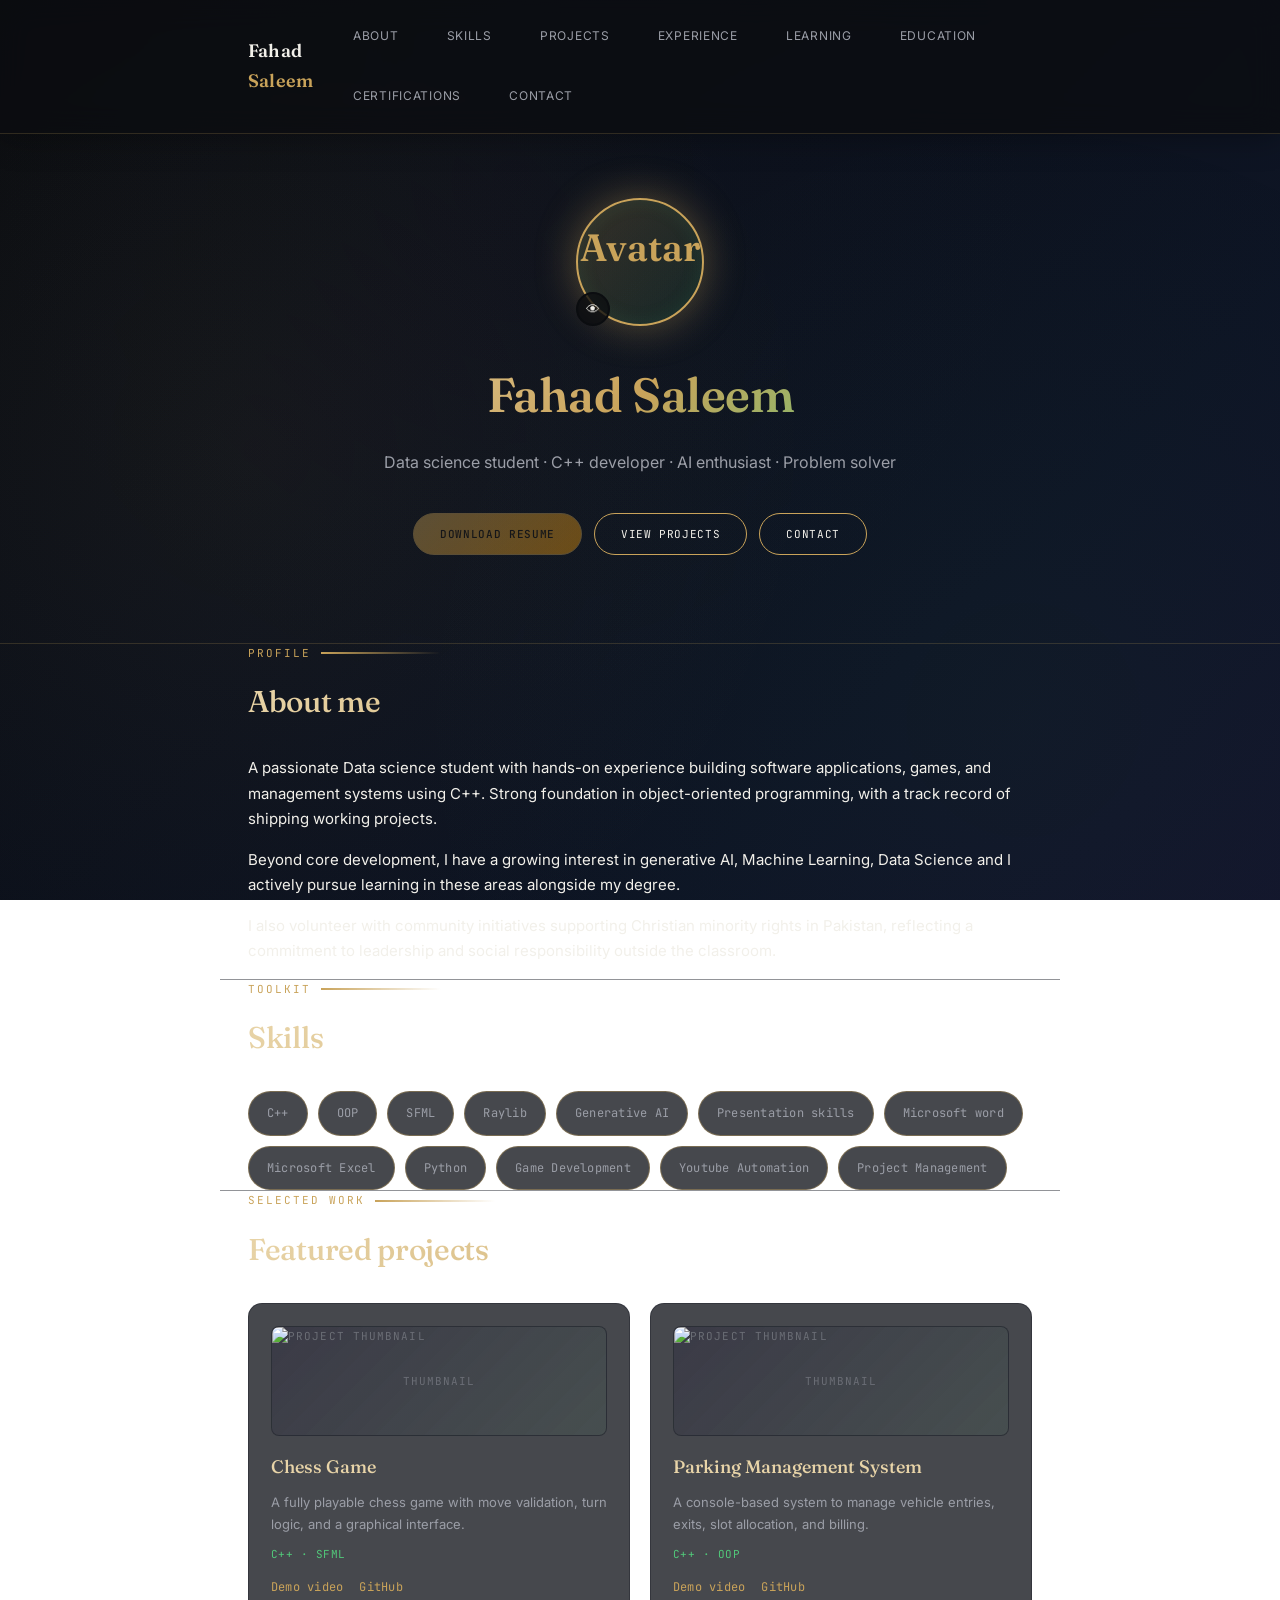
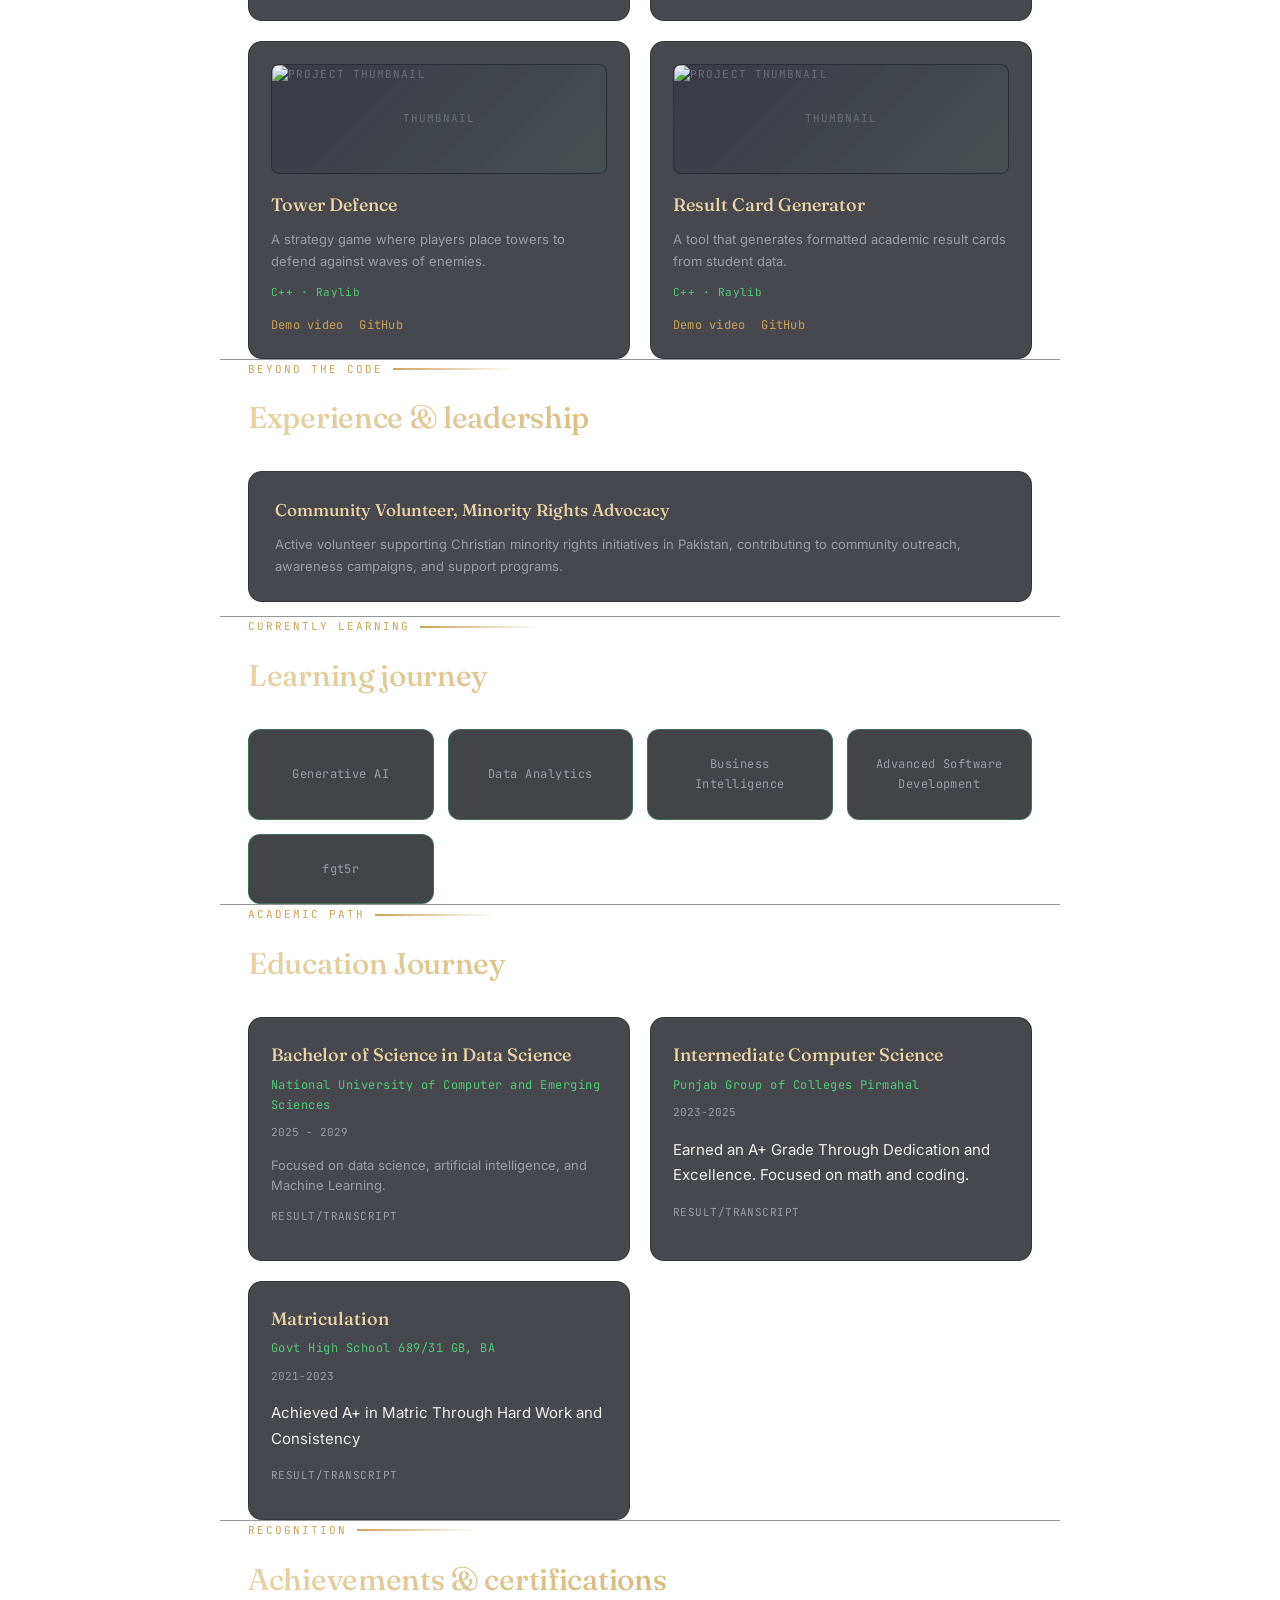
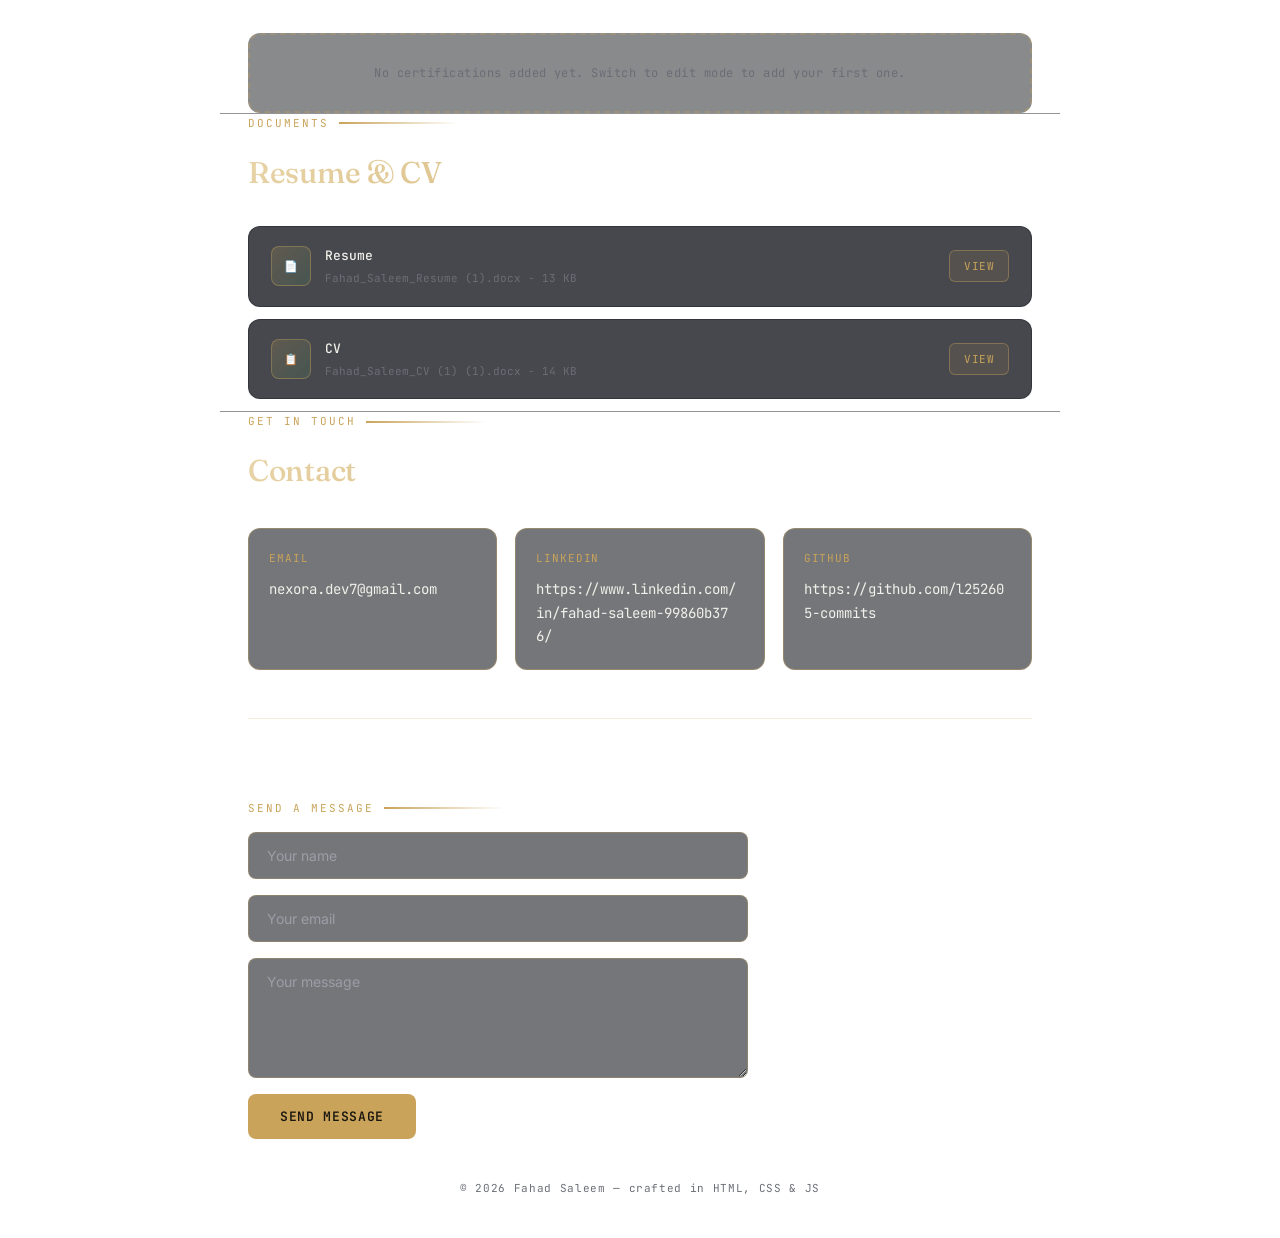
==== index.html @ 9dc59ec7 "Add files via upload" ====
<!DOCTYPE html>
<html lang="en">
<head>
  <meta charset="UTF-8">
  <meta name="viewport" content="width=device-width, initial-scale=1.0">
  <title>Fahad Saleem — Portfolio</title>
  <meta name="description" content="Fahad Saleem — Software Developer portfolio. Skills, projects, certifications and contact.">
  <!-- Google Fonts -->
  <link rel="preconnect" href="https://fonts.googleapis.com">
  <link rel="preconnect" href="https://fonts.gstatic.com" crossorigin>
  <link href="https://fonts.googleapis.com/css2?family=Fraunces:ital,opsz,wght@0,9..144,300;0,9..144,600;1,9..144,300&family=Inter:wght@300;400;500&family=JetBrains+Mono:wght@400;500&display=swap" rel="stylesheet">
  <!-- Styles -->
  <link rel="stylesheet" href="style.css">
</head>
<body>

<!-- Avatar Lightbox -->
<div id="avatarLightbox">
  <button class="lb-close" onclick="closeAvatarLightbox()">×</button>
  <img id="avatarLightboxImg" src="" alt="Profile photo">
</div>
<!-- Certificate Lightbox -->
<div id="certLightbox">
  <button class="lb-close" onclick="closeCertLightbox()">×</button>
  <img id="certLightboxImg" src="" alt="Certificate">
</div>


<nav>
  <div class="wrap">
    <div class="nav-brand">Fahad <span>Saleem</span></div>
    <div class="nav-links">
      <a href="#about">About</a>
      <a href="#skills">Skills</a>
      <a href="#projects">Projects</a>
      <a href="#experience">Experience</a>
      <a href="#learning">Learning</a>
      <a href="#education">Education</a>
      <a href="#achievements">Certifications</a>
      <a href="#contact">Contact</a>
    </div>
    <button id="editToggle" onclick="toggleEdit()" class="" style="display:none">✏️ Edit mode</button>
  </div>
</nav>

<header class="hero">
  <div class="wrap">
    <div class="avatar-wrap">
      <div class="avatar has-img" id="avatar">
        <img id="avatarImg" src="" alt="Avatar">
        <span>FS</span>
      </div>
      <div class="avatar-edit" onclick="document.getElementById(&#39;avatarInput&#39;).click()" title="Change profile picture">✎</div>
    <button class="avatar-view-btn" id="avatarViewBtn" onclick="openAvatarLightbox()" title="View photo" style="display:none">👁</button>
      <button class="avatar-view-btn" onclick="openAvatarLightbox()" title="View profile photo">👁</button>
      <input type="file" id="avatarInput" accept="image/*" style="display:none;" onchange="handleAvatarUpload(event)">
    </div>
    <h1 contenteditable="false" id="heroName">Fahad Saleem</h1>
    <p class="tagline" contenteditable="false" id="heroTag">Data science student · C++ developer · AI enthusiast · Problem solver</p>
    <div class="cta-row">
      <button class="btn primary" id="resumeBtnHero" onclick="openDoc(&#39;resume&#39;)" disabled="">Download resume</button>
      <button class="btn" onclick="document.getElementById(&#39;projects&#39;).scrollIntoView({behavior:&#39;smooth&#39;})">View projects</button>
      <button class="btn" onclick="document.getElementById(&#39;contact&#39;).scrollIntoView({behavior:&#39;smooth&#39;})">Contact</button>
    </div>
  </div>
</header>

<section id="about" class="wrap">
  <p class="eyebrow">Profile</p>
  <h2>About me</h2>
  <p contenteditable="false" id="aboutP1">A passionate Data science student with hands-on experience building software applications, games, and management systems using C++. Strong foundation in object-oriented programming, with a track record of shipping working projects.</p>
  <p contenteditable="false" id="aboutP2">Beyond core development, I have a growing interest in generative AI, Machine Learning, Data Science and I actively pursue learning in these areas alongside my degree.</p>
  <p contenteditable="false" id="aboutP3">I also volunteer with community initiatives supporting Christian minority rights in Pakistan, reflecting a commitment to leadership and social responsibility outside the classroom.</p>
</section>

<section id="skills" class="wrap">
  <p class="eyebrow">Toolkit</p>
  <h2>Skills</h2>
  <div class="skills" id="skillsList">
    <span class="skill-pill">C++ <button class="rm" onclick="removeItem(this)">remove</button></span>
    <span class="skill-pill">OOP <button class="rm" onclick="removeItem(this)">remove</button></span>
    <span class="skill-pill">SFML <button class="rm" onclick="removeItem(this)">remove</button></span>
    <span class="skill-pill">Raylib <button class="rm" onclick="removeItem(this)">remove</button></span>
    <span class="skill-pill">Generative AI <button class="rm" onclick="removeItem(this)">remove</button></span>
    <span class="skill-pill">Presentation skills <button class="rm" onclick="removeItem(this)">remove</button></span>
    <span class="skill-pill">Microsoft word <button class="rm" onclick="removeItem(this)">remove</button></span>
    <span class="skill-pill">Microsoft Excel <button class="rm" onclick="removeItem(this)">remove</button></span>
    <span class="skill-pill">Python <button class="rm" onclick="removeItem(this)">remove</button></span>
    <span class="skill-pill">Game Development <button class="rm" onclick="removeItem(this)">remove</button></span>
  <span class="skill-pill">Youtube Automation <button class="rm" onclick="removeItem(this)">remove</button></span><span class="skill-pill">Project Management <button class="rm" onclick="removeItem(this)">remove</button></span></div>
  <div class="add-row edit-only">
    <input type="text" id="newSkillInput" placeholder="New skill name">
    <button class="btn small" onclick="addSkill()">Add skill</button>
  </div>
</section>

<section id="projects" class="wrap">
  <p class="eyebrow">Selected work</p>
  <h2>Featured projects</h2>
  <div class="projects-grid" id="projectsGrid">
    <div class="project-card">
      <button class="rm-project" onclick="removeItem(this)">remove</button>
      <div class="project-thumb" onclick="document.getElementById(&#39;thumbInput1&#39;).click()"><img src="" alt="Project thumbnail"><span>Thumbnail</span></div>
      <input type="file" id="thumbInput1" accept="image/*" style="display:none" onchange="handleThumbUpload(event, this)">
      <h3 contenteditable="false">Chess Game</h3>
      <p class="desc" contenteditable="false">A fully playable chess game with move validation, turn logic, and a graphical interface.</p>
      <p class="tech" contenteditable="false">C++ · SFML</p>
      <div class="project-links">
        <a href="https://www.linkedin.com/posts/fahad-saleem-99860b376_programming-c-gamedevelopment-ugcPost-7432753018808225792-oeM2/?utm_source=share&amp;utm_medium=member_desktop&amp;rcm=ACoAAFz-t8QBS1r6DCyum0-sjU9Wsog-XZLyi0E" target="_blank">Demo video</a>
        <a href="https://github.com/l252605-commits/Chess-Game.git" target="_blank">GitHub</a>
      </div>
      <button class="btn small edit-links-btn" onclick="editProjectLinks(this)" style="margin-top:10px;">Edit links</button>
    </div>

    <div class="project-card">
      <button class="rm-project" onclick="removeItem(this)">remove</button>
      <div class="project-thumb" onclick="document.getElementById(&#39;thumbInput2&#39;).click()"><img src="" alt="Project thumbnail"><span>Thumbnail</span></div>
      <input type="file" id="thumbInput2" accept="image/*" style="display:none" onchange="handleThumbUpload(event, this)">
      <h3 contenteditable="false">Parking Management System</h3>
      <p class="desc" contenteditable="false">A console-based system to manage vehicle entries, exits, slot allocation, and billing.</p>
      <p class="tech" contenteditable="false">C++ · OOP</p>
      <div class="project-links">
        <a href="https://www.linkedin.com/posts/fahad-saleem-99860b376_cpp-oop-programming-ugcPost-7439729673351122945-iI7e/?utm_source=share&amp;utm_medium=member_desktop&amp;rcm=ACoAAFz-t8QBS1r6DCyum0-sjU9Wsog-XZLyi0E" target="_blank">Demo video</a>
        <a href="https://github.com/l252605-commits/Smart-Parking-system" target="_blank">GitHub</a>
      </div>
      <button class="btn small edit-links-btn" onclick="editProjectLinks(this)" style="margin-top:10px;">Edit links</button>
    </div>

    <div class="project-card">
      <button class="rm-project" onclick="removeItem(this)">remove</button>
      <div class="project-thumb" onclick="document.getElementById(&#39;thumbInput3&#39;).click()"><img src="" alt="Project thumbnail"><span>Thumbnail</span></div>
      <input type="file" id="thumbInput3" accept="image/*" style="display:none" onchange="handleThumbUpload(event, this)">
      <h3 contenteditable="false">Tower Defence</h3>
      <p class="desc" contenteditable="false">A strategy game where players place towers to defend against waves of enemies.</p>
      <p class="tech" contenteditable="false">C++ · Raylib</p>
      <div class="project-links">
        <a href="https://www.linkedin.com/posts/fahad-saleem-99860b376_cplusplus-raylib-gamedevelopment-ugcPost-7470495870937993216-78XR/?utm_source=share&amp;utm_medium=member_desktop&amp;rcm=ACoAAFz-t8QBS1r6DCyum0-sjU9Wsog-XZLyi0E" target="_blank">Demo video</a>
        <a href="https://github.com/l252605-commits/Tower-Defence-Game" target="_blank">GitHub</a>
      </div>
      <button class="btn small edit-links-btn" onclick="editProjectLinks(this)" style="margin-top:10px;">Edit links</button>
    </div>

    <div class="project-card">
      <button class="rm-project" onclick="removeItem(this)">remove</button>
      <div class="project-thumb" onclick="document.getElementById(&#39;thumbInput4&#39;).click()"><img src="" alt="Project thumbnail"><span>Thumbnail</span></div>
      <input type="file" id="thumbInput4" accept="image/*" style="display:none" onchange="handleThumbUpload(event, this)">
      <h3 contenteditable="false">Result Card Generator</h3>
      <p class="desc" contenteditable="false">A tool that generates formatted academic result cards from student data.</p>
      <p class="tech" contenteditable="false">C++ · Raylib</p>
      <div class="project-links">
        <a href="https://www.linkedin.com/posts/fahad-saleem-99860b376_cpp-raylib-oop-ugcPost-7471222497783205889-ltfE/?utm_source=share&amp;utm_medium=member_desktop&amp;rcm=ACoAAFz-t8QBS1r6DCyum0-sjU9Wsog-XZLyi0E" target="_blank">Demo video</a>
        <a href="https://github.com/l252605-commits/Result-card-generator" target="_blank">GitHub</a>
      </div>
      <button class="btn small edit-links-btn" onclick="editProjectLinks(this)" style="margin-top:10px;">Edit links</button>
    </div>

    <div class="add-project-card" onclick="addProject()">+ Add new project</div>
  </div>
</section>

<section id="experience" class="wrap">
  <p class="eyebrow">Beyond the code</p>
  <h2>Experience &amp; leadership</h2>
  <div id="expList">
    <div class="exp-item">
      <h3 contenteditable="false">Community Volunteer, Minority Rights Advocacy</h3>
      <p contenteditable="false">Active volunteer supporting Christian minority rights initiatives in Pakistan, contributing to community outreach, awareness campaigns, and support programs.</p>
      <button class="rm-exp" onclick="removeItem(this)">remove</button>
    </div>
  </div>
  <div class="add-exp-card" onclick="addExperience()">+ Add experience</div>
</section>

<section id="learning" class="wrap">
  <p class="eyebrow">Currently learning</p>
  <h2>Learning journey</h2>
  <div class="learning-grid" id="learningGrid">
    <div class="learning-item">Generative AI<button class="rm-learn" onclick="removeItem(this)">remove</button></div>
    <div class="learning-item">Data Analytics<button class="rm-learn" onclick="removeItem(this)">remove</button></div>
    <div class="learning-item">Business Intelligence<button class="rm-learn" onclick="removeItem(this)">remove</button></div>
    <div class="learning-item">Advanced Software Development<button class="rm-learn" onclick="removeItem(this)">remove</button></div>
    <div class="learning-item">fgt5r<button class="rm-learn" onclick="removeItem(this)">remove</button></div><button class="add-learning-btn" onclick="addLearning()">+ Add topic</button>
  </div>
</section>

<section id="education" class="wrap">
  <p class="eyebrow">Academic Path</p>
  <h2>Education Journey</h2>
  <div class="education-grid" id="educationGrid">
    <div class="education-item" data-edu-id="edu1">
      <button class="rm-edu" onclick="removeItem(this)">remove</button>
      <div class="education-header">
        <h3 contenteditable="false">Bachelor of Science in Data Science</h3>
        <p class="institution" contenteditable="false">National University of Computer and Emerging Sciences</p>
        <p class="duration" contenteditable="false">2025 - 2029</p>
      </div>
      <p class="details" contenteditable="false">Focused on data science, artificial intelligence, and Machine Learning.</p>
      <div class="education-result-wrap">
        <img class="result-thumb" data-uid="edu1" src="" alt="Result">
        <div class="result-info">
          <span class="result-label">Result/Transcript</span>
          <label class="result-upload-lbl">Upload result<input type="file" accept="image/*" style="display:none;" onchange="handleEducationResult(event,this)"></label>
        </div>
      </div>
    </div>

    <div class="education-item" data-edu-id="edu2"><button class="rm-edu" onclick="removeItem(this)">remove</button><div class="education-header"><h3 contenteditable="false">Intermediate Computer Science</h3><p class="institution" contenteditable="false">Punjab Group of Colleges Pirmahal</p><p class="duration" contenteditable="false">2023-2025</p></div><p class="details" contenteditable="false"><p>Earned an A+ Grade Through Dedication and Excellence. Focused on math and coding.</p></p><div class="education-result-wrap"><img class="result-thumb" data-uid="edu2" src="" alt="Result"><div class="result-info"><span class="result-label">Result/Transcript</span><label class="result-upload-lbl">Upload result<input type="file" accept="image/*" style="display:none;" onchange="handleEducationResult(event,this)"></label></div></div></div><div class="education-item" data-edu-id="edu3"><button class="rm-edu" onclick="removeItem(this)">remove</button><div class="education-header"><h3 contenteditable="false">Matriculation</h3><p class="institution" contenteditable="false">Govt High School 689/31 GB, BA</p><p class="duration" contenteditable="false">2021-2023</p></div><p class="details" contenteditable="false"><p>Achieved A+ in Matric Through Hard Work and Consistency</p></p><div class="education-result-wrap"><img class="result-thumb" data-uid="edu3" src="" alt="Result"><div class="result-info"><span class="result-label">Result/Transcript</span><label class="result-upload-lbl">Upload result<input type="file" accept="image/*" style="display:none;" onchange="handleEducationResult(event,this)"></label></div></div></div><div class="add-education-card" onclick="addEducation()">+ Add Education</div>
  </div>
</section>

<section id="achievements" class="wrap">
  <p class="eyebrow">Recognition</p>
  <h2>Achievements &amp; certifications</h2>
  <div class="achievements-list" id="achievementsList">
    <div class="empty-state" id="achievementsEmpty" style="display: block;">No certifications added yet. Switch to edit mode to add your first one.</div>
  </div>
  <div class="add-row edit-only">
    <input type="text" id="newAchievementInput" placeholder="e.g. Google Data Analytics Certificate, 2026">
    <button class="btn small" onclick="addAchievement()">Add</button>
  </div>
</section>

<section id="documents" class="wrap">
  <p class="eyebrow">Documents</p>
  <h2>Resume &amp; CV</h2>

  <div class="doc-card">
    <div class="doc-info">
      <div class="doc-icon">📄</div>
      <div class="doc-meta">
        <div class="doc-name">Resume</div>
        <div class="doc-meta-info" id="resumeMeta">Fahad_Saleem_Resume (1).docx - 13 KB</div>
      </div>
    </div>
    <div class="doc-actions">
      <button class="doc-action-btn" onclick="openDoc(&#39;resume&#39;)" id="resumeOpenBtn">View</button>
      <input type="file" id="resumeInput" accept="application/pdf,.doc,.docx" style="display:none;" onchange="handleDocUpload(event,&#39;resume&#39;)">
      <button class="doc-action-btn edit-only" onclick="document.getElementById(&#39;resumeInput&#39;).click()">Upload</button>
      <button class="doc-action-btn edit-only" onclick="removeDoc(&#39;resume&#39;)" id="resumeRmBtn" style="background: rgba(255, 107, 107, 0.1); border-color: rgb(255, 107, 107); color: rgb(255, 107, 107);">Remove</button>
    </div>
  </div>

  <div class="doc-card">
    <div class="doc-info">
      <div class="doc-icon">📋</div>
      <div class="doc-meta">
        <div class="doc-name">CV</div>
        <div class="doc-meta-info" id="cvMeta">Fahad_Saleem_CV (1) (1).docx - 14 KB</div>
      </div>
    </div>
    <div class="doc-actions">
      <button class="doc-action-btn" onclick="openDoc(&#39;cv&#39;)" id="cvOpenBtn">View</button>
      <input type="file" id="cvInput" accept="application/pdf,.doc,.docx" style="display:none;" onchange="handleDocUpload(event,&#39;cv&#39;)">
      <button class="doc-action-btn edit-only" onclick="document.getElementById(&#39;cvInput&#39;).click()">Upload</button>
      <button class="doc-action-btn edit-only" onclick="removeDoc(&#39;cv&#39;)" id="cvRmBtn" style="background: rgba(255, 107, 107, 0.1); border-color: rgb(255, 107, 107); color: rgb(255, 107, 107);">Remove</button>
    </div>
  </div>
</section>

<section id="contact" class="wrap">
  <p class="eyebrow">Get in touch</p>
  <h2>Contact</h2>
  <div class="contact-info-grid" id="contactInfoGrid">
    <div class="contact-item" data-contact-type="email" onclick="handleContactItemClick(this)">
      <span class="contact-label">Email</span>
      <div class="contact-value" contenteditable="false">nexora.dev7@gmail.com</div>
      <button class="rm-contact" onclick="removeItem(this)">×</button>
    </div>
    <div class="contact-item" data-contact-type="linkedin" onclick="handleContactItemClick(this)">
      <span class="contact-label">LinkedIn</span>
      <div class="contact-value" contenteditable="false">https://www.linkedin.com/in/fahad-saleem-99860b376/</div>
      <button class="rm-contact" onclick="removeItem(this)">×</button>
    </div>
    <div class="contact-item" data-contact-type="github" onclick="handleContactItemClick(this)">
      <span class="contact-label">GitHub</span>
      <div class="contact-value" contenteditable="false">https://github.com/l252605-commits</div>
      <button class="rm-contact" onclick="removeItem(this)">×</button>
    </div>
  </div>
  <button class="add-contact-btn" onclick="addContact()">+ Add Contact Info</button>
  
  <div class="contact-form-wrapper">
    <p class="eyebrow" style="margin-top: 40px;">Send a message</p>
    <form class="contact-form" onsubmit="handleContactForm(event)">
      <input type="text" placeholder="Your name" id="contactName" required="">
      <input type="email" placeholder="Your email" id="contactEmail" required="">
      <textarea placeholder="Your message" id="contactMessage" required=""></textarea>
      <button class="btn primary" type="submit">Send message</button>
    </form>
  </div>
</section>

<!-- Avatar Lightbox -->
<div id="avatarLightbox" class="lightbox">
  <button class="close-btn" onclick="closeAvatarLightbox()" aria-label="Close">×</button>
  <img id="avatarLightboxImg" src="" alt="Profile photo">
</div>

<!-- Certificate Lightbox -->
<div id="certLightbox" class="lightbox">
  <button class="close-btn" onclick="closeCertLightbox()" aria-label="Close">×</button>
  <img id="certLightboxImg" src="" alt="Certificate">
</div>

<footer>© 2026 Fahad Saleem — crafted in HTML, CSS &amp; JS</footer>

<div class="save-bar">
  <span>Edit mode on. Click text to edit, upload your photo and resume, use the controls to add or remove items. Changes save automatically in this browser.</span>
  <button onclick="resetSite()">Reset all</button>
</div>

<script>
const EDITABLE_IDS = ['heroName','heroTag','aboutP1','aboutP2','aboutP3'];

function toggleEdit(){
  const body = document.body;
  const isCurrentlyEditMode = body.classList.contains('edit-mode');
  
  // If trying to ENTER edit mode, ask for password
  if(!isCurrentlyEditMode){
    const password = prompt('🔐 Enter admin password to edit your portfolio:');
    if(password === null) return; // User cancelled
    
    // Check password (Change this to your desired password)
    const ADMIN_PASSWORD = 'fahad123'; // ← CHANGE THIS TO YOUR PASSWORD
    
    if(password !== ADMIN_PASSWORD){
      alert('❌ Incorrect password! Only the website owner can edit.');
      return;
    }
  }
  
  // Password correct or exiting edit mode
  const on = body.classList.toggle('edit-mode');
  document.getElementById('editToggle').classList.toggle('active', on);
  document.getElementById('editToggle').textContent = on ? '✓ Done editing' : '✏️ Edit mode';

  EDITABLE_IDS.forEach(id=>{
    document.getElementById(id).setAttribute('contenteditable', on);
  });
  document.querySelectorAll('.project-card h3, .project-card .desc, .project-card .tech, .exp-item h3, .exp-item p').forEach(el=>{
    el.setAttribute('contenteditable', on);
  });

  if(!on){ 
    alert('✅ Changes saved successfully!');
    saveAll(); 
  }
}

function removeItem(btn){
  // Find the closest removable element
  let el = btn.closest('.skill-pill') || 
           btn.closest('.project-card') || 
           btn.closest('.achievement') || 
           btn.closest('.exp-item') || 
           btn.closest('.learning-item') || 
           btn.closest('.education-item') || 
           btn.closest('.contact-item');
  
  if(!el) {
    console.error('Could not find element to remove');
    return;
  }
  
  if(confirm('Remove this item?')){
    el.remove();
    checkAchievementsEmpty();
    checkEducationEmpty();
    saveAll();
  }
}

function editProjectLinks(btn){
  const card = btn.closest('.project-card');
  const links = card.querySelectorAll('.project-links a');
  const demoLink = links[0];
  const githubLink = links[1];

  const repoUrl = prompt('Enter your GitHub repository link for this project:', (githubLink && githubLink.getAttribute('href') !== '#') ? githubLink.getAttribute('href') : 'https://github.com/');
  if(repoUrl !== null && repoUrl.trim() !== ''){
    githubLink.setAttribute('href', repoUrl.trim());
  }

  const videoUrl = prompt('Enter your LinkedIn demo video link for this project:', (demoLink && demoLink.getAttribute('href') !== '#') ? demoLink.getAttribute('href') : 'https://www.linkedin.com/');
  if(videoUrl !== null && videoUrl.trim() !== ''){
    demoLink.setAttribute('href', videoUrl.trim());
  }

  saveAll();
}

function handleThumbUpload(event, btn){
  const file = event.target.files[0];
  if(!file) return;
  if(file.size > 3 * 1024 * 1024){
    alert('Please choose an image smaller than 3MB.');
    return;
  }
  const card = btn.closest('.project-card');
  const thumb = card.querySelector('.project-thumb');
  const reader = new FileReader();
  reader.onload = function(e){
    thumb.innerHTML = '<img src="' + e.target.result + '" alt="Project thumbnail"><span>Thumbnail</span>';
    saveAll();
  };
  reader.readAsDataURL(file);
}

function addSkill(){
  const input = document.getElementById('newSkillInput');
  const val = input.value.trim();
  if(!val) return;
  const span = document.createElement('span');
  span.className = 'skill-pill';
  span.innerHTML = escapeHtml(val) + ' <button class="rm" onclick="removeItem(this)">remove</button>';
  document.getElementById('skillsList').appendChild(span);
  input.value = '';
  saveAll();
}

function addProject(){
  const title = prompt('Project title:');
  if(!title) return;
  const desc = prompt('Short description:') || '';
  const tech = prompt('Technologies used (e.g. C++ Raylib):') || '';
  const demo = prompt('Demo video link (URL):') || '#';
  const github = prompt('GitHub link (URL):') || '#';

  const card = document.createElement('div');
  card.className = 'project-card';
  const projectId = 'proj_' + Date.now();
  card.innerHTML = '<button class="rm-project" onclick="removeItem(this)">remove</button>' +
    '<div class="project-thumb" onclick="if(document.body.classList.contains(\'edit-mode\')) document.querySelector(\'.project-input-' + projectId + '\').click()">' +
    '<img id="' + projectId + '-img" style="display:none;" alt="thumbnail">' +
    '<span id="' + projectId + '-placeholder">📸 Upload thumbnail</span>' +
    '</div>' +
    '<input type="file" class="project-input-' + projectId + '" accept="image/*" style="display:none;" onchange="handleProjectThumbUpload(event, \'' + projectId + '\')">' +
    '<h3 contenteditable="false">' + escapeHtml(title) + '</h3>' +
    '<p class="desc" contenteditable="false">' + escapeHtml(desc) + '</p>' +
    '<p class="tech" contenteditable="false">' + escapeHtml(tech) + '</p>' +
    '<div class="project-links">' +
    '<a href="' + escapeAttr(demo) + '" contenteditable="false" target="_blank">Demo video</a>' +
    '<a href="' + escapeAttr(github) + '" contenteditable="false" target="_blank">GitHub</a>' +
    '</div>';
  document.getElementById('projectsGrid').insertBefore(card, document.querySelector('.add-project-card'));
  saveAll();
}

function handleProjectThumbUpload(event, projectId){
  const file = event.target.files[0];
  if(!file) return;
  
  if(file.size > 3 * 1024 * 1024){
    alert('❌ Please choose an image smaller than 3MB.');
    return;
  }
  
  // Check if file is an image
  if(!file.type.startsWith('image/')){
    alert('❌ Please select a valid image file (JPG, PNG, etc.)');
    return;
  }
  
  const reader = new FileReader();
  reader.onload = function(e){
    try {
      const img = document.getElementById(projectId + '-img');
      const placeholder = document.getElementById(projectId + '-placeholder');
      
      if(!img || !placeholder){
        console.error('Image elements not found for project:', projectId);
        alert('⚠️ Error uploading image. Please try again.');
        return;
      }
      
      img.src = e.target.result;
      img.style.display = 'block';
      placeholder.style.display = 'none';
      
      saveAll();
      alert('✅ Thumbnail uploaded successfully!');
    } catch(err){
      console.error('Error uploading thumbnail:', err);
      alert('❌ Error uploading image. Please try again.');
    }
  };
  
  reader.onerror = function(){
    alert('❌ Error reading file. Please try again.');
  };
  
  reader.readAsDataURL(file);
}

function addExperience(){
  const title = prompt('Job title:');
  if(!title) return;
  const desc = prompt('Description:') || '';

  const item = document.createElement('div');
  item.className = 'exp-item';
  item.innerHTML = '<h3 contenteditable="false">' + escapeHtml(title) + '</h3>' +
    '<p contenteditable="false">' + escapeHtml(desc) + '</p>' +
    '<button class="rm-exp" onclick="removeItem(this)">remove</button>';
  document.getElementById('expList').appendChild(item);
  saveAll();
}

function addLearning(){
  const topic = prompt('New learning topic:');
  if(!topic || !topic.trim()) return;
  const grid = document.getElementById('learningGrid');
  const addBtn = grid.querySelector('.add-learning-btn');
  const div = document.createElement('div');
  div.className = 'learning-item';
  div.innerHTML = escapeHtml(topic.trim()) + '<button class="rm-learn" onclick="removeItem(this)">remove</button>';
  grid.insertBefore(div, addBtn);
  saveAll();
}

function addAchievement(){
  const input = document.getElementById('newAchievementInput');
  const val = input.value.trim();
  if(!val) return;
  const uid = 'cert_' + Date.now();
  const div = document.createElement('div');
  div.className = 'achievement';
  div.innerHTML = buildAchievementHTML(val, uid, null);
  document.getElementById('achievementsList').appendChild(div);
  input.value = '';
  checkAchievementsEmpty();
  saveAll();
}

function buildAchievementHTML(label, uid, imgSrc){
  const imgPart = imgSrc
    ? '<div class="cert-img-wrap"><img class="cert-thumb" src="'+imgSrc+'" alt="cert" onclick="openCertLightbox(this.src)"></div>'
    : '<div class="cert-img-wrap"><span style="font-size:11px;font-family:var(--mono);color:var(--text-faint);">No image</span></div>';
  return imgPart
    + '<span style="flex:1">' + escapeHtml(label) + '</span>'
    + '<label class="cert-upload-lbl" title="Upload certificate image">Add image<input type="file" accept="image/*" style="display:none" onchange="handleCertImg(event,this)"></label>'
    + '<button class="rm" onclick="removeItem(this)">remove</button>';
}

function handleCertImg(event, input){
  const file = event.target.files[0];
  if(!file) return;
  if(file.size > 3 * 1024 * 1024){ alert('Please choose an image smaller than 3MB.'); return; }
  const reader = new FileReader();
  reader.onload = function(e){
    const wrap = input.closest('.achievement').querySelector('.cert-img-wrap');
    wrap.innerHTML = '<img class="cert-thumb" src="'+e.target.result+'" alt="cert" onclick="openCertLightbox(this.src)">';
    saveAll();
  };
  reader.readAsDataURL(file);
}

function checkAchievementsEmpty(){
  const list = document.getElementById('achievementsList');
  const items = list.querySelectorAll('.achievement');
  const empty = document.getElementById('achievementsEmpty');
  if(empty) empty.style.display = items.length ? 'none' : 'block';
}

function escapeHtml(str){
  const div = document.createElement('div');
  div.textContent = str;
  return div.innerHTML;
}

function escapeAttr(str){
  return str.replace(/"/g,'&quot;');
}

function handleAvatarUpload(event){
  const file = event.target.files[0];
  if(!file) return;
  if(file.size > 3 * 1024 * 1024){
    alert('Please choose an image smaller than 3MB.');
    return;
  }
  const reader = new FileReader();
  reader.onload = function(e){
    const avatar = document.getElementById('avatar');
    const img = document.getElementById('avatarImg');
    img.src = e.target.result;
    avatar.classList.add('has-img');
    saveAll();
  };
  reader.readAsDataURL(file);
}

const docStore = { resume: null, cv: null };

function handleDocUpload(event, type){
  const file = event.target.files[0];
  if(!file) return;
  if(file.size > 5 * 1024 * 1024){
    alert('Please choose a file smaller than 5MB.');
    return;
  }
  const reader = new FileReader();
  reader.onload = function(e){
    docStore[type] = { name: file.name, data: e.target.result, size: file.size };
    refreshDocUI(type);
    saveAll();
  };
  reader.readAsDataURL(file);
}

function refreshDocUI(type){
  const doc = docStore[type];
  const meta = document.getElementById(type + 'Meta');
  const openBtn = document.getElementById(type + 'OpenBtn');
  const rmBtn = document.getElementById(type + 'RmBtn');
  if(doc){
    const kb = Math.round(doc.size / 1024);
    meta.textContent = doc.name + ' - ' + kb + ' KB';
    openBtn.disabled = false;
    rmBtn.style.display = 'inline-block';
  } else {
    meta.textContent = 'No file uploaded';
    openBtn.disabled = true;
    rmBtn.style.display = 'none';
  }
}

function openDoc(type){
  const doc = docStore[type];
  if(!doc) return;
  const w = window.open();
  if(w){
    w.document.write('<iframe src="' + doc.data + '" style="width:100%;height:100vh;border:none;"></iframe>');
  } else {
    const a = document.createElement('a');
    a.href = doc.data;
    a.download = doc.name;
    a.click();
  }
}

function removeDoc(type){
  if(confirm('Remove this file?')){
    docStore[type] = null;
    refreshDocUI(type);
    saveAll();
  }
}

function openAvatarLightbox(){
  const img = document.getElementById('avatarImg');
  if(!img || !img.src) return;
  document.getElementById('avatarLightboxImg').src = img.src;
  document.getElementById('avatarLightbox').classList.add('open');
  document.body.style.overflow='hidden';
}

function closeAvatarLightbox(){
  document.getElementById('avatarLightbox').classList.remove('open');
  document.body.style.overflow='';
}

function openCertLightbox(src){
  document.getElementById('certLightboxImg').src = src;
  document.getElementById('certLightbox').classList.add('open');
  document.body.style.overflow='hidden';
}

function closeCertLightbox(){
  document.getElementById('certLightbox').classList.remove('open');
  document.body.style.overflow='';
}

function addEducation(){
  const degree = prompt('Degree/Program:');
  if(!degree) return;
  const institution = prompt('Institution/University:') || '';
  const duration = prompt('Duration (e.g., 2021 - 2025):') || '';
  const details = prompt('Details/Description:') || '';

  const item = document.createElement('div');
  item.className = 'education-item';
  item.innerHTML = '<button class="rm-edu" onclick="removeItem(this)">remove</button>' +
    '<div class="education-header">' +
    '<h3 contenteditable="false">' + escapeHtml(degree) + '</h3>' +
    '<p class="institution" contenteditable="false">' + escapeHtml(institution) + '</p>' +
    '<p class="duration" contenteditable="false">' + escapeHtml(duration) + '</p>' +
    '</div>' +
    '<p class="details" contenteditable="false">' + escapeHtml(details) + '</p>' +
    '<div class="education-result-wrap">' +
    '<div class="result-info">' +
    '<span class="result-label">Result/Transcript</span>' +
    '<label class="result-upload-lbl">Upload result<input type="file" accept="image/*" style="display:none;" onchange="handleEducationResult(event,this)"></label>' +
    '</div>' +
    '</div>';
  document.getElementById('educationGrid').insertBefore(item, document.querySelector('.add-education-card'));
  saveAll();
}

function addContact(){
  const label = prompt('Contact Label (e.g., Email, Phone, LinkedIn, GitHub):');
  if(!label) return;
  const value = prompt('Contact Value:') || '';
  
  // Detect contact type from label
  const lowerLabel = label.toLowerCase();
  let contactType = 'phone'; // default
  if(lowerLabel.includes('email')) contactType = 'email';
  else if(lowerLabel.includes('linkedin')) contactType = 'linkedin';
  else if(lowerLabel.includes('github')) contactType = 'github';
  else if(lowerLabel.includes('phone') || lowerLabel.includes('whatsapp')) contactType = 'phone';
  
  const item = document.createElement('div');
  item.className = 'contact-item';
  item.setAttribute('data-contact-type', contactType);
  item.setAttribute('onclick', 'handleContactItemClick(this)');
  item.innerHTML = '<span class="contact-label">' + escapeHtml(label) + '</span>' +
    '<div class="contact-value" contenteditable="false">' + escapeHtml(value) + '</div>' +
    '<button class="rm-contact" onclick="removeItem(this)">×</button>';
  
  document.getElementById('contactInfoGrid').appendChild(item);
  saveAll();
}

function handleContactItemClick(element){
  // If in edit mode or clicking remove button, don't handle click
  if(document.body.classList.contains('edit-mode')){
    return;
  }
  
  // Don't open if clicking the remove button
  if(event && event.target.classList.contains('rm-contact')){
    return;
  }
  
  const contactType = element.getAttribute('data-contact-type');
  const value = element.querySelector('.contact-value').textContent.trim();
  
  if(!value) return;
  
  if(contactType === 'email'){
    // Open Gmail compose with email pre-filled
    const gmailUrl = 'https://mail.google.com/mail/?view=cm&fs=1&to=' + encodeURIComponent(value) + '&su=' + encodeURIComponent('Message from Portfolio');
    window.open(gmailUrl, '_blank');
  } 
  else if(contactType === 'linkedin'){
    // Open LinkedIn profile
    let url = value;
    if(!url.startsWith('http')){
      url = 'https://' + url;
    }
    window.open(url, '_blank');
  }
  else if(contactType === 'github'){
    // Open GitHub profile
    let url = value;
    if(!url.startsWith('http')){
      url = 'https://' + url;
    }
    window.open(url, '_blank');
  }
}

function handleContactForm(event){
  event.preventDefault();
  
  const name = document.getElementById('contactName').value.trim();
  const email = document.getElementById('contactEmail').value.trim();
  const message = document.getElementById('contactMessage').value.trim();
  
  if(!name || !email || !message){
    alert('❌ Please fill in all fields');
    return;
  }
  
  // Validate email format
  const emailRegex = /^[^\s@]+@[^\s@]+\.[^\s@]+$/;
  if(!emailRegex.test(email)){
    alert('❌ Please enter a valid email address');
    return;
  }
  
  // Get the email from the contact grid
  const emailElement = document.querySelector('.contact-info-grid [data-contact-type="email"] .contact-value');
  const recipientEmail = emailElement ? emailElement.textContent.trim() : 'your.email@example.com';
  
  // Create Gmail URL with pre-filled subject and body
  const subject = 'Message from ' + name + ' (' + email + ')';
  const body = 'Name: ' + name + '\nEmail: ' + email + '\n\nMessage:\n' + message;
  
  const gmailUrl = 'https://mail.google.com/mail/?view=cm&fs=1&to=' + 
                   encodeURIComponent(recipientEmail) + 
                   '&su=' + encodeURIComponent(subject) + 
                   '&body=' + encodeURIComponent(body);
  
  // Open Gmail in new tab
  window.open(gmailUrl, '_blank');
  
  // Clear the form
  document.getElementById('contactName').value = '';
  document.getElementById('contactEmail').value = '';
  document.getElementById('contactMessage').value = '';
  
  // Show success message
  alert('✅ Gmail opened! Your message is ready to send.');
}

function handleEducationResult(event, input){
  const file = event.target.files[0];
  if(!file) return;
  if(file.size > 5 * 1024 * 1024){ 
    alert('Please choose an image smaller than 5MB.'); 
    return; 
  }
  const reader = new FileReader();
  reader.onload = function(e){
    const wrap = input.closest('.education-result-wrap');
    const existingImg = wrap.querySelector('.result-thumb');
    if(existingImg){
      existingImg.src = e.target.result;
    } else {
      const img = document.createElement('img');
      img.className = 'result-thumb';
      img.src = e.target.result;
      img.alt = 'Result';
      img.onclick = function(){ openCertLightbox(this.src); };
      wrap.insertBefore(img, wrap.querySelector('.result-info'));
    }
    saveAll();
  };
  reader.readAsDataURL(file);
}

function checkEducationEmpty(){
  const grid = document.getElementById('educationGrid');
  if(grid){
    const items = grid.querySelectorAll('.education-item');
    if(items.length === 0){
      const empty = grid.querySelector('.empty-state');
      if(empty) empty.style.display = 'block';
    }
  }
}

function saveAll(){
  const data = {
    hero: {
      name: document.getElementById('heroName').textContent,
      tag: document.getElementById('heroTag').textContent
    },
    about: {
      p1: document.getElementById('aboutP1').textContent,
      p2: document.getElementById('aboutP2').textContent,
      p3: document.getElementById('aboutP3').textContent
    },
    skillsList: document.getElementById('skillsList').innerHTML,
    projectsGrid: document.getElementById('projectsGrid').innerHTML,
    expList: document.getElementById('expList').innerHTML,
    learningGrid: document.getElementById('learningGrid').innerHTML,
    educationGrid: document.getElementById('educationGrid').innerHTML,
    achievementsList: document.getElementById('achievementsList').innerHTML,
    contactInfoGrid: document.getElementById('contactInfoGrid').innerHTML,
    avatar: document.getElementById('avatarImg').src,
    docs: docStore
  };
  try {
    localStorage.setItem('fahad_portfolio_v5', JSON.stringify(data));
  } catch(e){
    alert('Could not save - files may be too large for browser storage.');
  }
}

function loadAll(){
  try {
    const raw = localStorage.getItem('fahad_portfolio_v5');
    if(!raw) return;
    const data = JSON.parse(raw);
    
    if(data.hero){
      if(data.hero.name) document.getElementById('heroName').textContent = data.hero.name;
      if(data.hero.tag) document.getElementById('heroTag').textContent = data.hero.tag;
    }
    if(data.about){
      if(data.about.p1) document.getElementById('aboutP1').textContent = data.about.p1;
      if(data.about.p2) document.getElementById('aboutP2').textContent = data.about.p2;
      if(data.about.p3) document.getElementById('aboutP3').textContent = data.about.p3;
    }
    if(data.skillsList) document.getElementById('skillsList').innerHTML = data.skillsList;
    if(data.projectsGrid) document.getElementById('projectsGrid').innerHTML = data.projectsGrid;
    if(data.expList) document.getElementById('expList').innerHTML = data.expList;
    if(data.learningGrid) document.getElementById('learningGrid').innerHTML = data.learningGrid;
    if(data.educationGrid) document.getElementById('educationGrid').innerHTML = data.educationGrid;
    if(data.achievementsList){
      document.getElementById('achievementsList').innerHTML = data.achievementsList;
      checkAchievementsEmpty();
    }
    if(data.contactInfoGrid) document.getElementById('contactInfoGrid').innerHTML = data.contactInfoGrid;
    if(data.avatar && data.avatar.trim()){
      const img = document.getElementById('avatarImg');
      img.src = data.avatar;
      document.getElementById('avatar').classList.add('has-img');
    }
    if(data.docs){
      if(data.docs.resume){ docStore.resume = data.docs.resume; refreshDocUI('resume'); }
      if(data.docs.cv){ docStore.cv = data.docs.cv; refreshDocUI('cv'); }
    }
  } catch(e){}
}

function resetSite(){
  if(confirm('Reset all edits to the default content? This cannot be undone.')){
    localStorage.removeItem('fahad_portfolio_v5');
    location.reload();
  }
}

document.addEventListener('keydown', function(e){
  if(e.key === 'Escape'){
    closeAvatarLightbox();
    closeCertLightbox();
  }
});

window.addEventListener('load', function(){
  loadAll();
});
</script>




  <!-- JavaScript -->
  <script src="app.js"></script>
</body>
</html>
---- style.css ----
:root{
      --bg:#0b0d10;
      --bg-soft:#13161b;
      --card:#181b21;
      --line:#272b33;
      --line-soft:#1f2229;
      --text:#f2f0ea;
      --text-dim:#9b9ea7;
      --text-faint:#6b6e76;
      --accent:#c9a35a;
      --accent-soft:#2a261c;
      --accent-light:#e8d4a8;
      --success:#52c97a;
      --warning:#f59e0b;
      --danger:#ef4444;
      --display:'Fraunces', serif;
      --sans:'Inter',-apple-system,Helvetica,Arial,sans-serif;
      --mono:'JetBrains Mono','Courier New',monospace;
    }

    * {
      box-sizing: border-box;
    }

    html {
      scroll-behavior: smooth;
    }

    body {
      margin: 0;
      font-family: var(--sans);
      background: linear-gradient(135deg,
        #0b0d10 0%,
        #0e1525 18%,
        #1a1535 35%,
        #0d2030 52%,
        #1c1408 68%,
        #0e1520 85%,
        #0b0d10 100%
      );
      background-attachment: fixed;
      background-size: 400% 400%;
      animation: gradientShift 20s ease infinite;
      color: var(--text);
      line-height: 1.7;
      font-size: 15px;
      position: relative;
    }

    @keyframes gradientShift {
      0% { background-position: 0% 50%; }
      50% { background-position: 100% 50%; }
      100% { background-position: 0% 50%; }
    }

    body::before {
      content: '';
      position: fixed;
      top: 0;
      left: 0;
      width: 100%;
      height: 100%;
      background: 
        radial-gradient(circle at 20% 50%, rgba(201, 163, 90, 0.05) 0%, transparent 50%),
        radial-gradient(circle at 80% 80%, rgba(82, 201, 122, 0.03) 0%, transparent 50%),
        radial-gradient(circle at 40% 20%, rgba(42, 38, 61, 0.05) 0%, transparent 50%);
      pointer-events: none;
      z-index: 1;
    }

    body > * {
      position: relative;
      z-index: 2;
    }

    a {
      color: var(--accent);
      text-decoration: none;
      transition: color 0.3s ease;
    }

    a:hover {
      color: var(--accent-light);
      text-decoration: underline;
    }

    .wrap {
      max-width: 840px;
      margin: 0 auto;
      padding: 0 28px;
    }

    /* ===== NAVIGATION ===== */
    nav {
      position: sticky;
      top: 0;
      z-index: 50;
      background: rgba(11, 13, 16, 0.75);
      backdrop-filter: blur(15px);
      border-bottom: 1px solid rgba(201, 163, 90, 0.2);
      box-shadow: 0 4px 30px rgba(0, 0, 0, 0.3);
    }

    nav .wrap {
      display: flex;
      justify-content: space-between;
      align-items: center;
      padding: 18px 28px;
    }

    .nav-brand {
      font-family: var(--display);
      font-weight: 600;
      font-size: 18px;
      letter-spacing: 0.01em;
      transition: all 0.3s ease;
    }

    .nav-brand:hover {
      transform: scale(1.05);
      color: var(--accent-light);
    }

    .nav-brand span {
      color: var(--accent);
    }

    .nav-links {
      display: flex;
      gap: 24px;
      flex-wrap: wrap;
      font-size: 12px;
      letter-spacing: 0.06em;
      text-transform: uppercase;
    }

    .nav-links a {
      color: var(--text-dim);
      padding: 8px 12px;
      border-radius: 6px;
      transition: all 0.3s ease;
      position: relative;
    }

    .nav-links a:hover {
      color: var(--accent);
      background: rgba(201, 163, 90, 0.1);
      box-shadow: 0 0 15px rgba(201, 163, 90, 0.3);
    }

    #editToggle {
      font-family: var(--mono);
      font-size: 11px;
      letter-spacing: 0.04em;
      padding: 10px 18px;
      border: 1px solid var(--line);
      background: transparent;
      color: var(--text-dim);
      border-radius: 999px;
      cursor: pointer;
      text-transform: uppercase;
      transition: all 0.3s ease;
    }

    #editToggle:hover {
      border-color: var(--accent);
      color: var(--accent);
      box-shadow: 0 0 20px rgba(201, 163, 90, 0.4);
      transform: translateY(-2px);
    }

    #editToggle.active {
      color: var(--accent);
      border-color: var(--accent);
      background: rgba(201, 163, 90, 0.15);
      box-shadow: 0 0 25px rgba(201, 163, 90, 0.5);
    }

    /* ===== SECTIONS ===== */
    section {
      padding: 88px 0;
      border-bottom: 1px solid rgba(39, 43, 51, 0.5);
    }

    section:last-of-type {
      border-bottom: none;
    }

    .eyebrow {
      font-family: var(--mono);
      font-size: 11px;
      color: var(--accent);
      text-transform: uppercase;
      letter-spacing: 0.18em;
      margin: 0 0 14px;
      display: flex;
      align-items: center;
      gap: 10px;
    }

    .eyebrow::after {
      content: '';
      flex: 1;
      height: 2px;
      background: linear-gradient(90deg, var(--accent) 0%, transparent 100%);
      max-width: 120px;
    }

    h2 {
      font-family: var(--display);
      font-size: 30px;
      font-weight: 500;
      margin: 0 0 28px;
      letter-spacing: -0.01em;
      background: linear-gradient(135deg, var(--accent-light) 0%, var(--accent) 100%);
      -webkit-background-clip: text;
      -webkit-text-fill-color: transparent;
      background-clip: text;
    }

    h1 {
      font-family: var(--display);
      font-size: 48px;
      font-weight: 600;
      margin: 0 0 14px;
      letter-spacing: -0.01em;
      background: linear-gradient(135deg, var(--accent-light) 0%, var(--accent) 50%, #52c97a 100%);
      -webkit-background-clip: text;
      -webkit-text-fill-color: transparent;
      background-clip: text;
    }

    /* ===== EDITABLE CONTENT ===== */
    [contenteditable="true"] {
      outline: 1px dashed transparent;
      border-radius: 4px;
      transition: outline-color 0.15s, background 0.15s;
      padding: 2px 4px;
    }

    body.edit-mode [contenteditable="true"] {
      outline-color: var(--accent);
      cursor: text;
      background: rgba(201, 163, 90, 0.08);
    }

    body.edit-mode [contenteditable="true"]:hover {
      background: rgba(201, 163, 90, 0.15);
    }

    /* ===== HERO SECTION ===== */
    .hero {
      padding-top: 64px;
      padding-bottom: 88px;
      text-align: center;
      border-bottom: 1px solid rgba(201, 163, 90, 0.2);
    }

    .avatar-wrap {
      position: relative;
      width: 128px;
      height: 128px;
      margin: 0 auto 28px;
      animation: floatAvatar 3s ease-in-out infinite;
    }

    @keyframes floatAvatar {
      0%, 100% { transform: translateY(0px); }
      50% { transform: translateY(-10px); }
    }

    .avatar {
      width: 128px;
      height: 128px;
      border-radius: 50%;
      background: linear-gradient(135deg, rgba(201, 163, 90, 0.2) 0%, rgba(82, 201, 122, 0.1) 100%);
      border: 2px solid var(--accent);
      display: flex;
      align-items: center;
      justify-content: center;
      font-family: var(--display);
      font-size: 38px;
      font-weight: 600;
      color: var(--accent);
      overflow: hidden;
      box-shadow: 0 0 40px rgba(201, 163, 90, 0.4), inset 0 0 20px rgba(82, 201, 122, 0.1);
      transition: all 0.4s ease;
    }

    .avatar:hover {
      transform: scale(1.08);
      box-shadow: 0 0 60px rgba(201, 163, 90, 0.6), inset 0 0 30px rgba(82, 201, 122, 0.15);
      border-color: var(--accent-light);
    }

    .avatar img {
      width: 100%;
      height: 100%;
      object-fit: cover;
      display: none;
    }

    .avatar.has-img img {
      display: block;
    }

    .avatar.has-img span {
      display: none;
    }

    .avatar-edit {
      position: absolute;
      bottom: 0;
      right: 0;
      width: 36px;
      height: 36px;
      border-radius: 50%;
      background: linear-gradient(135deg, var(--accent) 0%, #f59e0b 100%);
      color: #1a1610;
      border: 2px solid var(--bg);
      display: none;
      align-items: center;
      justify-content: center;
      cursor: pointer;
      font-size: 15px;
      font-family: var(--sans);
      transition: all 0.3s ease;
      box-shadow: 0 4px 15px rgba(201, 163, 90, 0.4);
    }

    .avatar-edit:hover {
      transform: scale(1.15);
      box-shadow: 0 6px 25px rgba(201, 163, 90, 0.6);
    }

    body.edit-mode .avatar-edit {
      display: flex;
    }

    .avatar-view-btn {
      position: absolute;
      bottom: 0;
      left: 0;
      width: 36px;
      height: 36px;
      border-radius: 50%;
      background: rgba(11, 13, 16, 0.75);
      color: var(--text);
      border: 2px solid var(--bg);
      display: none;
      align-items: center;
      justify-content: center;
      cursor: pointer;
      font-size: 14px;
      font-family: var(--sans);
      z-index: 2;
      transition: all 0.3s ease;
    }

    .avatar.has-img ~ .avatar-view-btn,
    .avatar-wrap:has(.avatar.has-img) .avatar-view-btn {
      display: flex;
    }

    .avatar-view-btn:hover {
      background: var(--accent);
      color: #1a1610;
      transform: scale(1.15);
    }

    .tagline {
      color: var(--text-dim);
      font-size: 16px;
      max-width: 520px;
      margin: 0 auto 36px;
      font-family: var(--sans);
    }

    .cta-row {
      display: flex;
      gap: 12px;
      justify-content: center;
      flex-wrap: wrap;
    }

    /* ===== BUTTONS ===== */
    .btn {
      font-family: var(--mono);
      font-size: 11px;
      letter-spacing: 0.06em;
      padding: 13px 26px;
      text-transform: uppercase;
      border-radius: 999px;
      border: 1.5px solid var(--accent);
      cursor: pointer;
      background: transparent;
      color: var(--text);
      transition: all 0.3s ease;
      position: relative;
      overflow: hidden;
    }

    .btn::before {
      content: '';
      position: absolute;
      top: 50%;
      left: 50%;
      width: 0;
      height: 0;
      background: rgba(201, 163, 90, 0.2);
      border-radius: 50%;
      transform: translate(-50%, -50%);
      transition: width 0.6s ease, height 0.6s ease;
      z-index: -1;
    }

    .btn:hover::before {
      width: 300px;
      height: 300px;
    }

    .btn:hover {
      color: var(--accent-light);
      border-color: var(--accent-light);
      box-shadow: 0 0 30px rgba(201, 163, 90, 0.4), inset 0 0 20px rgba(201, 163, 90, 0.1);
      transform: translateY(-2px);
    }

    .btn.primary {
      background: linear-gradient(135deg, var(--accent) 0%, #f59e0b 100%);
      color: #1a1610;
      border-color: var(--accent);
      font-weight: 500;
    }

    .btn.primary:hover {
      opacity: 0.95;
      color: #1a1610;
      box-shadow: 0 8px 30px rgba(201, 163, 90, 0.5);
      transform: translateY(-3px);
    }

    .btn[disabled] {
      opacity: 0.4;
      cursor: not-allowed;
    }

    .btn.small {
      padding: 8px 16px;
      font-size: 10px;
    }

    /* ===== ABOUT SECTION ===== */
    .about p {
      color: var(--text-dim);
      margin: 0 0 16px;
      max-width: 680px;
      font-size: 15px;
      transition: color 0.3s ease;
    }

    .about p:hover {
      color: var(--text);
    }

    .about p:first-letter {
      font-family: var(--display);
      font-size: 1.8em;
      color: var(--accent);
    }

    /* ===== SKILLS SECTION ===== */
    .skills {
      display: flex;
      flex-wrap: wrap;
      gap: 10px;
    }

    .skill-pill {
      font-family: var(--mono);
      font-size: 12px;
      padding: 11px 18px;
      border: 1.5px solid rgba(201, 163, 90, 0.4);
      border-radius: 999px;
      background: rgba(24, 27, 33, 0.8);
      color: var(--text-dim);
      display: flex;
      align-items: center;
      gap: 8px;
      letter-spacing: 0.02em;
      transition: all 0.3s ease;
      position: relative;
      overflow: hidden;
    }

    .skill-pill::before {
      content: '';
      position: absolute;
      inset: 0;
      background: linear-gradient(135deg, rgba(82, 201, 122, 0.1) 0%, rgba(201, 163, 90, 0.1) 100%);
      opacity: 0;
      transition: opacity 0.3s ease;
      border-radius: 999px;
    }

    .skill-pill:hover {
      border-color: var(--accent);
      color: var(--accent-light);
      background: rgba(24, 27, 33, 0.95);
      box-shadow: 0 0 25px rgba(201, 163, 90, 0.35), inset 0 0 15px rgba(82, 201, 122, 0.1);
      transform: translateY(-3px) scale(1.05);
    }

    .skill-pill::before:hover {
      opacity: 1;
    }

    .skill-pill .rm {
      cursor: pointer;
      color: #c9716b;
      display: none;
      background: none;
      border: none;
      font-family: var(--mono);
      font-size: 11px;
      padding: 0;
      transition: all 0.2s ease;
      margin-left: auto;
    }

    .skill-pill .rm:hover {
      color: #ff6b6b;
      transform: scale(1.2);
    }

    body.edit-mode .skill-pill .rm {
      display: inline;
    }

    .add-row {
      display: flex;
      gap: 8px;
      margin-top: 18px;
    }

    .add-row input {
      background: rgba(19, 22, 27, 0.9);
      border: 1.5px solid rgba(201, 163, 90, 0.3);
      border-radius: 999px;
      padding: 12px 18px;
      color: var(--text);
      font-family: var(--mono);
      font-size: 12px;
      flex: 1;
      transition: all 0.3s ease;
    }

    .add-row input:focus {
      outline: none;
      border-color: var(--accent);
      background: rgba(19, 22, 27, 0.98);
      box-shadow: 0 0 20px rgba(201, 163, 90, 0.3);
    }

    /* ===== PROJECTS SECTION ===== */
    .projects-grid {
      display: grid;
      grid-template-columns: repeat(auto-fit, minmax(250px, 1fr));
      gap: 20px;
    }

    .project-card {
      background: rgba(24, 27, 33, 0.8);
      border: 1.5px solid rgba(39, 43, 51, 0.6);
      border-radius: 14px;
      padding: 22px;
      position: relative;
      transition: all 0.4s cubic-bezier(0.4, 0, 0.2, 1);
      overflow: hidden;
    }

    .project-card::before {
      content: '';
      position: absolute;
      inset: 0;
      background: linear-gradient(135deg, rgba(82, 201, 122, 0.1) 0%, rgba(201, 163, 90, 0.1) 100%);
      opacity: 0;
      transition: opacity 0.4s ease;
      border-radius: 14px;
    }

    .project-card:hover {
      border-color: var(--accent);
      box-shadow: 0 12px 40px rgba(201, 163, 90, 0.25), inset 0 0 30px rgba(82, 201, 122, 0.05);
      transform: translateY(-8px) scale(1.02);
      background: rgba(24, 27, 33, 0.95);
    }

    .project-card:hover::before {
      opacity: 1;
    }

    .project-thumb {
      height: 110px;
      border-radius: 8px;
      background: linear-gradient(135deg, rgba(42, 38, 61, 0.4) 0%, rgba(82, 201, 122, 0.05) 100%);
      border: 1.5px solid rgba(39, 43, 51, 0.8);
      display: flex;
      align-items: center;
      justify-content: center;
      font-family: var(--mono);
      font-size: 11px;
      color: var(--text-faint);
      margin-bottom: 16px;
      letter-spacing: 0.1em;
      text-transform: uppercase;
      position: relative;
      overflow: hidden;
      transition: all 0.3s ease;
    }

    .project-thumb img {
      width: 100%;
      height: 100%;
      object-fit: cover;
      position: absolute;
      top: 0;
      left: 0;
    }

    .project-thumb span {
      position: relative;
      z-index: 1;
      transition: all 0.3s ease;
    }

    .project-thumb {
      pointer-events: none;
    }
    body.edit-mode .project-thumb {
      pointer-events: auto;
    }
    .edit-links-btn {
      display: none;
    }
    body.edit-mode .edit-links-btn {
      display: inline-block;
    }
    body.edit-mode .project-thumb {
      cursor: pointer;
      border-color: rgba(201, 163, 90, 0.5);
      background: rgba(201, 163, 90, 0.08);
    }

    body.edit-mode .project-thumb:hover {
      border-color: var(--accent);
      background: rgba(201, 163, 90, 0.15);
      transform: translateY(-2px);
      box-shadow: 0 4px 15px rgba(201, 163, 90, 0.2);
    }

    body.edit-mode .project-thumb:hover span {
      color: var(--accent);
    }

    .project-card h3 {
      font-family: var(--display);
      font-size: 18px;
      font-weight: 500;
      margin: 0 0 8px;
      color: var(--accent-light);
      position: relative;
      z-index: 1;
    }

    .project-card p.desc {
      font-size: 13px;
      color: var(--text-dim);
      margin: 0 0 10px;
      position: relative;
      z-index: 1;
    }

    .project-card .tech {
      font-family: var(--mono);
      font-size: 11px;
      color: #52c97a;
      margin: 0 0 14px;
      letter-spacing: 0.04em;
      position: relative;
      z-index: 1;
    }

    .project-links {
      display: flex;
      gap: 16px;
      font-size: 12px;
      flex-wrap: wrap;
      font-family: var(--mono);
      letter-spacing: 0.02em;
      position: relative;
      z-index: 1;
    }

    .project-card .rm-project {
      position: absolute;
      top: 14px;
      right: 14px;
      cursor: pointer;
      color: #c9716b;
      font-family: var(--mono);
      font-size: 10px;
      display: none;
      background: rgba(201, 113, 107, 0.1);
      border: 1px solid rgba(201, 113, 107, 0.3);
      padding: 6px 10px;
      border-radius: 6px;
      letter-spacing: 0.04em;
      transition: all 0.2s ease;
      z-index: 2;
    }

    .project-card .rm-project:hover {
      color: #ff6b6b;
      background: rgba(255, 107, 107, 0.15);
      border-color: #ff6b6b;
      transform: scale(1.1);
    }

    body.edit-mode .project-card .rm-project {
      display: block;
    }

    .add-project-card {
      border: 2px dashed rgba(201, 163, 90, 0.4);
      border-radius: 14px;
      padding: 22px;
      display: none;
      align-items: center;
      justify-content: center;
      min-height: 180px;
      color: var(--text-faint);
      font-family: var(--mono);
      font-size: 12px;
      cursor: pointer;
      letter-spacing: 0.04em;
      transition: all 0.3s ease;
    }

    body.edit-mode .add-project-card {
      display: flex;
    }

    .add-project-card:hover {
      border-color: var(--accent);
      color: var(--accent);
      background: rgba(201, 163, 90, 0.08);
      transform: scale(1.02);
    }

    /* ===== EXPERIENCE SECTION ===== */
    .exp-item {
      background: rgba(24, 27, 33, 0.8);
      border: 1.5px solid rgba(39, 43, 51, 0.6);
      border-radius: 14px;
      padding: 24px 26px;
      margin-bottom: 14px;
      transition: all 0.3s ease;
      position: relative;
      overflow: hidden;
    }

    .exp-item::before {
      content: '';
      position: absolute;
      left: 0;
      top: 0;
      height: 100%;
      width: 4px;
      background: linear-gradient(180deg, var(--accent) 0%, #52c97a 100%);
      transform: scaleY(0);
      transform-origin: top;
      transition: transform 0.4s ease;
    }

    .exp-item:hover {
      border-color: var(--accent);
      background: rgba(24, 27, 33, 0.95);
      box-shadow: 0 8px 30px rgba(201, 163, 90, 0.2);
      transform: translateX(8px);
    }

    .exp-item:hover::before {
      transform: scaleY(1);
    }

    .exp-item h3 {
      font-family: var(--display);
      font-size: 17px;
      font-weight: 500;
      margin: 0 0 8px;
      color: var(--accent-light);
    }

    .exp-item p {
      font-size: 13px;
      color: var(--text-dim);
      margin: 0;
    }

    .exp-item .rm-exp {
      cursor: pointer;
      color: #c9716b;
      display: none;
      font-family: var(--mono);
      font-size: 10px;
      background: rgba(201, 113, 107, 0.1);
      border: 1px solid rgba(201, 113, 107, 0.3);
      padding: 4px 8px;
      border-radius: 4px;
      letter-spacing: 0.04em;
      transition: all 0.2s ease;
      margin-top: 12px;
    }

    .exp-item .rm-exp:hover {
      color: #ff6b6b;
      background: rgba(255, 107, 107, 0.15);
      border-color: #ff6b6b;
      transform: scale(1.1);
    }

    body.edit-mode .exp-item .rm-exp {
      display: block;
    }

    .add-exp-card {
      border: 2px dashed rgba(201, 163, 90, 0.4);
      border-radius: 14px;
      padding: 22px;
      display: none;
      align-items: center;
      justify-content: center;
      min-height: 120px;
      color: var(--text-faint);
      font-family: var(--mono);
      font-size: 12px;
      cursor: pointer;
      letter-spacing: 0.04em;
      transition: all 0.3s ease;
      margin-bottom: 14px;
    }

    body.edit-mode .add-exp-card {
      display: flex;
    }

    .add-exp-card:hover {
      border-color: var(--accent);
      color: var(--accent);
      background: rgba(201, 163, 90, 0.08);
      transform: scale(1.02);
    }

    /* ===== LEARNING SECTION ===== */
    .learning-grid {
      display: grid;
      grid-template-columns: repeat(auto-fit, minmax(150px, 1fr));
      gap: 14px;
    }

    .learning-item {
      background: rgba(19, 22, 27, 0.8);
      border: 1.5px solid rgba(82, 201, 122, 0.3);
      border-radius: 12px;
      padding: 24px 16px;
      text-align: center;
      font-family: var(--mono);
      font-size: 12px;
      letter-spacing: 0.04em;
      color: var(--text-dim);
      transition: all 0.3s ease;
      position: relative;
      overflow: hidden;
    }

    .learning-item::before {
      content: '';
      position: absolute;
      inset: 0;
      background: radial-gradient(circle at center, rgba(82, 201, 122, 0.1) 0%, transparent 70%);
      opacity: 0;
      transition: opacity 0.3s ease;
    }

    .learning-item:hover {
      border-color: #52c97a;
      color: #52c97a;
      background: rgba(82, 201, 122, 0.08);
      box-shadow: 0 0 30px rgba(82, 201, 122, 0.3), inset 0 0 20px rgba(82, 201, 122, 0.05);
      transform: translateY(-6px) scale(1.05);
    }

    .learning-item:hover::before {
      opacity: 1;
    }

    .learning-item .rm-learn {
      cursor: pointer;
      color: #c9716b;
      display: none;
      font-family: var(--mono);
      font-size: 10px;
      background: rgba(201, 113, 107, 0.1);
      border: 1px solid rgba(201, 113, 107, 0.3);
      padding: 2px 6px;
      border-radius: 3px;
      letter-spacing: 0.04em;
      transition: all 0.2s ease;
      margin-top: 8px;
    }

    .learning-item .rm-learn:hover {
      color: #ff6b6b;
      background: rgba(255, 107, 107, 0.15);
      border-color: #ff6b6b;
      transform: scale(1.1);
    }

    body.edit-mode .learning-item .rm-learn {
      display: block;
    }

    .add-learning-btn {
      border: 2px dashed rgba(82, 201, 122, 0.3);
      border-radius: 12px;
      padding: 24px 16px;
      display: none;
      align-items: center;
      justify-content: center;
      color: var(--text-faint);
      font-family: var(--mono);
      font-size: 12px;
      cursor: pointer;
      letter-spacing: 0.04em;
      transition: all 0.3s ease;
      background: transparent;
      text-transform: uppercase;
    }

    body.edit-mode .add-learning-btn {
      display: flex;
    }

    .add-learning-btn:hover {
      border-color: #52c97a;
      color: #52c97a;
      background: rgba(82, 201, 122, 0.08);
    }

    /* ===== ACHIEVEMENTS/CERTIFICATIONS SECTION ===== */
    .achievements-list {
      display: flex;
      flex-direction: column;
      gap: 14px;
    }

    .achievement {
      background: rgba(24, 27, 33, 0.8);
      border: 1.5px solid rgba(39, 43, 51, 0.6);
      border-radius: 12px;
      padding: 16px 22px;
      display: flex;
      align-items: center;
      gap: 16px;
      font-size: 14px;
      transition: all 0.3s ease;
      position: relative;
      flex-wrap: wrap;
    }

    .achievement:hover {
      border-color: var(--accent);
      background: rgba(24, 27, 33, 0.95);
      box-shadow: 0 6px 20px rgba(201, 163, 90, 0.25);
      transform: translateX(6px);
    }

    .cert-img-wrap {
      display: flex;
      align-items: center;
      gap: 8px;
      flex-shrink: 0;
    }

    .cert-thumb {
      width: 60px;
      height: 60px;
      border-radius: 6px;
      object-fit: cover;
      border: 1px solid rgba(201, 163, 90, 0.4);
      cursor: pointer;
      transition: all 0.3s ease;
    }

    .cert-thumb:hover {
      border-color: var(--accent);
      box-shadow: 0 0 15px rgba(201, 163, 90, 0.3);
      transform: scale(1.1);
    }

    .cert-upload-lbl {
      cursor: pointer;
      color: var(--accent);
      font-family: var(--mono);
      font-size: 11px;
      padding: 6px 12px;
      border: 1px solid rgba(201, 163, 90, 0.3);
      border-radius: 4px;
      display: none;
      transition: all 0.2s ease;
    }

    .cert-upload-lbl:hover {
      background: rgba(201, 163, 90, 0.1);
      border-color: var(--accent);
    }

    body.edit-mode .cert-upload-lbl {
      display: inline-block;
    }

    .achievement .rm {
      cursor: pointer;
      color: #c9716b;
      display: none;
      font-family: var(--mono);
      font-size: 10px;
      background: rgba(201, 113, 107, 0.1);
      border: 1px solid rgba(201, 113, 107, 0.3);
      padding: 4px 8px;
      border-radius: 4px;
      letter-spacing: 0.04em;
      transition: all 0.2s ease;
    }

    .achievement .rm:hover {
      color: #ff6b6b;
      background: rgba(255, 107, 107, 0.15);
      border-color: #ff6b6b;
      transform: scale(1.1);
    }

    body.edit-mode .achievement .rm {
      display: block;
    }

    .empty-state {
      border: 2px dashed rgba(201, 163, 90, 0.3);
      border-radius: 12px;
      padding: 28px;
      text-align: center;
      color: var(--text-faint);
      font-family: var(--mono);
      font-size: 12px;
      letter-spacing: 0.04em;
      background: rgba(19, 22, 27, 0.5);
    }

    /* ===== CONTACT SECTION ===== */
    .contact-links {
      display: flex;
      gap: 24px;
      margin-bottom: 32px;
      flex-wrap: wrap;
      font-size: 13px;
      font-family: var(--mono);
      letter-spacing: 0.02em;
    }

    .contact-links a {
      padding: 10px 16px;
      border: 1.5px solid rgba(201, 163, 90, 0.3);
      border-radius: 8px;
      transition: all 0.3s ease;
      display: inline-block;
    }

    .contact-links a:hover {
      border-color: var(--accent);
      background: rgba(201, 163, 90, 0.1);
      box-shadow: 0 0 20px rgba(201, 163, 90, 0.3);
      transform: translateY(-2px);
    }

    .contact-form {
      display: flex;
      flex-direction: column;
      gap: 14px;
      max-width: 440px;
    }

    .contact-form input,
    .contact-form textarea {
      background: rgba(19, 22, 27, 0.9);
      border: 1.5px solid rgba(39, 43, 51, 0.6);
      border-radius: 8px;
      padding: 12px 16px;
      color: var(--text);
      font-family: var(--sans);
      font-size: 14px;
      transition: all 0.3s ease;
    }

    .contact-form input:focus,
    .contact-form textarea:focus {
      outline: none;
      border-color: var(--accent);
      background: rgba(19, 22, 27, 0.98);
      box-shadow: 0 0 25px rgba(201, 163, 90, 0.35), inset 0 0 15px rgba(82, 201, 122, 0.05);
    }

    .contact-form textarea {
      resize: vertical;
      min-height: 100px;
    }

    .contact-form button {
      align-self: flex-start;
    }

    /* ===== DOCUMENTS SECTION ===== */
    .doc-card {
      display: flex;
      align-items: center;
      justify-content: space-between;
      gap: 16px;
      background: rgba(24, 27, 33, 0.8);
      border: 1.5px solid rgba(39, 43, 51, 0.6);
      border-radius: 12px;
      padding: 18px 22px;
      margin-bottom: 12px;
      flex-wrap: wrap;
      transition: all 0.3s ease;
    }

    .doc-card:hover {
      border-color: var(--accent);
      background: rgba(24, 27, 33, 0.95);
      box-shadow: 0 8px 25px rgba(201, 163, 90, 0.2);
      transform: translateY(-4px);
    }

    .doc-card .doc-info {
      display: flex;
      align-items: center;
      gap: 14px;
    }

    .doc-icon {
      width: 40px;
      height: 40px;
      border-radius: 8px;
      background: linear-gradient(135deg, rgba(201, 163, 90, 0.2) 0%, rgba(82, 201, 122, 0.1) 100%);
      color: var(--accent);
      display: flex;
      align-items: center;
      justify-content: center;
      font-family: var(--mono);
      font-size: 11px;
      font-weight: 500;
      border: 1px solid rgba(201, 163, 90, 0.4);
    }

    .doc-meta {
      display: flex;
      flex-direction: column;
      gap: 2px;
      font-size: 13px;
    }

    .doc-name {
      color: var(--text);
      font-family: var(--mono);
      font-weight: 500;
    }

    .doc-meta-info {
      color: var(--text-faint);
      font-size: 11px;
      font-family: var(--mono);
    }

    .doc-actions {
      display: flex;
      gap: 8px;
      flex-wrap: wrap;
    }

    .doc-action-btn {
      font-family: var(--mono);
      font-size: 11px;
      padding: 8px 14px;
      background: rgba(201, 163, 90, 0.1);
      border: 1px solid rgba(201, 163, 90, 0.4);
      color: var(--accent);
      border-radius: 6px;
      cursor: pointer;
      transition: all 0.2s ease;
      text-transform: uppercase;
      letter-spacing: 0.04em;
    }

    .doc-action-btn:hover:not(:disabled) {
      background: rgba(201, 163, 90, 0.2);
      border-color: var(--accent);
      box-shadow: 0 0 15px rgba(201, 163, 90, 0.3);
      transform: translateY(-2px);
    }

    .doc-action-btn:disabled {
      opacity: 0.5;
      cursor: not-allowed;
    }

    /* ===== LIGHTBOX ===== */
    .lightbox {
      display: none;
      position: fixed;
      top: 0;
      left: 0;
      width: 100%;
      height: 100%;
      background: rgba(0, 0, 0, 0.9);
      z-index: 1000;
      align-items: center;
      justify-content: center;
      animation: fadeIn 0.3s ease;
    }

    @keyframes fadeIn {
      from { opacity: 0; }
      to { opacity: 1; }
    }

    .lightbox.open {
      display: flex;
    }

    .lightbox img {
      max-width: 90%;
      max-height: 90%;
      border-radius: 12px;
      box-shadow: 0 20px 60px rgba(0, 0, 0, 0.8);
      animation: zoomIn 0.3s ease;
    }

    @keyframes zoomIn {
      from {
        transform: scale(0.9);
        opacity: 0;
      }
      to {
        transform: scale(1);
        opacity: 1;
      }
    }

    @keyframes slideOut {
      from {
        opacity: 1;
        transform: translateX(0);
      }
      to {
        opacity: 0;
        transform: translateX(100px);
      }
    }

    .lightbox .close-btn {
      position: absolute;
      top: 20px;
      right: 30px;
      color: white;
      font-size: 40px;
      cursor: pointer;
      transition: all 0.2s ease;
      background: none;
      border: none;
    }

    .lightbox .close-btn:hover {
      color: var(--accent);
      transform: scale(1.2);
    }

    /* ===== CONTACT INFO ===== */
    .contact-info-grid {
      display: grid;
      grid-template-columns: repeat(auto-fit, minmax(220px, 1fr));
      gap: 18px;
      margin: 32px 0;
    }

    .contact-item {
      background: rgba(24, 27, 33, 0.6);
      border: 1.5px solid rgba(201, 163, 90, 0.4);
      border-radius: 12px;
      padding: 20px;
      position: relative;
      transition: all 0.3s ease;
      cursor: pointer;
    }

    .contact-item:hover {
      border-color: var(--accent);
      background: rgba(24, 27, 33, 0.9);
      box-shadow: 0 8px 25px rgba(201, 163, 90, 0.15);
      transform: translateY(-2px);
    }

    body.edit-mode .contact-item {
      cursor: default;
    }

    body.edit-mode .contact-item:hover {
      transform: none;
    }

    .contact-item .contact-label {
      font-family: var(--mono);
      font-size: 11px;
      color: var(--accent);
      text-transform: uppercase;
      letter-spacing: 0.08em;
      margin-bottom: 10px;
      display: block;
    }

    .contact-item .contact-value {
      font-size: 14px;
      color: var(--text);
      word-break: break-all;
      font-family: var(--mono);
      cursor: pointer;
      transition: all 0.2s ease;
    }

    .contact-item .contact-value:hover {
      color: var(--accent);
      text-decoration: underline;
    }

    body.edit-mode .contact-item .contact-value {
      background: rgba(201, 163, 90, 0.1);
      padding: 6px 8px;
      border-radius: 4px;
      border: 1px dashed rgba(201, 163, 90, 0.5);
      cursor: text;
    }

    body.edit-mode .contact-item .contact-value:hover {
      color: var(--text);
      text-decoration: none;
    }

    .contact-item .rm-contact {
      position: absolute;
      top: 10px;
      right: 10px;
      width: 26px;
      height: 26px;
      border: none;
      background: rgba(201, 113, 107, 0.2);
      color: #c9716b;
      border-radius: 50%;
      cursor: pointer;
      font-size: 16px;
      display: none;
      align-items: center;
      justify-content: center;
      transition: all 0.2s ease;
      font-weight: bold;
      padding: 0;
    }

    body.edit-mode .contact-item .rm-contact {
      display: flex;
    }

    .contact-item .rm-contact:hover {
      background: rgba(255, 107, 107, 0.2);
      color: #ff6b6b;
      transform: scale(1.15);
    }

    .add-contact-btn {
      display: none;
      padding: 14px 24px;
      margin-top: 20px;
      border: 2px dashed rgba(201, 163, 90, 0.4);
      background: transparent;
      color: var(--text-dim);
      border-radius: 8px;
      cursor: pointer;
      font-family: var(--mono);
      font-size: 12px;
      text-transform: uppercase;
      letter-spacing: 0.06em;
      transition: all 0.3s ease;
    }

    body.edit-mode .add-contact-btn {
      display: block;
    }

    .add-contact-btn:hover {
      border-color: var(--accent);
      color: var(--accent);
      background: rgba(201, 163, 90, 0.08);
      transform: scale(1.02);
    }

    /* ===== CONTACT FORM ===== */
    .contact-form-wrapper {
      margin-top: 48px;
      padding-top: 40px;
      border-top: 1px solid rgba(201, 163, 90, 0.2);
    }

    .contact-form {
      display: flex;
      flex-direction: column;
      gap: 16px;
      max-width: 500px;
    }

    .contact-form input,
    .contact-form textarea {
      padding: 14px 18px;
      background: rgba(24, 27, 33, 0.6);
      border: 1.5px solid rgba(201, 163, 90, 0.3);
      border-radius: 8px;
      color: var(--text);
      font-family: var(--sans);
      font-size: 14px;
      transition: all 0.3s ease;
    }

    .contact-form input::placeholder,
    .contact-form textarea::placeholder {
      color: var(--text-dim);
    }

    .contact-form input:focus,
    .contact-form textarea:focus {
      outline: none;
      border-color: var(--accent);
      background: rgba(24, 27, 33, 0.9);
      box-shadow: 0 0 20px rgba(201, 163, 90, 0.2);
    }

    .contact-form textarea {
      min-height: 120px;
      resize: vertical;
    }

    .contact-form .btn {
      padding: 14px 32px;
      background: var(--accent);
      color: #1a1610;
      border: none;
      border-radius: 8px;
      font-weight: 600;
      cursor: pointer;
      transition: all 0.3s ease;
      text-transform: uppercase;
      letter-spacing: 0.05em;
      font-size: 13px;
      align-self: flex-start;
    }

    .contact-form .btn:hover {
      background: var(--accent-light);
      transform: translateY(-2px);
      box-shadow: 0 8px 20px rgba(201, 163, 90, 0.3);
    }

    .contact-form .btn:active {
      transform: translateY(0);
    }

    /* ===== SAVE BAR ===== */
    .save-bar {
      position: fixed;
      bottom: 0;
      left: 0;
      right: 0;
      z-index: 60;
      background: var(--accent);
      color: #1a1610;
      font-family: var(--mono);
      font-size: 12px;
      padding: 14px 28px;
      display: none;
      align-items: center;
      justify-content: space-between;
      gap: 16px;
      flex-wrap: wrap;
      letter-spacing: 0.02em;
      box-shadow: 0 -4px 20px rgba(0, 0, 0, 0.3);
    }

    body.edit-mode .save-bar {
      display: flex;
    }

    .save-bar button {
      font-family: var(--mono);
      font-size: 11px;
      padding: 8px 18px;
      border-radius: 999px;
      border: 1px solid #1a1610;
      background: transparent;
      color: #1a1610;
      cursor: pointer;
      font-weight: 500;
      text-transform: uppercase;
      letter-spacing: 0.04em;
      transition: all 0.2s ease;
    }

    .save-bar button:hover {
      background: rgba(26, 22, 16, 0.2);
      transform: translateY(-2px);
    }

    /* ===== EDUCATION SECTION ===== */
    .education-grid {
      display: grid;
      grid-template-columns: repeat(auto-fit, minmax(280px, 1fr));
      gap: 20px;
    }

    .education-item {
      background: rgba(24, 27, 33, 0.8);
      border: 1.5px solid rgba(39, 43, 51, 0.6);
      border-radius: 14px;
      padding: 22px;
      position: relative;
      transition: all 0.3s ease;
      overflow: hidden;
    }

    .education-item::before {
      content: '';
      position: absolute;
      inset: 0;
      background: linear-gradient(135deg, rgba(82, 201, 122, 0.1) 0%, rgba(201, 163, 90, 0.1) 100%);
      opacity: 0;
      transition: opacity 0.3s ease;
    }

    .education-item:hover {
      border-color: var(--accent);
      background: rgba(24, 27, 33, 0.95);
      box-shadow: 0 8px 30px rgba(201, 163, 90, 0.2);
      transform: translateY(-6px);
    }

    .education-item:hover::before {
      opacity: 1;
    }

    .education-header {
      position: relative;
      z-index: 1;
      margin-bottom: 14px;
    }

    .education-item h3 {
      font-family: var(--display);
      font-size: 18px;
      font-weight: 500;
      margin: 0 0 4px;
      color: var(--accent-light);
    }

    .education-item .institution {
      font-family: var(--mono);
      font-size: 12px;
      color: #52c97a;
      letter-spacing: 0.04em;
      margin: 0 0 8px;
    }

    .education-item .duration {
      font-family: var(--mono);
      font-size: 11px;
      color: var(--text-dim);
      margin: 0 0 12px;
    }

    .education-item .details {
      font-size: 13px;
      color: var(--text-dim);
      margin: 0 0 12px;
      line-height: 1.5;
      position: relative;
      z-index: 1;
    }

    .education-result-wrap {
      display: flex;
      align-items: center;
      gap: 12px;
      margin-bottom: 12px;
      flex-wrap: wrap;
      position: relative;
      z-index: 1;
    }

    .result-thumb {
      width: 80px;
      height: 80px;
      border-radius: 8px;
      object-fit: cover;
      border: 1.5px solid rgba(201, 163, 90, 0.4);
      cursor: pointer;
      transition: all 0.3s ease;
    }

    .result-thumb:hover {
      border-color: var(--accent);
      box-shadow: 0 0 20px rgba(201, 163, 90, 0.4);
      transform: scale(1.08);
    }

    .result-info {
      display: flex;
      flex-direction: column;
      gap: 6px;
    }

    .result-label {
      font-family: var(--mono);
      font-size: 11px;
      color: var(--text-dim);
      text-transform: uppercase;
      letter-spacing: 0.04em;
    }

    .result-upload-lbl {
      cursor: pointer;
      color: var(--accent);
      font-family: var(--mono);
      font-size: 10px;
      padding: 6px 10px;
      border: 1px solid rgba(201, 163, 90, 0.3);
      border-radius: 4px;
      display: none;
      transition: all 0.2s ease;
      text-transform: uppercase;
      letter-spacing: 0.04em;
    }

    .result-upload-lbl:hover {
      background: rgba(201, 163, 90, 0.1);
      border-color: var(--accent);
    }

    body.edit-mode .result-upload-lbl {
      display: inline-block;
    }

    .education-item .rm-edu {
      position: absolute;
      top: 14px;
      right: 14px;
      cursor: pointer;
      color: #c9716b;
      font-family: var(--mono);
      font-size: 10px;
      display: none;
      background: rgba(201, 113, 107, 0.1);
      border: 1px solid rgba(201, 113, 107, 0.3);
      padding: 6px 10px;
      border-radius: 6px;
      letter-spacing: 0.04em;
      transition: all 0.2s ease;
      z-index: 2;
    }

    .education-item .rm-edu:hover {
      color: #ff6b6b;
      background: rgba(255, 107, 107, 0.15);
      border-color: #ff6b6b;
      transform: scale(1.1);
    }

    body.edit-mode .education-item .rm-edu {
      display: block;
    }

    .add-education-card {
      border: 2px dashed rgba(201, 163, 90, 0.4);
      border-radius: 14px;
      padding: 40px 22px;
      display: none;
      align-items: center;
      justify-content: center;
      min-height: 160px;
      color: var(--text-faint);
      font-family: var(--mono);
      font-size: 12px;
      cursor: pointer;
      letter-spacing: 0.04em;
      transition: all 0.3s ease;
    }

    body.edit-mode .add-education-card {
      display: flex;
    }

    .add-education-card:hover {
      border-color: var(--accent);
      color: var(--accent);
      background: rgba(201, 163, 90, 0.08);
      transform: scale(1.02);
    }
    footer {
      padding: 40px 0;
      text-align: center;
      font-family: var(--mono);
      font-size: 11px;
      color: var(--text-faint);
      letter-spacing: 0.06em;
    }

    /* ===== RESPONSIVE ===== */
    @media (max-width: 768px) {
      h1 {
        font-size: 36px;
      }

      h2 {
        font-size: 24px;
      }

      section {
        padding: 60px 0;
      }

      .nav-links {
        gap: 16px;
      }

      .projects-grid {
        grid-template-columns: 1fr;
      }

      .lightbox img {
        max-width: 95%;
        max-height: 85%;
      }
    }
  

/* ── Extra accent colors ──────────────────────────────── */
:root { --accent2: #5a82c9; --accent3: #3dbfa0; }

/* ── Click highlight ──────────────────────────────────── */
@keyframes rippleOut {
  0%  { box-shadow: 0 0 0 0   rgba(201,163,90,0.6); }
  70% { box-shadow: 0 0 0 12px rgba(201,163,90,0);  }
  100%{ box-shadow: 0 0 0 0   rgba(201,163,90,0);   }
}
.clicked {
  animation: rippleOut 0.55s ease-out forwards !important;
  outline: 1px solid rgba(201,163,90,0.45) !important;
}

/* ── Learning items column ────────────────────────────── */
.learning-item {
  display: flex !important; flex-direction: column !important;
  align-items: center !important; justify-content: center !important; gap: 8px !important;
}
.rm-learn {
  display: none; cursor: pointer; color: #c9716b; font-family: var(--mono);
  font-size: 10px; background: none; border: none; letter-spacing: 0.04em; padding: 0;
}
body.edit-mode .learning-item .rm-learn { display: inline; }
body.edit-mode .learning-item { outline: 1px dashed var(--accent); }
.add-learning-btn {
  background: var(--bg-soft); border: 1px dashed var(--line); border-radius: 10px;
  padding: 24px 16px; text-align: center; font-family: var(--mono); font-size: 12px;
  color: var(--text-faint); cursor: pointer; display: none; letter-spacing: 0.04em;
  transition: border-color .15s, color .15s;
}
body.edit-mode .add-learning-btn { display: block; }
.add-learning-btn:hover { border-color: var(--accent); color: var(--accent); }

/* ── Avatar view button ───────────────────────────────── */
.avatar-view-btn {
  position: absolute; bottom: 0; left: 0; width: 34px; height: 34px; border-radius: 50%;
  background: rgba(11,13,16,0.78); color: var(--text); border: 2px solid var(--bg);
  display: none; align-items: center; justify-content: center; cursor: pointer;
  font-size: 14px; z-index: 2; transition: background .15s;
}
.avatar-view-btn:hover { background: var(--accent); color: #1a1610; }

/* ── Lightboxes ───────────────────────────────────────── */
#avatarLightbox, #certLightbox {
  display: none; position: fixed; inset: 0; z-index: 200;
  background: rgba(0,0,0,0.88); backdrop-filter: blur(8px);
  align-items: center; justify-content: center;
}
#avatarLightbox.open, #certLightbox.open { display: flex; }
#avatarLightbox img {
  max-width: min(440px, 88vw); max-height: 88vh; border-radius: 50%;
  border: 3px solid var(--accent); box-shadow: 0 0 60px rgba(201,163,90,0.3);
  object-fit: cover;
}
#certLightbox img {
  max-width: min(780px, 92vw); max-height: 90vh; border-radius: 10px;
  box-shadow: 0 0 60px rgba(201,163,90,0.2); object-fit: contain;
}
.lb-close {
  position: absolute; top: 22px; right: 26px; font-size: 30px;
  color: var(--text); cursor: pointer; background: none; border: none;
  font-family: var(--sans); line-height: 1; opacity: .65;
}
.lb-close:hover { opacity: 1; color: var(--accent); }

/* ── Cert images ──────────────────────────────────────── */
.achievement { flex-wrap: wrap; gap: 8px; }
.cert-thumb {
  width: 38px; height: 38px; border-radius: 6px; object-fit: cover;
  border: 1px solid var(--line); cursor: pointer; display: block;
}
.cert-img-placeholder {
  width: 38px; height: 38px; border-radius: 6px;
  border: 1px dashed var(--line); display: flex; align-items: center; justify-content: center;
}
.no-img-label { font-size: 9px; color: var(--text-faint); font-family: var(--mono); }
.cert-view-btn {
  font-family: var(--mono); font-size: 10px; color: var(--accent);
  background: none; border: none; cursor: pointer; letter-spacing: 0.04em; padding: 0;
}
.cert-view-btn:hover { text-decoration: underline; }
.cert-upload-lbl {
  font-family: var(--mono); font-size: 10px; color: var(--text-faint);
  cursor: pointer; display: none; letter-spacing: 0.04em;
}
body.edit-mode .cert-upload-lbl { display: inline; }
.cert-upload-lbl:hover { color: var(--accent); }

/* ── Education result ─────────────────────────────────── */
.result-upload-lbl { display: none; }
body.edit-mode .result-upload-lbl { display: inline; }
.edu-result-wrap { display: flex; align-items: center; gap: 8px; margin-top: 6px; }
.no-result-label {
  font-size: 10px; color: var(--text-faint); font-family: var(--mono); display: none;
}
body.edit-mode .no-result-label { display: inline; }

/* ── Edit-only elements: hidden from public ─────────── */
/* add-row (add skill / add cert inputs), upload/remove doc buttons */
.edit-only { display: none !important; }
body.edit-mode .edit-only { display: flex !important; }
body.edit-mode .add-row.edit-only { display: flex !important; }
body.edit-mode label.edit-only,
body.edit-mode button.edit-only { display: inline-block !important; }

/* ── Result view button ───────────────────────────────── */
.result-view-btn {
  display: none;
  font-family: var(--mono);
  font-size: 10px;
  color: var(--accent);
  background: none;
  border: none;
  cursor: pointer;
  letter-spacing: 0.04em;
  padding: 0;
  margin-left: 4px;
}
.result-view-btn:hover { text-decoration: underline; }

/* ── result-thumb hidden until image loaded ───────────── */
.result-thumb { display: none; }

/* ── Education NOT editable by default ───────────────── */
.education-item h3,
.education-item .institution,
.education-item .duration,
.education-item .details {
  pointer-events: none;
  user-select: text;
}
body.edit-mode .education-item h3,
body.edit-mode .education-item .institution,
body.edit-mode .education-item .duration,
body.edit-mode .education-item .details {
  pointer-events: auto;
  outline: 1px dashed rgba(201,163,90,0.3);
  border-radius: 3px;
  padding: 2px 4px;
}
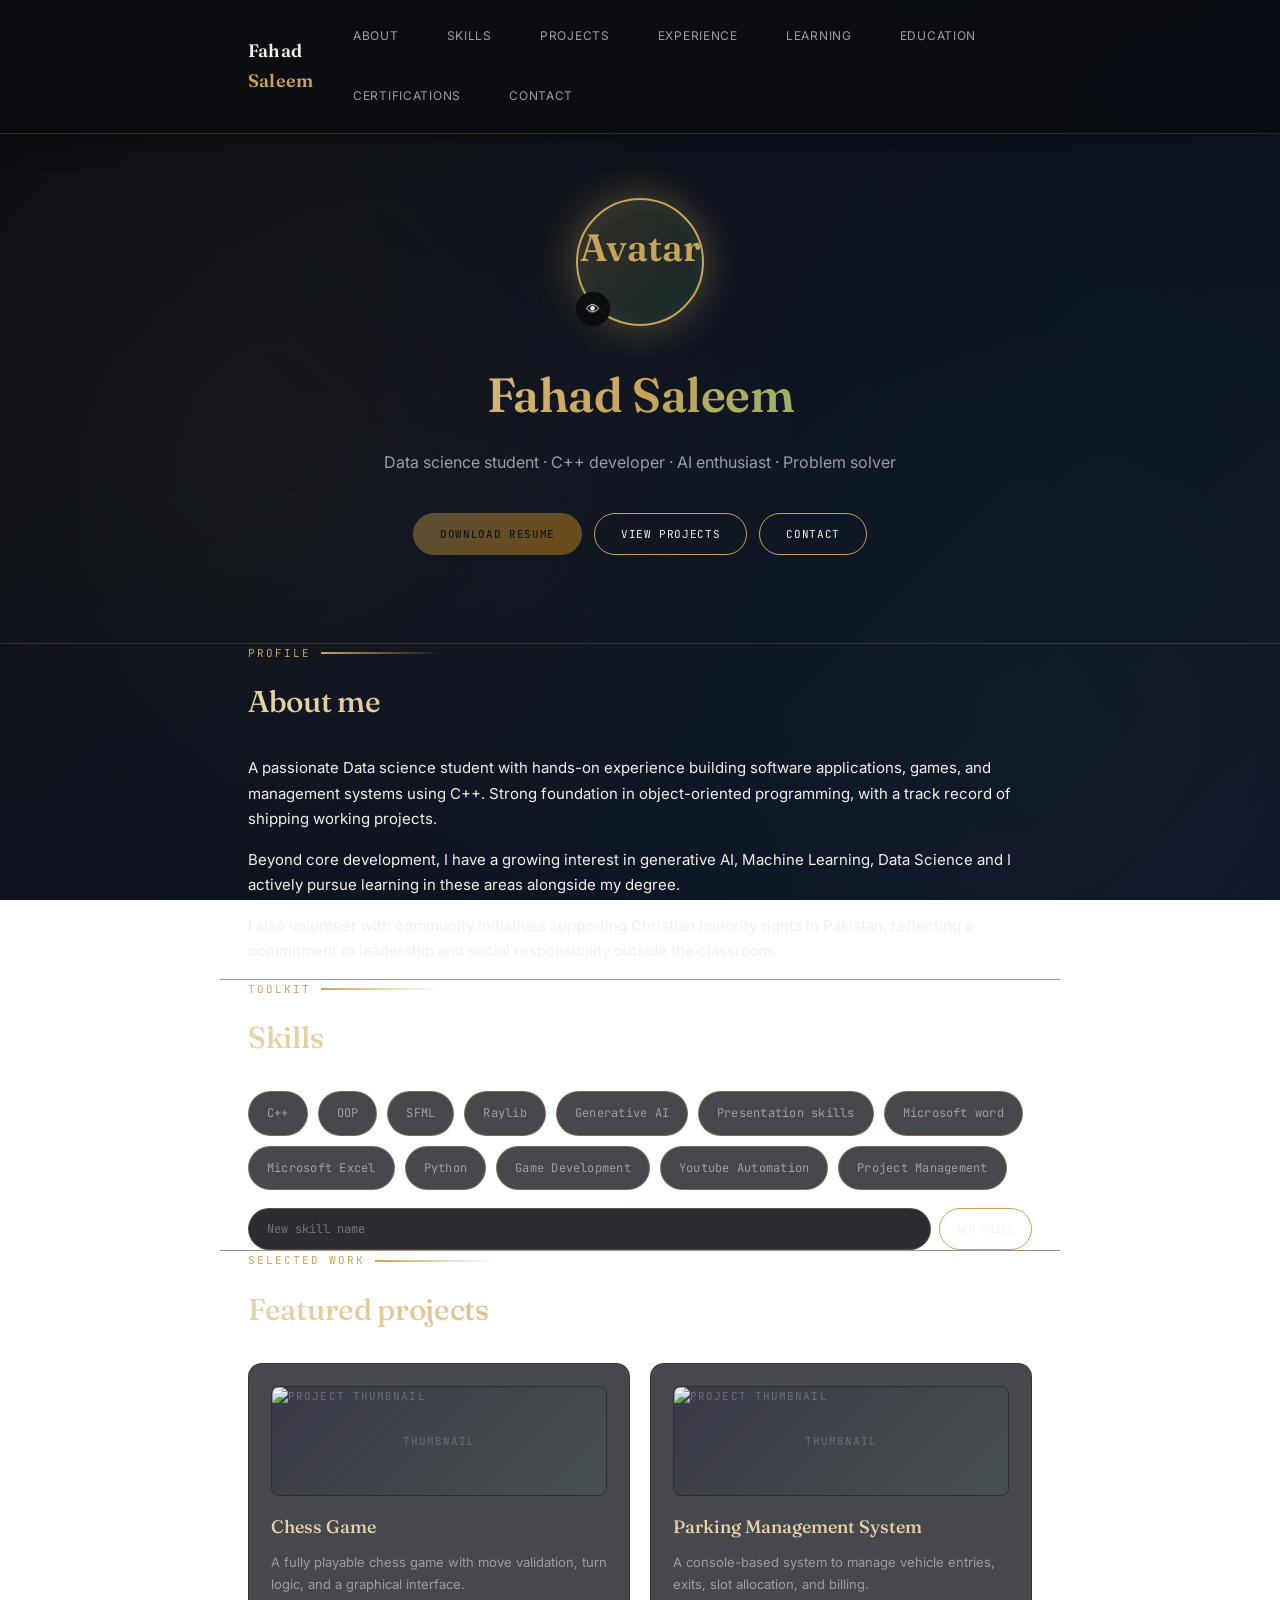
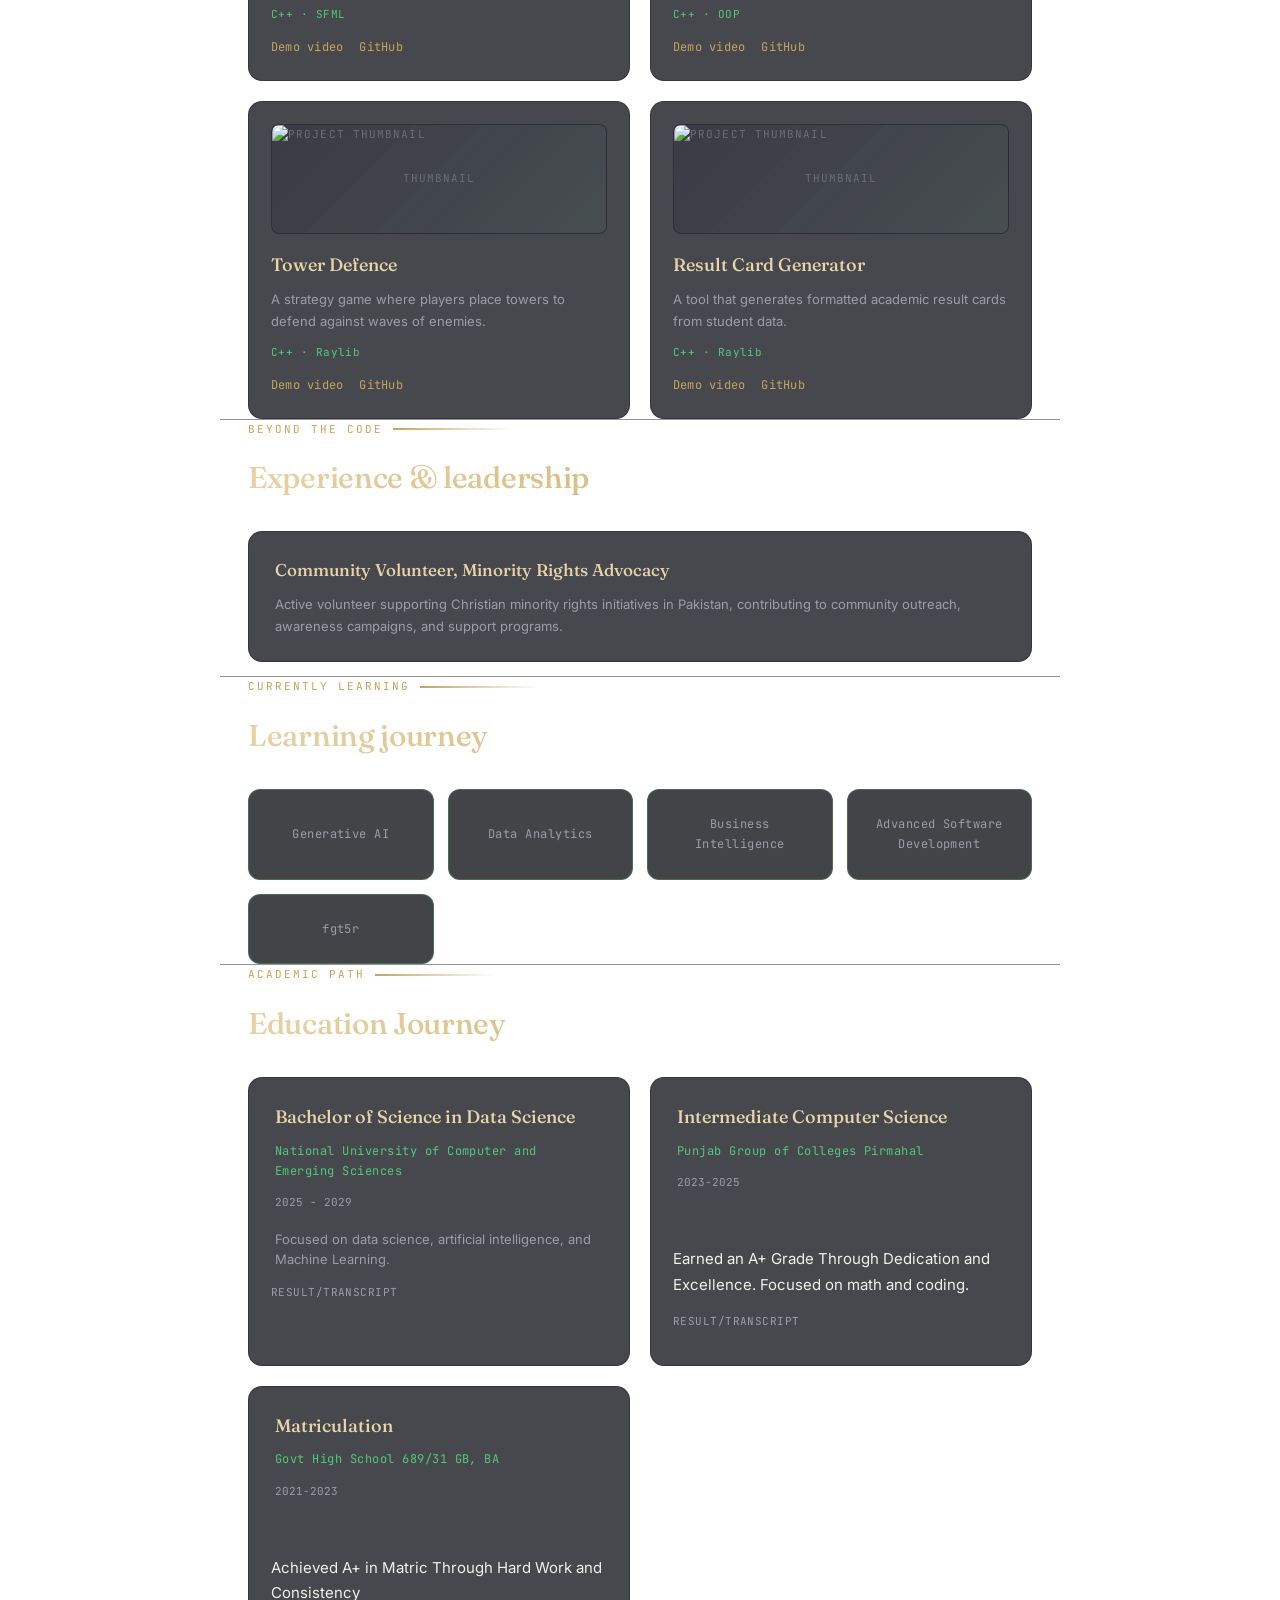
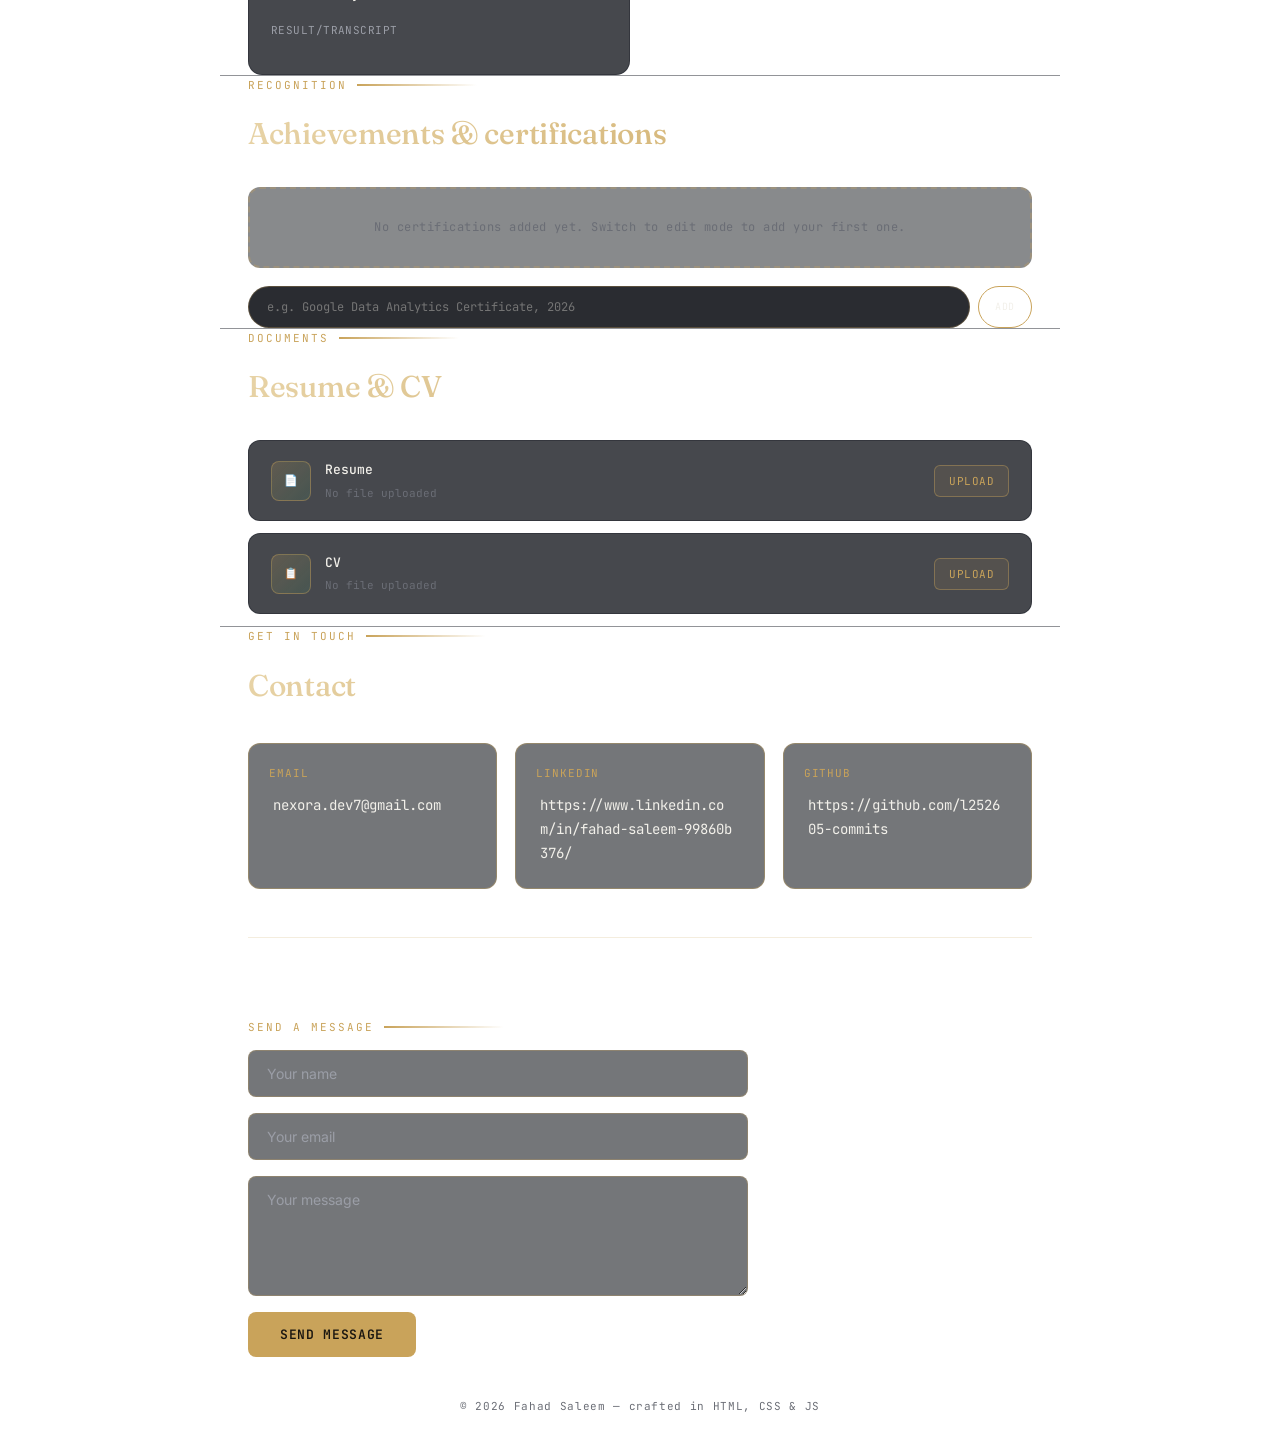
==== commit cdea8adb: "Add files via upload" ====
--- a/index.html
+++ b/index.html
@@ -3,26 +3,1969 @@
 <head>
   <meta charset="UTF-8">
   <meta name="viewport" content="width=device-width, initial-scale=1.0">
+  <meta http-equiv="Cache-Control" content="no-cache, no-store, must-revalidate">
   <title>Fahad Saleem — Portfolio</title>
-  <meta name="description" content="Fahad Saleem — Software Developer portfolio. Skills, projects, certifications and contact.">
-  <!-- Google Fonts -->
+  <meta name="description" content="Fahad Saleem — Data Science Student, C++ Developer, AI Enthusiast">
   <link rel="preconnect" href="https://fonts.googleapis.com">
   <link rel="preconnect" href="https://fonts.gstatic.com" crossorigin>
   <link href="https://fonts.googleapis.com/css2?family=Fraunces:ital,opsz,wght@0,9..144,300;0,9..144,600;1,9..144,300&family=Inter:wght@300;400;500&family=JetBrains+Mono:wght@400;500&display=swap" rel="stylesheet">
-  <!-- Styles -->
-  <link rel="stylesheet" href="style.css">
+  <style>
+    :root{
+      --bg:#0b0d10;
+      --bg-soft:#13161b;
+      --card:#181b21;
+      --line:#272b33;
+      --line-soft:#1f2229;
+      --text:#f2f0ea;
+      --text-dim:#9b9ea7;
+      --text-faint:#6b6e76;
+      --accent:#c9a35a;
+      --accent-soft:#2a261c;
+      --accent-light:#e8d4a8;
+      --success:#52c97a;
+      --warning:#f59e0b;
+      --danger:#ef4444;
+      --display:'Fraunces', serif;
+      --sans:'Inter',-apple-system,Helvetica,Arial,sans-serif;
+      --mono:'JetBrains Mono','Courier New',monospace;
+    }
+
+    * {
+      box-sizing: border-box;
+    }
+
+    html {
+      scroll-behavior: smooth;
+    }
+
+    body {
+      margin: 0;
+      font-family: var(--sans);
+      background: linear-gradient(135deg,
+        #0b0d10 0%,
+        #0e1525 18%,
+        #1a1535 35%,
+        #0d2030 52%,
+        #1c1408 68%,
+        #0e1520 85%,
+        #0b0d10 100%
+      );
+      background-attachment: fixed;
+      background-size: 400% 400%;
+      animation: gradientShift 20s ease infinite;
+      color: var(--text);
+      line-height: 1.7;
+      font-size: 15px;
+      position: relative;
+    }
+
+    @keyframes gradientShift {
+      0% { background-position: 0% 50%; }
+      50% { background-position: 100% 50%; }
+      100% { background-position: 0% 50%; }
+    }
+
+    body::before {
+      content: '';
+      position: fixed;
+      top: 0;
+      left: 0;
+      width: 100%;
+      height: 100%;
+      background: 
+        radial-gradient(circle at 20% 50%, rgba(201, 163, 90, 0.05) 0%, transparent 50%),
+        radial-gradient(circle at 80% 80%, rgba(82, 201, 122, 0.03) 0%, transparent 50%),
+        radial-gradient(circle at 40% 20%, rgba(42, 38, 61, 0.05) 0%, transparent 50%);
+      pointer-events: none;
+      z-index: 1;
+    }
+
+    body > * {
+      position: relative;
+      z-index: 2;
+    }
+
+    a {
+      color: var(--accent);
+      text-decoration: none;
+      transition: color 0.3s ease;
+    }
+
+    a:hover {
+      color: var(--accent-light);
+      text-decoration: underline;
+    }
+
+    .wrap {
+      max-width: 840px;
+      margin: 0 auto;
+      padding: 0 28px;
+    }
+
+    /* ===== NAVIGATION ===== */
+    nav {
+      position: sticky;
+      top: 0;
+      z-index: 50;
+      background: rgba(11, 13, 16, 0.75);
+      backdrop-filter: blur(15px);
+      border-bottom: 1px solid rgba(201, 163, 90, 0.2);
+      box-shadow: 0 4px 30px rgba(0, 0, 0, 0.3);
+    }
+
+    nav .wrap {
+      display: flex;
+      justify-content: space-between;
+      align-items: center;
+      padding: 18px 28px;
+    }
+
+    .nav-brand {
+      font-family: var(--display);
+      font-weight: 600;
+      font-size: 18px;
+      letter-spacing: 0.01em;
+      transition: all 0.3s ease;
+    }
+
+    .nav-brand:hover {
+      transform: scale(1.05);
+      color: var(--accent-light);
+    }
+
+    .nav-brand span {
+      color: var(--accent);
+    }
+
+    .nav-links {
+      display: flex;
+      gap: 24px;
+      flex-wrap: wrap;
+      font-size: 12px;
+      letter-spacing: 0.06em;
+      text-transform: uppercase;
+    }
+
+    .nav-links a {
+      color: var(--text-dim);
+      padding: 8px 12px;
+      border-radius: 6px;
+      transition: all 0.3s ease;
+      position: relative;
+    }
+
+    .nav-links a:hover {
+      color: var(--accent);
+      background: rgba(201, 163, 90, 0.1);
+      box-shadow: 0 0 15px rgba(201, 163, 90, 0.3);
+    }
+
+    #editToggle {
+      font-family: var(--mono);
+      font-size: 11px;
+      letter-spacing: 0.04em;
+      padding: 10px 18px;
+      border: 1px solid var(--line);
+      background: transparent;
+      color: var(--text-dim);
+      border-radius: 999px;
+      cursor: pointer;
+      text-transform: uppercase;
+      transition: all 0.3s ease;
+    }
+
+    #editToggle:hover {
+      border-color: var(--accent);
+      color: var(--accent);
+      box-shadow: 0 0 20px rgba(201, 163, 90, 0.4);
+      transform: translateY(-2px);
+    }
+
+    #editToggle.active {
+      color: var(--accent);
+      border-color: var(--accent);
+      background: rgba(201, 163, 90, 0.15);
+      box-shadow: 0 0 25px rgba(201, 163, 90, 0.5);
+    }
+
+    /* ===== SECTIONS ===== */
+    section {
+      padding: 88px 0;
+      border-bottom: 1px solid rgba(39, 43, 51, 0.5);
+    }
+
+    section:last-of-type {
+      border-bottom: none;
+    }
+
+    .eyebrow {
+      font-family: var(--mono);
+      font-size: 11px;
+      color: var(--accent);
+      text-transform: uppercase;
+      letter-spacing: 0.18em;
+      margin: 0 0 14px;
+      display: flex;
+      align-items: center;
+      gap: 10px;
+    }
+
+    .eyebrow::after {
+      content: '';
+      flex: 1;
+      height: 2px;
+      background: linear-gradient(90deg, var(--accent) 0%, transparent 100%);
+      max-width: 120px;
+    }
+
+    h2 {
+      font-family: var(--display);
+      font-size: 30px;
+      font-weight: 500;
+      margin: 0 0 28px;
+      letter-spacing: -0.01em;
+      background: linear-gradient(135deg, var(--accent-light) 0%, var(--accent) 100%);
+      -webkit-background-clip: text;
+      -webkit-text-fill-color: transparent;
+      background-clip: text;
+    }
+
+    h1 {
+      font-family: var(--display);
+      font-size: 48px;
+      font-weight: 600;
+      margin: 0 0 14px;
+      letter-spacing: -0.01em;
+      background: linear-gradient(135deg, var(--accent-light) 0%, var(--accent) 50%, #52c97a 100%);
+      -webkit-background-clip: text;
+      -webkit-text-fill-color: transparent;
+      background-clip: text;
+    }
+
+    /* ===== EDITABLE CONTENT ===== */
+    [contenteditable="true"] {
+      outline: 1px dashed transparent;
+      border-radius: 4px;
+      transition: outline-color 0.15s, background 0.15s;
+      padding: 2px 4px;
+    }
+
+    body.edit-mode [contenteditable="true"] {
+      outline-color: var(--accent);
+      cursor: text;
+      background: rgba(201, 163, 90, 0.08);
+    }
+
+    body.edit-mode [contenteditable="true"]:hover {
+      background: rgba(201, 163, 90, 0.15);
+    }
+
+    /* ===== HERO SECTION ===== */
+    .hero {
+      padding-top: 64px;
+      padding-bottom: 88px;
+      text-align: center;
+      border-bottom: 1px solid rgba(201, 163, 90, 0.2);
+    }
+
+    .avatar-wrap {
+      position: relative;
+      width: 128px;
+      height: 128px;
+      margin: 0 auto 28px;
+      animation: floatAvatar 3s ease-in-out infinite;
+    }
+
+    @keyframes floatAvatar {
+      0%, 100% { transform: translateY(0px); }
+      50% { transform: translateY(-10px); }
+    }
+
+    .avatar {
+      width: 128px;
+      height: 128px;
+      border-radius: 50%;
+      background: linear-gradient(135deg, rgba(201, 163, 90, 0.2) 0%, rgba(82, 201, 122, 0.1) 100%);
+      border: 2px solid var(--accent);
+      display: flex;
+      align-items: center;
+      justify-content: center;
+      font-family: var(--display);
+      font-size: 38px;
+      font-weight: 600;
+      color: var(--accent);
+      overflow: hidden;
+      box-shadow: 0 0 40px rgba(201, 163, 90, 0.4), inset 0 0 20px rgba(82, 201, 122, 0.1);
+      transition: all 0.4s ease;
+    }
+
+    .avatar:hover {
+      transform: scale(1.08);
+      box-shadow: 0 0 60px rgba(201, 163, 90, 0.6), inset 0 0 30px rgba(82, 201, 122, 0.15);
+      border-color: var(--accent-light);
+    }
+
+    .avatar img {
+      width: 100%;
+      height: 100%;
+      object-fit: cover;
+      display: none;
+    }
+
+    .avatar.has-img img {
+      display: block;
+    }
+
+    .avatar.has-img span {
+      display: none;
+    }
+
+    .avatar-edit {
+      position: absolute;
+      bottom: 0;
+      right: 0;
+      width: 36px;
+      height: 36px;
+      border-radius: 50%;
+      background: linear-gradient(135deg, var(--accent) 0%, #f59e0b 100%);
+      color: #1a1610;
+      border: 2px solid var(--bg);
+      display: none;
+      align-items: center;
+      justify-content: center;
+      cursor: pointer;
+      font-size: 15px;
+      font-family: var(--sans);
+      transition: all 0.3s ease;
+      box-shadow: 0 4px 15px rgba(201, 163, 90, 0.4);
+    }
+
+    .avatar-edit:hover {
+      transform: scale(1.15);
+      box-shadow: 0 6px 25px rgba(201, 163, 90, 0.6);
+    }
+
+    body.edit-mode .avatar-edit {
+      display: flex;
+    }
+
+    .avatar-view-btn {
+      position: absolute;
+      bottom: 0;
+      left: 0;
+      width: 36px;
+      height: 36px;
+      border-radius: 50%;
+      background: rgba(11, 13, 16, 0.75);
+      color: var(--text);
+      border: 2px solid var(--bg);
+      display: none;
+      align-items: center;
+      justify-content: center;
+      cursor: pointer;
+      font-size: 14px;
+      font-family: var(--sans);
+      z-index: 2;
+      transition: all 0.3s ease;
+    }
+
+    .avatar.has-img ~ .avatar-view-btn,
+    .avatar-wrap:has(.avatar.has-img) .avatar-view-btn {
+      display: flex;
+    }
+
+    .avatar-view-btn:hover {
+      background: var(--accent);
+      color: #1a1610;
+      transform: scale(1.15);
+    }
+
+    .tagline {
+      color: var(--text-dim);
+      font-size: 16px;
+      max-width: 520px;
+      margin: 0 auto 36px;
+      font-family: var(--sans);
+    }
+
+    .cta-row {
+      display: flex;
+      gap: 12px;
+      justify-content: center;
+      flex-wrap: wrap;
+    }
+
+    /* ===== BUTTONS ===== */
+    .btn {
+      font-family: var(--mono);
+      font-size: 11px;
+      letter-spacing: 0.06em;
+      padding: 13px 26px;
+      text-transform: uppercase;
+      border-radius: 999px;
+      border: 1.5px solid var(--accent);
+      cursor: pointer;
+      background: transparent;
+      color: var(--text);
+      transition: all 0.3s ease;
+      position: relative;
+      overflow: hidden;
+    }
+
+    .btn::before {
+      content: '';
+      position: absolute;
+      top: 50%;
+      left: 50%;
+      width: 0;
+      height: 0;
+      background: rgba(201, 163, 90, 0.2);
+      border-radius: 50%;
+      transform: translate(-50%, -50%);
+      transition: width 0.6s ease, height 0.6s ease;
+      z-index: -1;
+    }
+
+    .btn:hover::before {
+      width: 300px;
+      height: 300px;
+    }
+
+    .btn:hover {
+      color: var(--accent-light);
+      border-color: var(--accent-light);
+      box-shadow: 0 0 30px rgba(201, 163, 90, 0.4), inset 0 0 20px rgba(201, 163, 90, 0.1);
+      transform: translateY(-2px);
+    }
+
+    .btn.primary {
+      background: linear-gradient(135deg, var(--accent) 0%, #f59e0b 100%);
+      color: #1a1610;
+      border-color: var(--accent);
+      font-weight: 500;
+    }
+
+    .btn.primary:hover {
+      opacity: 0.95;
+      color: #1a1610;
+      box-shadow: 0 8px 30px rgba(201, 163, 90, 0.5);
+      transform: translateY(-3px);
+    }
+
+    .btn[disabled] {
+      opacity: 0.4;
+      cursor: not-allowed;
+    }
+
+    .btn.small {
+      padding: 8px 16px;
+      font-size: 10px;
+    }
+
+    /* ===== ABOUT SECTION ===== */
+    .about p {
+      color: var(--text-dim);
+      margin: 0 0 16px;
+      max-width: 680px;
+      font-size: 15px;
+      transition: color 0.3s ease;
+    }
+
+    .about p:hover {
+      color: var(--text);
+    }
+
+    .about p:first-letter {
+      font-family: var(--display);
+      font-size: 1.8em;
+      color: var(--accent);
+    }
+
+    /* ===== SKILLS SECTION ===== */
+    .skills {
+      display: flex;
+      flex-wrap: wrap;
+      gap: 10px;
+    }
+
+    .skill-pill {
+      font-family: var(--mono);
+      font-size: 12px;
+      padding: 11px 18px;
+      border: 1.5px solid rgba(201, 163, 90, 0.4);
+      border-radius: 999px;
+      background: rgba(24, 27, 33, 0.8);
+      color: var(--text-dim);
+      display: flex;
+      align-items: center;
+      gap: 8px;
+      letter-spacing: 0.02em;
+      transition: all 0.3s ease;
+      position: relative;
+      overflow: hidden;
+    }
+
+    .skill-pill::before {
+      content: '';
+      position: absolute;
+      inset: 0;
+      background: linear-gradient(135deg, rgba(82, 201, 122, 0.1) 0%, rgba(201, 163, 90, 0.1) 100%);
+      opacity: 0;
+      transition: opacity 0.3s ease;
+      border-radius: 999px;
+    }
+
+    .skill-pill:hover {
+      border-color: var(--accent);
+      color: var(--accent-light);
+      background: rgba(24, 27, 33, 0.95);
+      box-shadow: 0 0 25px rgba(201, 163, 90, 0.35), inset 0 0 15px rgba(82, 201, 122, 0.1);
+      transform: translateY(-3px) scale(1.05);
+    }
+
+    .skill-pill::before:hover {
+      opacity: 1;
+    }
+
+    .skill-pill .rm {
+      cursor: pointer;
+      color: #c9716b;
+      display: none;
+      background: none;
+      border: none;
+      font-family: var(--mono);
+      font-size: 11px;
+      padding: 0;
+      transition: all 0.2s ease;
+      margin-left: auto;
+    }
+
+    .skill-pill .rm:hover {
+      color: #ff6b6b;
+      transform: scale(1.2);
+    }
+
+    body.edit-mode .skill-pill .rm {
+      display: inline;
+    }
+
+    .add-row {
+      display: flex;
+      gap: 8px;
+      margin-top: 18px;
+    }
+
+    .add-row input {
+      background: rgba(19, 22, 27, 0.9);
+      border: 1.5px solid rgba(201, 163, 90, 0.3);
+      border-radius: 999px;
+      padding: 12px 18px;
+      color: var(--text);
+      font-family: var(--mono);
+      font-size: 12px;
+      flex: 1;
+      transition: all 0.3s ease;
+    }
+
+    .add-row input:focus {
+      outline: none;
+      border-color: var(--accent);
+      background: rgba(19, 22, 27, 0.98);
+      box-shadow: 0 0 20px rgba(201, 163, 90, 0.3);
+    }
+
+    /* ===== PROJECTS SECTION ===== */
+    .projects-grid {
+      display: grid;
+      grid-template-columns: repeat(auto-fit, minmax(250px, 1fr));
+      gap: 20px;
+    }
+
+    .project-card {
+      background: rgba(24, 27, 33, 0.8);
+      border: 1.5px solid rgba(39, 43, 51, 0.6);
+      border-radius: 14px;
+      padding: 22px;
+      position: relative;
+      transition: all 0.4s cubic-bezier(0.4, 0, 0.2, 1);
+      overflow: hidden;
+    }
+
+    .project-card::before {
+      content: '';
+      position: absolute;
+      inset: 0;
+      background: linear-gradient(135deg, rgba(82, 201, 122, 0.1) 0%, rgba(201, 163, 90, 0.1) 100%);
+      opacity: 0;
+      transition: opacity 0.4s ease;
+      border-radius: 14px;
+    }
+
+    .project-card:hover {
+      border-color: var(--accent);
+      box-shadow: 0 12px 40px rgba(201, 163, 90, 0.25), inset 0 0 30px rgba(82, 201, 122, 0.05);
+      transform: translateY(-8px) scale(1.02);
+      background: rgba(24, 27, 33, 0.95);
+    }
+
+    .project-card:hover::before {
+      opacity: 1;
+    }
+
+    .project-thumb {
+      height: 110px;
+      border-radius: 8px;
+      background: linear-gradient(135deg, rgba(42, 38, 61, 0.4) 0%, rgba(82, 201, 122, 0.05) 100%);
+      border: 1.5px solid rgba(39, 43, 51, 0.8);
+      display: flex;
+      align-items: center;
+      justify-content: center;
+      font-family: var(--mono);
+      font-size: 11px;
+      color: var(--text-faint);
+      margin-bottom: 16px;
+      letter-spacing: 0.1em;
+      text-transform: uppercase;
+      position: relative;
+      overflow: hidden;
+      transition: all 0.3s ease;
+    }
+
+    .project-thumb img {
+      width: 100%;
+      height: 100%;
+      object-fit: cover;
+      position: absolute;
+      top: 0;
+      left: 0;
+    }
+
+    .project-thumb span {
+      position: relative;
+      z-index: 1;
+      transition: all 0.3s ease;
+    }
+
+    .project-thumb {
+      pointer-events: none;
+    }
+    body.edit-mode .project-thumb {
+      pointer-events: auto;
+    }
+    .edit-links-btn {
+      display: none;
+    }
+    body.edit-mode .edit-links-btn {
+      display: inline-block;
+    }
+    body.edit-mode .project-thumb {
+      cursor: pointer;
+      border-color: rgba(201, 163, 90, 0.5);
+      background: rgba(201, 163, 90, 0.08);
+    }
+
+    body.edit-mode .project-thumb:hover {
+      border-color: var(--accent);
+      background: rgba(201, 163, 90, 0.15);
+      transform: translateY(-2px);
+      box-shadow: 0 4px 15px rgba(201, 163, 90, 0.2);
+    }
+
+    body.edit-mode .project-thumb:hover span {
+      color: var(--accent);
+    }
+
+    .project-card h3 {
+      font-family: var(--display);
+      font-size: 18px;
+      font-weight: 500;
+      margin: 0 0 8px;
+      color: var(--accent-light);
+      position: relative;
+      z-index: 1;
+    }
+
+    .project-card p.desc {
+      font-size: 13px;
+      color: var(--text-dim);
+      margin: 0 0 10px;
+      position: relative;
+      z-index: 1;
+    }
+
+    .project-card .tech {
+      font-family: var(--mono);
+      font-size: 11px;
+      color: #52c97a;
+      margin: 0 0 14px;
+      letter-spacing: 0.04em;
+      position: relative;
+      z-index: 1;
+    }
+
+    .project-links {
+      display: flex;
+      gap: 16px;
+      font-size: 12px;
+      flex-wrap: wrap;
+      font-family: var(--mono);
+      letter-spacing: 0.02em;
+      position: relative;
+      z-index: 1;
+    }
+
+    .project-card .rm-project {
+      position: absolute;
+      top: 14px;
+      right: 14px;
+      cursor: pointer;
+      color: #c9716b;
+      font-family: var(--mono);
+      font-size: 10px;
+      display: none;
+      background: rgba(201, 113, 107, 0.1);
+      border: 1px solid rgba(201, 113, 107, 0.3);
+      padding: 6px 10px;
+      border-radius: 6px;
+      letter-spacing: 0.04em;
+      transition: all 0.2s ease;
+      z-index: 2;
+    }
+
+    .project-card .rm-project:hover {
+      color: #ff6b6b;
+      background: rgba(255, 107, 107, 0.15);
+      border-color: #ff6b6b;
+      transform: scale(1.1);
+    }
+
+    body.edit-mode .project-card .rm-project {
+      display: block;
+    }
+
+    .add-project-card {
+      border: 2px dashed rgba(201, 163, 90, 0.4);
+      border-radius: 14px;
+      padding: 22px;
+      display: none;
+      align-items: center;
+      justify-content: center;
+      min-height: 180px;
+      color: var(--text-faint);
+      font-family: var(--mono);
+      font-size: 12px;
+      cursor: pointer;
+      letter-spacing: 0.04em;
+      transition: all 0.3s ease;
+    }
+
+    body.edit-mode .add-project-card {
+      display: flex;
+    }
+
+    .add-project-card:hover {
+      border-color: var(--accent);
+      color: var(--accent);
+      background: rgba(201, 163, 90, 0.08);
+      transform: scale(1.02);
+    }
+
+    /* ===== EXPERIENCE SECTION ===== */
+    .exp-item {
+      background: rgba(24, 27, 33, 0.8);
+      border: 1.5px solid rgba(39, 43, 51, 0.6);
+      border-radius: 14px;
+      padding: 24px 26px;
+      margin-bottom: 14px;
+      transition: all 0.3s ease;
+      position: relative;
+      overflow: hidden;
+    }
+
+    .exp-item::before {
+      content: '';
+      position: absolute;
+      left: 0;
+      top: 0;
+      height: 100%;
+      width: 4px;
+      background: linear-gradient(180deg, var(--accent) 0%, #52c97a 100%);
+      transform: scaleY(0);
+      transform-origin: top;
+      transition: transform 0.4s ease;
+    }
+
+    .exp-item:hover {
+      border-color: var(--accent);
+      background: rgba(24, 27, 33, 0.95);
+      box-shadow: 0 8px 30px rgba(201, 163, 90, 0.2);
+      transform: translateX(8px);
+    }
+
+    .exp-item:hover::before {
+      transform: scaleY(1);
+    }
+
+    .exp-item h3 {
+      font-family: var(--display);
+      font-size: 17px;
+      font-weight: 500;
+      margin: 0 0 8px;
+      color: var(--accent-light);
+    }
+
+    .exp-item p {
+      font-size: 13px;
+      color: var(--text-dim);
+      margin: 0;
+    }
+
+    .exp-item .rm-exp {
+      cursor: pointer;
+      color: #c9716b;
+      display: none;
+      font-family: var(--mono);
+      font-size: 10px;
+      background: rgba(201, 113, 107, 0.1);
+      border: 1px solid rgba(201, 113, 107, 0.3);
+      padding: 4px 8px;
+      border-radius: 4px;
+      letter-spacing: 0.04em;
+      transition: all 0.2s ease;
+      margin-top: 12px;
+    }
+
+    .exp-item .rm-exp:hover {
+      color: #ff6b6b;
+      background: rgba(255, 107, 107, 0.15);
+      border-color: #ff6b6b;
+      transform: scale(1.1);
+    }
+
+    body.edit-mode .exp-item .rm-exp {
+      display: block;
+    }
+
+    .add-exp-card {
+      border: 2px dashed rgba(201, 163, 90, 0.4);
+      border-radius: 14px;
+      padding: 22px;
+      display: none;
+      align-items: center;
+      justify-content: center;
+      min-height: 120px;
+      color: var(--text-faint);
+      font-family: var(--mono);
+      font-size: 12px;
+      cursor: pointer;
+      letter-spacing: 0.04em;
+      transition: all 0.3s ease;
+      margin-bottom: 14px;
+    }
+
+    body.edit-mode .add-exp-card {
+      display: flex;
+    }
+
+    .add-exp-card:hover {
+      border-color: var(--accent);
+      color: var(--accent);
+      background: rgba(201, 163, 90, 0.08);
+      transform: scale(1.02);
+    }
+
+    /* ===== LEARNING SECTION ===== */
+    .learning-grid {
+      display: grid;
+      grid-template-columns: repeat(auto-fit, minmax(150px, 1fr));
+      gap: 14px;
+    }
+
+    .learning-item {
+      background: rgba(19, 22, 27, 0.8);
+      border: 1.5px solid rgba(82, 201, 122, 0.3);
+      border-radius: 12px;
+      padding: 24px 16px;
+      text-align: center;
+      font-family: var(--mono);
+      font-size: 12px;
+      letter-spacing: 0.04em;
+      color: var(--text-dim);
+      transition: all 0.3s ease;
+      position: relative;
+      overflow: hidden;
+    }
+
+    .learning-item::before {
+      content: '';
+      position: absolute;
+      inset: 0;
+      background: radial-gradient(circle at center, rgba(82, 201, 122, 0.1) 0%, transparent 70%);
+      opacity: 0;
+      transition: opacity 0.3s ease;
+    }
+
+    .learning-item:hover {
+      border-color: #52c97a;
+      color: #52c97a;
+      background: rgba(82, 201, 122, 0.08);
+      box-shadow: 0 0 30px rgba(82, 201, 122, 0.3), inset 0 0 20px rgba(82, 201, 122, 0.05);
+      transform: translateY(-6px) scale(1.05);
+    }
+
+    .learning-item:hover::before {
+      opacity: 1;
+    }
+
+    .learning-item .rm-learn {
+      cursor: pointer;
+      color: #c9716b;
+      display: none;
+      font-family: var(--mono);
+      font-size: 10px;
+      background: rgba(201, 113, 107, 0.1);
+      border: 1px solid rgba(201, 113, 107, 0.3);
+      padding: 2px 6px;
+      border-radius: 3px;
+      letter-spacing: 0.04em;
+      transition: all 0.2s ease;
+      margin-top: 8px;
+    }
+
+    .learning-item .rm-learn:hover {
+      color: #ff6b6b;
+      background: rgba(255, 107, 107, 0.15);
+      border-color: #ff6b6b;
+      transform: scale(1.1);
+    }
+
+    body.edit-mode .learning-item .rm-learn {
+      display: block;
+    }
+
+    .add-learning-btn {
+      border: 2px dashed rgba(82, 201, 122, 0.3);
+      border-radius: 12px;
+      padding: 24px 16px;
+      display: none;
+      align-items: center;
+      justify-content: center;
+      color: var(--text-faint);
+      font-family: var(--mono);
+      font-size: 12px;
+      cursor: pointer;
+      letter-spacing: 0.04em;
+      transition: all 0.3s ease;
+      background: transparent;
+      text-transform: uppercase;
+    }
+
+    body.edit-mode .add-learning-btn {
+      display: flex;
+    }
+
+    .add-learning-btn:hover {
+      border-color: #52c97a;
+      color: #52c97a;
+      background: rgba(82, 201, 122, 0.08);
+    }
+
+    /* ===== ACHIEVEMENTS/CERTIFICATIONS SECTION ===== */
+    .achievements-list {
+      display: flex;
+      flex-direction: column;
+      gap: 14px;
+    }
+
+    .achievement {
+      background: rgba(24, 27, 33, 0.8);
+      border: 1.5px solid rgba(39, 43, 51, 0.6);
+      border-radius: 12px;
+      padding: 16px 22px;
+      display: flex;
+      align-items: center;
+      gap: 16px;
+      font-size: 14px;
+      transition: all 0.3s ease;
+      position: relative;
+      flex-wrap: wrap;
+    }
+
+    .achievement:hover {
+      border-color: var(--accent);
+      background: rgba(24, 27, 33, 0.95);
+      box-shadow: 0 6px 20px rgba(201, 163, 90, 0.25);
+      transform: translateX(6px);
+    }
+
+    .cert-img-wrap {
+      display: flex;
+      align-items: center;
+      gap: 8px;
+      flex-shrink: 0;
+    }
+
+    .cert-thumb {
+      width: 60px;
+      height: 60px;
+      border-radius: 6px;
+      object-fit: cover;
+      border: 1px solid rgba(201, 163, 90, 0.4);
+      cursor: pointer;
+      transition: all 0.3s ease;
+    }
+
+    .cert-thumb:hover {
+      border-color: var(--accent);
+      box-shadow: 0 0 15px rgba(201, 163, 90, 0.3);
+      transform: scale(1.1);
+    }
+
+    .cert-upload-lbl {
+      cursor: pointer;
+      color: var(--accent);
+      font-family: var(--mono);
+      font-size: 11px;
+      padding: 6px 12px;
+      border: 1px solid rgba(201, 163, 90, 0.3);
+      border-radius: 4px;
+      display: none;
+      transition: all 0.2s ease;
+    }
+
+    .cert-upload-lbl:hover {
+      background: rgba(201, 163, 90, 0.1);
+      border-color: var(--accent);
+    }
+
+    body.edit-mode .cert-upload-lbl {
+      display: inline-block;
+    }
+
+    .achievement .rm {
+      cursor: pointer;
+      color: #c9716b;
+      display: none;
+      font-family: var(--mono);
+      font-size: 10px;
+      background: rgba(201, 113, 107, 0.1);
+      border: 1px solid rgba(201, 113, 107, 0.3);
+      padding: 4px 8px;
+      border-radius: 4px;
+      letter-spacing: 0.04em;
+      transition: all 0.2s ease;
+    }
+
+    .achievement .rm:hover {
+      color: #ff6b6b;
+      background: rgba(255, 107, 107, 0.15);
+      border-color: #ff6b6b;
+      transform: scale(1.1);
+    }
+
+    body.edit-mode .achievement .rm {
+      display: block;
+    }
+
+    .empty-state {
+      border: 2px dashed rgba(201, 163, 90, 0.3);
+      border-radius: 12px;
+      padding: 28px;
+      text-align: center;
+      color: var(--text-faint);
+      font-family: var(--mono);
+      font-size: 12px;
+      letter-spacing: 0.04em;
+      background: rgba(19, 22, 27, 0.5);
+    }
+
+    /* ===== CONTACT SECTION ===== */
+    .contact-links {
+      display: flex;
+      gap: 24px;
+      margin-bottom: 32px;
+      flex-wrap: wrap;
+      font-size: 13px;
+      font-family: var(--mono);
+      letter-spacing: 0.02em;
+    }
+
+    .contact-links a {
+      padding: 10px 16px;
+      border: 1.5px solid rgba(201, 163, 90, 0.3);
+      border-radius: 8px;
+      transition: all 0.3s ease;
+      display: inline-block;
+    }
+
+    .contact-links a:hover {
+      border-color: var(--accent);
+      background: rgba(201, 163, 90, 0.1);
+      box-shadow: 0 0 20px rgba(201, 163, 90, 0.3);
+      transform: translateY(-2px);
+    }
+
+    .contact-form {
+      display: flex;
+      flex-direction: column;
+      gap: 14px;
+      max-width: 440px;
+    }
+
+    .contact-form input,
+    .contact-form textarea {
+      background: rgba(19, 22, 27, 0.9);
+      border: 1.5px solid rgba(39, 43, 51, 0.6);
+      border-radius: 8px;
+      padding: 12px 16px;
+      color: var(--text);
+      font-family: var(--sans);
+      font-size: 14px;
+      transition: all 0.3s ease;
+    }
+
+    .contact-form input:focus,
+    .contact-form textarea:focus {
+      outline: none;
+      border-color: var(--accent);
+      background: rgba(19, 22, 27, 0.98);
+      box-shadow: 0 0 25px rgba(201, 163, 90, 0.35), inset 0 0 15px rgba(82, 201, 122, 0.05);
+    }
+
+    .contact-form textarea {
+      resize: vertical;
+      min-height: 100px;
+    }
+
+    .contact-form button {
+      align-self: flex-start;
+    }
+
+    /* ===== DOCUMENTS SECTION ===== */
+    .doc-card {
+      display: flex;
+      align-items: center;
+      justify-content: space-between;
+      gap: 16px;
+      background: rgba(24, 27, 33, 0.8);
+      border: 1.5px solid rgba(39, 43, 51, 0.6);
+      border-radius: 12px;
+      padding: 18px 22px;
+      margin-bottom: 12px;
+      flex-wrap: wrap;
+      transition: all 0.3s ease;
+    }
+
+    .doc-card:hover {
+      border-color: var(--accent);
+      background: rgba(24, 27, 33, 0.95);
+      box-shadow: 0 8px 25px rgba(201, 163, 90, 0.2);
+      transform: translateY(-4px);
+    }
+
+    .doc-card .doc-info {
+      display: flex;
+      align-items: center;
+      gap: 14px;
+    }
+
+    .doc-icon {
+      width: 40px;
+      height: 40px;
+      border-radius: 8px;
+      background: linear-gradient(135deg, rgba(201, 163, 90, 0.2) 0%, rgba(82, 201, 122, 0.1) 100%);
+      color: var(--accent);
+      display: flex;
+      align-items: center;
+      justify-content: center;
+      font-family: var(--mono);
+      font-size: 11px;
+      font-weight: 500;
+      border: 1px solid rgba(201, 163, 90, 0.4);
+    }
+
+    .doc-meta {
+      display: flex;
+      flex-direction: column;
+      gap: 2px;
+      font-size: 13px;
+    }
+
+    .doc-name {
+      color: var(--text);
+      font-family: var(--mono);
+      font-weight: 500;
+    }
+
+    .doc-meta-info {
+      color: var(--text-faint);
+      font-size: 11px;
+      font-family: var(--mono);
+    }
+
+    .doc-actions {
+      display: flex;
+      gap: 8px;
+      flex-wrap: wrap;
+    }
+
+    .doc-action-btn {
+      font-family: var(--mono);
+      font-size: 11px;
+      padding: 8px 14px;
+      background: rgba(201, 163, 90, 0.1);
+      border: 1px solid rgba(201, 163, 90, 0.4);
+      color: var(--accent);
+      border-radius: 6px;
+      cursor: pointer;
+      transition: all 0.2s ease;
+      text-transform: uppercase;
+      letter-spacing: 0.04em;
+    }
+
+    .doc-action-btn:hover:not(:disabled) {
+      background: rgba(201, 163, 90, 0.2);
+      border-color: var(--accent);
+      box-shadow: 0 0 15px rgba(201, 163, 90, 0.3);
+      transform: translateY(-2px);
+    }
+
+    .doc-action-btn:disabled {
+      opacity: 0.5;
+      cursor: not-allowed;
+    }
+
+    /* ===== LIGHTBOX ===== */
+    .lightbox {
+      display: none;
+      position: fixed;
+      top: 0;
+      left: 0;
+      width: 100%;
+      height: 100%;
+      background: rgba(0, 0, 0, 0.9);
+      z-index: 1000;
+      align-items: center;
+      justify-content: center;
+      animation: fadeIn 0.3s ease;
+    }
+
+    @keyframes fadeIn {
+      from { opacity: 0; }
+      to { opacity: 1; }
+    }
+
+    .lightbox.open {
+      display: flex;
+    }
+
+    .lightbox img {
+      max-width: 90%;
+      max-height: 90%;
+      border-radius: 12px;
+      box-shadow: 0 20px 60px rgba(0, 0, 0, 0.8);
+      animation: zoomIn 0.3s ease;
+    }
+
+    @keyframes zoomIn {
+      from {
+        transform: scale(0.9);
+        opacity: 0;
+      }
+      to {
+        transform: scale(1);
+        opacity: 1;
+      }
+    }
+
+    @keyframes slideOut {
+      from {
+        opacity: 1;
+        transform: translateX(0);
+      }
+      to {
+        opacity: 0;
+        transform: translateX(100px);
+      }
+    }
+
+    .lightbox .close-btn {
+      position: absolute;
+      top: 20px;
+      right: 30px;
+      color: white;
+      font-size: 40px;
+      cursor: pointer;
+      transition: all 0.2s ease;
+      background: none;
+      border: none;
+    }
+
+    .lightbox .close-btn:hover {
+      color: var(--accent);
+      transform: scale(1.2);
+    }
+
+    /* ===== CONTACT INFO ===== */
+    .contact-info-grid {
+      display: grid;
+      grid-template-columns: repeat(auto-fit, minmax(220px, 1fr));
+      gap: 18px;
+      margin: 32px 0;
+    }
+
+    .contact-item {
+      background: rgba(24, 27, 33, 0.6);
+      border: 1.5px solid rgba(201, 163, 90, 0.4);
+      border-radius: 12px;
+      padding: 20px;
+      position: relative;
+      transition: all 0.3s ease;
+      cursor: pointer;
+    }
+
+    .contact-item:hover {
+      border-color: var(--accent);
+      background: rgba(24, 27, 33, 0.9);
+      box-shadow: 0 8px 25px rgba(201, 163, 90, 0.15);
+      transform: translateY(-2px);
+    }
+
+    body.edit-mode .contact-item {
+      cursor: default;
+    }
+
+    body.edit-mode .contact-item:hover {
+      transform: none;
+    }
+
+    .contact-item .contact-label {
+      font-family: var(--mono);
+      font-size: 11px;
+      color: var(--accent);
+      text-transform: uppercase;
+      letter-spacing: 0.08em;
+      margin-bottom: 10px;
+      display: block;
+    }
+
+    .contact-item .contact-value {
+      font-size: 14px;
+      color: var(--text);
+      word-break: break-all;
+      font-family: var(--mono);
+      cursor: pointer;
+      transition: all 0.2s ease;
+    }
+
+    .contact-item .contact-value:hover {
+      color: var(--accent);
+      text-decoration: underline;
+    }
+
+    body.edit-mode .contact-item .contact-value {
+      background: rgba(201, 163, 90, 0.1);
+      padding: 6px 8px;
+      border-radius: 4px;
+      border: 1px dashed rgba(201, 163, 90, 0.5);
+      cursor: text;
+    }
+
+    body.edit-mode .contact-item .contact-value:hover {
+      color: var(--text);
+      text-decoration: none;
+    }
+
+    .contact-item .rm-contact {
+      position: absolute;
+      top: 10px;
+      right: 10px;
+      width: 26px;
+      height: 26px;
+      border: none;
+      background: rgba(201, 113, 107, 0.2);
+      color: #c9716b;
+      border-radius: 50%;
+      cursor: pointer;
+      font-size: 16px;
+      display: none;
+      align-items: center;
+      justify-content: center;
+      transition: all 0.2s ease;
+      font-weight: bold;
+      padding: 0;
+    }
+
+    body.edit-mode .contact-item .rm-contact {
+      display: flex;
+    }
+
+    .contact-item .rm-contact:hover {
+      background: rgba(255, 107, 107, 0.2);
+      color: #ff6b6b;
+      transform: scale(1.15);
+    }
+
+    .add-contact-btn {
+      display: none;
+      padding: 14px 24px;
+      margin-top: 20px;
+      border: 2px dashed rgba(201, 163, 90, 0.4);
+      background: transparent;
+      color: var(--text-dim);
+      border-radius: 8px;
+      cursor: pointer;
+      font-family: var(--mono);
+      font-size: 12px;
+      text-transform: uppercase;
+      letter-spacing: 0.06em;
+      transition: all 0.3s ease;
+    }
+
+    body.edit-mode .add-contact-btn {
+      display: block;
+    }
+
+    .add-contact-btn:hover {
+      border-color: var(--accent);
+      color: var(--accent);
+      background: rgba(201, 163, 90, 0.08);
+      transform: scale(1.02);
+    }
+
+    /* ===== CONTACT FORM ===== */
+    .contact-form-wrapper {
+      margin-top: 48px;
+      padding-top: 40px;
+      border-top: 1px solid rgba(201, 163, 90, 0.2);
+    }
+
+    .contact-form {
+      display: flex;
+      flex-direction: column;
+      gap: 16px;
+      max-width: 500px;
+    }
+
+    .contact-form input,
+    .contact-form textarea {
+      padding: 14px 18px;
+      background: rgba(24, 27, 33, 0.6);
+      border: 1.5px solid rgba(201, 163, 90, 0.3);
+      border-radius: 8px;
+      color: var(--text);
+      font-family: var(--sans);
+      font-size: 14px;
+      transition: all 0.3s ease;
+    }
+
+    .contact-form input::placeholder,
+    .contact-form textarea::placeholder {
+      color: var(--text-dim);
+    }
+
+    .contact-form input:focus,
+    .contact-form textarea:focus {
+      outline: none;
+      border-color: var(--accent);
+      background: rgba(24, 27, 33, 0.9);
+      box-shadow: 0 0 20px rgba(201, 163, 90, 0.2);
+    }
+
+    .contact-form textarea {
+      min-height: 120px;
+      resize: vertical;
+    }
+
+    .contact-form .btn {
+      padding: 14px 32px;
+      background: var(--accent);
+      color: #1a1610;
+      border: none;
+      border-radius: 8px;
+      font-weight: 600;
+      cursor: pointer;
+      transition: all 0.3s ease;
+      text-transform: uppercase;
+      letter-spacing: 0.05em;
+      font-size: 13px;
+      align-self: flex-start;
+    }
+
+    .contact-form .btn:hover {
+      background: var(--accent-light);
+      transform: translateY(-2px);
+      box-shadow: 0 8px 20px rgba(201, 163, 90, 0.3);
+    }
+
+    .contact-form .btn:active {
+      transform: translateY(0);
+    }
+
+    /* ===== SAVE BAR ===== */
+    .save-bar {
+      position: fixed;
+      bottom: 0;
+      left: 0;
+      right: 0;
+      z-index: 60;
+      background: var(--accent);
+      color: #1a1610;
+      font-family: var(--mono);
+      font-size: 12px;
+      padding: 14px 28px;
+      display: none;
+      align-items: center;
+      justify-content: space-between;
+      gap: 16px;
+      flex-wrap: wrap;
+      letter-spacing: 0.02em;
+      box-shadow: 0 -4px 20px rgba(0, 0, 0, 0.3);
+    }
+
+    body.edit-mode .save-bar {
+      display: flex;
+    }
+
+    .save-bar button {
+      font-family: var(--mono);
+      font-size: 11px;
+      padding: 8px 18px;
+      border-radius: 999px;
+      border: 1px solid #1a1610;
+      background: transparent;
+      color: #1a1610;
+      cursor: pointer;
+      font-weight: 500;
+      text-transform: uppercase;
+      letter-spacing: 0.04em;
+      transition: all 0.2s ease;
+    }
+
+    .save-bar button:hover {
+      background: rgba(26, 22, 16, 0.2);
+      transform: translateY(-2px);
+    }
+
+    /* ===== EDUCATION SECTION ===== */
+    .education-grid {
+      display: grid;
+      grid-template-columns: repeat(auto-fit, minmax(280px, 1fr));
+      gap: 20px;
+    }
+
+    .education-item {
+      background: rgba(24, 27, 33, 0.8);
+      border: 1.5px solid rgba(39, 43, 51, 0.6);
+      border-radius: 14px;
+      padding: 22px;
+      position: relative;
+      transition: all 0.3s ease;
+      overflow: hidden;
+    }
+
+    .education-item::before {
+      content: '';
+      position: absolute;
+      inset: 0;
+      background: linear-gradient(135deg, rgba(82, 201, 122, 0.1) 0%, rgba(201, 163, 90, 0.1) 100%);
+      opacity: 0;
+      transition: opacity 0.3s ease;
+    }
+
+    .education-item:hover {
+      border-color: var(--accent);
+      background: rgba(24, 27, 33, 0.95);
+      box-shadow: 0 8px 30px rgba(201, 163, 90, 0.2);
+      transform: translateY(-6px);
+    }
+
+    .education-item:hover::before {
+      opacity: 1;
+    }
+
+    .education-header {
+      position: relative;
+      z-index: 1;
+      margin-bottom: 14px;
+    }
+
+    .education-item h3 {
+      font-family: var(--display);
+      font-size: 18px;
+      font-weight: 500;
+      margin: 0 0 4px;
+      color: var(--accent-light);
+    }
+
+    .education-item .institution {
+      font-family: var(--mono);
+      font-size: 12px;
+      color: #52c97a;
+      letter-spacing: 0.04em;
+      margin: 0 0 8px;
+    }
+
+    .education-item .duration {
+      font-family: var(--mono);
+      font-size: 11px;
+      color: var(--text-dim);
+      margin: 0 0 12px;
+    }
+
+    .education-item .details {
+      font-size: 13px;
+      color: var(--text-dim);
+      margin: 0 0 12px;
+      line-height: 1.5;
+      position: relative;
+      z-index: 1;
+    }
+
+    .education-result-wrap {
+      display: flex;
+      align-items: center;
+      gap: 12px;
+      margin-bottom: 12px;
+      flex-wrap: wrap;
+      position: relative;
+      z-index: 1;
+    }
+
+    .result-thumb {
+      width: 80px;
+      height: 80px;
+      border-radius: 8px;
+      object-fit: cover;
+      border: 1.5px solid rgba(201, 163, 90, 0.4);
+      cursor: pointer;
+      transition: all 0.3s ease;
+    }
+
+    .result-thumb:hover {
+      border-color: var(--accent);
+      box-shadow: 0 0 20px rgba(201, 163, 90, 0.4);
+      transform: scale(1.08);
+    }
+
+    .result-info {
+      display: flex;
+      flex-direction: column;
+      gap: 6px;
+    }
+
+    .result-label {
+      font-family: var(--mono);
+      font-size: 11px;
+      color: var(--text-dim);
+      text-transform: uppercase;
+      letter-spacing: 0.04em;
+    }
+
+    .result-upload-lbl {
+      cursor: pointer;
+      color: var(--accent);
+      font-family: var(--mono);
+      font-size: 10px;
+      padding: 6px 10px;
+      border: 1px solid rgba(201, 163, 90, 0.3);
+      border-radius: 4px;
+      display: none;
+      transition: all 0.2s ease;
+      text-transform: uppercase;
+      letter-spacing: 0.04em;
+    }
+
+    .result-upload-lbl:hover {
+      background: rgba(201, 163, 90, 0.1);
+      border-color: var(--accent);
+    }
+
+    body.edit-mode .result-upload-lbl {
+      display: inline-block;
+    }
+
+    .education-item .rm-edu {
+      position: absolute;
+      top: 14px;
+      right: 14px;
+      cursor: pointer;
+      color: #c9716b;
+      font-family: var(--mono);
+      font-size: 10px;
+      display: none;
+      background: rgba(201, 113, 107, 0.1);
+      border: 1px solid rgba(201, 113, 107, 0.3);
+      padding: 6px 10px;
+      border-radius: 6px;
+      letter-spacing: 0.04em;
+      transition: all 0.2s ease;
+      z-index: 2;
+    }
+
+    .education-item .rm-edu:hover {
+      color: #ff6b6b;
+      background: rgba(255, 107, 107, 0.15);
+      border-color: #ff6b6b;
+      transform: scale(1.1);
+    }
+
+    body.edit-mode .education-item .rm-edu {
+      display: block;
+    }
+
+    .add-education-card {
+      border: 2px dashed rgba(201, 163, 90, 0.4);
+      border-radius: 14px;
+      padding: 40px 22px;
+      display: none;
+      align-items: center;
+      justify-content: center;
+      min-height: 160px;
+      color: var(--text-faint);
+      font-family: var(--mono);
+      font-size: 12px;
+      cursor: pointer;
+      letter-spacing: 0.04em;
+      transition: all 0.3s ease;
+    }
+
+    body.edit-mode .add-education-card {
+      display: flex;
+    }
+
+    .add-education-card:hover {
+      border-color: var(--accent);
+      color: var(--accent);
+      background: rgba(201, 163, 90, 0.08);
+      transform: scale(1.02);
+    }
+    footer {
+      padding: 40px 0;
+      text-align: center;
+      font-family: var(--mono);
+      font-size: 11px;
+      color: var(--text-faint);
+      letter-spacing: 0.06em;
+    }
+
+    /* ===== RESPONSIVE ===== */
+    @media (max-width: 768px) {
+      h1 {
+        font-size: 36px;
+      }
+
+      h2 {
+        font-size: 24px;
+      }
+
+      section {
+        padding: 60px 0;
+      }
+
+      .nav-links {
+        gap: 16px;
+      }
+
+      .projects-grid {
+        grid-template-columns: 1fr;
+      }
+
+      .lightbox img {
+        max-width: 95%;
+        max-height: 85%;
+      }
+    }
+  
+
+/* ── Extra accent colors ──────────────────────────────── */
+:root { --accent2: #5a82c9; --accent3: #3dbfa0; }
+
+/* ── Click highlight ──────────────────────────────────── */
+@keyframes rippleOut {
+  0%  { box-shadow: 0 0 0 0   rgba(201,163,90,0.6); }
+  70% { box-shadow: 0 0 0 12px rgba(201,163,90,0);  }
+  100%{ box-shadow: 0 0 0 0   rgba(201,163,90,0);   }
+}
+.clicked {
+  animation: rippleOut 0.55s ease-out forwards !important;
+  outline: 1px solid rgba(201,163,90,0.45) !important;
+}
+
+/* ── Learning items column ────────────────────────────── */
+.learning-item {
+  display: flex !important; flex-direction: column !important;
+  align-items: center !important; justify-content: center !important; gap: 8px !important;
+}
+.rm-learn {
+  display: none; cursor: pointer; color: #c9716b; font-family: var(--mono);
+  font-size: 10px; background: none; border: none; letter-spacing: 0.04em; padding: 0;
+}
+body.edit-mode .learning-item .rm-learn { display: inline; }
+body.edit-mode .learning-item { outline: 1px dashed var(--accent); }
+.add-learning-btn {
+  background: var(--bg-soft); border: 1px dashed var(--line); border-radius: 10px;
+  padding: 24px 16px; text-align: center; font-family: var(--mono); font-size: 12px;
+  color: var(--text-faint); cursor: pointer; display: none; letter-spacing: 0.04em;
+  transition: border-color .15s, color .15s;
+}
+body.edit-mode .add-learning-btn { display: block; }
+.add-learning-btn:hover { border-color: var(--accent); color: var(--accent); }
+
+/* ── Avatar view button ───────────────────────────────── */
+.avatar-view-btn {
+  position: absolute; bottom: 0; left: 0; width: 34px; height: 34px; border-radius: 50%;
+  background: rgba(11,13,16,0.78); color: var(--text); border: 2px solid var(--bg);
+  display: none; align-items: center; justify-content: center; cursor: pointer;
+  font-size: 14px; z-index: 2; transition: background .15s;
+}
+.avatar-view-btn:hover { background: var(--accent); color: #1a1610; }
+
+/* ── Lightboxes ───────────────────────────────────────── */
+#avatarLightbox, #certLightbox {
+  display: none; position: fixed; inset: 0; z-index: 200;
+  background: rgba(0,0,0,0.88); backdrop-filter: blur(8px);
+  align-items: center; justify-content: center;
+}
+#avatarLightbox.open, #certLightbox.open { display: flex; }
+#avatarLightbox img {
+  max-width: min(440px, 88vw); max-height: 88vh; border-radius: 50%;
+  border: 3px solid var(--accent); box-shadow: 0 0 60px rgba(201,163,90,0.3);
+  object-fit: cover;
+}
+#certLightbox img {
+  max-width: min(780px, 92vw); max-height: 90vh; border-radius: 10px;
+  box-shadow: 0 0 60px rgba(201,163,90,0.2); object-fit: contain;
+}
+.lb-close {
+  position: absolute; top: 22px; right: 26px; font-size: 30px;
+  color: var(--text); cursor: pointer; background: none; border: none;
+  font-family: var(--sans); line-height: 1; opacity: .65;
+}
+.lb-close:hover { opacity: 1; color: var(--accent); }
+
+/* ── Cert images ──────────────────────────────────────── */
+.achievement { flex-wrap: wrap; gap: 8px; }
+.cert-thumb {
+  width: 38px; height: 38px; border-radius: 6px; object-fit: cover;
+  border: 1px solid var(--line); cursor: pointer; display: block;
+}
+.cert-img-placeholder {
+  width: 38px; height: 38px; border-radius: 6px;
+  border: 1px dashed var(--line); display: flex; align-items: center; justify-content: center;
+}
+.no-img-label { font-size: 9px; color: var(--text-faint); font-family: var(--mono); }
+.cert-view-btn {
+  font-family: var(--mono); font-size: 10px; color: var(--accent);
+  background: none; border: none; cursor: pointer; letter-spacing: 0.04em; padding: 0;
+}
+.cert-view-btn:hover { text-decoration: underline; }
+.cert-upload-lbl {
+  font-family: var(--mono); font-size: 10px; color: var(--text-faint);
+  cursor: pointer; display: none; letter-spacing: 0.04em;
+}
+body.edit-mode .cert-upload-lbl { display: inline; }
+.cert-upload-lbl:hover { color: var(--accent); }
+
+/* ── Education result ─────────────────────────────────── */
+.result-upload-lbl { display: none; }
+body.edit-mode .result-upload-lbl { display: inline; }
+.edu-result-wrap { display: flex; align-items: center; gap: 8px; margin-top: 6px; }
+.no-result-label {
+  font-size: 10px; color: var(--text-faint); font-family: var(--mono); display: none;
+}
+body.edit-mode .no-result-label { display: inline; }
+
+/* ── Edit-only elements: hidden from public ─────────── */
+/* add-row (add skill / add cert inputs), upload/remove doc buttons */
+.edit-only { display: none !important; }
+body.edit-mode .edit-only { display: flex !important; }
+body.edit-mode .add-row.edit-only { display: flex !important; }
+body.edit-mode label.edit-only,
+body.edit-mode button.edit-only { display: inline-block !important; }
+
+/* ── Result view button ───────────────────────────────── */
+.result-view-btn {
+  display: none;
+  font-family: var(--mono);
+  font-size: 10px;
+  color: var(--accent);
+  background: none;
+  border: none;
+  cursor: pointer;
+  letter-spacing: 0.04em;
+  padding: 0;
+  margin-left: 4px;
+}
+.result-view-btn:hover { text-decoration: underline; }
+
+/* ── result-thumb hidden until image loaded ───────────── */
+.result-thumb { display: none; }
+
+/* ── Education NOT editable by default ───────────────── */
+.education-item h3,
+.education-item .institution,
+.education-item .duration,
+.education-item .details {
+  pointer-events: none;
+  user-select: text;
+}
+body.edit-mode .education-item h3,
+body.edit-mode .education-item .institution,
+body.edit-mode .education-item .duration,
+body.edit-mode .education-item .details {
+  pointer-events: auto;
+  outline: 1px dashed rgba(201,163,90,0.3);
+  border-radius: 3px;
+  padding: 2px 4px;
+}
+
+/* v2 - cache bust */
+.edit-only { display: none !important; }
+body.edit-mode .edit-only { display: inline-block !important; }
+body.edit-mode .add-row.edit-only { display: flex !important; }
+.learning-item { display: flex !important; flex-direction: column !important; align-items: center !important; justify-content: center !important; gap: 8px !important; }
+.rm-learn { display: none; cursor: pointer; color: #c9716b; font-family: monospace; font-size: 10px; background: none; border: none; padding: 0; }
+body.edit-mode .learning-item .rm-learn { display: inline !important; }
+body.edit-mode .learning-item { outline: 1px dashed #c9a35a; }
+.add-learning-btn { display: none; }
+body.edit-mode .add-learning-btn { display: block !important; }
+.result-thumb { display: none; }
+.cert-thumb { display: none; }
+.avatar-view-btn { position:absolute;bottom:0;left:0;width:34px;height:34px;border-radius:50%;background:rgba(11,13,16,0.78);color:#f2f0ea;border:2px solid #0b0d10;display:none;align-items:center;justify-content:center;cursor:pointer;font-size:14px;z-index:2; }
+#avatarLightbox { display: none; }
+#avatarLightbox.open { display: flex !important; }
+#certLightbox { display: none; }
+#certLightbox.open { display: flex !important; }
+#uploadOverlay { display: none; }
+#uploadOverlay.open { display: flex !important; }
+@keyframes rippleOut { 0%{box-shadow:0 0 0 0 rgba(201,163,90,0.6);} 70%{box-shadow:0 0 0 12px rgba(201,163,90,0);} 100%{box-shadow:0 0 0 0 rgba(201,163,90,0);} }
+.clicked { animation: rippleOut 0.55s ease-out forwards !important; }
+.cert-upload-lbl { display: none; font-family: monospace; font-size: 10px; color: #9b9ea7; cursor: pointer; letter-spacing: 0.04em; }
+body.edit-mode .cert-upload-lbl { display: inline !important; }
+.result-upload-lbl { display: none; }
+body.edit-mode .result-upload-lbl { display: inline !important; }
+.cert-view-btn { font-family:monospace;font-size:10px;color:#c9a35a;background:none;border:none;cursor:pointer;letter-spacing:0.04em;padding:0; display:none; }
+.education-item h3, .education-item p, .education-item .details { pointer-events: none; }
+body.edit-mode .education-item h3, body.edit-mode .education-item p, body.edit-mode .education-item .details { pointer-events: auto; outline: 1px dashed rgba(201,163,90,0.3); }
+</style>
 </head>
 <body>
 
-<!-- Avatar Lightbox -->
-<div id="avatarLightbox">
-  <button class="lb-close" onclick="closeAvatarLightbox()">×</button>
-  <img id="avatarLightboxImg" src="" alt="Profile photo">
+<div id="avatarLightbox" style="display:none;position:fixed;inset:0;z-index:9999;background:rgba(0,0,0,0.9);align-items:center;justify-content:center;">
+  <button onclick="closeAvatarLightbox()" style="position:absolute;top:20px;right:28px;font-size:32px;background:none;border:none;color:#fff;cursor:pointer">×</button>
+  <img id="avatarLightboxImg" src="" style="max-width:80vw;max-height:85vh;border-radius:50%;border:3px solid #c9a35a;">
 </div>
-<!-- Certificate Lightbox -->
-<div id="certLightbox">
-  <button class="lb-close" onclick="closeCertLightbox()">×</button>
-  <img id="certLightboxImg" src="" alt="Certificate">
+<div id="certLightbox" style="display:none;position:fixed;inset:0;z-index:9999;background:rgba(0,0,0,0.9);align-items:center;justify-content:center;">
+  <button onclick="closeCertLightbox()" style="position:absolute;top:20px;right:28px;font-size:32px;background:none;border:none;color:#fff;cursor:pointer">×</button>
+  <img id="certLightboxImg" src="" style="max-width:90vw;max-height:90vh;border-radius:10px;">
+</div>
+<div id="uploadOverlay" style="display:none;position:fixed;inset:0;z-index:9999;background:rgba(11,13,16,0.92);flex-direction:column;align-items:center;justify-content:center;gap:16px;">
+  <div id="uploadMsg" style="color:#f2f0ea;font-family:monospace;font-size:15px;letter-spacing:0.05em"></div>
+  <div style="width:240px;height:5px;background:#272b33;border-radius:3px;overflow:hidden">
+    <div id="uploadBar" style="height:100%;width:0%;background:#c9a35a;transition:width 0.2s;border-radius:3px"></div>
+  </div>
+  <div id="uploadPct" style="color:#9b9ea7;font-family:monospace;font-size:13px">0%</div>
 </div>
 
 
@@ -39,7 +1982,7 @@
       <a href="#achievements">Certifications</a>
       <a href="#contact">Contact</a>
     </div>
-    <button id="editToggle" onclick="toggleEdit()" class="" style="display:none">✏️ Edit mode</button>
+    <button id="editToggle" style="display:none" onclick="toggleEdit()">✓ Done editing</button>
   </div>
 </nav>
 
@@ -51,7 +1994,7 @@
         <span>FS</span>
       </div>
       <div class="avatar-edit" onclick="document.getElementById(&#39;avatarInput&#39;).click()" title="Change profile picture">✎</div>
-    <button class="avatar-view-btn" id="avatarViewBtn" onclick="openAvatarLightbox()" title="View photo" style="display:none">👁</button>
+    <button class="avatar-view-btn" id="avatarViewBtn" onclick="openAvatarLightbox()" style="display:none">👁</button>
       <button class="avatar-view-btn" onclick="openAvatarLightbox()" title="View profile photo">👁</button>
       <input type="file" id="avatarInput" accept="image/*" style="display:none;" onchange="handleAvatarUpload(event)">
     </div>
@@ -88,7 +2031,7 @@
     <span class="skill-pill">Python <button class="rm" onclick="removeItem(this)">remove</button></span>
     <span class="skill-pill">Game Development <button class="rm" onclick="removeItem(this)">remove</button></span>
   <span class="skill-pill">Youtube Automation <button class="rm" onclick="removeItem(this)">remove</button></span><span class="skill-pill">Project Management <button class="rm" onclick="removeItem(this)">remove</button></span></div>
-  <div class="add-row edit-only">
+  <div class="add-row">
     <input type="text" id="newSkillInput" placeholder="New skill name">
     <button class="btn small" onclick="addSkill()">Add skill</button>
   </div>
@@ -174,7 +2117,7 @@
 <section id="learning" class="wrap">
   <p class="eyebrow">Currently learning</p>
   <h2>Learning journey</h2>
-  <div class="learning-grid" id="learningGrid">
+  <div class="learning-grid" id="learningGrid" id="learningGrid">
     <div class="learning-item">Generative AI<button class="rm-learn" onclick="removeItem(this)">remove</button></div>
     <div class="learning-item">Data Analytics<button class="rm-learn" onclick="removeItem(this)">remove</button></div>
     <div class="learning-item">Business Intelligence<button class="rm-learn" onclick="removeItem(this)">remove</button></div>
@@ -190,13 +2133,12 @@
     <div class="education-item" data-edu-id="edu1">
       <button class="rm-edu" onclick="removeItem(this)">remove</button>
       <div class="education-header">
-        <h3 contenteditable="false">Bachelor of Science in Data Science</h3>
-        <p class="institution" contenteditable="false">National University of Computer and Emerging Sciences</p>
-        <p class="duration" contenteditable="false">2025 - 2029</p>
+        <h3 contenteditable="true">Bachelor of Science in Data Science</h3>
+        <p class="institution" contenteditable="true">National University of Computer and Emerging Sciences</p>
+        <p class="duration" contenteditable="true">2025 - 2029</p>
       </div>
-      <p class="details" contenteditable="false">Focused on data science, artificial intelligence, and Machine Learning.</p>
+      <p class="details" contenteditable="true">Focused on data science, artificial intelligence, and Machine Learning.</p>
       <div class="education-result-wrap">
-        <img class="result-thumb" data-uid="edu1" src="" alt="Result">
         <div class="result-info">
           <span class="result-label">Result/Transcript</span>
           <label class="result-upload-lbl">Upload result<input type="file" accept="image/*" style="display:none;" onchange="handleEducationResult(event,this)"></label>
@@ -204,7 +2146,7 @@
       </div>
     </div>
 
-    <div class="education-item" data-edu-id="edu2"><button class="rm-edu" onclick="removeItem(this)">remove</button><div class="education-header"><h3 contenteditable="false">Intermediate Computer Science</h3><p class="institution" contenteditable="false">Punjab Group of Colleges Pirmahal</p><p class="duration" contenteditable="false">2023-2025</p></div><p class="details" contenteditable="false"><p>Earned an A+ Grade Through Dedication and Excellence. Focused on math and coding.</p></p><div class="education-result-wrap"><img class="result-thumb" data-uid="edu2" src="" alt="Result"><div class="result-info"><span class="result-label">Result/Transcript</span><label class="result-upload-lbl">Upload result<input type="file" accept="image/*" style="display:none;" onchange="handleEducationResult(event,this)"></label></div></div></div><div class="education-item" data-edu-id="edu3"><button class="rm-edu" onclick="removeItem(this)">remove</button><div class="education-header"><h3 contenteditable="false">Matriculation</h3><p class="institution" contenteditable="false">Govt High School 689/31 GB, BA</p><p class="duration" contenteditable="false">2021-2023</p></div><p class="details" contenteditable="false"><p>Achieved A+ in Matric Through Hard Work and Consistency</p></p><div class="education-result-wrap"><img class="result-thumb" data-uid="edu3" src="" alt="Result"><div class="result-info"><span class="result-label">Result/Transcript</span><label class="result-upload-lbl">Upload result<input type="file" accept="image/*" style="display:none;" onchange="handleEducationResult(event,this)"></label></div></div></div><div class="add-education-card" onclick="addEducation()">+ Add Education</div>
+    <div class="education-item" data-edu-id="edu2"><button class="rm-edu" onclick="removeItem(this)">remove</button><div class="education-header"><h3 contenteditable="true">Intermediate Computer Science</h3><p class="institution" contenteditable="true">Punjab Group of Colleges Pirmahal</p><p class="duration" contenteditable="true">2023-2025</p></div><p class="details" contenteditable="true"><p>Earned an A+ Grade Through Dedication and Excellence. Focused on math and coding.</p></p><div class="education-result-wrap"><img class="result-thumb" src="" alt="Result" data-uid="edu2"><div class="result-info"><span class="result-label">Result/Transcript</span><label class="result-upload-lbl">Upload result<input type="file" accept="image/*" style="display:none;" onchange="handleEducationResult(event,this)"></label></div></div></div><div class="education-item" data-edu-id="edu3"><button class="rm-edu" onclick="removeItem(this)">remove</button><div class="education-header"><h3 contenteditable="true">Matriculation</h3><p class="institution" contenteditable="true">Govt High School 689/31 GB, BA</p><p class="duration" contenteditable="true">2021-2023</p></div><p class="details" contenteditable="true"><p>Achieved A+ in Matric Through Hard Work and Consistency</p></p><div class="education-result-wrap"><img class="result-thumb" src="" alt="Result" data-uid="edu3"><div class="result-info"><span class="result-label">Result/Transcript</span><label class="result-upload-lbl">Upload result<input type="file" accept="image/*" style="display:none;" onchange="handleEducationResult(event,this)"></label></div></div></div><div class="add-education-card" onclick="addEducation()">+ Add Education</div>
   </div>
 </section>
 
@@ -214,7 +2156,7 @@
   <div class="achievements-list" id="achievementsList">
     <div class="empty-state" id="achievementsEmpty" style="display: block;">No certifications added yet. Switch to edit mode to add your first one.</div>
   </div>
-  <div class="add-row edit-only">
+  <div class="add-row">
     <input type="text" id="newAchievementInput" placeholder="e.g. Google Data Analytics Certificate, 2026">
     <button class="btn small" onclick="addAchievement()">Add</button>
   </div>
@@ -235,8 +2177,8 @@
     <div class="doc-actions">
       <button class="doc-action-btn" onclick="openDoc(&#39;resume&#39;)" id="resumeOpenBtn">View</button>
       <input type="file" id="resumeInput" accept="application/pdf,.doc,.docx" style="display:none;" onchange="handleDocUpload(event,&#39;resume&#39;)">
-      <button class="doc-action-btn edit-only" onclick="document.getElementById(&#39;resumeInput&#39;).click()">Upload</button>
-      <button class="doc-action-btn edit-only" onclick="removeDoc(&#39;resume&#39;)" id="resumeRmBtn" style="background: rgba(255, 107, 107, 0.1); border-color: rgb(255, 107, 107); color: rgb(255, 107, 107);">Remove</button>
+      <button class="doc-action-btn" onclick="document.getElementById(&#39;resumeInput&#39;).click()">Upload</button>
+      <button class="doc-action-btn" onclick="removeDoc(&#39;resume&#39;)" id="resumeRmBtn" style="display: inline-block; background: rgba(255, 107, 107, 0.1); border-color: rgb(255, 107, 107); color: rgb(255, 107, 107);">Remove</button>
     </div>
   </div>
 
@@ -251,8 +2193,8 @@
     <div class="doc-actions">
       <button class="doc-action-btn" onclick="openDoc(&#39;cv&#39;)" id="cvOpenBtn">View</button>
       <input type="file" id="cvInput" accept="application/pdf,.doc,.docx" style="display:none;" onchange="handleDocUpload(event,&#39;cv&#39;)">
-      <button class="doc-action-btn edit-only" onclick="document.getElementById(&#39;cvInput&#39;).click()">Upload</button>
-      <button class="doc-action-btn edit-only" onclick="removeDoc(&#39;cv&#39;)" id="cvRmBtn" style="background: rgba(255, 107, 107, 0.1); border-color: rgb(255, 107, 107); color: rgb(255, 107, 107);">Remove</button>
+      <button class="doc-action-btn" onclick="document.getElementById(&#39;cvInput&#39;).click()">Upload</button>
+      <button class="doc-action-btn" onclick="removeDoc(&#39;cv&#39;)" id="cvRmBtn" style="display: inline-block; background: rgba(255, 107, 107, 0.1); border-color: rgb(255, 107, 107); color: rgb(255, 107, 107);">Remove</button>
     </div>
   </div>
 </section>
@@ -263,17 +2205,17 @@
   <div class="contact-info-grid" id="contactInfoGrid">
     <div class="contact-item" data-contact-type="email" onclick="handleContactItemClick(this)">
       <span class="contact-label">Email</span>
-      <div class="contact-value" contenteditable="false">nexora.dev7@gmail.com</div>
+      <div class="contact-value" contenteditable="true">nexora.dev7@gmail.com</div>
       <button class="rm-contact" onclick="removeItem(this)">×</button>
     </div>
     <div class="contact-item" data-contact-type="linkedin" onclick="handleContactItemClick(this)">
       <span class="contact-label">LinkedIn</span>
-      <div class="contact-value" contenteditable="false">https://www.linkedin.com/in/fahad-saleem-99860b376/</div>
+      <div class="contact-value" contenteditable="true">https://www.linkedin.com/in/fahad-saleem-99860b376/</div>
       <button class="rm-contact" onclick="removeItem(this)">×</button>
     </div>
     <div class="contact-item" data-contact-type="github" onclick="handleContactItemClick(this)">
       <span class="contact-label">GitHub</span>
-      <div class="contact-value" contenteditable="false">https://github.com/l252605-commits</div>
+      <div class="contact-value" contenteditable="true">https://github.com/l252605-commits</div>
       <button class="rm-contact" onclick="removeItem(this)">×</button>
     </div>
   </div>
@@ -309,628 +2251,732 @@
   <button onclick="resetSite()">Reset all</button>
 </div>
 
+
+
+
+
+
 <script>
-const EDITABLE_IDS = ['heroName','heroTag','aboutP1','aboutP2','aboutP3'];
-
-function toggleEdit(){
-  const body = document.body;
-  const isCurrentlyEditMode = body.classList.contains('edit-mode');
-  
-  // If trying to ENTER edit mode, ask for password
-  if(!isCurrentlyEditMode){
-    const password = prompt('🔐 Enter admin password to edit your portfolio:');
-    if(password === null) return; // User cancelled
-    
-    // Check password (Change this to your desired password)
-    const ADMIN_PASSWORD = 'fahad123'; // ← CHANGE THIS TO YOUR PASSWORD
-    
-    if(password !== ADMIN_PASSWORD){
-      alert('❌ Incorrect password! Only the website owner can edit.');
-      return;
-    }
+// ─────────────────────────────────────────────────────────────
+//  Fahad Saleem Portfolio  ·  app.js
+//
+//  SECURITY MODEL
+//  ──────────────
+//  • The edit button is completely invisible to everyone.
+//  • To access edit mode, press:  Ctrl + Shift + E
+//    on any page. A password prompt will appear.
+//    Only you know this shortcut + password combination.
+//  • The password is NEVER stored in plain text. Only its SHA-256
+//    hash is in this file. Even if someone reads this code they
+//    cannot reverse the hash to get the real password.
+//  • To change your password:
+//      1. Go to: https://emn178.github.io/online-tools/sha256.html
+//      2. Type your new password and copy the hash
+//      3. Replace ADMIN_HASH below with your new hash
+//
+//  IMAGES — How they work
+//  ───────────────────────
+//  When you upload an image on the live site (in edit mode),
+//  it goes directly to Cloudinary and gets a permanent public URL.
+//  That URL is saved so ALL visitors worldwide see your images.
+//  You only need to upload each image ONCE on the live site.
+// ─────────────────────────────────────────────────────────────
+
+// SHA-256 hash of your admin password (the real password is never stored here).
+// To change your password: hash your new one at https://emn178.github.io/online-tools/sha256.html
+// then replace ADMIN_HASH below with the new hash.
+const ADMIN_HASH = 'c5f454eb6440bdc836166458fc452ed5b51606e2fe764c5044847f3ef6e9fbbb';
+
+// ── Cloudinary config ─────────────────────────────────────────
+// Images upload directly from browser → Cloudinary → permanent public URL
+// No server, no code change, no GitHub needed for new images
+const CLOUDINARY_CLOUD = 'dcjlfnia4';
+const CLOUDINARY_PRESET = 'portfolio_upload';
+
+async function uploadToCloudinary(file, onProgress) {
+  const formData = new FormData();
+  formData.append('file', file);
+  formData.append('upload_preset', CLOUDINARY_PRESET);
+
+  return new Promise((resolve, reject) => {
+    const xhr = new XMLHttpRequest();
+    xhr.open('POST', `https://api.cloudinary.com/v1_1/${CLOUDINARY_CLOUD}/image/upload`);
+
+    // Show upload progress
+    xhr.upload.onprogress = function(e) {
+      if (e.lengthComputable && onProgress) {
+        onProgress(Math.round((e.loaded / e.total) * 100));
+      }
+    };
+
+    xhr.onload = function() {
+      if (xhr.status === 200) {
+        const res = JSON.parse(xhr.responseText);
+        resolve(res.secure_url); // permanent HTTPS URL visible to everyone
+      } else {
+        reject(new Error('Upload failed: ' + xhr.statusText));
+      }
+    };
+    xhr.onerror = () => reject(new Error('Network error during upload'));
+    xhr.send(formData);
+  });
+}
+
+// Show/hide upload progress overlay
+function showUploadProgress(msg) {
+  let overlay = document.getElementById('uploadOverlay');
+  if (!overlay) {
+    overlay = document.createElement('div');
+    overlay.id = 'uploadOverlay';
+    overlay.style.cssText = `
+      position:fixed; inset:0; z-index:9999;
+      background:rgba(11,13,16,0.88); backdrop-filter:blur(6px);
+      display:flex; flex-direction:column; align-items:center; justify-content:center;
+      color:#f2f0ea; font-family:'JetBrains Mono','Courier New',monospace; font-size:14px;
+      gap:16px;
+    `;
+    overlay.innerHTML = `
+      <div id="uploadMsg" style="letter-spacing:0.05em"></div>
+      <div style="width:220px;height:4px;background:#272b33;border-radius:2px;overflow:hidden">
+        <div id="uploadBar" style="height:100%;width:0%;background:#c9a35a;transition:width 0.2s;border-radius:2px"></div>
+      </div>
+      <div id="uploadPct" style="color:#9b9ea7;font-size:12px">0%</div>
+    `;
+    document.body.appendChild(overlay);
   }
-  
-  // Password correct or exiting edit mode
-  const on = body.classList.toggle('edit-mode');
-  document.getElementById('editToggle').classList.toggle('active', on);
-  document.getElementById('editToggle').textContent = on ? '✓ Done editing' : '✏️ Edit mode';
-
-  EDITABLE_IDS.forEach(id=>{
-    document.getElementById(id).setAttribute('contenteditable', on);
-  });
-  document.querySelectorAll('.project-card h3, .project-card .desc, .project-card .tech, .exp-item h3, .exp-item p').forEach(el=>{
-    el.setAttribute('contenteditable', on);
-  });
-
-  if(!on){ 
-    alert('✅ Changes saved successfully!');
-    saveAll(); 
+  overlay.style.display = 'flex';
+  document.getElementById('uploadMsg').textContent = msg;
+  document.getElementById('uploadBar').style.width = '0%';
+  document.getElementById('uploadPct').textContent = '0%';
+}
+
+function updateUploadProgress(pct) {
+  const bar = document.getElementById('uploadBar');
+  const pctEl = document.getElementById('uploadPct');
+  if (bar) bar.style.width = pct + '%';
+  if (pctEl) pctEl.textContent = pct + '%';
+}
+
+function hideUploadProgress() {
+  const overlay = document.getElementById('uploadOverlay');
+  if (overlay) overlay.style.display = 'none';
+}
+
+// ── SHA-256 helper (built-in browser crypto) ─────────────────
+async function sha256(message) {
+  const msgBuffer = new TextEncoder().encode(message);
+  const hashBuffer = await crypto.subtle.digest('SHA-256', msgBuffer);
+  const hashArray = Array.from(new Uint8Array(hashBuffer));
+  return hashArray.map(b => b.toString(16).padStart(2, '0')).join('');
+}
+
+// ── Secret admin access via URL hash ─────────────────────────
+// Navigate to yoursite.com/#admin to reveal the edit button
+function checkAdminHash() {
+  if (window.location.hash === '#admin') {
+    // Clean the URL so #admin doesn't stay visible
+    history.replaceState(null, '', window.location.pathname);
+    activateEditMode();
   }
 }
 
-function removeItem(btn){
-  // Find the closest removable element
-  let el = btn.closest('.skill-pill') || 
-           btn.closest('.project-card') || 
-           btn.closest('.achievement') || 
-           btn.closest('.exp-item') || 
-           btn.closest('.learning-item') || 
-           btn.closest('.education-item') || 
-           btn.closest('.contact-item');
-  
-  if(!el) {
-    console.error('Could not find element to remove');
+async function activateEditMode() {
+  const pw = prompt('🔐 Enter admin password:');
+  if (pw === null) return;
+  const hash = await sha256(pw);
+  if (hash !== ADMIN_HASH) {
+    alert('❌ Wrong password.');
     return;
   }
-  
-  if(confirm('Remove this item?')){
-    el.remove();
-    checkAchievementsEmpty();
-    checkEducationEmpty();
-    saveAll();
+  // Show the edit button and enter edit mode
+  const btn = document.getElementById('editToggle');
+  btn.style.display = 'inline-block';
+  enableEditMode(true);
+}
+
+// ── Edit mode toggle ──────────────────────────────────────────
+const EDITABLE_SELECTORS = [
+  '#heroName', '#heroTag', '#aboutP1', '#aboutP2', '#aboutP3'
+];
+
+function enableEditMode(on) {
+  document.body.classList.toggle('edit-mode', on);
+  const btn = document.getElementById('editToggle');
+  if (btn) {
+    btn.textContent = on ? '✓ Done editing' : '✏️ Edit mode';
+    btn.classList.toggle('active', on);
   }
-}
-
-function editProjectLinks(btn){
-  const card = btn.closest('.project-card');
-  const links = card.querySelectorAll('.project-links a');
-  const demoLink = links[0];
-  const githubLink = links[1];
-
-  const repoUrl = prompt('Enter your GitHub repository link for this project:', (githubLink && githubLink.getAttribute('href') !== '#') ? githubLink.getAttribute('href') : 'https://github.com/');
-  if(repoUrl !== null && repoUrl.trim() !== ''){
-    githubLink.setAttribute('href', repoUrl.trim());
+  EDITABLE_SELECTORS.forEach(sel => {
+    const el = document.querySelector(sel);
+    if (el) el.setAttribute('contenteditable', on ? 'true' : 'false');
+  });
+  document.querySelectorAll(
+    '.education-item h3, .education-item .institution, .education-item .duration, .education-item .details, ' +
+    '.project-card h3, .project-card .desc, .project-card .tech, ' +
+    '.exp-item h3, .exp-item p'
+  ).forEach(el => el.setAttribute('contenteditable', on ? 'true' : 'false'));
+  if (!on) saveAll();
+}
+
+// The toggle button calls this (only visible after #admin flow)
+function toggleEdit() {
+  const isOn = document.body.classList.contains('edit-mode');
+  enableEditMode(!isOn);
+}
+
+// ── IndexedDB ────────────────────────────────────────────────
+const DB_NAME = 'fahad_portfolio_db';
+const DB_VER  = 2;
+const STORE   = 'data';
+let _db = null;
+
+function openDB() {
+  return new Promise((resolve, reject) => {
+    if (_db) { resolve(_db); return; }
+    const req = indexedDB.open(DB_NAME, DB_VER);
+    req.onupgradeneeded = e => {
+      const d = e.target.result;
+      if (!d.objectStoreNames.contains(STORE)) d.createObjectStore(STORE);
+    };
+    req.onsuccess = e => { _db = e.target.result; resolve(_db); };
+    req.onerror   = e => reject(e.target.error);
+  });
+}
+
+async function dbSet(key, value) {
+  const d = await openDB();
+  return new Promise((res, rej) => {
+    const tx = d.transaction(STORE, 'readwrite');
+    tx.objectStore(STORE).put(value, key);
+    tx.oncomplete = res;
+    tx.onerror = e => rej(e.target.error);
+  });
+}
+
+async function dbGet(key) {
+  const d = await openDB();
+  return new Promise((res, rej) => {
+    const tx  = d.transaction(STORE, 'readonly');
+    const req = tx.objectStore(STORE).get(key);
+    req.onsuccess = e => res(e.target.result ?? null);
+    req.onerror   = e => rej(e.target.error);
+  });
+}
+
+// ── Save all content to IndexedDB ────────────────────────────
+async function saveAll() {
+  const g   = id => { const e = document.getElementById(id); return e ? e.innerHTML : ''; };
+  const txt = id => { const e = document.getElementById(id); return e ? e.textContent : ''; };
+  const data = {
+    heroName:         txt('heroName'),
+    heroTag:          txt('heroTag'),
+    aboutP1:          txt('aboutP1'),
+    aboutP2:          txt('aboutP2'),
+    aboutP3:          txt('aboutP3'),
+    skillsList:       g('skillsList'),
+    projectsGrid:     g('projectsGrid'),
+    expList:          g('expList'),
+    learningGrid:     g('learningGrid'),
+    educationGrid:    g('educationGrid'),
+    achievementsList: g('achievementsList'),
+    contactInfoGrid:  g('contactInfoGrid'),
+  };
+  try { await dbSet('main', data); } catch(e) { console.error('Save failed', e); }
+}
+
+// ── Load all content from IndexedDB ──────────────────────────
+async function loadAll() {
+  try {
+    await openDB();
+    const data = await dbGet('main');
+    if (data) {
+      const set = (id, val) => { const e = document.getElementById(id); if (e && val) e.innerHTML  = val; };
+      const txt = (id, val) => { const e = document.getElementById(id); if (e && val) e.textContent = val; };
+      txt('heroName', data.heroName);
+      txt('heroTag',  data.heroTag);
+      txt('aboutP1',  data.aboutP1);
+      txt('aboutP2',  data.aboutP2);
+      txt('aboutP3',  data.aboutP3);
+      set('skillsList',       data.skillsList);
+      set('projectsGrid',     data.projectsGrid);
+      set('expList',          data.expList);
+      set('learningGrid',     data.learningGrid);
+      set('educationGrid',    data.educationGrid);
+      set('achievementsList', data.achievementsList);
+      set('contactInfoGrid',  data.contactInfoGrid);
+      checkAchievementsEmpty();
+      checkEducationEmpty();
+    }
+
+    // ── Load avatar URL from IDB ──────────────────────────
+    const avatarUrl = await dbGet('avatar');
+    if (avatarUrl) {
+      const img = document.getElementById('avatarImg');
+      if (img) { img.src = avatarUrl; img.style.display = 'block'; }
+      document.getElementById('avatar')?.classList.add('has-img');
+      checkAvatarViewBtn();
+    }
+
+    // ── Load ALL result-thumb images by data-uid ──────────
+    // This covers both education results and cert thumbs
+    document.querySelectorAll('[data-uid]').forEach(async el => {
+      const uid = el.dataset.uid;
+      const url = await dbGet('img_' + uid);
+      if (url) {
+        el.src = url;
+        el.style.display = 'block';
+        // If there's a paired view button, show it
+        const viewBtn = el.nextElementSibling;
+        if (viewBtn && viewBtn.classList.contains('result-view-btn')) {
+          viewBtn.style.display = 'inline-block';
+        }
+      }
+    });
+
+    // ── Load cert images by data-cert-id ─────────────────
+    document.querySelectorAll('[data-cert-id]').forEach(async el => {
+      const uid = el.dataset.certId;
+      const url = await dbGet('img_cert_' + uid);
+      if (url) {
+        const thumb = el.querySelector('.cert-thumb');
+        if (thumb) { thumb.src = url; thumb.style.display = 'block'; }
+        const viewBtn = el.querySelector('.cert-view-btn');
+        if (viewBtn) viewBtn.style.display = 'inline';
+      }
+    });
+
+    // ── Load project thumbnails ───────────────────────────
+    document.querySelectorAll('.project-card[data-proj-id]').forEach(async el => {
+      const uid = el.dataset.projId;
+      const url = await dbGet('img_proj_' + uid);
+      if (url) {
+        let thumb = el.querySelector('.project-thumb');
+        if (!thumb) {
+          thumb = document.createElement('img');
+          thumb.className = 'project-thumb';
+          el.insertBefore(thumb, el.firstChild);
+        }
+        thumb.src = url;
+      }
+    });
+
+    // ── Load documents ────────────────────────────────────
+    for (const type of ['resume', 'cv']) {
+      const doc = await dbGet('doc_' + type);
+      if (doc) { docStore[type] = doc; refreshDocUI(type); }
+    }
+
+  } catch(e) { console.error('loadAll error', e); }
+}
+
+// ── Utility ──────────────────────────────────────────────────
+function escapeHtml(str) {
+  const d = document.createElement('div');
+  d.textContent = str;
+  return d.innerHTML;
+}
+
+// ── Remove items ─────────────────────────────────────────────
+function removeItem(btn) {
+  const TARGETS = [
+    '.skill-pill', '.project-card', '.achievement',
+    '.exp-item', '.learning-item', '.education-item', '.contact-item'
+  ];
+  let target = null;
+  for (const sel of TARGETS) {
+    target = btn.closest(sel);
+    if (target) break;
   }
-
-  const videoUrl = prompt('Enter your LinkedIn demo video link for this project:', (demoLink && demoLink.getAttribute('href') !== '#') ? demoLink.getAttribute('href') : 'https://www.linkedin.com/');
-  if(videoUrl !== null && videoUrl.trim() !== ''){
-    demoLink.setAttribute('href', videoUrl.trim());
+  if (!target) return;
+  target.remove();
+  checkAchievementsEmpty();
+  checkEducationEmpty();
+  saveAll();
+}
+
+function removeLearning(btn) { removeItem(btn); }
+
+// ── Click highlight (ripple ring on every interactive element) ─
+document.addEventListener('click', function(e) {
+  const el = e.target.closest(
+    'button, a, .skill-pill, .learning-item, .project-card, .achievement, .exp-item, .education-item, .contact-item, label'
+  );
+  if (!el) return;
+  el.classList.remove('clicked');
+  void el.offsetWidth; // force reflow to restart animation
+  el.classList.add('clicked');
+  setTimeout(() => el.classList.remove('clicked'), 600);
+});
+
+// ── Avatar ────────────────────────────────────────────────────
+async function handleAvatarUpload(event) {
+  const file = event.target.files[0];
+  if (!file) return;
+  try {
+    showUploadProgress('Uploading profile photo…');
+    const url = await uploadToCloudinary(file, p => updateUploadProgress(p));
+    hideUploadProgress();
+    const img = document.getElementById('avatarImg');
+    if (img) { img.src = url; img.style.display = 'block'; }
+    document.getElementById('avatar')?.classList.add('has-img');
+    checkAvatarViewBtn();
+    await dbSet('avatar', url); // store URL (not base64) — tiny, loads for everyone
+  } catch(e) {
+    hideUploadProgress();
+    alert('Upload failed. Check your internet connection and try again.');
+    console.error(e);
   }
-
-  saveAll();
-}
-
-function handleThumbUpload(event, btn){
-  const file = event.target.files[0];
-  if(!file) return;
-  if(file.size > 3 * 1024 * 1024){
-    alert('Please choose an image smaller than 3MB.');
-    return;
-  }
-  const card = btn.closest('.project-card');
-  const thumb = card.querySelector('.project-thumb');
-  const reader = new FileReader();
-  reader.onload = function(e){
-    thumb.innerHTML = '<img src="' + e.target.result + '" alt="Project thumbnail"><span>Thumbnail</span>';
-    saveAll();
-  };
-  reader.readAsDataURL(file);
-}
-
-function addSkill(){
+}
+
+function checkAvatarViewBtn() {
+  const btn = document.getElementById('avatarViewBtn');
+  if (btn) btn.style.display = document.getElementById('avatar')?.classList.contains('has-img') ? 'flex' : 'none';
+}
+
+function openAvatarLightbox() {
+  const img = document.getElementById('avatarImg');
+  if (!img || !img.src) return;
+  document.getElementById('avatarLightboxImg').src = img.src;
+  document.getElementById('avatarLightbox').classList.add('open');
+  document.body.style.overflow = 'hidden';
+}
+function closeAvatarLightbox() {
+  document.getElementById('avatarLightbox').classList.remove('open');
+  document.body.style.overflow = '';
+}
+
+// ── Cert / image lightbox ─────────────────────────────────────
+function openCertLightbox(src) {
+  document.getElementById('certLightboxImg').src = src;
+  document.getElementById('certLightbox').classList.add('open');
+  document.body.style.overflow = 'hidden';
+}
+function closeCertLightbox() {
+  document.getElementById('certLightbox').classList.remove('open');
+  document.body.style.overflow = '';
+}
+async function openCertLightboxById(uid) {
+  const url = await dbGet('img_cert_' + uid);
+  if (url) openCertLightbox(url);
+}
+
+document.addEventListener('keydown', e => {
+  if (e.key === 'Escape') { closeAvatarLightbox(); closeCertLightbox(); }
+});
+
+// ── Skills ────────────────────────────────────────────────────
+function addSkill() {
   const input = document.getElementById('newSkillInput');
   const val = input.value.trim();
-  if(!val) return;
-  const span = document.createElement('span');
-  span.className = 'skill-pill';
-  span.innerHTML = escapeHtml(val) + ' <button class="rm" onclick="removeItem(this)">remove</button>';
-  document.getElementById('skillsList').appendChild(span);
+  if (!val) return;
+  const pill = document.createElement('span');
+  pill.className = 'skill-pill';
+  pill.innerHTML = escapeHtml(val) + '<button class="rm" onclick="removeItem(this)">×</button>';
+  document.getElementById('skillsList').appendChild(pill);
   input.value = '';
   saveAll();
 }
 
-function addProject(){
-  const title = prompt('Project title:');
-  if(!title) return;
+// ── Projects ──────────────────────────────────────────────────
+function addProject() {
+  const name = prompt('Project name:');
+  if (!name?.trim()) return;
   const desc = prompt('Short description:') || '';
-  const tech = prompt('Technologies used (e.g. C++ Raylib):') || '';
-  const demo = prompt('Demo video link (URL):') || '#';
-  const github = prompt('GitHub link (URL):') || '#';
-
-  const card = document.createElement('div');
-  card.className = 'project-card';
-  const projectId = 'proj_' + Date.now();
-  card.innerHTML = '<button class="rm-project" onclick="removeItem(this)">remove</button>' +
-    '<div class="project-thumb" onclick="if(document.body.classList.contains(\'edit-mode\')) document.querySelector(\'.project-input-' + projectId + '\').click()">' +
-    '<img id="' + projectId + '-img" style="display:none;" alt="thumbnail">' +
-    '<span id="' + projectId + '-placeholder">📸 Upload thumbnail</span>' +
-    '</div>' +
-    '<input type="file" class="project-input-' + projectId + '" accept="image/*" style="display:none;" onchange="handleProjectThumbUpload(event, \'' + projectId + '\')">' +
-    '<h3 contenteditable="false">' + escapeHtml(title) + '</h3>' +
-    '<p class="desc" contenteditable="false">' + escapeHtml(desc) + '</p>' +
-    '<p class="tech" contenteditable="false">' + escapeHtml(tech) + '</p>' +
-    '<div class="project-links">' +
-    '<a href="' + escapeAttr(demo) + '" contenteditable="false" target="_blank">Demo video</a>' +
-    '<a href="' + escapeAttr(github) + '" contenteditable="false" target="_blank">GitHub</a>' +
-    '</div>';
-  document.getElementById('projectsGrid').insertBefore(card, document.querySelector('.add-project-card'));
+  const tech = prompt('Technologies (comma-separated):') || '';
+  const uid  = 'p' + Date.now();
+  const div  = document.createElement('div');
+  div.className = 'project-card';
+  div.dataset.projId = uid;
+  div.innerHTML = `
+    <h3 contenteditable="false">${escapeHtml(name.trim())}</h3>
+    <p class="desc" contenteditable="false">${escapeHtml(desc.trim())}</p>
+    <p class="tech" contenteditable="false">${escapeHtml(tech.trim())}</p>
+    <div class="project-links">
+      <a href="#" target="_blank" rel="noopener">▶ Demo</a>
+      <a href="#" target="_blank" rel="noopener">⌥ GitHub</a>
+    </div>
+    <div class="project-actions">
+      <label class="action-btn">📷 Image
+        <input type="file" accept="image/*" style="display:none" onchange="handleProjectThumbUpload(event,this,'${uid}')">
+      </label>
+      <button class="action-btn" onclick="editProjectLinks(this)">🔗 Links</button>
+      <button class="rm-project" onclick="removeItem(this)">remove</button>
+    </div>`;
+  document.getElementById('projectsGrid').appendChild(div);
   saveAll();
 }
 
-function handleProjectThumbUpload(event, projectId){
+function editProjectLinks(btn) {
+  const card  = btn.closest('.project-card');
+  const links = card.querySelectorAll('.project-links a');
+  const gh    = links[1];
+  const demo  = links[0];
+  const ghUrl   = prompt('GitHub URL:', gh.href !== location.href ? gh.href : '');
+  if (ghUrl !== null) gh.href = ghUrl.trim() || '#';
+  const demoUrl = prompt('Demo URL:', demo.href !== location.href ? demo.href : '');
+  if (demoUrl !== null) demo.href = demoUrl.trim() || '#';
+  saveAll();
+}
+
+async function handleProjectThumbUpload(event, input, uid) {
   const file = event.target.files[0];
-  if(!file) return;
-  
-  if(file.size > 3 * 1024 * 1024){
-    alert('❌ Please choose an image smaller than 3MB.');
-    return;
+  if (!file) return;
+  try {
+    showUploadProgress('Uploading project image…');
+    const url = await uploadToCloudinary(file, p => updateUploadProgress(p));
+    hideUploadProgress();
+    const card = (typeof input === 'string')
+      ? document.querySelector(`[data-proj-id="${input}"]`)
+      : input.closest('.project-card');
+    let thumb = card?.querySelector('.project-thumb');
+    if (!thumb) {
+      thumb = document.createElement('img');
+      thumb.className = 'project-thumb';
+      card.insertBefore(thumb, card.firstChild);
+    }
+    thumb.src = url;
+    const projUid = card.dataset.projId || uid;
+    await dbSet('img_proj_' + projUid, url);
+    await saveAll();
+  } catch(e) {
+    hideUploadProgress();
+    alert('Upload failed. Check your internet connection and try again.');
+    console.error(e);
   }
-  
-  // Check if file is an image
-  if(!file.type.startsWith('image/')){
-    alert('❌ Please select a valid image file (JPG, PNG, etc.)');
-    return;
-  }
-  
-  const reader = new FileReader();
-  reader.onload = function(e){
-    try {
-      const img = document.getElementById(projectId + '-img');
-      const placeholder = document.getElementById(projectId + '-placeholder');
-      
-      if(!img || !placeholder){
-        console.error('Image elements not found for project:', projectId);
-        alert('⚠️ Error uploading image. Please try again.');
-        return;
-      }
-      
-      img.src = e.target.result;
-      img.style.display = 'block';
-      placeholder.style.display = 'none';
-      
-      saveAll();
-      alert('✅ Thumbnail uploaded successfully!');
-    } catch(err){
-      console.error('Error uploading thumbnail:', err);
-      alert('❌ Error uploading image. Please try again.');
-    }
-  };
-  
-  reader.onerror = function(){
-    alert('❌ Error reading file. Please try again.');
-  };
-  
-  reader.readAsDataURL(file);
-}
-
-function addExperience(){
-  const title = prompt('Job title:');
-  if(!title) return;
+}
+
+
+// ── Experience ────────────────────────────────────────────────
+function addExperience() {
+  const title = prompt('Job title / role:');
+  if (!title?.trim()) return;
   const desc = prompt('Description:') || '';
-
-  const item = document.createElement('div');
-  item.className = 'exp-item';
-  item.innerHTML = '<h3 contenteditable="false">' + escapeHtml(title) + '</h3>' +
-    '<p contenteditable="false">' + escapeHtml(desc) + '</p>' +
-    '<button class="rm-exp" onclick="removeItem(this)">remove</button>';
-  document.getElementById('expList').appendChild(item);
+  const div  = document.createElement('div');
+  div.className = 'exp-item';
+  div.innerHTML = `<h3 contenteditable="false">${escapeHtml(title.trim())}</h3>
+    <p contenteditable="false">${escapeHtml(desc.trim())}</p>
+    <button class="rm" onclick="removeItem(this)">remove</button>`;
+  document.getElementById('expList').appendChild(div);
   saveAll();
 }
 
-function addLearning(){
+// ── Learning ──────────────────────────────────────────────────
+function addLearning() {
   const topic = prompt('New learning topic:');
-  if(!topic || !topic.trim()) return;
-  const grid = document.getElementById('learningGrid');
+  if (!topic?.trim()) return;
+  const grid   = document.getElementById('learningGrid');
   const addBtn = grid.querySelector('.add-learning-btn');
-  const div = document.createElement('div');
+  const div    = document.createElement('div');
   div.className = 'learning-item';
-  div.innerHTML = escapeHtml(topic.trim()) + '<button class="rm-learn" onclick="removeItem(this)">remove</button>';
+  div.innerHTML = escapeHtml(topic.trim()) +
+    '<button class="rm-learn" onclick="removeItem(this)">remove</button>';
   grid.insertBefore(div, addBtn);
   saveAll();
 }
 
-function addAchievement(){
+// ── Certifications ────────────────────────────────────────────
+function checkAchievementsEmpty() {
+  const list  = document.getElementById('achievementsList');
+  const empty = document.getElementById('achievementsEmpty');
+  if (!list || !empty) return;
+  empty.style.display = list.querySelector('.achievement') ? 'none' : 'block';
+}
+
+function addAchievement() {
   const input = document.getElementById('newAchievementInput');
-  const val = input.value.trim();
-  if(!val) return;
+  const val   = input.value.trim();
+  if (!val) return;
   const uid = 'cert_' + Date.now();
   const div = document.createElement('div');
-  div.className = 'achievement';
-  div.innerHTML = buildAchievementHTML(val, uid, null);
+  div.className  = 'achievement';
+  div.dataset.certId = uid;
+  div.innerHTML = `
+    <div class="cert-img-placeholder">
+      <span class="no-img-label">No img</span>
+    </div>
+    <img class="cert-thumb" data-uid="${uid}" src="" alt="certificate"
+         style="display:none;cursor:pointer" onclick="openCertLightbox(this.src)">
+    <span style="flex:1">${escapeHtml(val)}</span>
+    <button class="cert-view-btn" style="display:none" onclick="openCertLightboxById('${uid}')">View</button>
+    <label class="cert-upload-lbl" title="Upload certificate image">📎 Add image
+      <input type="file" accept="image/*" style="display:none" onchange="handleCertImg(event,this,'${uid}')">
+    </label>
+    <button class="rm" onclick="removeItem(this)">remove</button>`;
   document.getElementById('achievementsList').appendChild(div);
   input.value = '';
   checkAchievementsEmpty();
   saveAll();
 }
 
-function buildAchievementHTML(label, uid, imgSrc){
-  const imgPart = imgSrc
-    ? '<div class="cert-img-wrap"><img class="cert-thumb" src="'+imgSrc+'" alt="cert" onclick="openCertLightbox(this.src)"></div>'
-    : '<div class="cert-img-wrap"><span style="font-size:11px;font-family:var(--mono);color:var(--text-faint);">No image</span></div>';
-  return imgPart
-    + '<span style="flex:1">' + escapeHtml(label) + '</span>'
-    + '<label class="cert-upload-lbl" title="Upload certificate image">Add image<input type="file" accept="image/*" style="display:none" onchange="handleCertImg(event,this)"></label>'
-    + '<button class="rm" onclick="removeItem(this)">remove</button>';
-}
-
-function handleCertImg(event, input){
+async function handleCertImg(event, input, uid) {
   const file = event.target.files[0];
-  if(!file) return;
-  if(file.size > 3 * 1024 * 1024){ alert('Please choose an image smaller than 3MB.'); return; }
+  if (!file) return;
+  try {
+    showUploadProgress('Uploading certificate image…');
+    const url = await uploadToCloudinary(file, p => updateUploadProgress(p));
+    hideUploadProgress();
+    const achievement = input.closest('.achievement');
+    const placeholder = achievement.querySelector('.cert-img-placeholder');
+    const thumb       = achievement.querySelector('.cert-thumb');
+    const viewBtn     = achievement.querySelector('.cert-view-btn');
+    if (placeholder) placeholder.style.display = 'none';
+    if (thumb)  { thumb.src = url; thumb.style.display = 'block'; }
+    if (viewBtn) viewBtn.style.display = 'inline';
+    await dbSet('img_cert_' + uid, url);
+    await saveAll();
+  } catch(e) {
+    hideUploadProgress();
+    alert('Upload failed. Check your internet connection and try again.');
+    console.error(e);
+  }
+}
+
+
+// ── Education ─────────────────────────────────────────────────
+function checkEducationEmpty() {
+  const grid  = document.getElementById('educationGrid');
+  const empty = document.getElementById('educationEmpty');
+  if (!grid || !empty) return;
+  empty.style.display = grid.querySelector('.education-item') ? 'none' : 'block';
+}
+
+function addEducation() {
+  const degree = prompt('Degree / qualification:');
+  if (!degree?.trim()) return;
+  const inst   = prompt('Institution:') || '';
+  const years  = prompt('Years (e.g. 2020–2024):') || '';
+  const details = prompt('Details / description:') || '';
+  const uid    = 'edu_' + Date.now();
+  const div    = document.createElement('div');
+  div.className = 'education-item';
+  div.dataset.eduId = uid;
+  div.innerHTML = `
+    <button class="rm-edu" onclick="removeItem(this)">remove</button>
+    <div class="education-header">
+      <h3 contenteditable="false">${escapeHtml(degree.trim())}</h3>
+      <p class="institution" contenteditable="false">${escapeHtml(inst.trim())}</p>
+      <p class="duration" contenteditable="false">${escapeHtml(years.trim())}</p>
+    </div>
+    <p class="details" contenteditable="false">${escapeHtml(details.trim())}</p>
+    <div class="education-result-wrap">
+      <img class="result-thumb" data-uid="${uid}" src="" alt="Result"
+           style="display:none;cursor:pointer" onclick="openCertLightbox(this.src)">
+      <button class="result-view-btn" style="display:none"
+              onclick="openCertLightbox(this.previousElementSibling.src)">View result</button>
+      <div class="result-info">
+        <span class="result-label">Result/Transcript</span>
+        <label class="result-upload-lbl cert-upload-lbl">Upload result
+          <input type="file" accept="image/*" style="display:none"
+                 onchange="handleEducationResult(event,this,'${uid}')">
+        </label>
+      </div>
+    </div>`;
+  document.getElementById('educationGrid').appendChild(div);
+  checkEducationEmpty();
+  saveAll();
+}
+
+async function handleEducationResult(event, input, uid) {
+  const file = event.target.files[0];
+  if (!file) return;
+  try {
+    showUploadProgress('Uploading result image…');
+    const url = await uploadToCloudinary(file, p => updateUploadProgress(p));
+    hideUploadProgress();
+    const item     = input.closest('.education-item');
+    const resultImg = item.querySelector('.result-thumb');
+    const viewBtn   = item.querySelector('.result-view-btn');
+    const imgUid    = (resultImg && resultImg.dataset.uid) ? resultImg.dataset.uid : uid;
+    if (resultImg) { resultImg.src = url; resultImg.style.display = 'block'; }
+    if (viewBtn)   { viewBtn.style.display = 'inline-block'; }
+    await dbSet('img_' + imgUid, url);
+    await saveAll();
+  } catch(e) {
+    hideUploadProgress();
+    alert('Upload failed. Check your internet connection and try again.');
+    console.error(e);
+  }
+}
+
+
+// ── Contact ───────────────────────────────────────────────────
+function addContact() {
+  const label = prompt('Label (e.g. Phone, LinkedIn):');
+  if (!label?.trim()) return;
+  const val = prompt('Value / URL:') || '';
+  const div = document.createElement('div');
+  div.className = 'contact-item';
+  div.innerHTML = `<span class="contact-label">${escapeHtml(label.trim())}</span>
+    <span class="contact-val">${escapeHtml(val.trim())}</span>
+    <button class="rm" onclick="removeItem(this)">remove</button>`;
+  document.getElementById('contactInfoGrid').appendChild(div);
+  saveAll();
+}
+
+// ── Documents (Resume / CV) ────────────────────────────────────
+const docStore = { resume: null, cv: null };
+
+async function handleDocUpload(event, type) {
+  const file = event.target.files[0];
+  if (!file) return;
   const reader = new FileReader();
-  reader.onload = function(e){
-    const wrap = input.closest('.achievement').querySelector('.cert-img-wrap');
-    wrap.innerHTML = '<img class="cert-thumb" src="'+e.target.result+'" alt="cert" onclick="openCertLightbox(this.src)">';
-    saveAll();
+  reader.onload = async function(e) {
+    const doc = { name: file.name, data: e.target.result, size: file.size };
+    docStore[type] = doc;
+    refreshDocUI(type);
+    await dbSet('doc_' + type, doc);
   };
   reader.readAsDataURL(file);
 }
 
-function checkAchievementsEmpty(){
-  const list = document.getElementById('achievementsList');
-  const items = list.querySelectorAll('.achievement');
-  const empty = document.getElementById('achievementsEmpty');
-  if(empty) empty.style.display = items.length ? 'none' : 'block';
-}
-
-function escapeHtml(str){
-  const div = document.createElement('div');
-  div.textContent = str;
-  return div.innerHTML;
-}
-
-function escapeAttr(str){
-  return str.replace(/"/g,'&quot;');
-}
-
-function handleAvatarUpload(event){
-  const file = event.target.files[0];
-  if(!file) return;
-  if(file.size > 3 * 1024 * 1024){
-    alert('Please choose an image smaller than 3MB.');
-    return;
-  }
-  const reader = new FileReader();
-  reader.onload = function(e){
-    const avatar = document.getElementById('avatar');
-    const img = document.getElementById('avatarImg');
-    img.src = e.target.result;
-    avatar.classList.add('has-img');
-    saveAll();
-  };
-  reader.readAsDataURL(file);
-}
-
-const docStore = { resume: null, cv: null };
-
-function handleDocUpload(event, type){
-  const file = event.target.files[0];
-  if(!file) return;
-  if(file.size > 5 * 1024 * 1024){
-    alert('Please choose a file smaller than 5MB.');
-    return;
-  }
-  const reader = new FileReader();
-  reader.onload = function(e){
-    docStore[type] = { name: file.name, data: e.target.result, size: file.size };
-    refreshDocUI(type);
-    saveAll();
-  };
-  reader.readAsDataURL(file);
-}
-
-function refreshDocUI(type){
-  const doc = docStore[type];
-  const meta = document.getElementById(type + 'Meta');
+function refreshDocUI(type) {
+  const doc    = docStore[type];
+  const meta   = document.getElementById(type + 'Meta');
   const openBtn = document.getElementById(type + 'OpenBtn');
-  const rmBtn = document.getElementById(type + 'RmBtn');
-  if(doc){
+  const rmBtn  = document.getElementById(type + 'RmBtn');
+  if (!meta) return;
+  if (doc) {
     const kb = Math.round(doc.size / 1024);
-    meta.textContent = doc.name + ' - ' + kb + ' KB';
-    openBtn.disabled = false;
-    rmBtn.style.display = 'inline-block';
+    meta.textContent = doc.name + ' — ' + (kb > 1024 ? (kb / 1024).toFixed(1) + ' MB' : kb + ' KB');
+    if (openBtn) openBtn.style.display = 'inline-block';
+    if (rmBtn)   rmBtn.style.display   = '';
   } else {
     meta.textContent = 'No file uploaded';
-    openBtn.disabled = true;
-    rmBtn.style.display = 'none';
+    if (openBtn) openBtn.style.display = 'none';
+    if (rmBtn)   rmBtn.style.display   = 'none';
   }
 }
 
-function openDoc(type){
+function openDoc(type) {
   const doc = docStore[type];
-  if(!doc) return;
-  const w = window.open();
-  if(w){
-    w.document.write('<iframe src="' + doc.data + '" style="width:100%;height:100vh;border:none;"></iframe>');
-  } else {
-    const a = document.createElement('a');
-    a.href = doc.data;
-    a.download = doc.name;
-    a.click();
-  }
-}
-
-function removeDoc(type){
-  if(confirm('Remove this file?')){
-    docStore[type] = null;
-    refreshDocUI(type);
-    saveAll();
-  }
-}
-
-function openAvatarLightbox(){
-  const img = document.getElementById('avatarImg');
-  if(!img || !img.src) return;
-  document.getElementById('avatarLightboxImg').src = img.src;
-  document.getElementById('avatarLightbox').classList.add('open');
-  document.body.style.overflow='hidden';
-}
-
-function closeAvatarLightbox(){
-  document.getElementById('avatarLightbox').classList.remove('open');
-  document.body.style.overflow='';
-}
-
-function openCertLightbox(src){
-  document.getElementById('certLightboxImg').src = src;
-  document.getElementById('certLightbox').classList.add('open');
-  document.body.style.overflow='hidden';
-}
-
-function closeCertLightbox(){
-  document.getElementById('certLightbox').classList.remove('open');
-  document.body.style.overflow='';
-}
-
-function addEducation(){
-  const degree = prompt('Degree/Program:');
-  if(!degree) return;
-  const institution = prompt('Institution/University:') || '';
-  const duration = prompt('Duration (e.g., 2021 - 2025):') || '';
-  const details = prompt('Details/Description:') || '';
-
-  const item = document.createElement('div');
-  item.className = 'education-item';
-  item.innerHTML = '<button class="rm-edu" onclick="removeItem(this)">remove</button>' +
-    '<div class="education-header">' +
-    '<h3 contenteditable="false">' + escapeHtml(degree) + '</h3>' +
-    '<p class="institution" contenteditable="false">' + escapeHtml(institution) + '</p>' +
-    '<p class="duration" contenteditable="false">' + escapeHtml(duration) + '</p>' +
-    '</div>' +
-    '<p class="details" contenteditable="false">' + escapeHtml(details) + '</p>' +
-    '<div class="education-result-wrap">' +
-    '<div class="result-info">' +
-    '<span class="result-label">Result/Transcript</span>' +
-    '<label class="result-upload-lbl">Upload result<input type="file" accept="image/*" style="display:none;" onchange="handleEducationResult(event,this)"></label>' +
-    '</div>' +
-    '</div>';
-  document.getElementById('educationGrid').insertBefore(item, document.querySelector('.add-education-card'));
-  saveAll();
-}
-
-function addContact(){
-  const label = prompt('Contact Label (e.g., Email, Phone, LinkedIn, GitHub):');
-  if(!label) return;
-  const value = prompt('Contact Value:') || '';
-  
-  // Detect contact type from label
-  const lowerLabel = label.toLowerCase();
-  let contactType = 'phone'; // default
-  if(lowerLabel.includes('email')) contactType = 'email';
-  else if(lowerLabel.includes('linkedin')) contactType = 'linkedin';
-  else if(lowerLabel.includes('github')) contactType = 'github';
-  else if(lowerLabel.includes('phone') || lowerLabel.includes('whatsapp')) contactType = 'phone';
-  
-  const item = document.createElement('div');
-  item.className = 'contact-item';
-  item.setAttribute('data-contact-type', contactType);
-  item.setAttribute('onclick', 'handleContactItemClick(this)');
-  item.innerHTML = '<span class="contact-label">' + escapeHtml(label) + '</span>' +
-    '<div class="contact-value" contenteditable="false">' + escapeHtml(value) + '</div>' +
-    '<button class="rm-contact" onclick="removeItem(this)">×</button>';
-  
-  document.getElementById('contactInfoGrid').appendChild(item);
-  saveAll();
-}
-
-function handleContactItemClick(element){
-  // If in edit mode or clicking remove button, don't handle click
-  if(document.body.classList.contains('edit-mode')){
-    return;
-  }
-  
-  // Don't open if clicking the remove button
-  if(event && event.target.classList.contains('rm-contact')){
-    return;
-  }
-  
-  const contactType = element.getAttribute('data-contact-type');
-  const value = element.querySelector('.contact-value').textContent.trim();
-  
-  if(!value) return;
-  
-  if(contactType === 'email'){
-    // Open Gmail compose with email pre-filled
-    const gmailUrl = 'https://mail.google.com/mail/?view=cm&fs=1&to=' + encodeURIComponent(value) + '&su=' + encodeURIComponent('Message from Portfolio');
-    window.open(gmailUrl, '_blank');
-  } 
-  else if(contactType === 'linkedin'){
-    // Open LinkedIn profile
-    let url = value;
-    if(!url.startsWith('http')){
-      url = 'https://' + url;
-    }
-    window.open(url, '_blank');
-  }
-  else if(contactType === 'github'){
-    // Open GitHub profile
-    let url = value;
-    if(!url.startsWith('http')){
-      url = 'https://' + url;
-    }
-    window.open(url, '_blank');
-  }
-}
-
-function handleContactForm(event){
-  event.preventDefault();
-  
-  const name = document.getElementById('contactName').value.trim();
-  const email = document.getElementById('contactEmail').value.trim();
-  const message = document.getElementById('contactMessage').value.trim();
-  
-  if(!name || !email || !message){
-    alert('❌ Please fill in all fields');
-    return;
-  }
-  
-  // Validate email format
-  const emailRegex = /^[^\s@]+@[^\s@]+\.[^\s@]+$/;
-  if(!emailRegex.test(email)){
-    alert('❌ Please enter a valid email address');
-    return;
-  }
-  
-  // Get the email from the contact grid
-  const emailElement = document.querySelector('.contact-info-grid [data-contact-type="email"] .contact-value');
-  const recipientEmail = emailElement ? emailElement.textContent.trim() : 'your.email@example.com';
-  
-  // Create Gmail URL with pre-filled subject and body
-  const subject = 'Message from ' + name + ' (' + email + ')';
-  const body = 'Name: ' + name + '\nEmail: ' + email + '\n\nMessage:\n' + message;
-  
-  const gmailUrl = 'https://mail.google.com/mail/?view=cm&fs=1&to=' + 
-                   encodeURIComponent(recipientEmail) + 
-                   '&su=' + encodeURIComponent(subject) + 
-                   '&body=' + encodeURIComponent(body);
-  
-  // Open Gmail in new tab
-  window.open(gmailUrl, '_blank');
-  
-  // Clear the form
-  document.getElementById('contactName').value = '';
-  document.getElementById('contactEmail').value = '';
-  document.getElementById('contactMessage').value = '';
-  
-  // Show success message
-  alert('✅ Gmail opened! Your message is ready to send.');
-}
-
-function handleEducationResult(event, input){
-  const file = event.target.files[0];
-  if(!file) return;
-  if(file.size > 5 * 1024 * 1024){ 
-    alert('Please choose an image smaller than 5MB.'); 
-    return; 
-  }
-  const reader = new FileReader();
-  reader.onload = function(e){
-    const wrap = input.closest('.education-result-wrap');
-    const existingImg = wrap.querySelector('.result-thumb');
-    if(existingImg){
-      existingImg.src = e.target.result;
-    } else {
-      const img = document.createElement('img');
-      img.className = 'result-thumb';
-      img.src = e.target.result;
-      img.alt = 'Result';
-      img.onclick = function(){ openCertLightbox(this.src); };
-      wrap.insertBefore(img, wrap.querySelector('.result-info'));
-    }
-    saveAll();
-  };
-  reader.readAsDataURL(file);
-}
-
-function checkEducationEmpty(){
-  const grid = document.getElementById('educationGrid');
-  if(grid){
-    const items = grid.querySelectorAll('.education-item');
-    if(items.length === 0){
-      const empty = grid.querySelector('.empty-state');
-      if(empty) empty.style.display = 'block';
-    }
-  }
-}
-
-function saveAll(){
-  const data = {
-    hero: {
-      name: document.getElementById('heroName').textContent,
-      tag: document.getElementById('heroTag').textContent
-    },
-    about: {
-      p1: document.getElementById('aboutP1').textContent,
-      p2: document.getElementById('aboutP2').textContent,
-      p3: document.getElementById('aboutP3').textContent
-    },
-    skillsList: document.getElementById('skillsList').innerHTML,
-    projectsGrid: document.getElementById('projectsGrid').innerHTML,
-    expList: document.getElementById('expList').innerHTML,
-    learningGrid: document.getElementById('learningGrid').innerHTML,
-    educationGrid: document.getElementById('educationGrid').innerHTML,
-    achievementsList: document.getElementById('achievementsList').innerHTML,
-    contactInfoGrid: document.getElementById('contactInfoGrid').innerHTML,
-    avatar: document.getElementById('avatarImg').src,
-    docs: docStore
-  };
-  try {
-    localStorage.setItem('fahad_portfolio_v5', JSON.stringify(data));
-  } catch(e){
-    alert('Could not save - files may be too large for browser storage.');
-  }
-}
-
-function loadAll(){
-  try {
-    const raw = localStorage.getItem('fahad_portfolio_v5');
-    if(!raw) return;
-    const data = JSON.parse(raw);
-    
-    if(data.hero){
-      if(data.hero.name) document.getElementById('heroName').textContent = data.hero.name;
-      if(data.hero.tag) document.getElementById('heroTag').textContent = data.hero.tag;
-    }
-    if(data.about){
-      if(data.about.p1) document.getElementById('aboutP1').textContent = data.about.p1;
-      if(data.about.p2) document.getElementById('aboutP2').textContent = data.about.p2;
-      if(data.about.p3) document.getElementById('aboutP3').textContent = data.about.p3;
-    }
-    if(data.skillsList) document.getElementById('skillsList').innerHTML = data.skillsList;
-    if(data.projectsGrid) document.getElementById('projectsGrid').innerHTML = data.projectsGrid;
-    if(data.expList) document.getElementById('expList').innerHTML = data.expList;
-    if(data.learningGrid) document.getElementById('learningGrid').innerHTML = data.learningGrid;
-    if(data.educationGrid) document.getElementById('educationGrid').innerHTML = data.educationGrid;
-    if(data.achievementsList){
-      document.getElementById('achievementsList').innerHTML = data.achievementsList;
-      checkAchievementsEmpty();
-    }
-    if(data.contactInfoGrid) document.getElementById('contactInfoGrid').innerHTML = data.contactInfoGrid;
-    if(data.avatar && data.avatar.trim()){
-      const img = document.getElementById('avatarImg');
-      img.src = data.avatar;
-      document.getElementById('avatar').classList.add('has-img');
-    }
-    if(data.docs){
-      if(data.docs.resume){ docStore.resume = data.docs.resume; refreshDocUI('resume'); }
-      if(data.docs.cv){ docStore.cv = data.docs.cv; refreshDocUI('cv'); }
-    }
-  } catch(e){}
-}
-
-function resetSite(){
-  if(confirm('Reset all edits to the default content? This cannot be undone.')){
-    localStorage.removeItem('fahad_portfolio_v5');
-    location.reload();
-  }
-}
-
-document.addEventListener('keydown', function(e){
-  if(e.key === 'Escape'){
-    closeAvatarLightbox();
-    closeCertLightbox();
+  if (!doc) { alert('No file uploaded yet.'); return; }
+  const win = window.open();
+  win.document.write(`<iframe src="${doc.data}" style="width:100%;height:100vh;border:none"></iframe>`);
+}
+
+async function removeDoc(type) {
+  if (!confirm('Remove this document?')) return;
+  docStore[type] = null;
+  refreshDocUI(type);
+  await dbSet('doc_' + type, null);
+}
+
+// ── Boot ──────────────────────────────────────────────────────
+window.addEventListener('load', async function() {
+  await loadAll();
+  checkAvatarViewBtn();
+  ['resume', 'cv'].forEach(t => refreshDocUI(t));
+});
+
+// ── Secret keyboard shortcut to access edit mode ──────────────
+// Press Ctrl + Shift + E  (only you know this)
+// Completely invisible — no button, no URL, no hint on the page
+document.addEventListener('keydown', function(e) {
+  if (e.ctrlKey && e.shiftKey && e.key === 'E') {
+    activateEditMode();
   }
 });
 
-window.addEventListener('load', function(){
-  loadAll();
-});
 </script>
-
-
-
-
-  <!-- JavaScript -->
-  <script src="app.js"></script>
 </body>
 </html>
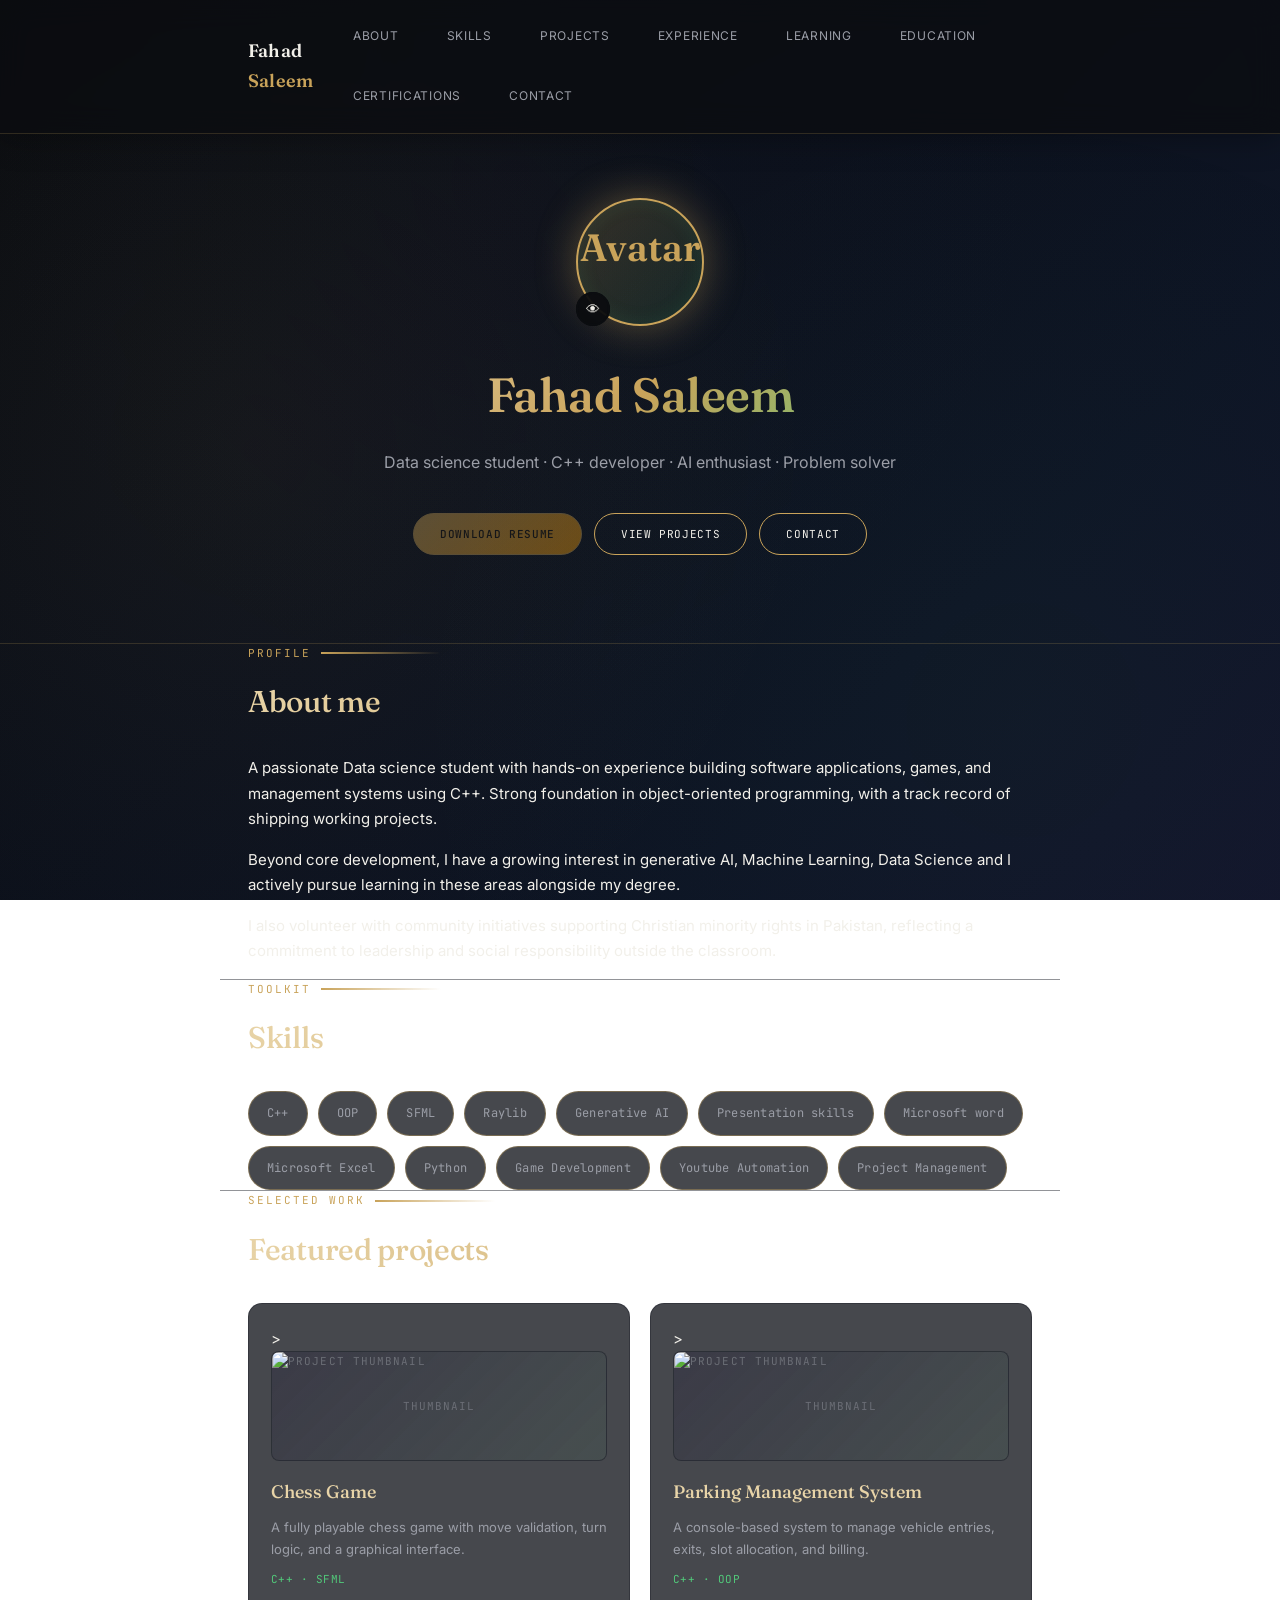
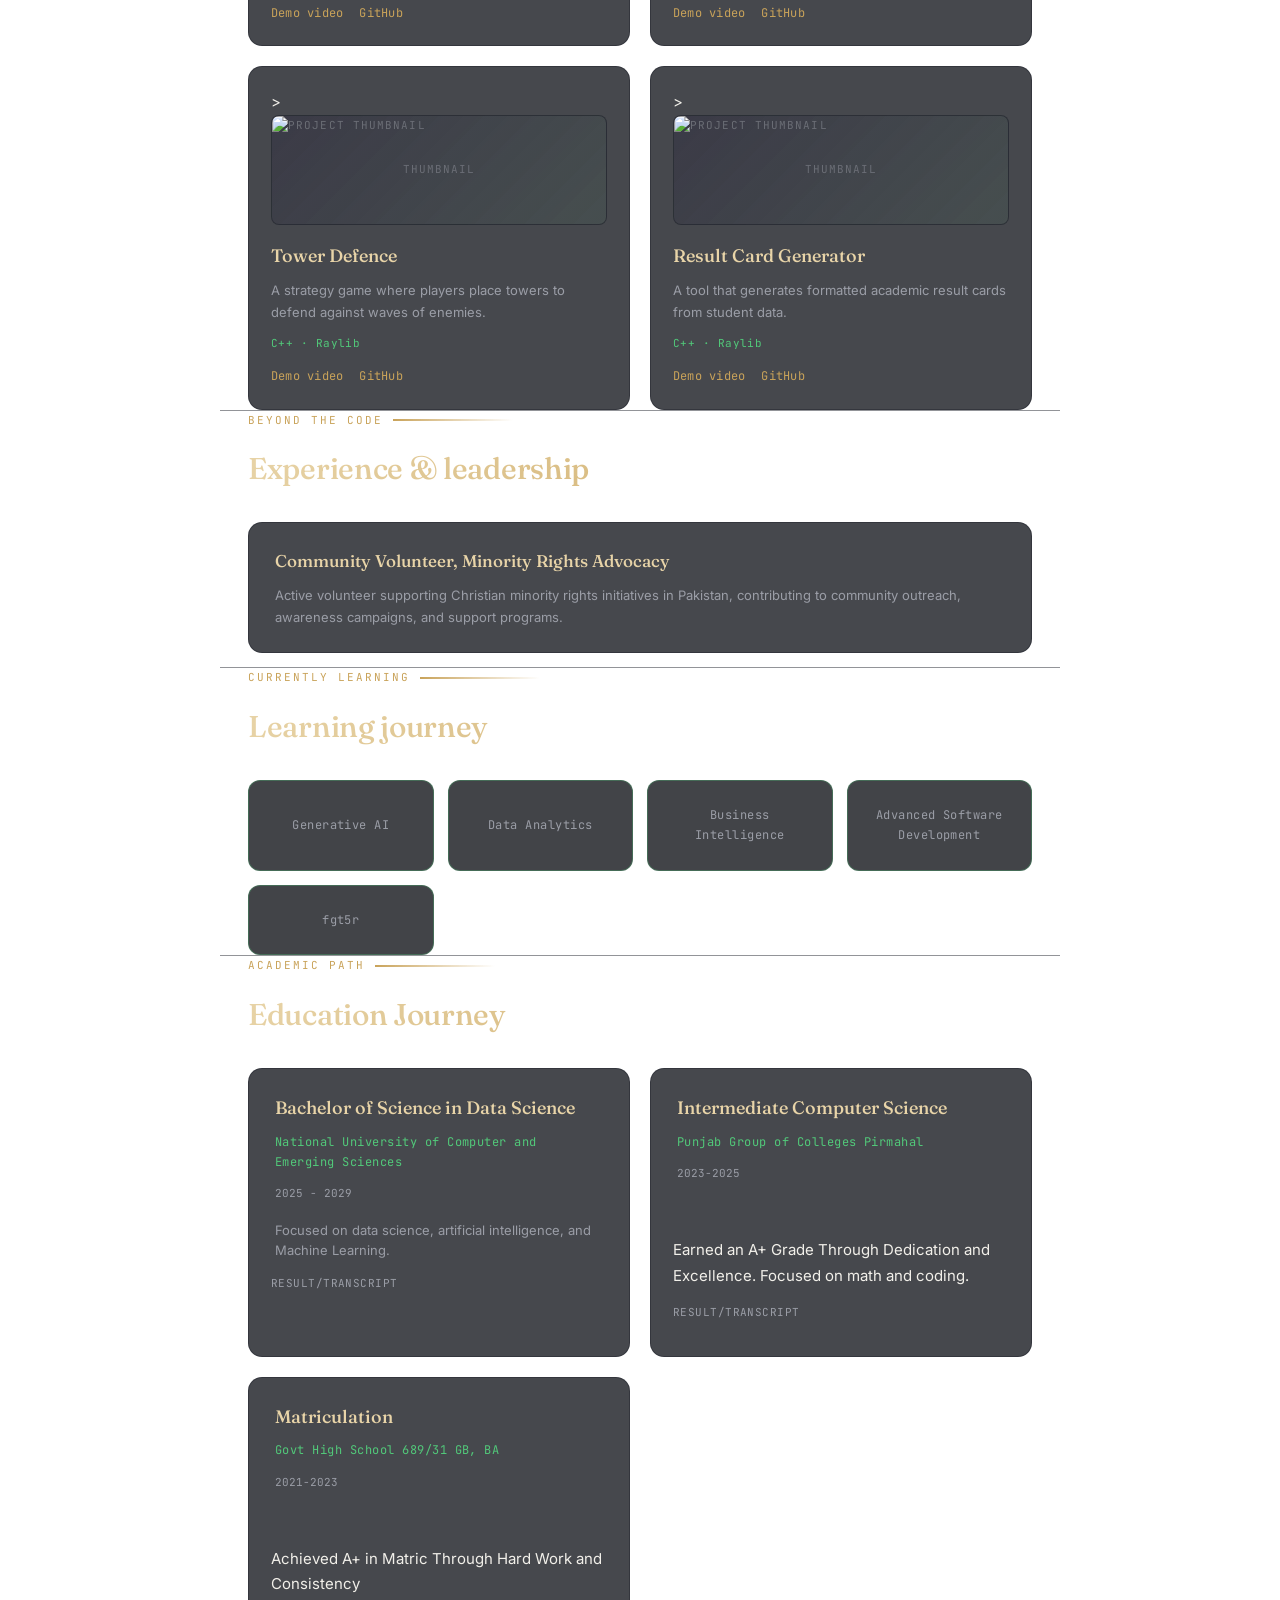
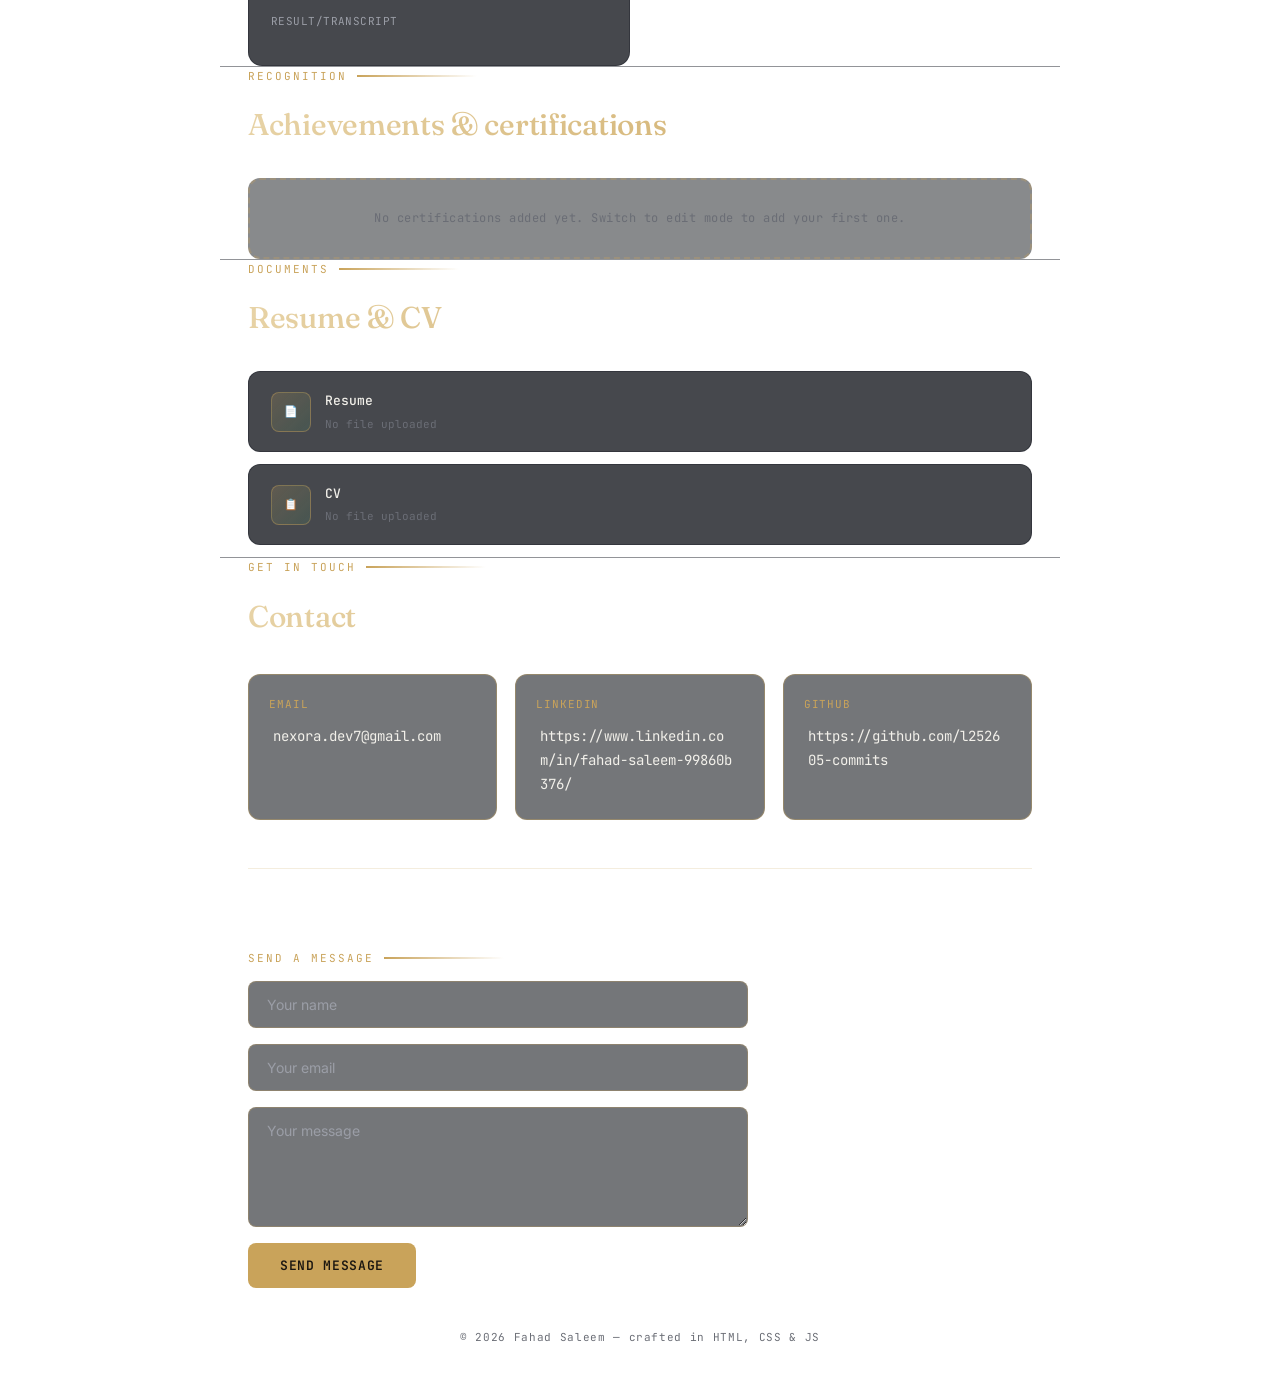
==== commit 28408522: "Add files via upload" ====
--- a/index.html
+++ b/index.html
@@ -2031,7 +2031,7 @@
     <span class="skill-pill">Python <button class="rm" onclick="removeItem(this)">remove</button></span>
     <span class="skill-pill">Game Development <button class="rm" onclick="removeItem(this)">remove</button></span>
   <span class="skill-pill">Youtube Automation <button class="rm" onclick="removeItem(this)">remove</button></span><span class="skill-pill">Project Management <button class="rm" onclick="removeItem(this)">remove</button></span></div>
-  <div class="add-row">
+  <div class="add-row edit-only">
     <input type="text" id="newSkillInput" placeholder="New skill name">
     <button class="btn small" onclick="addSkill()">Add skill</button>
   </div>
@@ -2041,7 +2041,7 @@
   <p class="eyebrow">Selected work</p>
   <h2>Featured projects</h2>
   <div class="projects-grid" id="projectsGrid">
-    <div class="project-card">
+    <div class="project-card" data-proj-id="proj1">>
       <button class="rm-project" onclick="removeItem(this)">remove</button>
       <div class="project-thumb" onclick="document.getElementById(&#39;thumbInput1&#39;).click()"><img src="" alt="Project thumbnail"><span>Thumbnail</span></div>
       <input type="file" id="thumbInput1" accept="image/*" style="display:none" onchange="handleThumbUpload(event, this)">
@@ -2055,7 +2055,7 @@
       <button class="btn small edit-links-btn" onclick="editProjectLinks(this)" style="margin-top:10px;">Edit links</button>
     </div>
 
-    <div class="project-card">
+    <div class="project-card" data-proj-id="proj2">>
       <button class="rm-project" onclick="removeItem(this)">remove</button>
       <div class="project-thumb" onclick="document.getElementById(&#39;thumbInput2&#39;).click()"><img src="" alt="Project thumbnail"><span>Thumbnail</span></div>
       <input type="file" id="thumbInput2" accept="image/*" style="display:none" onchange="handleThumbUpload(event, this)">
@@ -2069,7 +2069,7 @@
       <button class="btn small edit-links-btn" onclick="editProjectLinks(this)" style="margin-top:10px;">Edit links</button>
     </div>
 
-    <div class="project-card">
+    <div class="project-card" data-proj-id="proj3">>
       <button class="rm-project" onclick="removeItem(this)">remove</button>
       <div class="project-thumb" onclick="document.getElementById(&#39;thumbInput3&#39;).click()"><img src="" alt="Project thumbnail"><span>Thumbnail</span></div>
       <input type="file" id="thumbInput3" accept="image/*" style="display:none" onchange="handleThumbUpload(event, this)">
@@ -2083,7 +2083,7 @@
       <button class="btn small edit-links-btn" onclick="editProjectLinks(this)" style="margin-top:10px;">Edit links</button>
     </div>
 
-    <div class="project-card">
+    <div class="project-card" data-proj-id="proj4">>
       <button class="rm-project" onclick="removeItem(this)">remove</button>
       <div class="project-thumb" onclick="document.getElementById(&#39;thumbInput4&#39;).click()"><img src="" alt="Project thumbnail"><span>Thumbnail</span></div>
       <input type="file" id="thumbInput4" accept="image/*" style="display:none" onchange="handleThumbUpload(event, this)">
@@ -2156,7 +2156,7 @@
   <div class="achievements-list" id="achievementsList">
     <div class="empty-state" id="achievementsEmpty" style="display: block;">No certifications added yet. Switch to edit mode to add your first one.</div>
   </div>
-  <div class="add-row">
+  <div class="add-row edit-only">
     <input type="text" id="newAchievementInput" placeholder="e.g. Google Data Analytics Certificate, 2026">
     <button class="btn small" onclick="addAchievement()">Add</button>
   </div>
@@ -2177,8 +2177,8 @@
     <div class="doc-actions">
       <button class="doc-action-btn" onclick="openDoc(&#39;resume&#39;)" id="resumeOpenBtn">View</button>
       <input type="file" id="resumeInput" accept="application/pdf,.doc,.docx" style="display:none;" onchange="handleDocUpload(event,&#39;resume&#39;)">
-      <button class="doc-action-btn" onclick="document.getElementById(&#39;resumeInput&#39;).click()">Upload</button>
-      <button class="doc-action-btn" onclick="removeDoc(&#39;resume&#39;)" id="resumeRmBtn" style="display: inline-block; background: rgba(255, 107, 107, 0.1); border-color: rgb(255, 107, 107); color: rgb(255, 107, 107);">Remove</button>
+      <button class="doc-action-btn edit-only" onclick="document.getElementById(&#39;resumeInput&#39;).click()">Upload</button>
+      <button class="doc-action-btn edit-only" onclick="removeDoc(&#39;resume&#39;)" id="resumeRmBtn">Remove</button>
     </div>
   </div>
 
@@ -2193,8 +2193,8 @@
     <div class="doc-actions">
       <button class="doc-action-btn" onclick="openDoc(&#39;cv&#39;)" id="cvOpenBtn">View</button>
       <input type="file" id="cvInput" accept="application/pdf,.doc,.docx" style="display:none;" onchange="handleDocUpload(event,&#39;cv&#39;)">
-      <button class="doc-action-btn" onclick="document.getElementById(&#39;cvInput&#39;).click()">Upload</button>
-      <button class="doc-action-btn" onclick="removeDoc(&#39;cv&#39;)" id="cvRmBtn" style="display: inline-block; background: rgba(255, 107, 107, 0.1); border-color: rgb(255, 107, 107); color: rgb(255, 107, 107);">Remove</button>
+      <button class="doc-action-btn edit-only" onclick="document.getElementById(&#39;cvInput&#39;).click()">Upload</button>
+      <button class="doc-action-btn edit-only" onclick="removeDoc(&#39;cv&#39;)" id="cvRmBtn">Remove</button>
     </div>
   </div>
 </section>
@@ -2257,448 +2257,329 @@
 
 
 <script>
-// ─────────────────────────────────────────────────────────────
-//  Fahad Saleem Portfolio  ·  app.js
-//
-//  SECURITY MODEL
-//  ──────────────
-//  • The edit button is completely invisible to everyone.
-//  • To access edit mode, press:  Ctrl + Shift + E
-//    on any page. A password prompt will appear.
-//    Only you know this shortcut + password combination.
-//  • The password is NEVER stored in plain text. Only its SHA-256
-//    hash is in this file. Even if someone reads this code they
-//    cannot reverse the hash to get the real password.
-//  • To change your password:
-//      1. Go to: https://emn178.github.io/online-tools/sha256.html
-//      2. Type your new password and copy the hash
-//      3. Replace ADMIN_HASH below with your new hash
-//
-//  IMAGES — How they work
-//  ───────────────────────
-//  When you upload an image on the live site (in edit mode),
-//  it goes directly to Cloudinary and gets a permanent public URL.
-//  That URL is saved so ALL visitors worldwide see your images.
-//  You only need to upload each image ONCE on the live site.
-// ─────────────────────────────────────────────────────────────
-
-// SHA-256 hash of your admin password (the real password is never stored here).
-// To change your password: hash your new one at https://emn178.github.io/online-tools/sha256.html
-// then replace ADMIN_HASH below with the new hash.
+// ============================================================
+// Fahad Saleem Portfolio - app.js
+// Password: FahadDev@2024!  (stored as SHA-256 hash only)
+// Edit access: Press Ctrl+Shift+E on desktop
+// ============================================================
+
 const ADMIN_HASH = 'c5f454eb6440bdc836166458fc452ed5b51606e2fe764c5044847f3ef6e9fbbb';
-
-// ── Cloudinary config ─────────────────────────────────────────
-// Images upload directly from browser → Cloudinary → permanent public URL
-// No server, no code change, no GitHub needed for new images
-const CLOUDINARY_CLOUD = 'dcjlfnia4';
+const CLOUDINARY_CLOUD  = 'dcjlfnia4';
 const CLOUDINARY_PRESET = 'portfolio_upload';
 
-async function uploadToCloudinary(file, onProgress) {
-  const formData = new FormData();
-  formData.append('file', file);
-  formData.append('upload_preset', CLOUDINARY_PRESET);
-
-  return new Promise((resolve, reject) => {
+// ── SHA-256 via browser crypto ───────────────────────────────
+async function sha256(msg) {
+  const buf  = await crypto.subtle.digest('SHA-256', new TextEncoder().encode(msg));
+  return Array.from(new Uint8Array(buf)).map(b => b.toString(16).padStart(2,'0')).join('');
+}
+
+// ── IndexedDB ────────────────────────────────────────────────
+const IDB = { db: null };
+function openDB() {
+  return new Promise((res, rej) => {
+    if (IDB.db) { res(IDB.db); return; }
+    const r = indexedDB.open('fahad_v3', 1);
+    r.onupgradeneeded = e => e.target.result.createObjectStore('kv');
+    r.onsuccess = e => { IDB.db = e.target.result; res(IDB.db); };
+    r.onerror   = e => rej(e.target.error);
+  });
+}
+async function dbSet(k, v) {
+  const d = await openDB();
+  return new Promise((res, rej) => {
+    const tx = d.transaction('kv','readwrite');
+    tx.objectStore('kv').put(v, k);
+    tx.oncomplete = res; tx.onerror = e => rej(e.target.error);
+  });
+}
+async function dbGet(k) {
+  const d = await openDB();
+  return new Promise((res, rej) => {
+    const tx  = d.transaction('kv','readonly');
+    const req = tx.objectStore('kv').get(k);
+    req.onsuccess = e => res(e.target.result ?? null);
+    req.onerror   = e => rej(e.target.error);
+  });
+}
+
+// ── Cloudinary upload ────────────────────────────────────────
+async function uploadToCloudinary(file) {
+  showOverlay('Uploading ' + file.name + '…');
+  const fd = new FormData();
+  fd.append('file', file);
+  fd.append('upload_preset', CLOUDINARY_PRESET);
+  return new Promise((res, rej) => {
     const xhr = new XMLHttpRequest();
-    xhr.open('POST', `https://api.cloudinary.com/v1_1/${CLOUDINARY_CLOUD}/image/upload`);
-
-    // Show upload progress
-    xhr.upload.onprogress = function(e) {
-      if (e.lengthComputable && onProgress) {
-        onProgress(Math.round((e.loaded / e.total) * 100));
-      }
+    xhr.open('POST', 'https://api.cloudinary.com/v1_1/' + CLOUDINARY_CLOUD + '/image/upload');
+    xhr.upload.onprogress = e => { if (e.lengthComputable) setProgress(Math.round(e.loaded/e.total*100)); };
+    xhr.onload  = () => {
+      hideOverlay();
+      if (xhr.status === 200) res(JSON.parse(xhr.responseText).secure_url);
+      else rej(new Error('Upload failed'));
     };
-
-    xhr.onload = function() {
-      if (xhr.status === 200) {
-        const res = JSON.parse(xhr.responseText);
-        resolve(res.secure_url); // permanent HTTPS URL visible to everyone
-      } else {
-        reject(new Error('Upload failed: ' + xhr.statusText));
-      }
-    };
-    xhr.onerror = () => reject(new Error('Network error during upload'));
-    xhr.send(formData);
+    xhr.onerror = () => { hideOverlay(); rej(new Error('Network error')); };
+    xhr.send(fd);
   });
 }
 
-// Show/hide upload progress overlay
-function showUploadProgress(msg) {
-  let overlay = document.getElementById('uploadOverlay');
-  if (!overlay) {
-    overlay = document.createElement('div');
-    overlay.id = 'uploadOverlay';
-    overlay.style.cssText = `
-      position:fixed; inset:0; z-index:9999;
-      background:rgba(11,13,16,0.88); backdrop-filter:blur(6px);
-      display:flex; flex-direction:column; align-items:center; justify-content:center;
-      color:#f2f0ea; font-family:'JetBrains Mono','Courier New',monospace; font-size:14px;
-      gap:16px;
-    `;
-    overlay.innerHTML = `
-      <div id="uploadMsg" style="letter-spacing:0.05em"></div>
-      <div style="width:220px;height:4px;background:#272b33;border-radius:2px;overflow:hidden">
-        <div id="uploadBar" style="height:100%;width:0%;background:#c9a35a;transition:width 0.2s;border-radius:2px"></div>
-      </div>
-      <div id="uploadPct" style="color:#9b9ea7;font-size:12px">0%</div>
-    `;
-    document.body.appendChild(overlay);
-  }
-  overlay.style.display = 'flex';
+function showOverlay(msg) {
+  const o = document.getElementById('uploadOverlay');
+  if (!o) return;
   document.getElementById('uploadMsg').textContent = msg;
   document.getElementById('uploadBar').style.width = '0%';
   document.getElementById('uploadPct').textContent = '0%';
-}
-
-function updateUploadProgress(pct) {
-  const bar = document.getElementById('uploadBar');
-  const pctEl = document.getElementById('uploadPct');
-  if (bar) bar.style.width = pct + '%';
-  if (pctEl) pctEl.textContent = pct + '%';
-}
-
-function hideUploadProgress() {
-  const overlay = document.getElementById('uploadOverlay');
-  if (overlay) overlay.style.display = 'none';
-}
-
-// ── SHA-256 helper (built-in browser crypto) ─────────────────
-async function sha256(message) {
-  const msgBuffer = new TextEncoder().encode(message);
-  const hashBuffer = await crypto.subtle.digest('SHA-256', msgBuffer);
-  const hashArray = Array.from(new Uint8Array(hashBuffer));
-  return hashArray.map(b => b.toString(16).padStart(2, '0')).join('');
-}
-
-// ── Secret admin access via URL hash ─────────────────────────
-// Navigate to yoursite.com/#admin to reveal the edit button
-function checkAdminHash() {
-  if (window.location.hash === '#admin') {
-    // Clean the URL so #admin doesn't stay visible
-    history.replaceState(null, '', window.location.pathname);
-    activateEditMode();
+  o.style.display = 'flex';
+}
+function setProgress(p) {
+  const b = document.getElementById('uploadBar');
+  const t = document.getElementById('uploadPct');
+  if (b) b.style.width = p + '%';
+  if (t) t.textContent = p + '%';
+}
+function hideOverlay() {
+  const o = document.getElementById('uploadOverlay');
+  if (o) o.style.display = 'none';
+}
+
+// ── ADMIN / EDIT MODE ────────────────────────────────────────
+// Edit button is INVISIBLE to everyone.
+// Only way in: Ctrl+Shift+E → password prompt
+// After correct password: edit button appears for this session only.
+// On page reload: button is hidden again — must re-enter password.
+let editUnlocked = false;
+
+document.addEventListener('keydown', async function(e) {
+  if (e.ctrlKey && e.shiftKey && e.key === 'E') {
+    e.preventDefault();
+    if (editUnlocked) {
+      // Already unlocked - just toggle
+      toggleEdit();
+      return;
+    }
+    const pw = prompt('🔐 Enter admin password:');
+    if (!pw) return;
+    const hash = await sha256(pw);
+    if (hash !== ADMIN_HASH) {
+      alert('❌ Wrong password.');
+      return;
+    }
+    editUnlocked = true;
+    const btn = document.getElementById('editToggle');
+    if (btn) { btn.style.display = 'inline-block'; }
+    enableEditMode(true);
   }
-}
-
-async function activateEditMode() {
-  const pw = prompt('🔐 Enter admin password:');
-  if (pw === null) return;
-  const hash = await sha256(pw);
-  if (hash !== ADMIN_HASH) {
-    alert('❌ Wrong password.');
-    return;
-  }
-  // Show the edit button and enter edit mode
-  const btn = document.getElementById('editToggle');
-  btn.style.display = 'inline-block';
-  enableEditMode(true);
-}
-
-// ── Edit mode toggle ──────────────────────────────────────────
-const EDITABLE_SELECTORS = [
-  '#heroName', '#heroTag', '#aboutP1', '#aboutP2', '#aboutP3'
-];
+});
+
+// This is called by the visible Done Editing button only
+function toggleEdit() {
+  if (!editUnlocked) return; // safety - never runs without password
+  const isOn = document.body.classList.contains('edit-mode');
+  enableEditMode(!isOn);
+}
 
 function enableEditMode(on) {
   document.body.classList.toggle('edit-mode', on);
   const btn = document.getElementById('editToggle');
-  if (btn) {
-    btn.textContent = on ? '✓ Done editing' : '✏️ Edit mode';
-    btn.classList.toggle('active', on);
-  }
-  EDITABLE_SELECTORS.forEach(sel => {
+  if (btn) btn.textContent = on ? '✓ Done editing' : '✏️ Edit mode';
+  // Make text fields editable
+  ['#heroName','#heroTag','#aboutP1','#aboutP2','#aboutP3'].forEach(sel => {
     const el = document.querySelector(sel);
     if (el) el.setAttribute('contenteditable', on ? 'true' : 'false');
   });
-  document.querySelectorAll(
-    '.education-item h3, .education-item .institution, .education-item .duration, .education-item .details, ' +
-    '.project-card h3, .project-card .desc, .project-card .tech, ' +
-    '.exp-item h3, .exp-item p'
-  ).forEach(el => el.setAttribute('contenteditable', on ? 'true' : 'false'));
+  document.querySelectorAll('.project-card h3,.project-card .desc,.project-card .tech,.exp-item h3,.exp-item p,.education-item h3,.education-item .institution,.education-item .duration,.education-item .details').forEach(el => {
+    el.setAttribute('contenteditable', on ? 'true' : 'false');
+  });
   if (!on) saveAll();
 }
 
-// The toggle button calls this (only visible after #admin flow)
-function toggleEdit() {
-  const isOn = document.body.classList.contains('edit-mode');
-  enableEditMode(!isOn);
-}
-
-// ── IndexedDB ────────────────────────────────────────────────
-const DB_NAME = 'fahad_portfolio_db';
-const DB_VER  = 2;
-const STORE   = 'data';
-let _db = null;
-
-function openDB() {
-  return new Promise((resolve, reject) => {
-    if (_db) { resolve(_db); return; }
-    const req = indexedDB.open(DB_NAME, DB_VER);
-    req.onupgradeneeded = e => {
-      const d = e.target.result;
-      if (!d.objectStoreNames.contains(STORE)) d.createObjectStore(STORE);
-    };
-    req.onsuccess = e => { _db = e.target.result; resolve(_db); };
-    req.onerror   = e => reject(e.target.error);
-  });
-}
-
-async function dbSet(key, value) {
-  const d = await openDB();
-  return new Promise((res, rej) => {
-    const tx = d.transaction(STORE, 'readwrite');
-    tx.objectStore(STORE).put(value, key);
-    tx.oncomplete = res;
-    tx.onerror = e => rej(e.target.error);
-  });
-}
-
-async function dbGet(key) {
-  const d = await openDB();
-  return new Promise((res, rej) => {
-    const tx  = d.transaction(STORE, 'readonly');
-    const req = tx.objectStore(STORE).get(key);
-    req.onsuccess = e => res(e.target.result ?? null);
-    req.onerror   = e => rej(e.target.error);
-  });
-}
-
-// ── Save all content to IndexedDB ────────────────────────────
+// ── Utility ──────────────────────────────────────────────────
+function esc(str) {
+  const d = document.createElement('div');
+  d.textContent = str;
+  return d.innerHTML;
+}
+
+function removeItem(btn) {
+  if (!editUnlocked) return; // block if not admin
+  const sel = ['.skill-pill','.project-card','.achievement','.exp-item','.learning-item','.education-item','.contact-item'];
+  let el = null;
+  for (const s of sel) { el = btn.closest(s); if (el) break; }
+  if (!el) return;
+  el.remove();
+  checkEmpty('achievementsList','achievementsEmpty');
+  checkEmpty('educationGrid','educationEmpty');
+  saveAll();
+}
+function removeLearning(btn) { removeItem(btn); }
+function removeDoc(type) {
+  if (!editUnlocked) return;
+  if (!confirm('Remove this document?')) return;
+  docStore[type] = null;
+  refreshDocUI(type);
+  dbSet('doc_'+type, null);
+}
+
+function checkEmpty(listId, emptyId) {
+  const list  = document.getElementById(listId);
+  const empty = document.getElementById(emptyId);
+  if (list && empty) empty.style.display = list.querySelector('.achievement,.education-item') ? 'none' : 'block';
+}
+
+// ── Click ripple ─────────────────────────────────────────────
+document.addEventListener('click', function(e) {
+  const el = e.target.closest('button,a,.skill-pill,.learning-item,.project-card,.achievement,.exp-item,.education-item');
+  if (!el) return;
+  el.classList.remove('clicked'); void el.offsetWidth; el.classList.add('clicked');
+  setTimeout(() => el.classList.remove('clicked'), 600);
+});
+
+// ── Save / Load ──────────────────────────────────────────────
 async function saveAll() {
   const g   = id => { const e = document.getElementById(id); return e ? e.innerHTML : ''; };
   const txt = id => { const e = document.getElementById(id); return e ? e.textContent : ''; };
-  const data = {
-    heroName:         txt('heroName'),
-    heroTag:          txt('heroTag'),
-    aboutP1:          txt('aboutP1'),
-    aboutP2:          txt('aboutP2'),
-    aboutP3:          txt('aboutP3'),
-    skillsList:       g('skillsList'),
-    projectsGrid:     g('projectsGrid'),
-    expList:          g('expList'),
-    learningGrid:     g('learningGrid'),
-    educationGrid:    g('educationGrid'),
-    achievementsList: g('achievementsList'),
-    contactInfoGrid:  g('contactInfoGrid'),
-  };
-  try { await dbSet('main', data); } catch(e) { console.error('Save failed', e); }
-}
-
-// ── Load all content from IndexedDB ──────────────────────────
+  await dbSet('main', {
+    heroName: txt('heroName'), heroTag: txt('heroTag'),
+    aboutP1: txt('aboutP1'), aboutP2: txt('aboutP2'), aboutP3: txt('aboutP3'),
+    skillsList: g('skillsList'), projectsGrid: g('projectsGrid'),
+    expList: g('expList'), learningGrid: g('learningGrid'),
+    educationGrid: g('educationGrid'), achievementsList: g('achievementsList'),
+    contactInfoGrid: g('contactInfoGrid'),
+  });
+}
+
 async function loadAll() {
-  try {
-    await openDB();
-    const data = await dbGet('main');
-    if (data) {
-      const set = (id, val) => { const e = document.getElementById(id); if (e && val) e.innerHTML  = val; };
-      const txt = (id, val) => { const e = document.getElementById(id); if (e && val) e.textContent = val; };
-      txt('heroName', data.heroName);
-      txt('heroTag',  data.heroTag);
-      txt('aboutP1',  data.aboutP1);
-      txt('aboutP2',  data.aboutP2);
-      txt('aboutP3',  data.aboutP3);
-      set('skillsList',       data.skillsList);
-      set('projectsGrid',     data.projectsGrid);
-      set('expList',          data.expList);
-      set('learningGrid',     data.learningGrid);
-      set('educationGrid',    data.educationGrid);
-      set('achievementsList', data.achievementsList);
-      set('contactInfoGrid',  data.contactInfoGrid);
-      checkAchievementsEmpty();
-      checkEducationEmpty();
-    }
-
-    // ── Load avatar URL from IDB ──────────────────────────
-    const avatarUrl = await dbGet('avatar');
-    if (avatarUrl) {
-      const img = document.getElementById('avatarImg');
-      if (img) { img.src = avatarUrl; img.style.display = 'block'; }
-      document.getElementById('avatar')?.classList.add('has-img');
-      checkAvatarViewBtn();
-    }
-
-    // ── Load ALL result-thumb images by data-uid ──────────
-    // This covers both education results and cert thumbs
-    document.querySelectorAll('[data-uid]').forEach(async el => {
-      const uid = el.dataset.uid;
-      const url = await dbGet('img_' + uid);
-      if (url) {
-        el.src = url;
-        el.style.display = 'block';
-        // If there's a paired view button, show it
-        const viewBtn = el.nextElementSibling;
-        if (viewBtn && viewBtn.classList.contains('result-view-btn')) {
-          viewBtn.style.display = 'inline-block';
-        }
+  await openDB();
+  const data = await dbGet('main');
+  if (data) {
+    const s = (id,v) => { const e=document.getElementById(id); if(e&&v) e.innerHTML=v; };
+    const t = (id,v) => { const e=document.getElementById(id); if(e&&v) e.textContent=v; };
+    t('heroName',data.heroName); t('heroTag',data.heroTag);
+    t('aboutP1',data.aboutP1);   t('aboutP2',data.aboutP2); t('aboutP3',data.aboutP3);
+    s('skillsList',data.skillsList); s('projectsGrid',data.projectsGrid);
+    s('expList',data.expList);       s('learningGrid',data.learningGrid);
+    s('educationGrid',data.educationGrid);
+    s('achievementsList',data.achievementsList);
+    s('contactInfoGrid',data.contactInfoGrid);
+    checkEmpty('achievementsList','achievementsEmpty');
+    checkEmpty('educationGrid','educationEmpty');
+  }
+  // Load avatar
+  const av = await dbGet('avatar');
+  if (av) {
+    const img = document.getElementById('avatarImg');
+    if (img) { img.src = av; img.style.display='block'; }
+    document.getElementById('avatar')?.classList.add('has-img');
+    updateAvatarBtn();
+  }
+  // Load all images by data-uid
+  document.querySelectorAll('[data-uid]').forEach(async el => {
+    const url = await dbGet('img_'+el.dataset.uid);
+    if (url) { el.src = url; el.style.display='block'; }
+  });
+  // Load project thumbs
+  document.querySelectorAll('.project-card[data-proj-id]').forEach(async card => {
+    const url = await dbGet('img_proj_'+card.dataset.projId);
+    if (url) {
+      let img = card.querySelector('.project-thumb');
+      if (!img) {
+        img = document.createElement('img');
+        img.className = 'project-thumb';
+        img.style.cssText = 'width:100%;height:180px;object-fit:cover;border-radius:8px;margin-bottom:12px;display:block';
+        card.insertBefore(img, card.firstChild);
       }
-    });
-
-    // ── Load cert images by data-cert-id ─────────────────
-    document.querySelectorAll('[data-cert-id]').forEach(async el => {
-      const uid = el.dataset.certId;
-      const url = await dbGet('img_cert_' + uid);
-      if (url) {
-        const thumb = el.querySelector('.cert-thumb');
-        if (thumb) { thumb.src = url; thumb.style.display = 'block'; }
-        const viewBtn = el.querySelector('.cert-view-btn');
-        if (viewBtn) viewBtn.style.display = 'inline';
-      }
-    });
-
-    // ── Load project thumbnails ───────────────────────────
-    document.querySelectorAll('.project-card[data-proj-id]').forEach(async el => {
-      const uid = el.dataset.projId;
-      const url = await dbGet('img_proj_' + uid);
-      if (url) {
-        let thumb = el.querySelector('.project-thumb');
-        if (!thumb) {
-          thumb = document.createElement('img');
-          thumb.className = 'project-thumb';
-          el.insertBefore(thumb, el.firstChild);
-        }
-        thumb.src = url;
-      }
-    });
-
-    // ── Load documents ────────────────────────────────────
-    for (const type of ['resume', 'cv']) {
-      const doc = await dbGet('doc_' + type);
-      if (doc) { docStore[type] = doc; refreshDocUI(type); }
-    }
-
-  } catch(e) { console.error('loadAll error', e); }
-}
-
-// ── Utility ──────────────────────────────────────────────────
-function escapeHtml(str) {
-  const d = document.createElement('div');
-  d.textContent = str;
-  return d.innerHTML;
-}
-
-// ── Remove items ─────────────────────────────────────────────
-function removeItem(btn) {
-  const TARGETS = [
-    '.skill-pill', '.project-card', '.achievement',
-    '.exp-item', '.learning-item', '.education-item', '.contact-item'
-  ];
-  let target = null;
-  for (const sel of TARGETS) {
-    target = btn.closest(sel);
-    if (target) break;
+      img.src = url;
+    }
+  });
+  // Load cert images
+  document.querySelectorAll('[data-cert-id]').forEach(async el => {
+    const url = await dbGet('img_cert_'+el.dataset.certId);
+    if (url) {
+      const thumb = el.querySelector('.cert-thumb');
+      if (thumb) { thumb.src=url; thumb.style.display='block'; }
+      const vb = el.querySelector('.cert-view-btn');
+      if (vb) vb.style.display='inline';
+    }
+  });
+  // Load docs
+  for (const type of ['resume','cv']) {
+    const doc = await dbGet('doc_'+type);
+    if (doc) { docStore[type]=doc; refreshDocUI(type); }
   }
-  if (!target) return;
-  target.remove();
-  checkAchievementsEmpty();
-  checkEducationEmpty();
-  saveAll();
-}
-
-function removeLearning(btn) { removeItem(btn); }
-
-// ── Click highlight (ripple ring on every interactive element) ─
-document.addEventListener('click', function(e) {
-  const el = e.target.closest(
-    'button, a, .skill-pill, .learning-item, .project-card, .achievement, .exp-item, .education-item, .contact-item, label'
-  );
-  if (!el) return;
-  el.classList.remove('clicked');
-  void el.offsetWidth; // force reflow to restart animation
-  el.classList.add('clicked');
-  setTimeout(() => el.classList.remove('clicked'), 600);
-});
-
-// ── Avatar ────────────────────────────────────────────────────
-async function handleAvatarUpload(event) {
-  const file = event.target.files[0];
-  if (!file) return;
-  try {
-    showUploadProgress('Uploading profile photo…');
-    const url = await uploadToCloudinary(file, p => updateUploadProgress(p));
-    hideUploadProgress();
-    const img = document.getElementById('avatarImg');
-    if (img) { img.src = url; img.style.display = 'block'; }
-    document.getElementById('avatar')?.classList.add('has-img');
-    checkAvatarViewBtn();
-    await dbSet('avatar', url); // store URL (not base64) — tiny, loads for everyone
-  } catch(e) {
-    hideUploadProgress();
-    alert('Upload failed. Check your internet connection and try again.');
-    console.error(e);
-  }
-}
-
-function checkAvatarViewBtn() {
+}
+
+// ── Avatar ───────────────────────────────────────────────────
+function updateAvatarBtn() {
   const btn = document.getElementById('avatarViewBtn');
   if (btn) btn.style.display = document.getElementById('avatar')?.classList.contains('has-img') ? 'flex' : 'none';
 }
-
+async function handleAvatarUpload(event) {
+  const file = event.target.files[0]; if (!file) return;
+  try {
+    const url = await uploadToCloudinary(file);
+    const img = document.getElementById('avatarImg');
+    if (img) { img.src=url; img.style.display='block'; }
+    document.getElementById('avatar')?.classList.add('has-img');
+    updateAvatarBtn();
+    await dbSet('avatar', url);
+  } catch(e) { alert('Upload failed: '+e.message); }
+}
 function openAvatarLightbox() {
-  const img = document.getElementById('avatarImg');
-  if (!img || !img.src) return;
-  document.getElementById('avatarLightboxImg').src = img.src;
-  document.getElementById('avatarLightbox').classList.add('open');
+  const src = document.getElementById('avatarImg')?.src;
+  if (!src || src === window.location.href) return;
+  document.getElementById('avatarLightboxImg').src = src;
+  document.getElementById('avatarLightbox').style.display = 'flex';
   document.body.style.overflow = 'hidden';
 }
 function closeAvatarLightbox() {
-  document.getElementById('avatarLightbox').classList.remove('open');
+  document.getElementById('avatarLightbox').style.display = 'none';
   document.body.style.overflow = '';
 }
 
-// ── Cert / image lightbox ─────────────────────────────────────
+// ── Cert lightbox ────────────────────────────────────────────
 function openCertLightbox(src) {
   document.getElementById('certLightboxImg').src = src;
-  document.getElementById('certLightbox').classList.add('open');
+  document.getElementById('certLightbox').style.display = 'flex';
   document.body.style.overflow = 'hidden';
 }
 function closeCertLightbox() {
-  document.getElementById('certLightbox').classList.remove('open');
+  document.getElementById('certLightbox').style.display = 'none';
   document.body.style.overflow = '';
 }
 async function openCertLightboxById(uid) {
-  const url = await dbGet('img_cert_' + uid);
+  const url = await dbGet('img_cert_'+uid);
   if (url) openCertLightbox(url);
 }
-
-document.addEventListener('keydown', e => {
-  if (e.key === 'Escape') { closeAvatarLightbox(); closeCertLightbox(); }
-});
-
-// ── Skills ────────────────────────────────────────────────────
+document.addEventListener('keydown', e => { if (e.key==='Escape') { closeAvatarLightbox(); closeCertLightbox(); } });
+
+// ── Skills ───────────────────────────────────────────────────
 function addSkill() {
-  const input = document.getElementById('newSkillInput');
-  const val = input.value.trim();
-  if (!val) return;
+  const inp = document.getElementById('newSkillInput');
+  const val = inp.value.trim(); if (!val) return;
   const pill = document.createElement('span');
   pill.className = 'skill-pill';
-  pill.innerHTML = escapeHtml(val) + '<button class="rm" onclick="removeItem(this)">×</button>';
+  pill.innerHTML = esc(val)+'<button class="rm" onclick="removeItem(this)">×</button>';
   document.getElementById('skillsList').appendChild(pill);
-  input.value = '';
-  saveAll();
-}
-
-// ── Projects ──────────────────────────────────────────────────
+  inp.value = ''; saveAll();
+}
+
+// ── Projects ─────────────────────────────────────────────────
 function addProject() {
-  const name = prompt('Project name:');
-  if (!name?.trim()) return;
-  const desc = prompt('Short description:') || '';
-  const tech = prompt('Technologies (comma-separated):') || '';
-  const uid  = 'p' + Date.now();
+  const name = prompt('Project name:'); if (!name?.trim()) return;
+  const desc = prompt('Description:') || '';
+  const tech = prompt('Tech stack:') || '';
+  const uid  = 'proj_'+Date.now();
   const div  = document.createElement('div');
-  div.className = 'project-card';
-  div.dataset.projId = uid;
+  div.className='project-card'; div.dataset.projId=uid;
   div.innerHTML = `
-    <h3 contenteditable="false">${escapeHtml(name.trim())}</h3>
-    <p class="desc" contenteditable="false">${escapeHtml(desc.trim())}</p>
-    <p class="tech" contenteditable="false">${escapeHtml(tech.trim())}</p>
+    <h3 contenteditable="false">${esc(name.trim())}</h3>
+    <p class="desc" contenteditable="false">${esc(desc.trim())}</p>
+    <p class="tech" contenteditable="false">${esc(tech.trim())}</p>
     <div class="project-links">
-      <a href="#" target="_blank" rel="noopener">▶ Demo</a>
-      <a href="#" target="_blank" rel="noopener">⌥ GitHub</a>
+      <a href="#" target="_blank">▶ Demo</a>
+      <a href="#" target="_blank">⌥ GitHub</a>
     </div>
     <div class="project-actions">
-      <label class="action-btn">📷 Image
-        <input type="file" accept="image/*" style="display:none" onchange="handleProjectThumbUpload(event,this,'${uid}')">
-      </label>
+      <label class="action-btn">📷 Image<input type="file" accept="image/*" style="display:none" onchange="handleProjectThumbUpload(event,this,'${uid}')"></label>
       <button class="action-btn" onclick="editProjectLinks(this)">🔗 Links</button>
       <button class="rm-project" onclick="removeItem(this)">remove</button>
     </div>`;
@@ -2707,276 +2588,199 @@
 }
 
 function editProjectLinks(btn) {
-  const card  = btn.closest('.project-card');
+  const card = btn.closest('.project-card');
   const links = card.querySelectorAll('.project-links a');
-  const gh    = links[1];
-  const demo  = links[0];
-  const ghUrl   = prompt('GitHub URL:', gh.href !== location.href ? gh.href : '');
-  if (ghUrl !== null) gh.href = ghUrl.trim() || '#';
-  const demoUrl = prompt('Demo URL:', demo.href !== location.href ? demo.href : '');
-  if (demoUrl !== null) demo.href = demoUrl.trim() || '#';
+  const ghUrl = prompt('GitHub URL:', links[1]?.href||'');
+  if (ghUrl!==null) links[1].href = ghUrl||'#';
+  const demoUrl = prompt('Demo URL:', links[0]?.href||'');
+  if (demoUrl!==null) links[0].href = demoUrl||'#';
   saveAll();
 }
 
 async function handleProjectThumbUpload(event, input, uid) {
-  const file = event.target.files[0];
-  if (!file) return;
+  const file = event.target.files[0]; if (!file) return;
   try {
-    showUploadProgress('Uploading project image…');
-    const url = await uploadToCloudinary(file, p => updateUploadProgress(p));
-    hideUploadProgress();
-    const card = (typeof input === 'string')
-      ? document.querySelector(`[data-proj-id="${input}"]`)
-      : input.closest('.project-card');
-    let thumb = card?.querySelector('.project-thumb');
-    if (!thumb) {
-      thumb = document.createElement('img');
-      thumb.className = 'project-thumb';
-      card.insertBefore(thumb, card.firstChild);
-    }
-    thumb.src = url;
-    const projUid = card.dataset.projId || uid;
-    await dbSet('img_proj_' + projUid, url);
+    const url  = await uploadToCloudinary(file);
+    const card = input.closest?.('.project-card') || document.querySelector('[data-proj-id="'+uid+'"]');
+    let img = card?.querySelector('.project-thumb');
+    if (!img && card) {
+      img = document.createElement('img');
+      img.className = 'project-thumb';
+      img.style.cssText = 'width:100%;height:180px;object-fit:cover;border-radius:8px;margin-bottom:12px;display:block';
+      card.insertBefore(img, card.firstChild);
+    }
+    if (img) img.src = url;
+    const projUid = card?.dataset?.projId || uid;
+    await dbSet('img_proj_'+projUid, url);
     await saveAll();
-  } catch(e) {
-    hideUploadProgress();
-    alert('Upload failed. Check your internet connection and try again.');
-    console.error(e);
-  }
-}
-
-
-// ── Experience ────────────────────────────────────────────────
+  } catch(e) { alert('Upload failed: '+e.message); }
+}
+
+// ── Experience ───────────────────────────────────────────────
 function addExperience() {
-  const title = prompt('Job title / role:');
-  if (!title?.trim()) return;
-  const desc = prompt('Description:') || '';
-  const div  = document.createElement('div');
+  const title = prompt('Job title:'); if (!title?.trim()) return;
+  const desc  = prompt('Description:') || '';
+  const div   = document.createElement('div');
   div.className = 'exp-item';
-  div.innerHTML = `<h3 contenteditable="false">${escapeHtml(title.trim())}</h3>
-    <p contenteditable="false">${escapeHtml(desc.trim())}</p>
+  div.innerHTML = `<h3 contenteditable="false">${esc(title.trim())}</h3>
+    <p contenteditable="false">${esc(desc.trim())}</p>
     <button class="rm" onclick="removeItem(this)">remove</button>`;
   document.getElementById('expList').appendChild(div);
   saveAll();
 }
 
-// ── Learning ──────────────────────────────────────────────────
+// ── Learning ─────────────────────────────────────────────────
 function addLearning() {
-  const topic = prompt('New learning topic:');
-  if (!topic?.trim()) return;
-  const grid   = document.getElementById('learningGrid');
-  const addBtn = grid.querySelector('.add-learning-btn');
-  const div    = document.createElement('div');
+  const topic = prompt('Learning topic:'); if (!topic?.trim()) return;
+  const grid = document.getElementById('learningGrid');
+  const add  = grid.querySelector('.add-learning-btn');
+  const div  = document.createElement('div');
   div.className = 'learning-item';
-  div.innerHTML = escapeHtml(topic.trim()) +
-    '<button class="rm-learn" onclick="removeItem(this)">remove</button>';
-  grid.insertBefore(div, addBtn);
+  div.innerHTML = esc(topic.trim())+'<button class="rm-learn" onclick="removeItem(this)">remove</button>';
+  grid.insertBefore(div, add);
   saveAll();
 }
 
-// ── Certifications ────────────────────────────────────────────
-function checkAchievementsEmpty() {
-  const list  = document.getElementById('achievementsList');
-  const empty = document.getElementById('achievementsEmpty');
-  if (!list || !empty) return;
-  empty.style.display = list.querySelector('.achievement') ? 'none' : 'block';
-}
-
+// ── Certifications ───────────────────────────────────────────
 function addAchievement() {
-  const input = document.getElementById('newAchievementInput');
-  const val   = input.value.trim();
-  if (!val) return;
-  const uid = 'cert_' + Date.now();
+  const inp = document.getElementById('newAchievementInput');
+  const val = inp.value.trim(); if (!val) return;
+  const uid = 'cert_'+Date.now();
   const div = document.createElement('div');
-  div.className  = 'achievement';
-  div.dataset.certId = uid;
+  div.className='achievement'; div.dataset.certId=uid;
   div.innerHTML = `
-    <div class="cert-img-placeholder">
-      <span class="no-img-label">No img</span>
-    </div>
-    <img class="cert-thumb" data-uid="${uid}" src="" alt="certificate"
-         style="display:none;cursor:pointer" onclick="openCertLightbox(this.src)">
-    <span style="flex:1">${escapeHtml(val)}</span>
-    <button class="cert-view-btn" style="display:none" onclick="openCertLightboxById('${uid}')">View</button>
-    <label class="cert-upload-lbl" title="Upload certificate image">📎 Add image
+    <img class="cert-thumb" data-uid="${uid}" src="" alt="certificate" style="display:none;width:38px;height:38px;border-radius:6px;object-fit:cover;cursor:pointer" onclick="openCertLightbox(this.src)">
+    <span style="flex:1">${esc(val)}</span>
+    <button class="cert-view-btn" style="display:none;font-size:10px;color:#c9a35a;background:none;border:none;cursor:pointer" onclick="openCertLightboxById('${uid}')">View</button>
+    <label class="cert-upload-lbl" style="font-size:10px;color:#9b9ea7;cursor:pointer;display:none">📎 Add image
       <input type="file" accept="image/*" style="display:none" onchange="handleCertImg(event,this,'${uid}')">
     </label>
     <button class="rm" onclick="removeItem(this)">remove</button>`;
   document.getElementById('achievementsList').appendChild(div);
-  input.value = '';
-  checkAchievementsEmpty();
+  inp.value='';
+  checkEmpty('achievementsList','achievementsEmpty');
   saveAll();
 }
 
 async function handleCertImg(event, input, uid) {
-  const file = event.target.files[0];
-  if (!file) return;
+  const file = event.target.files[0]; if (!file) return;
   try {
-    showUploadProgress('Uploading certificate image…');
-    const url = await uploadToCloudinary(file, p => updateUploadProgress(p));
-    hideUploadProgress();
-    const achievement = input.closest('.achievement');
-    const placeholder = achievement.querySelector('.cert-img-placeholder');
-    const thumb       = achievement.querySelector('.cert-thumb');
-    const viewBtn     = achievement.querySelector('.cert-view-btn');
-    if (placeholder) placeholder.style.display = 'none';
-    if (thumb)  { thumb.src = url; thumb.style.display = 'block'; }
-    if (viewBtn) viewBtn.style.display = 'inline';
-    await dbSet('img_cert_' + uid, url);
+    const url  = await uploadToCloudinary(file);
+    const item = input.closest('.achievement');
+    const thumb = item?.querySelector('.cert-thumb');
+    const vb    = item?.querySelector('.cert-view-btn');
+    if (thumb) { thumb.src=url; thumb.style.display='block'; }
+    if (vb)    vb.style.display='inline';
+    await dbSet('img_cert_'+uid, url);
     await saveAll();
-  } catch(e) {
-    hideUploadProgress();
-    alert('Upload failed. Check your internet connection and try again.');
-    console.error(e);
-  }
-}
-
-
-// ── Education ─────────────────────────────────────────────────
-function checkEducationEmpty() {
-  const grid  = document.getElementById('educationGrid');
-  const empty = document.getElementById('educationEmpty');
-  if (!grid || !empty) return;
-  empty.style.display = grid.querySelector('.education-item') ? 'none' : 'block';
-}
-
+  } catch(e) { alert('Upload failed: '+e.message); }
+}
+
+// ── Education ────────────────────────────────────────────────
 function addEducation() {
-  const degree = prompt('Degree / qualification:');
-  if (!degree?.trim()) return;
-  const inst   = prompt('Institution:') || '';
-  const years  = prompt('Years (e.g. 2020–2024):') || '';
-  const details = prompt('Details / description:') || '';
-  const uid    = 'edu_' + Date.now();
-  const div    = document.createElement('div');
-  div.className = 'education-item';
-  div.dataset.eduId = uid;
+  const deg  = prompt('Degree:'); if (!deg?.trim()) return;
+  const inst = prompt('Institution:') || '';
+  const yrs  = prompt('Years (e.g. 2020-2024):') || '';
+  const det  = prompt('Details:') || '';
+  const uid  = 'edu_'+Date.now();
+  const div  = document.createElement('div');
+  div.className='education-item'; div.dataset.eduId=uid;
   div.innerHTML = `
     <button class="rm-edu" onclick="removeItem(this)">remove</button>
     <div class="education-header">
-      <h3 contenteditable="false">${escapeHtml(degree.trim())}</h3>
-      <p class="institution" contenteditable="false">${escapeHtml(inst.trim())}</p>
-      <p class="duration" contenteditable="false">${escapeHtml(years.trim())}</p>
+      <h3 contenteditable="false">${esc(deg.trim())}</h3>
+      <p class="institution" contenteditable="false">${esc(inst.trim())}</p>
+      <p class="duration" contenteditable="false">${esc(yrs.trim())}</p>
     </div>
-    <p class="details" contenteditable="false">${escapeHtml(details.trim())}</p>
+    <p class="details" contenteditable="false">${esc(det.trim())}</p>
     <div class="education-result-wrap">
-      <img class="result-thumb" data-uid="${uid}" src="" alt="Result"
-           style="display:none;cursor:pointer" onclick="openCertLightbox(this.src)">
-      <button class="result-view-btn" style="display:none"
-              onclick="openCertLightbox(this.previousElementSibling.src)">View result</button>
+      <img class="result-thumb" data-uid="${uid}" src="" style="display:none;cursor:pointer;width:80px;height:80px;object-fit:cover;border-radius:6px" alt="result" onclick="openCertLightbox(this.src)">
       <div class="result-info">
         <span class="result-label">Result/Transcript</span>
-        <label class="result-upload-lbl cert-upload-lbl">Upload result
-          <input type="file" accept="image/*" style="display:none"
-                 onchange="handleEducationResult(event,this,'${uid}')">
+        <label class="result-upload-lbl cert-upload-lbl" style="display:none;font-size:10px;cursor:pointer;color:#9b9ea7">Upload result
+          <input type="file" accept="image/*" style="display:none" onchange="handleEducationResult(event,this,'${uid}')">
         </label>
       </div>
     </div>`;
   document.getElementById('educationGrid').appendChild(div);
-  checkEducationEmpty();
+  checkEmpty('educationGrid','educationEmpty');
   saveAll();
 }
 
 async function handleEducationResult(event, input, uid) {
-  const file = event.target.files[0];
-  if (!file) return;
+  const file = event.target.files[0]; if (!file) return;
   try {
-    showUploadProgress('Uploading result image…');
-    const url = await uploadToCloudinary(file, p => updateUploadProgress(p));
-    hideUploadProgress();
-    const item     = input.closest('.education-item');
-    const resultImg = item.querySelector('.result-thumb');
-    const viewBtn   = item.querySelector('.result-view-btn');
-    const imgUid    = (resultImg && resultImg.dataset.uid) ? resultImg.dataset.uid : uid;
-    if (resultImg) { resultImg.src = url; resultImg.style.display = 'block'; }
-    if (viewBtn)   { viewBtn.style.display = 'inline-block'; }
-    await dbSet('img_' + imgUid, url);
+    const url  = await uploadToCloudinary(file);
+    const item = input.closest('.education-item');
+    const img  = item?.querySelector('.result-thumb');
+    const imgUid = img?.dataset?.uid || uid;
+    if (img) { img.src=url; img.style.display='block'; }
+    await dbSet('img_'+imgUid, url);
     await saveAll();
-  } catch(e) {
-    hideUploadProgress();
-    alert('Upload failed. Check your internet connection and try again.');
-    console.error(e);
-  }
-}
-
-
-// ── Contact ───────────────────────────────────────────────────
+  } catch(e) { alert('Upload failed: '+e.message); }
+}
+
+// ── Contact ──────────────────────────────────────────────────
 function addContact() {
-  const label = prompt('Label (e.g. Phone, LinkedIn):');
-  if (!label?.trim()) return;
-  const val = prompt('Value / URL:') || '';
-  const div = document.createElement('div');
-  div.className = 'contact-item';
-  div.innerHTML = `<span class="contact-label">${escapeHtml(label.trim())}</span>
-    <span class="contact-val">${escapeHtml(val.trim())}</span>
-    <button class="rm" onclick="removeItem(this)">remove</button>`;
+  const label = prompt('Label (e.g. Email, Phone):'); if (!label?.trim()) return;
+  const val   = prompt('Value:') || '';
+  const div   = document.createElement('div');
+  div.className='contact-item';
+  div.innerHTML = `<span class="contact-label">${esc(label.trim())}</span>
+    <span class="contact-val">${esc(val.trim())}</span>
+    <button class="rm edit-only" onclick="removeItem(this)">×</button>`;
   document.getElementById('contactInfoGrid').appendChild(div);
   saveAll();
 }
 
-// ── Documents (Resume / CV) ────────────────────────────────────
+// ── Documents ────────────────────────────────────────────────
 const docStore = { resume: null, cv: null };
 
 async function handleDocUpload(event, type) {
-  const file = event.target.files[0];
-  if (!file) return;
+  if (!editUnlocked) return;
+  const file = event.target.files[0]; if (!file) return;
   const reader = new FileReader();
   reader.onload = async function(e) {
     const doc = { name: file.name, data: e.target.result, size: file.size };
     docStore[type] = doc;
     refreshDocUI(type);
-    await dbSet('doc_' + type, doc);
+    await dbSet('doc_'+type, doc);
   };
   reader.readAsDataURL(file);
 }
 
 function refreshDocUI(type) {
   const doc    = docStore[type];
-  const meta   = document.getElementById(type + 'Meta');
-  const openBtn = document.getElementById(type + 'OpenBtn');
-  const rmBtn  = document.getElementById(type + 'RmBtn');
+  const meta   = document.getElementById(type+'Meta');
+  const openBtn = document.getElementById(type+'OpenBtn');
+  const rmBtn  = document.getElementById(type+'RmBtn');
   if (!meta) return;
   if (doc) {
-    const kb = Math.round(doc.size / 1024);
-    meta.textContent = doc.name + ' — ' + (kb > 1024 ? (kb / 1024).toFixed(1) + ' MB' : kb + ' KB');
-    if (openBtn) openBtn.style.display = 'inline-block';
-    if (rmBtn)   rmBtn.style.display   = '';
+    const kb = Math.round(doc.size/1024);
+    meta.textContent = doc.name+' — '+(kb>1024?(kb/1024).toFixed(1)+' MB':kb+' KB');
+    if (openBtn) openBtn.style.display='inline-block';
+    if (rmBtn)   rmBtn.style.display='';
   } else {
     meta.textContent = 'No file uploaded';
-    if (openBtn) openBtn.style.display = 'none';
-    if (rmBtn)   rmBtn.style.display   = 'none';
+    if (openBtn) openBtn.style.display='none';
+    if (rmBtn)   rmBtn.style.display='none';
   }
 }
 
 function openDoc(type) {
   const doc = docStore[type];
-  if (!doc) { alert('No file uploaded yet.'); return; }
-  const win = window.open();
-  win.document.write(`<iframe src="${doc.data}" style="width:100%;height:100vh;border:none"></iframe>`);
-}
-
-async function removeDoc(type) {
-  if (!confirm('Remove this document?')) return;
-  docStore[type] = null;
-  refreshDocUI(type);
-  await dbSet('doc_' + type, null);
-}
-
-// ── Boot ──────────────────────────────────────────────────────
+  if (!doc) { alert('No document uploaded yet.'); return; }
+  const win = window.open('','_blank');
+  if (!win) { alert('Pop-up blocked. Please allow pop-ups for this site.'); return; }
+  win.document.write('<iframe src="'+doc.data+'" style="width:100%;height:100vh;border:none"></iframe>');
+}
+
+// ── Boot ─────────────────────────────────────────────────────
 window.addEventListener('load', async function() {
   await loadAll();
-  checkAvatarViewBtn();
-  ['resume', 'cv'].forEach(t => refreshDocUI(t));
+  updateAvatarBtn();
+  ['resume','cv'].forEach(t => refreshDocUI(t));
 });
-
-// ── Secret keyboard shortcut to access edit mode ──────────────
-// Press Ctrl + Shift + E  (only you know this)
-// Completely invisible — no button, no URL, no hint on the page
-document.addEventListener('keydown', function(e) {
-  if (e.ctrlKey && e.shiftKey && e.key === 'E') {
-    activateEditMode();
-  }
-});
-
 </script>
 </body>
 </html>
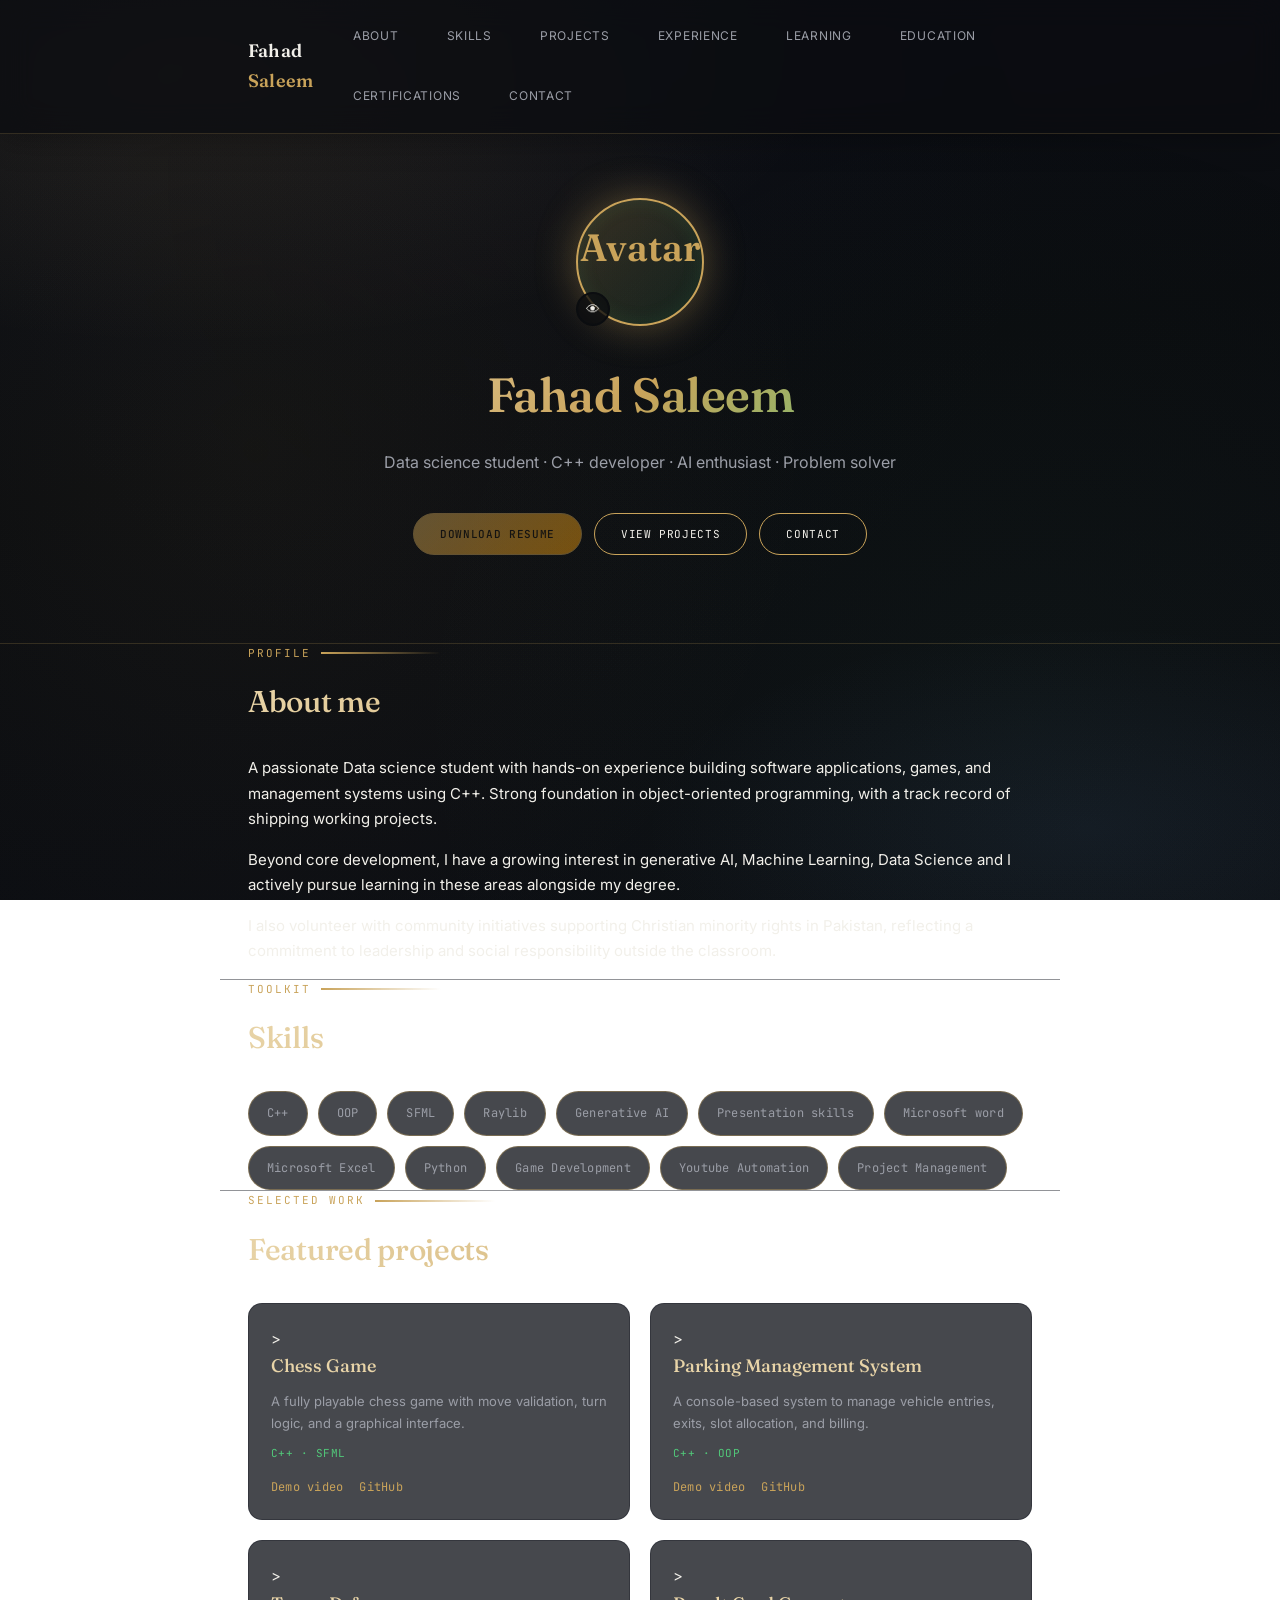
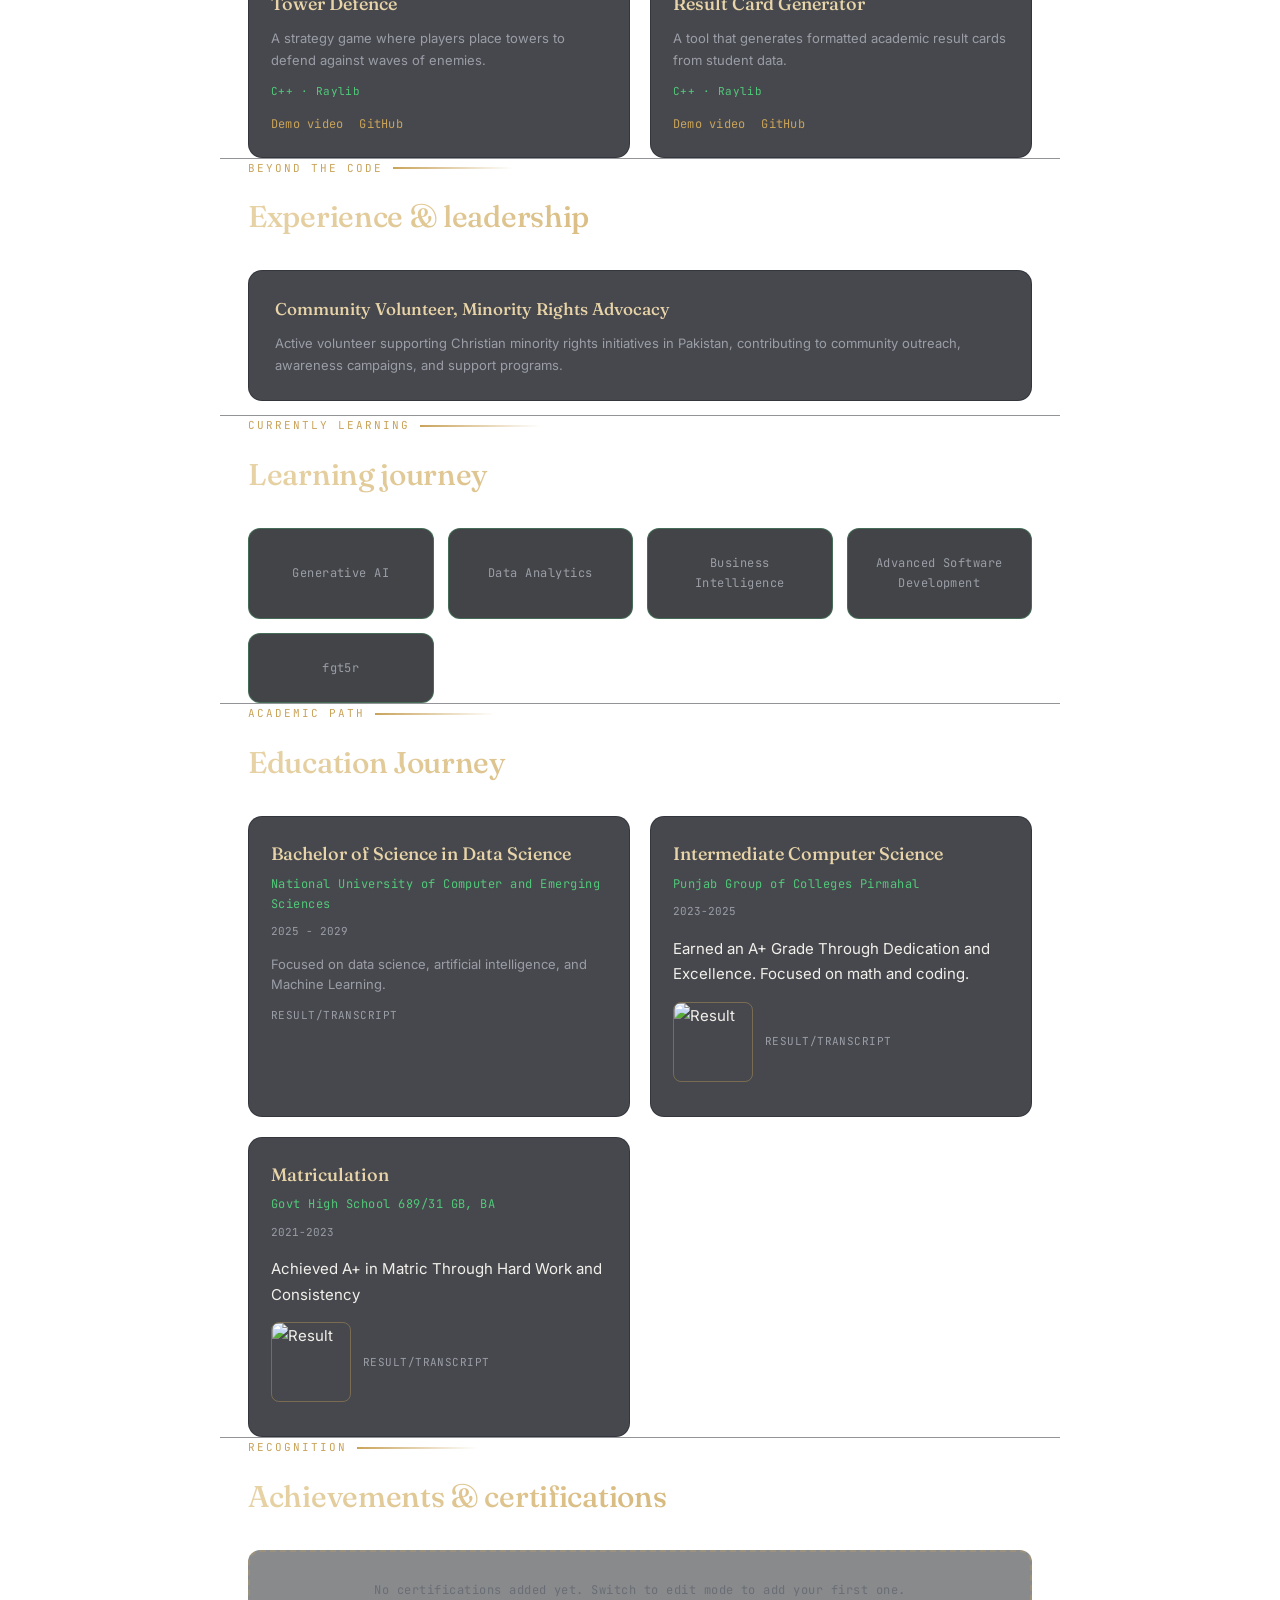
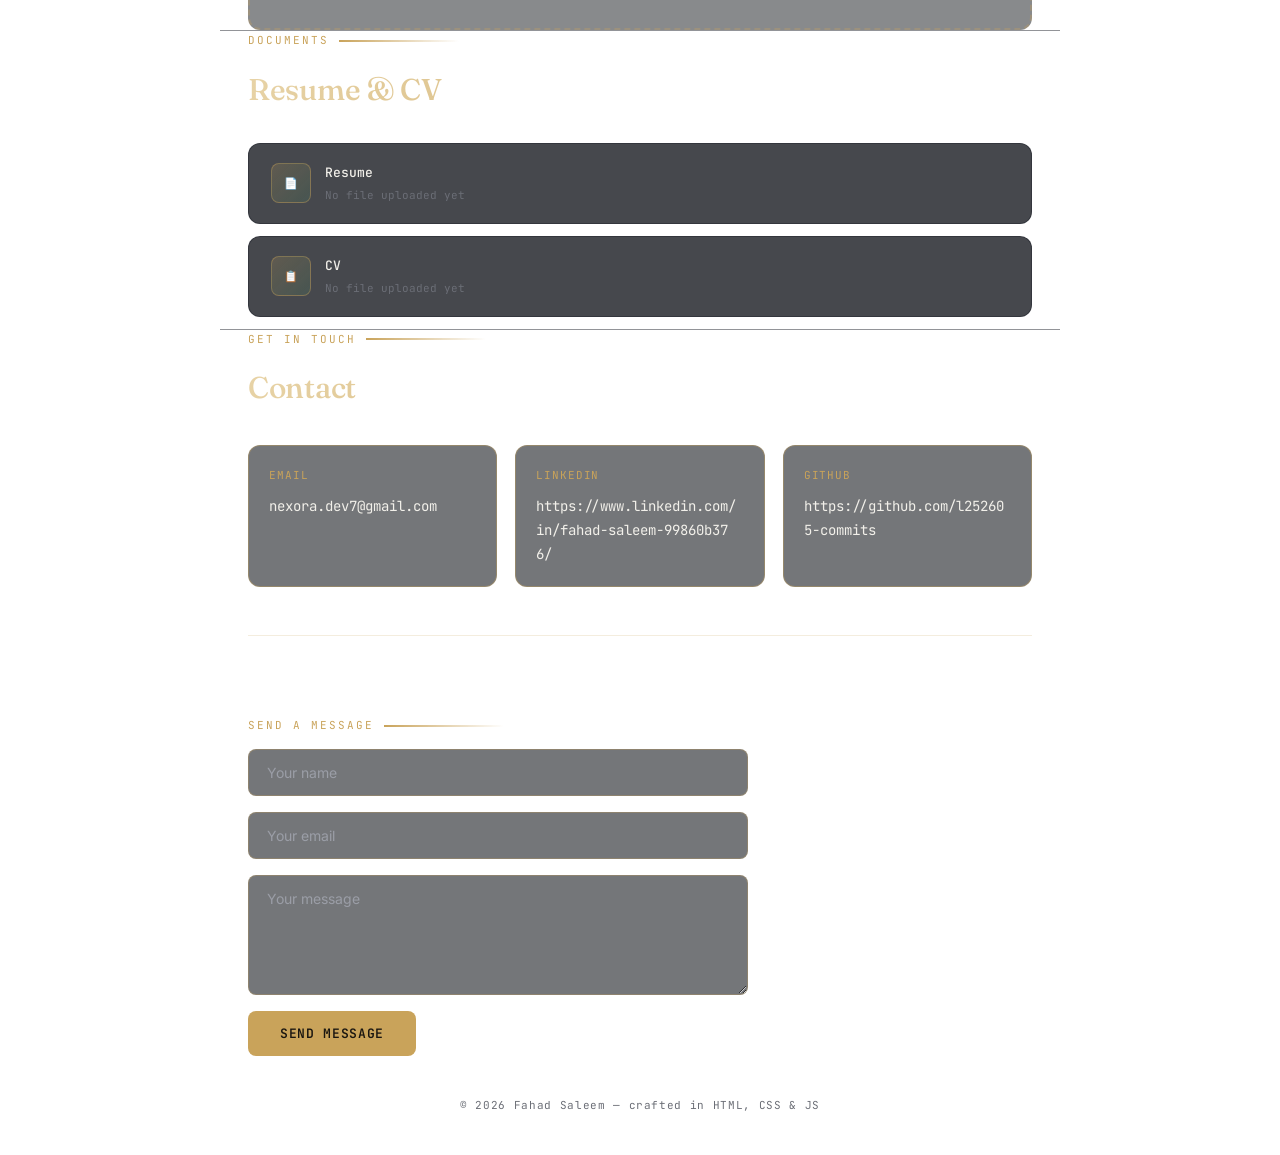
==== commit 3b0b864c: "Add files via upload" ====
--- a/index.html
+++ b/index.html
@@ -3,1969 +3,32 @@
 <head>
   <meta charset="UTF-8">
   <meta name="viewport" content="width=device-width, initial-scale=1.0">
-  <meta http-equiv="Cache-Control" content="no-cache, no-store, must-revalidate">
   <title>Fahad Saleem — Portfolio</title>
-  <meta name="description" content="Fahad Saleem — Data Science Student, C++ Developer, AI Enthusiast">
+  <meta name="description" content="Fahad Saleem — Data Science Student | C++ Developer | AI Enthusiast">
   <link rel="preconnect" href="https://fonts.googleapis.com">
   <link rel="preconnect" href="https://fonts.gstatic.com" crossorigin>
   <link href="https://fonts.googleapis.com/css2?family=Fraunces:ital,opsz,wght@0,9..144,300;0,9..144,600;1,9..144,300&family=Inter:wght@300;400;500&family=JetBrains+Mono:wght@400;500&display=swap" rel="stylesheet">
-  <style>
-    :root{
-      --bg:#0b0d10;
-      --bg-soft:#13161b;
-      --card:#181b21;
-      --line:#272b33;
-      --line-soft:#1f2229;
-      --text:#f2f0ea;
-      --text-dim:#9b9ea7;
-      --text-faint:#6b6e76;
-      --accent:#c9a35a;
-      --accent-soft:#2a261c;
-      --accent-light:#e8d4a8;
-      --success:#52c97a;
-      --warning:#f59e0b;
-      --danger:#ef4444;
-      --display:'Fraunces', serif;
-      --sans:'Inter',-apple-system,Helvetica,Arial,sans-serif;
-      --mono:'JetBrains Mono','Courier New',monospace;
-    }
-
-    * {
-      box-sizing: border-box;
-    }
-
-    html {
-      scroll-behavior: smooth;
-    }
-
-    body {
-      margin: 0;
-      font-family: var(--sans);
-      background: linear-gradient(135deg,
-        #0b0d10 0%,
-        #0e1525 18%,
-        #1a1535 35%,
-        #0d2030 52%,
-        #1c1408 68%,
-        #0e1520 85%,
-        #0b0d10 100%
-      );
-      background-attachment: fixed;
-      background-size: 400% 400%;
-      animation: gradientShift 20s ease infinite;
-      color: var(--text);
-      line-height: 1.7;
-      font-size: 15px;
-      position: relative;
-    }
-
-    @keyframes gradientShift {
-      0% { background-position: 0% 50%; }
-      50% { background-position: 100% 50%; }
-      100% { background-position: 0% 50%; }
-    }
-
-    body::before {
-      content: '';
-      position: fixed;
-      top: 0;
-      left: 0;
-      width: 100%;
-      height: 100%;
-      background: 
-        radial-gradient(circle at 20% 50%, rgba(201, 163, 90, 0.05) 0%, transparent 50%),
-        radial-gradient(circle at 80% 80%, rgba(82, 201, 122, 0.03) 0%, transparent 50%),
-        radial-gradient(circle at 40% 20%, rgba(42, 38, 61, 0.05) 0%, transparent 50%);
-      pointer-events: none;
-      z-index: 1;
-    }
-
-    body > * {
-      position: relative;
-      z-index: 2;
-    }
-
-    a {
-      color: var(--accent);
-      text-decoration: none;
-      transition: color 0.3s ease;
-    }
-
-    a:hover {
-      color: var(--accent-light);
-      text-decoration: underline;
-    }
-
-    .wrap {
-      max-width: 840px;
-      margin: 0 auto;
-      padding: 0 28px;
-    }
-
-    /* ===== NAVIGATION ===== */
-    nav {
-      position: sticky;
-      top: 0;
-      z-index: 50;
-      background: rgba(11, 13, 16, 0.75);
-      backdrop-filter: blur(15px);
-      border-bottom: 1px solid rgba(201, 163, 90, 0.2);
-      box-shadow: 0 4px 30px rgba(0, 0, 0, 0.3);
-    }
-
-    nav .wrap {
-      display: flex;
-      justify-content: space-between;
-      align-items: center;
-      padding: 18px 28px;
-    }
-
-    .nav-brand {
-      font-family: var(--display);
-      font-weight: 600;
-      font-size: 18px;
-      letter-spacing: 0.01em;
-      transition: all 0.3s ease;
-    }
-
-    .nav-brand:hover {
-      transform: scale(1.05);
-      color: var(--accent-light);
-    }
-
-    .nav-brand span {
-      color: var(--accent);
-    }
-
-    .nav-links {
-      display: flex;
-      gap: 24px;
-      flex-wrap: wrap;
-      font-size: 12px;
-      letter-spacing: 0.06em;
-      text-transform: uppercase;
-    }
-
-    .nav-links a {
-      color: var(--text-dim);
-      padding: 8px 12px;
-      border-radius: 6px;
-      transition: all 0.3s ease;
-      position: relative;
-    }
-
-    .nav-links a:hover {
-      color: var(--accent);
-      background: rgba(201, 163, 90, 0.1);
-      box-shadow: 0 0 15px rgba(201, 163, 90, 0.3);
-    }
-
-    #editToggle {
-      font-family: var(--mono);
-      font-size: 11px;
-      letter-spacing: 0.04em;
-      padding: 10px 18px;
-      border: 1px solid var(--line);
-      background: transparent;
-      color: var(--text-dim);
-      border-radius: 999px;
-      cursor: pointer;
-      text-transform: uppercase;
-      transition: all 0.3s ease;
-    }
-
-    #editToggle:hover {
-      border-color: var(--accent);
-      color: var(--accent);
-      box-shadow: 0 0 20px rgba(201, 163, 90, 0.4);
-      transform: translateY(-2px);
-    }
-
-    #editToggle.active {
-      color: var(--accent);
-      border-color: var(--accent);
-      background: rgba(201, 163, 90, 0.15);
-      box-shadow: 0 0 25px rgba(201, 163, 90, 0.5);
-    }
-
-    /* ===== SECTIONS ===== */
-    section {
-      padding: 88px 0;
-      border-bottom: 1px solid rgba(39, 43, 51, 0.5);
-    }
-
-    section:last-of-type {
-      border-bottom: none;
-    }
-
-    .eyebrow {
-      font-family: var(--mono);
-      font-size: 11px;
-      color: var(--accent);
-      text-transform: uppercase;
-      letter-spacing: 0.18em;
-      margin: 0 0 14px;
-      display: flex;
-      align-items: center;
-      gap: 10px;
-    }
-
-    .eyebrow::after {
-      content: '';
-      flex: 1;
-      height: 2px;
-      background: linear-gradient(90deg, var(--accent) 0%, transparent 100%);
-      max-width: 120px;
-    }
-
-    h2 {
-      font-family: var(--display);
-      font-size: 30px;
-      font-weight: 500;
-      margin: 0 0 28px;
-      letter-spacing: -0.01em;
-      background: linear-gradient(135deg, var(--accent-light) 0%, var(--accent) 100%);
-      -webkit-background-clip: text;
-      -webkit-text-fill-color: transparent;
-      background-clip: text;
-    }
-
-    h1 {
-      font-family: var(--display);
-      font-size: 48px;
-      font-weight: 600;
-      margin: 0 0 14px;
-      letter-spacing: -0.01em;
-      background: linear-gradient(135deg, var(--accent-light) 0%, var(--accent) 50%, #52c97a 100%);
-      -webkit-background-clip: text;
-      -webkit-text-fill-color: transparent;
-      background-clip: text;
-    }
-
-    /* ===== EDITABLE CONTENT ===== */
-    [contenteditable="true"] {
-      outline: 1px dashed transparent;
-      border-radius: 4px;
-      transition: outline-color 0.15s, background 0.15s;
-      padding: 2px 4px;
-    }
-
-    body.edit-mode [contenteditable="true"] {
-      outline-color: var(--accent);
-      cursor: text;
-      background: rgba(201, 163, 90, 0.08);
-    }
-
-    body.edit-mode [contenteditable="true"]:hover {
-      background: rgba(201, 163, 90, 0.15);
-    }
-
-    /* ===== HERO SECTION ===== */
-    .hero {
-      padding-top: 64px;
-      padding-bottom: 88px;
-      text-align: center;
-      border-bottom: 1px solid rgba(201, 163, 90, 0.2);
-    }
-
-    .avatar-wrap {
-      position: relative;
-      width: 128px;
-      height: 128px;
-      margin: 0 auto 28px;
-      animation: floatAvatar 3s ease-in-out infinite;
-    }
-
-    @keyframes floatAvatar {
-      0%, 100% { transform: translateY(0px); }
-      50% { transform: translateY(-10px); }
-    }
-
-    .avatar {
-      width: 128px;
-      height: 128px;
-      border-radius: 50%;
-      background: linear-gradient(135deg, rgba(201, 163, 90, 0.2) 0%, rgba(82, 201, 122, 0.1) 100%);
-      border: 2px solid var(--accent);
-      display: flex;
-      align-items: center;
-      justify-content: center;
-      font-family: var(--display);
-      font-size: 38px;
-      font-weight: 600;
-      color: var(--accent);
-      overflow: hidden;
-      box-shadow: 0 0 40px rgba(201, 163, 90, 0.4), inset 0 0 20px rgba(82, 201, 122, 0.1);
-      transition: all 0.4s ease;
-    }
-
-    .avatar:hover {
-      transform: scale(1.08);
-      box-shadow: 0 0 60px rgba(201, 163, 90, 0.6), inset 0 0 30px rgba(82, 201, 122, 0.15);
-      border-color: var(--accent-light);
-    }
-
-    .avatar img {
-      width: 100%;
-      height: 100%;
-      object-fit: cover;
-      display: none;
-    }
-
-    .avatar.has-img img {
-      display: block;
-    }
-
-    .avatar.has-img span {
-      display: none;
-    }
-
-    .avatar-edit {
-      position: absolute;
-      bottom: 0;
-      right: 0;
-      width: 36px;
-      height: 36px;
-      border-radius: 50%;
-      background: linear-gradient(135deg, var(--accent) 0%, #f59e0b 100%);
-      color: #1a1610;
-      border: 2px solid var(--bg);
-      display: none;
-      align-items: center;
-      justify-content: center;
-      cursor: pointer;
-      font-size: 15px;
-      font-family: var(--sans);
-      transition: all 0.3s ease;
-      box-shadow: 0 4px 15px rgba(201, 163, 90, 0.4);
-    }
-
-    .avatar-edit:hover {
-      transform: scale(1.15);
-      box-shadow: 0 6px 25px rgba(201, 163, 90, 0.6);
-    }
-
-    body.edit-mode .avatar-edit {
-      display: flex;
-    }
-
-    .avatar-view-btn {
-      position: absolute;
-      bottom: 0;
-      left: 0;
-      width: 36px;
-      height: 36px;
-      border-radius: 50%;
-      background: rgba(11, 13, 16, 0.75);
-      color: var(--text);
-      border: 2px solid var(--bg);
-      display: none;
-      align-items: center;
-      justify-content: center;
-      cursor: pointer;
-      font-size: 14px;
-      font-family: var(--sans);
-      z-index: 2;
-      transition: all 0.3s ease;
-    }
-
-    .avatar.has-img ~ .avatar-view-btn,
-    .avatar-wrap:has(.avatar.has-img) .avatar-view-btn {
-      display: flex;
-    }
-
-    .avatar-view-btn:hover {
-      background: var(--accent);
-      color: #1a1610;
-      transform: scale(1.15);
-    }
-
-    .tagline {
-      color: var(--text-dim);
-      font-size: 16px;
-      max-width: 520px;
-      margin: 0 auto 36px;
-      font-family: var(--sans);
-    }
-
-    .cta-row {
-      display: flex;
-      gap: 12px;
-      justify-content: center;
-      flex-wrap: wrap;
-    }
-
-    /* ===== BUTTONS ===== */
-    .btn {
-      font-family: var(--mono);
-      font-size: 11px;
-      letter-spacing: 0.06em;
-      padding: 13px 26px;
-      text-transform: uppercase;
-      border-radius: 999px;
-      border: 1.5px solid var(--accent);
-      cursor: pointer;
-      background: transparent;
-      color: var(--text);
-      transition: all 0.3s ease;
-      position: relative;
-      overflow: hidden;
-    }
-
-    .btn::before {
-      content: '';
-      position: absolute;
-      top: 50%;
-      left: 50%;
-      width: 0;
-      height: 0;
-      background: rgba(201, 163, 90, 0.2);
-      border-radius: 50%;
-      transform: translate(-50%, -50%);
-      transition: width 0.6s ease, height 0.6s ease;
-      z-index: -1;
-    }
-
-    .btn:hover::before {
-      width: 300px;
-      height: 300px;
-    }
-
-    .btn:hover {
-      color: var(--accent-light);
-      border-color: var(--accent-light);
-      box-shadow: 0 0 30px rgba(201, 163, 90, 0.4), inset 0 0 20px rgba(201, 163, 90, 0.1);
-      transform: translateY(-2px);
-    }
-
-    .btn.primary {
-      background: linear-gradient(135deg, var(--accent) 0%, #f59e0b 100%);
-      color: #1a1610;
-      border-color: var(--accent);
-      font-weight: 500;
-    }
-
-    .btn.primary:hover {
-      opacity: 0.95;
-      color: #1a1610;
-      box-shadow: 0 8px 30px rgba(201, 163, 90, 0.5);
-      transform: translateY(-3px);
-    }
-
-    .btn[disabled] {
-      opacity: 0.4;
-      cursor: not-allowed;
-    }
-
-    .btn.small {
-      padding: 8px 16px;
-      font-size: 10px;
-    }
-
-    /* ===== ABOUT SECTION ===== */
-    .about p {
-      color: var(--text-dim);
-      margin: 0 0 16px;
-      max-width: 680px;
-      font-size: 15px;
-      transition: color 0.3s ease;
-    }
-
-    .about p:hover {
-      color: var(--text);
-    }
-
-    .about p:first-letter {
-      font-family: var(--display);
-      font-size: 1.8em;
-      color: var(--accent);
-    }
-
-    /* ===== SKILLS SECTION ===== */
-    .skills {
-      display: flex;
-      flex-wrap: wrap;
-      gap: 10px;
-    }
-
-    .skill-pill {
-      font-family: var(--mono);
-      font-size: 12px;
-      padding: 11px 18px;
-      border: 1.5px solid rgba(201, 163, 90, 0.4);
-      border-radius: 999px;
-      background: rgba(24, 27, 33, 0.8);
-      color: var(--text-dim);
-      display: flex;
-      align-items: center;
-      gap: 8px;
-      letter-spacing: 0.02em;
-      transition: all 0.3s ease;
-      position: relative;
-      overflow: hidden;
-    }
-
-    .skill-pill::before {
-      content: '';
-      position: absolute;
-      inset: 0;
-      background: linear-gradient(135deg, rgba(82, 201, 122, 0.1) 0%, rgba(201, 163, 90, 0.1) 100%);
-      opacity: 0;
-      transition: opacity 0.3s ease;
-      border-radius: 999px;
-    }
-
-    .skill-pill:hover {
-      border-color: var(--accent);
-      color: var(--accent-light);
-      background: rgba(24, 27, 33, 0.95);
-      box-shadow: 0 0 25px rgba(201, 163, 90, 0.35), inset 0 0 15px rgba(82, 201, 122, 0.1);
-      transform: translateY(-3px) scale(1.05);
-    }
-
-    .skill-pill::before:hover {
-      opacity: 1;
-    }
-
-    .skill-pill .rm {
-      cursor: pointer;
-      color: #c9716b;
-      display: none;
-      background: none;
-      border: none;
-      font-family: var(--mono);
-      font-size: 11px;
-      padding: 0;
-      transition: all 0.2s ease;
-      margin-left: auto;
-    }
-
-    .skill-pill .rm:hover {
-      color: #ff6b6b;
-      transform: scale(1.2);
-    }
-
-    body.edit-mode .skill-pill .rm {
-      display: inline;
-    }
-
-    .add-row {
-      display: flex;
-      gap: 8px;
-      margin-top: 18px;
-    }
-
-    .add-row input {
-      background: rgba(19, 22, 27, 0.9);
-      border: 1.5px solid rgba(201, 163, 90, 0.3);
-      border-radius: 999px;
-      padding: 12px 18px;
-      color: var(--text);
-      font-family: var(--mono);
-      font-size: 12px;
-      flex: 1;
-      transition: all 0.3s ease;
-    }
-
-    .add-row input:focus {
-      outline: none;
-      border-color: var(--accent);
-      background: rgba(19, 22, 27, 0.98);
-      box-shadow: 0 0 20px rgba(201, 163, 90, 0.3);
-    }
-
-    /* ===== PROJECTS SECTION ===== */
-    .projects-grid {
-      display: grid;
-      grid-template-columns: repeat(auto-fit, minmax(250px, 1fr));
-      gap: 20px;
-    }
-
-    .project-card {
-      background: rgba(24, 27, 33, 0.8);
-      border: 1.5px solid rgba(39, 43, 51, 0.6);
-      border-radius: 14px;
-      padding: 22px;
-      position: relative;
-      transition: all 0.4s cubic-bezier(0.4, 0, 0.2, 1);
-      overflow: hidden;
-    }
-
-    .project-card::before {
-      content: '';
-      position: absolute;
-      inset: 0;
-      background: linear-gradient(135deg, rgba(82, 201, 122, 0.1) 0%, rgba(201, 163, 90, 0.1) 100%);
-      opacity: 0;
-      transition: opacity 0.4s ease;
-      border-radius: 14px;
-    }
-
-    .project-card:hover {
-      border-color: var(--accent);
-      box-shadow: 0 12px 40px rgba(201, 163, 90, 0.25), inset 0 0 30px rgba(82, 201, 122, 0.05);
-      transform: translateY(-8px) scale(1.02);
-      background: rgba(24, 27, 33, 0.95);
-    }
-
-    .project-card:hover::before {
-      opacity: 1;
-    }
-
-    .project-thumb {
-      height: 110px;
-      border-radius: 8px;
-      background: linear-gradient(135deg, rgba(42, 38, 61, 0.4) 0%, rgba(82, 201, 122, 0.05) 100%);
-      border: 1.5px solid rgba(39, 43, 51, 0.8);
-      display: flex;
-      align-items: center;
-      justify-content: center;
-      font-family: var(--mono);
-      font-size: 11px;
-      color: var(--text-faint);
-      margin-bottom: 16px;
-      letter-spacing: 0.1em;
-      text-transform: uppercase;
-      position: relative;
-      overflow: hidden;
-      transition: all 0.3s ease;
-    }
-
-    .project-thumb img {
-      width: 100%;
-      height: 100%;
-      object-fit: cover;
-      position: absolute;
-      top: 0;
-      left: 0;
-    }
-
-    .project-thumb span {
-      position: relative;
-      z-index: 1;
-      transition: all 0.3s ease;
-    }
-
-    .project-thumb {
-      pointer-events: none;
-    }
-    body.edit-mode .project-thumb {
-      pointer-events: auto;
-    }
-    .edit-links-btn {
-      display: none;
-    }
-    body.edit-mode .edit-links-btn {
-      display: inline-block;
-    }
-    body.edit-mode .project-thumb {
-      cursor: pointer;
-      border-color: rgba(201, 163, 90, 0.5);
-      background: rgba(201, 163, 90, 0.08);
-    }
-
-    body.edit-mode .project-thumb:hover {
-      border-color: var(--accent);
-      background: rgba(201, 163, 90, 0.15);
-      transform: translateY(-2px);
-      box-shadow: 0 4px 15px rgba(201, 163, 90, 0.2);
-    }
-
-    body.edit-mode .project-thumb:hover span {
-      color: var(--accent);
-    }
-
-    .project-card h3 {
-      font-family: var(--display);
-      font-size: 18px;
-      font-weight: 500;
-      margin: 0 0 8px;
-      color: var(--accent-light);
-      position: relative;
-      z-index: 1;
-    }
-
-    .project-card p.desc {
-      font-size: 13px;
-      color: var(--text-dim);
-      margin: 0 0 10px;
-      position: relative;
-      z-index: 1;
-    }
-
-    .project-card .tech {
-      font-family: var(--mono);
-      font-size: 11px;
-      color: #52c97a;
-      margin: 0 0 14px;
-      letter-spacing: 0.04em;
-      position: relative;
-      z-index: 1;
-    }
-
-    .project-links {
-      display: flex;
-      gap: 16px;
-      font-size: 12px;
-      flex-wrap: wrap;
-      font-family: var(--mono);
-      letter-spacing: 0.02em;
-      position: relative;
-      z-index: 1;
-    }
-
-    .project-card .rm-project {
-      position: absolute;
-      top: 14px;
-      right: 14px;
-      cursor: pointer;
-      color: #c9716b;
-      font-family: var(--mono);
-      font-size: 10px;
-      display: none;
-      background: rgba(201, 113, 107, 0.1);
-      border: 1px solid rgba(201, 113, 107, 0.3);
-      padding: 6px 10px;
-      border-radius: 6px;
-      letter-spacing: 0.04em;
-      transition: all 0.2s ease;
-      z-index: 2;
-    }
-
-    .project-card .rm-project:hover {
-      color: #ff6b6b;
-      background: rgba(255, 107, 107, 0.15);
-      border-color: #ff6b6b;
-      transform: scale(1.1);
-    }
-
-    body.edit-mode .project-card .rm-project {
-      display: block;
-    }
-
-    .add-project-card {
-      border: 2px dashed rgba(201, 163, 90, 0.4);
-      border-radius: 14px;
-      padding: 22px;
-      display: none;
-      align-items: center;
-      justify-content: center;
-      min-height: 180px;
-      color: var(--text-faint);
-      font-family: var(--mono);
-      font-size: 12px;
-      cursor: pointer;
-      letter-spacing: 0.04em;
-      transition: all 0.3s ease;
-    }
-
-    body.edit-mode .add-project-card {
-      display: flex;
-    }
-
-    .add-project-card:hover {
-      border-color: var(--accent);
-      color: var(--accent);
-      background: rgba(201, 163, 90, 0.08);
-      transform: scale(1.02);
-    }
-
-    /* ===== EXPERIENCE SECTION ===== */
-    .exp-item {
-      background: rgba(24, 27, 33, 0.8);
-      border: 1.5px solid rgba(39, 43, 51, 0.6);
-      border-radius: 14px;
-      padding: 24px 26px;
-      margin-bottom: 14px;
-      transition: all 0.3s ease;
-      position: relative;
-      overflow: hidden;
-    }
-
-    .exp-item::before {
-      content: '';
-      position: absolute;
-      left: 0;
-      top: 0;
-      height: 100%;
-      width: 4px;
-      background: linear-gradient(180deg, var(--accent) 0%, #52c97a 100%);
-      transform: scaleY(0);
-      transform-origin: top;
-      transition: transform 0.4s ease;
-    }
-
-    .exp-item:hover {
-      border-color: var(--accent);
-      background: rgba(24, 27, 33, 0.95);
-      box-shadow: 0 8px 30px rgba(201, 163, 90, 0.2);
-      transform: translateX(8px);
-    }
-
-    .exp-item:hover::before {
-      transform: scaleY(1);
-    }
-
-    .exp-item h3 {
-      font-family: var(--display);
-      font-size: 17px;
-      font-weight: 500;
-      margin: 0 0 8px;
-      color: var(--accent-light);
-    }
-
-    .exp-item p {
-      font-size: 13px;
-      color: var(--text-dim);
-      margin: 0;
-    }
-
-    .exp-item .rm-exp {
-      cursor: pointer;
-      color: #c9716b;
-      display: none;
-      font-family: var(--mono);
-      font-size: 10px;
-      background: rgba(201, 113, 107, 0.1);
-      border: 1px solid rgba(201, 113, 107, 0.3);
-      padding: 4px 8px;
-      border-radius: 4px;
-      letter-spacing: 0.04em;
-      transition: all 0.2s ease;
-      margin-top: 12px;
-    }
-
-    .exp-item .rm-exp:hover {
-      color: #ff6b6b;
-      background: rgba(255, 107, 107, 0.15);
-      border-color: #ff6b6b;
-      transform: scale(1.1);
-    }
-
-    body.edit-mode .exp-item .rm-exp {
-      display: block;
-    }
-
-    .add-exp-card {
-      border: 2px dashed rgba(201, 163, 90, 0.4);
-      border-radius: 14px;
-      padding: 22px;
-      display: none;
-      align-items: center;
-      justify-content: center;
-      min-height: 120px;
-      color: var(--text-faint);
-      font-family: var(--mono);
-      font-size: 12px;
-      cursor: pointer;
-      letter-spacing: 0.04em;
-      transition: all 0.3s ease;
-      margin-bottom: 14px;
-    }
-
-    body.edit-mode .add-exp-card {
-      display: flex;
-    }
-
-    .add-exp-card:hover {
-      border-color: var(--accent);
-      color: var(--accent);
-      background: rgba(201, 163, 90, 0.08);
-      transform: scale(1.02);
-    }
-
-    /* ===== LEARNING SECTION ===== */
-    .learning-grid {
-      display: grid;
-      grid-template-columns: repeat(auto-fit, minmax(150px, 1fr));
-      gap: 14px;
-    }
-
-    .learning-item {
-      background: rgba(19, 22, 27, 0.8);
-      border: 1.5px solid rgba(82, 201, 122, 0.3);
-      border-radius: 12px;
-      padding: 24px 16px;
-      text-align: center;
-      font-family: var(--mono);
-      font-size: 12px;
-      letter-spacing: 0.04em;
-      color: var(--text-dim);
-      transition: all 0.3s ease;
-      position: relative;
-      overflow: hidden;
-    }
-
-    .learning-item::before {
-      content: '';
-      position: absolute;
-      inset: 0;
-      background: radial-gradient(circle at center, rgba(82, 201, 122, 0.1) 0%, transparent 70%);
-      opacity: 0;
-      transition: opacity 0.3s ease;
-    }
-
-    .learning-item:hover {
-      border-color: #52c97a;
-      color: #52c97a;
-      background: rgba(82, 201, 122, 0.08);
-      box-shadow: 0 0 30px rgba(82, 201, 122, 0.3), inset 0 0 20px rgba(82, 201, 122, 0.05);
-      transform: translateY(-6px) scale(1.05);
-    }
-
-    .learning-item:hover::before {
-      opacity: 1;
-    }
-
-    .learning-item .rm-learn {
-      cursor: pointer;
-      color: #c9716b;
-      display: none;
-      font-family: var(--mono);
-      font-size: 10px;
-      background: rgba(201, 113, 107, 0.1);
-      border: 1px solid rgba(201, 113, 107, 0.3);
-      padding: 2px 6px;
-      border-radius: 3px;
-      letter-spacing: 0.04em;
-      transition: all 0.2s ease;
-      margin-top: 8px;
-    }
-
-    .learning-item .rm-learn:hover {
-      color: #ff6b6b;
-      background: rgba(255, 107, 107, 0.15);
-      border-color: #ff6b6b;
-      transform: scale(1.1);
-    }
-
-    body.edit-mode .learning-item .rm-learn {
-      display: block;
-    }
-
-    .add-learning-btn {
-      border: 2px dashed rgba(82, 201, 122, 0.3);
-      border-radius: 12px;
-      padding: 24px 16px;
-      display: none;
-      align-items: center;
-      justify-content: center;
-      color: var(--text-faint);
-      font-family: var(--mono);
-      font-size: 12px;
-      cursor: pointer;
-      letter-spacing: 0.04em;
-      transition: all 0.3s ease;
-      background: transparent;
-      text-transform: uppercase;
-    }
-
-    body.edit-mode .add-learning-btn {
-      display: flex;
-    }
-
-    .add-learning-btn:hover {
-      border-color: #52c97a;
-      color: #52c97a;
-      background: rgba(82, 201, 122, 0.08);
-    }
-
-    /* ===== ACHIEVEMENTS/CERTIFICATIONS SECTION ===== */
-    .achievements-list {
-      display: flex;
-      flex-direction: column;
-      gap: 14px;
-    }
-
-    .achievement {
-      background: rgba(24, 27, 33, 0.8);
-      border: 1.5px solid rgba(39, 43, 51, 0.6);
-      border-radius: 12px;
-      padding: 16px 22px;
-      display: flex;
-      align-items: center;
-      gap: 16px;
-      font-size: 14px;
-      transition: all 0.3s ease;
-      position: relative;
-      flex-wrap: wrap;
-    }
-
-    .achievement:hover {
-      border-color: var(--accent);
-      background: rgba(24, 27, 33, 0.95);
-      box-shadow: 0 6px 20px rgba(201, 163, 90, 0.25);
-      transform: translateX(6px);
-    }
-
-    .cert-img-wrap {
-      display: flex;
-      align-items: center;
-      gap: 8px;
-      flex-shrink: 0;
-    }
-
-    .cert-thumb {
-      width: 60px;
-      height: 60px;
-      border-radius: 6px;
-      object-fit: cover;
-      border: 1px solid rgba(201, 163, 90, 0.4);
-      cursor: pointer;
-      transition: all 0.3s ease;
-    }
-
-    .cert-thumb:hover {
-      border-color: var(--accent);
-      box-shadow: 0 0 15px rgba(201, 163, 90, 0.3);
-      transform: scale(1.1);
-    }
-
-    .cert-upload-lbl {
-      cursor: pointer;
-      color: var(--accent);
-      font-family: var(--mono);
-      font-size: 11px;
-      padding: 6px 12px;
-      border: 1px solid rgba(201, 163, 90, 0.3);
-      border-radius: 4px;
-      display: none;
-      transition: all 0.2s ease;
-    }
-
-    .cert-upload-lbl:hover {
-      background: rgba(201, 163, 90, 0.1);
-      border-color: var(--accent);
-    }
-
-    body.edit-mode .cert-upload-lbl {
-      display: inline-block;
-    }
-
-    .achievement .rm {
-      cursor: pointer;
-      color: #c9716b;
-      display: none;
-      font-family: var(--mono);
-      font-size: 10px;
-      background: rgba(201, 113, 107, 0.1);
-      border: 1px solid rgba(201, 113, 107, 0.3);
-      padding: 4px 8px;
-      border-radius: 4px;
-      letter-spacing: 0.04em;
-      transition: all 0.2s ease;
-    }
-
-    .achievement .rm:hover {
-      color: #ff6b6b;
-      background: rgba(255, 107, 107, 0.15);
-      border-color: #ff6b6b;
-      transform: scale(1.1);
-    }
-
-    body.edit-mode .achievement .rm {
-      display: block;
-    }
-
-    .empty-state {
-      border: 2px dashed rgba(201, 163, 90, 0.3);
-      border-radius: 12px;
-      padding: 28px;
-      text-align: center;
-      color: var(--text-faint);
-      font-family: var(--mono);
-      font-size: 12px;
-      letter-spacing: 0.04em;
-      background: rgba(19, 22, 27, 0.5);
-    }
-
-    /* ===== CONTACT SECTION ===== */
-    .contact-links {
-      display: flex;
-      gap: 24px;
-      margin-bottom: 32px;
-      flex-wrap: wrap;
-      font-size: 13px;
-      font-family: var(--mono);
-      letter-spacing: 0.02em;
-    }
-
-    .contact-links a {
-      padding: 10px 16px;
-      border: 1.5px solid rgba(201, 163, 90, 0.3);
-      border-radius: 8px;
-      transition: all 0.3s ease;
-      display: inline-block;
-    }
-
-    .contact-links a:hover {
-      border-color: var(--accent);
-      background: rgba(201, 163, 90, 0.1);
-      box-shadow: 0 0 20px rgba(201, 163, 90, 0.3);
-      transform: translateY(-2px);
-    }
-
-    .contact-form {
-      display: flex;
-      flex-direction: column;
-      gap: 14px;
-      max-width: 440px;
-    }
-
-    .contact-form input,
-    .contact-form textarea {
-      background: rgba(19, 22, 27, 0.9);
-      border: 1.5px solid rgba(39, 43, 51, 0.6);
-      border-radius: 8px;
-      padding: 12px 16px;
-      color: var(--text);
-      font-family: var(--sans);
-      font-size: 14px;
-      transition: all 0.3s ease;
-    }
-
-    .contact-form input:focus,
-    .contact-form textarea:focus {
-      outline: none;
-      border-color: var(--accent);
-      background: rgba(19, 22, 27, 0.98);
-      box-shadow: 0 0 25px rgba(201, 163, 90, 0.35), inset 0 0 15px rgba(82, 201, 122, 0.05);
-    }
-
-    .contact-form textarea {
-      resize: vertical;
-      min-height: 100px;
-    }
-
-    .contact-form button {
-      align-self: flex-start;
-    }
-
-    /* ===== DOCUMENTS SECTION ===== */
-    .doc-card {
-      display: flex;
-      align-items: center;
-      justify-content: space-between;
-      gap: 16px;
-      background: rgba(24, 27, 33, 0.8);
-      border: 1.5px solid rgba(39, 43, 51, 0.6);
-      border-radius: 12px;
-      padding: 18px 22px;
-      margin-bottom: 12px;
-      flex-wrap: wrap;
-      transition: all 0.3s ease;
-    }
-
-    .doc-card:hover {
-      border-color: var(--accent);
-      background: rgba(24, 27, 33, 0.95);
-      box-shadow: 0 8px 25px rgba(201, 163, 90, 0.2);
-      transform: translateY(-4px);
-    }
-
-    .doc-card .doc-info {
-      display: flex;
-      align-items: center;
-      gap: 14px;
-    }
-
-    .doc-icon {
-      width: 40px;
-      height: 40px;
-      border-radius: 8px;
-      background: linear-gradient(135deg, rgba(201, 163, 90, 0.2) 0%, rgba(82, 201, 122, 0.1) 100%);
-      color: var(--accent);
-      display: flex;
-      align-items: center;
-      justify-content: center;
-      font-family: var(--mono);
-      font-size: 11px;
-      font-weight: 500;
-      border: 1px solid rgba(201, 163, 90, 0.4);
-    }
-
-    .doc-meta {
-      display: flex;
-      flex-direction: column;
-      gap: 2px;
-      font-size: 13px;
-    }
-
-    .doc-name {
-      color: var(--text);
-      font-family: var(--mono);
-      font-weight: 500;
-    }
-
-    .doc-meta-info {
-      color: var(--text-faint);
-      font-size: 11px;
-      font-family: var(--mono);
-    }
-
-    .doc-actions {
-      display: flex;
-      gap: 8px;
-      flex-wrap: wrap;
-    }
-
-    .doc-action-btn {
-      font-family: var(--mono);
-      font-size: 11px;
-      padding: 8px 14px;
-      background: rgba(201, 163, 90, 0.1);
-      border: 1px solid rgba(201, 163, 90, 0.4);
-      color: var(--accent);
-      border-radius: 6px;
-      cursor: pointer;
-      transition: all 0.2s ease;
-      text-transform: uppercase;
-      letter-spacing: 0.04em;
-    }
-
-    .doc-action-btn:hover:not(:disabled) {
-      background: rgba(201, 163, 90, 0.2);
-      border-color: var(--accent);
-      box-shadow: 0 0 15px rgba(201, 163, 90, 0.3);
-      transform: translateY(-2px);
-    }
-
-    .doc-action-btn:disabled {
-      opacity: 0.5;
-      cursor: not-allowed;
-    }
-
-    /* ===== LIGHTBOX ===== */
-    .lightbox {
-      display: none;
-      position: fixed;
-      top: 0;
-      left: 0;
-      width: 100%;
-      height: 100%;
-      background: rgba(0, 0, 0, 0.9);
-      z-index: 1000;
-      align-items: center;
-      justify-content: center;
-      animation: fadeIn 0.3s ease;
-    }
-
-    @keyframes fadeIn {
-      from { opacity: 0; }
-      to { opacity: 1; }
-    }
-
-    .lightbox.open {
-      display: flex;
-    }
-
-    .lightbox img {
-      max-width: 90%;
-      max-height: 90%;
-      border-radius: 12px;
-      box-shadow: 0 20px 60px rgba(0, 0, 0, 0.8);
-      animation: zoomIn 0.3s ease;
-    }
-
-    @keyframes zoomIn {
-      from {
-        transform: scale(0.9);
-        opacity: 0;
-      }
-      to {
-        transform: scale(1);
-        opacity: 1;
-      }
-    }
-
-    @keyframes slideOut {
-      from {
-        opacity: 1;
-        transform: translateX(0);
-      }
-      to {
-        opacity: 0;
-        transform: translateX(100px);
-      }
-    }
-
-    .lightbox .close-btn {
-      position: absolute;
-      top: 20px;
-      right: 30px;
-      color: white;
-      font-size: 40px;
-      cursor: pointer;
-      transition: all 0.2s ease;
-      background: none;
-      border: none;
-    }
-
-    .lightbox .close-btn:hover {
-      color: var(--accent);
-      transform: scale(1.2);
-    }
-
-    /* ===== CONTACT INFO ===== */
-    .contact-info-grid {
-      display: grid;
-      grid-template-columns: repeat(auto-fit, minmax(220px, 1fr));
-      gap: 18px;
-      margin: 32px 0;
-    }
-
-    .contact-item {
-      background: rgba(24, 27, 33, 0.6);
-      border: 1.5px solid rgba(201, 163, 90, 0.4);
-      border-radius: 12px;
-      padding: 20px;
-      position: relative;
-      transition: all 0.3s ease;
-      cursor: pointer;
-    }
-
-    .contact-item:hover {
-      border-color: var(--accent);
-      background: rgba(24, 27, 33, 0.9);
-      box-shadow: 0 8px 25px rgba(201, 163, 90, 0.15);
-      transform: translateY(-2px);
-    }
-
-    body.edit-mode .contact-item {
-      cursor: default;
-    }
-
-    body.edit-mode .contact-item:hover {
-      transform: none;
-    }
-
-    .contact-item .contact-label {
-      font-family: var(--mono);
-      font-size: 11px;
-      color: var(--accent);
-      text-transform: uppercase;
-      letter-spacing: 0.08em;
-      margin-bottom: 10px;
-      display: block;
-    }
-
-    .contact-item .contact-value {
-      font-size: 14px;
-      color: var(--text);
-      word-break: break-all;
-      font-family: var(--mono);
-      cursor: pointer;
-      transition: all 0.2s ease;
-    }
-
-    .contact-item .contact-value:hover {
-      color: var(--accent);
-      text-decoration: underline;
-    }
-
-    body.edit-mode .contact-item .contact-value {
-      background: rgba(201, 163, 90, 0.1);
-      padding: 6px 8px;
-      border-radius: 4px;
-      border: 1px dashed rgba(201, 163, 90, 0.5);
-      cursor: text;
-    }
-
-    body.edit-mode .contact-item .contact-value:hover {
-      color: var(--text);
-      text-decoration: none;
-    }
-
-    .contact-item .rm-contact {
-      position: absolute;
-      top: 10px;
-      right: 10px;
-      width: 26px;
-      height: 26px;
-      border: none;
-      background: rgba(201, 113, 107, 0.2);
-      color: #c9716b;
-      border-radius: 50%;
-      cursor: pointer;
-      font-size: 16px;
-      display: none;
-      align-items: center;
-      justify-content: center;
-      transition: all 0.2s ease;
-      font-weight: bold;
-      padding: 0;
-    }
-
-    body.edit-mode .contact-item .rm-contact {
-      display: flex;
-    }
-
-    .contact-item .rm-contact:hover {
-      background: rgba(255, 107, 107, 0.2);
-      color: #ff6b6b;
-      transform: scale(1.15);
-    }
-
-    .add-contact-btn {
-      display: none;
-      padding: 14px 24px;
-      margin-top: 20px;
-      border: 2px dashed rgba(201, 163, 90, 0.4);
-      background: transparent;
-      color: var(--text-dim);
-      border-radius: 8px;
-      cursor: pointer;
-      font-family: var(--mono);
-      font-size: 12px;
-      text-transform: uppercase;
-      letter-spacing: 0.06em;
-      transition: all 0.3s ease;
-    }
-
-    body.edit-mode .add-contact-btn {
-      display: block;
-    }
-
-    .add-contact-btn:hover {
-      border-color: var(--accent);
-      color: var(--accent);
-      background: rgba(201, 163, 90, 0.08);
-      transform: scale(1.02);
-    }
-
-    /* ===== CONTACT FORM ===== */
-    .contact-form-wrapper {
-      margin-top: 48px;
-      padding-top: 40px;
-      border-top: 1px solid rgba(201, 163, 90, 0.2);
-    }
-
-    .contact-form {
-      display: flex;
-      flex-direction: column;
-      gap: 16px;
-      max-width: 500px;
-    }
-
-    .contact-form input,
-    .contact-form textarea {
-      padding: 14px 18px;
-      background: rgba(24, 27, 33, 0.6);
-      border: 1.5px solid rgba(201, 163, 90, 0.3);
-      border-radius: 8px;
-      color: var(--text);
-      font-family: var(--sans);
-      font-size: 14px;
-      transition: all 0.3s ease;
-    }
-
-    .contact-form input::placeholder,
-    .contact-form textarea::placeholder {
-      color: var(--text-dim);
-    }
-
-    .contact-form input:focus,
-    .contact-form textarea:focus {
-      outline: none;
-      border-color: var(--accent);
-      background: rgba(24, 27, 33, 0.9);
-      box-shadow: 0 0 20px rgba(201, 163, 90, 0.2);
-    }
-
-    .contact-form textarea {
-      min-height: 120px;
-      resize: vertical;
-    }
-
-    .contact-form .btn {
-      padding: 14px 32px;
-      background: var(--accent);
-      color: #1a1610;
-      border: none;
-      border-radius: 8px;
-      font-weight: 600;
-      cursor: pointer;
-      transition: all 0.3s ease;
-      text-transform: uppercase;
-      letter-spacing: 0.05em;
-      font-size: 13px;
-      align-self: flex-start;
-    }
-
-    .contact-form .btn:hover {
-      background: var(--accent-light);
-      transform: translateY(-2px);
-      box-shadow: 0 8px 20px rgba(201, 163, 90, 0.3);
-    }
-
-    .contact-form .btn:active {
-      transform: translateY(0);
-    }
-
-    /* ===== SAVE BAR ===== */
-    .save-bar {
-      position: fixed;
-      bottom: 0;
-      left: 0;
-      right: 0;
-      z-index: 60;
-      background: var(--accent);
-      color: #1a1610;
-      font-family: var(--mono);
-      font-size: 12px;
-      padding: 14px 28px;
-      display: none;
-      align-items: center;
-      justify-content: space-between;
-      gap: 16px;
-      flex-wrap: wrap;
-      letter-spacing: 0.02em;
-      box-shadow: 0 -4px 20px rgba(0, 0, 0, 0.3);
-    }
-
-    body.edit-mode .save-bar {
-      display: flex;
-    }
-
-    .save-bar button {
-      font-family: var(--mono);
-      font-size: 11px;
-      padding: 8px 18px;
-      border-radius: 999px;
-      border: 1px solid #1a1610;
-      background: transparent;
-      color: #1a1610;
-      cursor: pointer;
-      font-weight: 500;
-      text-transform: uppercase;
-      letter-spacing: 0.04em;
-      transition: all 0.2s ease;
-    }
-
-    .save-bar button:hover {
-      background: rgba(26, 22, 16, 0.2);
-      transform: translateY(-2px);
-    }
-
-    /* ===== EDUCATION SECTION ===== */
-    .education-grid {
-      display: grid;
-      grid-template-columns: repeat(auto-fit, minmax(280px, 1fr));
-      gap: 20px;
-    }
-
-    .education-item {
-      background: rgba(24, 27, 33, 0.8);
-      border: 1.5px solid rgba(39, 43, 51, 0.6);
-      border-radius: 14px;
-      padding: 22px;
-      position: relative;
-      transition: all 0.3s ease;
-      overflow: hidden;
-    }
-
-    .education-item::before {
-      content: '';
-      position: absolute;
-      inset: 0;
-      background: linear-gradient(135deg, rgba(82, 201, 122, 0.1) 0%, rgba(201, 163, 90, 0.1) 100%);
-      opacity: 0;
-      transition: opacity 0.3s ease;
-    }
-
-    .education-item:hover {
-      border-color: var(--accent);
-      background: rgba(24, 27, 33, 0.95);
-      box-shadow: 0 8px 30px rgba(201, 163, 90, 0.2);
-      transform: translateY(-6px);
-    }
-
-    .education-item:hover::before {
-      opacity: 1;
-    }
-
-    .education-header {
-      position: relative;
-      z-index: 1;
-      margin-bottom: 14px;
-    }
-
-    .education-item h3 {
-      font-family: var(--display);
-      font-size: 18px;
-      font-weight: 500;
-      margin: 0 0 4px;
-      color: var(--accent-light);
-    }
-
-    .education-item .institution {
-      font-family: var(--mono);
-      font-size: 12px;
-      color: #52c97a;
-      letter-spacing: 0.04em;
-      margin: 0 0 8px;
-    }
-
-    .education-item .duration {
-      font-family: var(--mono);
-      font-size: 11px;
-      color: var(--text-dim);
-      margin: 0 0 12px;
-    }
-
-    .education-item .details {
-      font-size: 13px;
-      color: var(--text-dim);
-      margin: 0 0 12px;
-      line-height: 1.5;
-      position: relative;
-      z-index: 1;
-    }
-
-    .education-result-wrap {
-      display: flex;
-      align-items: center;
-      gap: 12px;
-      margin-bottom: 12px;
-      flex-wrap: wrap;
-      position: relative;
-      z-index: 1;
-    }
-
-    .result-thumb {
-      width: 80px;
-      height: 80px;
-      border-radius: 8px;
-      object-fit: cover;
-      border: 1.5px solid rgba(201, 163, 90, 0.4);
-      cursor: pointer;
-      transition: all 0.3s ease;
-    }
-
-    .result-thumb:hover {
-      border-color: var(--accent);
-      box-shadow: 0 0 20px rgba(201, 163, 90, 0.4);
-      transform: scale(1.08);
-    }
-
-    .result-info {
-      display: flex;
-      flex-direction: column;
-      gap: 6px;
-    }
-
-    .result-label {
-      font-family: var(--mono);
-      font-size: 11px;
-      color: var(--text-dim);
-      text-transform: uppercase;
-      letter-spacing: 0.04em;
-    }
-
-    .result-upload-lbl {
-      cursor: pointer;
-      color: var(--accent);
-      font-family: var(--mono);
-      font-size: 10px;
-      padding: 6px 10px;
-      border: 1px solid rgba(201, 163, 90, 0.3);
-      border-radius: 4px;
-      display: none;
-      transition: all 0.2s ease;
-      text-transform: uppercase;
-      letter-spacing: 0.04em;
-    }
-
-    .result-upload-lbl:hover {
-      background: rgba(201, 163, 90, 0.1);
-      border-color: var(--accent);
-    }
-
-    body.edit-mode .result-upload-lbl {
-      display: inline-block;
-    }
-
-    .education-item .rm-edu {
-      position: absolute;
-      top: 14px;
-      right: 14px;
-      cursor: pointer;
-      color: #c9716b;
-      font-family: var(--mono);
-      font-size: 10px;
-      display: none;
-      background: rgba(201, 113, 107, 0.1);
-      border: 1px solid rgba(201, 113, 107, 0.3);
-      padding: 6px 10px;
-      border-radius: 6px;
-      letter-spacing: 0.04em;
-      transition: all 0.2s ease;
-      z-index: 2;
-    }
-
-    .education-item .rm-edu:hover {
-      color: #ff6b6b;
-      background: rgba(255, 107, 107, 0.15);
-      border-color: #ff6b6b;
-      transform: scale(1.1);
-    }
-
-    body.edit-mode .education-item .rm-edu {
-      display: block;
-    }
-
-    .add-education-card {
-      border: 2px dashed rgba(201, 163, 90, 0.4);
-      border-radius: 14px;
-      padding: 40px 22px;
-      display: none;
-      align-items: center;
-      justify-content: center;
-      min-height: 160px;
-      color: var(--text-faint);
-      font-family: var(--mono);
-      font-size: 12px;
-      cursor: pointer;
-      letter-spacing: 0.04em;
-      transition: all 0.3s ease;
-    }
-
-    body.edit-mode .add-education-card {
-      display: flex;
-    }
-
-    .add-education-card:hover {
-      border-color: var(--accent);
-      color: var(--accent);
-      background: rgba(201, 163, 90, 0.08);
-      transform: scale(1.02);
-    }
-    footer {
-      padding: 40px 0;
-      text-align: center;
-      font-family: var(--mono);
-      font-size: 11px;
-      color: var(--text-faint);
-      letter-spacing: 0.06em;
-    }
-
-    /* ===== RESPONSIVE ===== */
-    @media (max-width: 768px) {
-      h1 {
-        font-size: 36px;
-      }
-
-      h2 {
-        font-size: 24px;
-      }
-
-      section {
-        padding: 60px 0;
-      }
-
-      .nav-links {
-        gap: 16px;
-      }
-
-      .projects-grid {
-        grid-template-columns: 1fr;
-      }
-
-      .lightbox img {
-        max-width: 95%;
-        max-height: 85%;
-      }
-    }
-  
-
-/* ── Extra accent colors ──────────────────────────────── */
-:root { --accent2: #5a82c9; --accent3: #3dbfa0; }
-
-/* ── Click highlight ──────────────────────────────────── */
-@keyframes rippleOut {
-  0%  { box-shadow: 0 0 0 0   rgba(201,163,90,0.6); }
-  70% { box-shadow: 0 0 0 12px rgba(201,163,90,0);  }
-  100%{ box-shadow: 0 0 0 0   rgba(201,163,90,0);   }
-}
-.clicked {
-  animation: rippleOut 0.55s ease-out forwards !important;
-  outline: 1px solid rgba(201,163,90,0.45) !important;
-}
-
-/* ── Learning items column ────────────────────────────── */
-.learning-item {
-  display: flex !important; flex-direction: column !important;
-  align-items: center !important; justify-content: center !important; gap: 8px !important;
-}
-.rm-learn {
-  display: none; cursor: pointer; color: #c9716b; font-family: var(--mono);
-  font-size: 10px; background: none; border: none; letter-spacing: 0.04em; padding: 0;
-}
-body.edit-mode .learning-item .rm-learn { display: inline; }
-body.edit-mode .learning-item { outline: 1px dashed var(--accent); }
-.add-learning-btn {
-  background: var(--bg-soft); border: 1px dashed var(--line); border-radius: 10px;
-  padding: 24px 16px; text-align: center; font-family: var(--mono); font-size: 12px;
-  color: var(--text-faint); cursor: pointer; display: none; letter-spacing: 0.04em;
-  transition: border-color .15s, color .15s;
-}
-body.edit-mode .add-learning-btn { display: block; }
-.add-learning-btn:hover { border-color: var(--accent); color: var(--accent); }
-
-/* ── Avatar view button ───────────────────────────────── */
-.avatar-view-btn {
-  position: absolute; bottom: 0; left: 0; width: 34px; height: 34px; border-radius: 50%;
-  background: rgba(11,13,16,0.78); color: var(--text); border: 2px solid var(--bg);
-  display: none; align-items: center; justify-content: center; cursor: pointer;
-  font-size: 14px; z-index: 2; transition: background .15s;
-}
-.avatar-view-btn:hover { background: var(--accent); color: #1a1610; }
-
-/* ── Lightboxes ───────────────────────────────────────── */
-#avatarLightbox, #certLightbox {
-  display: none; position: fixed; inset: 0; z-index: 200;
-  background: rgba(0,0,0,0.88); backdrop-filter: blur(8px);
-  align-items: center; justify-content: center;
-}
-#avatarLightbox.open, #certLightbox.open { display: flex; }
-#avatarLightbox img {
-  max-width: min(440px, 88vw); max-height: 88vh; border-radius: 50%;
-  border: 3px solid var(--accent); box-shadow: 0 0 60px rgba(201,163,90,0.3);
-  object-fit: cover;
-}
-#certLightbox img {
-  max-width: min(780px, 92vw); max-height: 90vh; border-radius: 10px;
-  box-shadow: 0 0 60px rgba(201,163,90,0.2); object-fit: contain;
-}
-.lb-close {
-  position: absolute; top: 22px; right: 26px; font-size: 30px;
-  color: var(--text); cursor: pointer; background: none; border: none;
-  font-family: var(--sans); line-height: 1; opacity: .65;
-}
-.lb-close:hover { opacity: 1; color: var(--accent); }
-
-/* ── Cert images ──────────────────────────────────────── */
-.achievement { flex-wrap: wrap; gap: 8px; }
-.cert-thumb {
-  width: 38px; height: 38px; border-radius: 6px; object-fit: cover;
-  border: 1px solid var(--line); cursor: pointer; display: block;
-}
-.cert-img-placeholder {
-  width: 38px; height: 38px; border-radius: 6px;
-  border: 1px dashed var(--line); display: flex; align-items: center; justify-content: center;
-}
-.no-img-label { font-size: 9px; color: var(--text-faint); font-family: var(--mono); }
-.cert-view-btn {
-  font-family: var(--mono); font-size: 10px; color: var(--accent);
-  background: none; border: none; cursor: pointer; letter-spacing: 0.04em; padding: 0;
-}
-.cert-view-btn:hover { text-decoration: underline; }
-.cert-upload-lbl {
-  font-family: var(--mono); font-size: 10px; color: var(--text-faint);
-  cursor: pointer; display: none; letter-spacing: 0.04em;
-}
-body.edit-mode .cert-upload-lbl { display: inline; }
-.cert-upload-lbl:hover { color: var(--accent); }
-
-/* ── Education result ─────────────────────────────────── */
-.result-upload-lbl { display: none; }
-body.edit-mode .result-upload-lbl { display: inline; }
-.edu-result-wrap { display: flex; align-items: center; gap: 8px; margin-top: 6px; }
-.no-result-label {
-  font-size: 10px; color: var(--text-faint); font-family: var(--mono); display: none;
-}
-body.edit-mode .no-result-label { display: inline; }
-
-/* ── Edit-only elements: hidden from public ─────────── */
-/* add-row (add skill / add cert inputs), upload/remove doc buttons */
-.edit-only { display: none !important; }
-body.edit-mode .edit-only { display: flex !important; }
-body.edit-mode .add-row.edit-only { display: flex !important; }
-body.edit-mode label.edit-only,
-body.edit-mode button.edit-only { display: inline-block !important; }
-
-/* ── Result view button ───────────────────────────────── */
-.result-view-btn {
-  display: none;
-  font-family: var(--mono);
-  font-size: 10px;
-  color: var(--accent);
-  background: none;
-  border: none;
-  cursor: pointer;
-  letter-spacing: 0.04em;
-  padding: 0;
-  margin-left: 4px;
-}
-.result-view-btn:hover { text-decoration: underline; }
-
-/* ── result-thumb hidden until image loaded ───────────── */
-.result-thumb { display: none; }
-
-/* ── Education NOT editable by default ───────────────── */
-.education-item h3,
-.education-item .institution,
-.education-item .duration,
-.education-item .details {
-  pointer-events: none;
-  user-select: text;
-}
-body.edit-mode .education-item h3,
-body.edit-mode .education-item .institution,
-body.edit-mode .education-item .duration,
-body.edit-mode .education-item .details {
-  pointer-events: auto;
-  outline: 1px dashed rgba(201,163,90,0.3);
-  border-radius: 3px;
-  padding: 2px 4px;
-}
-
-/* v2 - cache bust */
-.edit-only { display: none !important; }
-body.edit-mode .edit-only { display: inline-block !important; }
-body.edit-mode .add-row.edit-only { display: flex !important; }
-.learning-item { display: flex !important; flex-direction: column !important; align-items: center !important; justify-content: center !important; gap: 8px !important; }
-.rm-learn { display: none; cursor: pointer; color: #c9716b; font-family: monospace; font-size: 10px; background: none; border: none; padding: 0; }
-body.edit-mode .learning-item .rm-learn { display: inline !important; }
-body.edit-mode .learning-item { outline: 1px dashed #c9a35a; }
-.add-learning-btn { display: none; }
-body.edit-mode .add-learning-btn { display: block !important; }
-.result-thumb { display: none; }
-.cert-thumb { display: none; }
-.avatar-view-btn { position:absolute;bottom:0;left:0;width:34px;height:34px;border-radius:50%;background:rgba(11,13,16,0.78);color:#f2f0ea;border:2px solid #0b0d10;display:none;align-items:center;justify-content:center;cursor:pointer;font-size:14px;z-index:2; }
-#avatarLightbox { display: none; }
-#avatarLightbox.open { display: flex !important; }
-#certLightbox { display: none; }
-#certLightbox.open { display: flex !important; }
-#uploadOverlay { display: none; }
-#uploadOverlay.open { display: flex !important; }
-@keyframes rippleOut { 0%{box-shadow:0 0 0 0 rgba(201,163,90,0.6);} 70%{box-shadow:0 0 0 12px rgba(201,163,90,0);} 100%{box-shadow:0 0 0 0 rgba(201,163,90,0);} }
-.clicked { animation: rippleOut 0.55s ease-out forwards !important; }
-.cert-upload-lbl { display: none; font-family: monospace; font-size: 10px; color: #9b9ea7; cursor: pointer; letter-spacing: 0.04em; }
-body.edit-mode .cert-upload-lbl { display: inline !important; }
-.result-upload-lbl { display: none; }
-body.edit-mode .result-upload-lbl { display: inline !important; }
-.cert-view-btn { font-family:monospace;font-size:10px;color:#c9a35a;background:none;border:none;cursor:pointer;letter-spacing:0.04em;padding:0; display:none; }
-.education-item h3, .education-item p, .education-item .details { pointer-events: none; }
-body.edit-mode .education-item h3, body.edit-mode .education-item p, body.edit-mode .education-item .details { pointer-events: auto; outline: 1px dashed rgba(201,163,90,0.3); }
-</style>
+  <link rel="stylesheet" href="style.css">
 </head>
 <body>
 
-<div id="avatarLightbox" style="display:none;position:fixed;inset:0;z-index:9999;background:rgba(0,0,0,0.9);align-items:center;justify-content:center;">
-  <button onclick="closeAvatarLightbox()" style="position:absolute;top:20px;right:28px;font-size:32px;background:none;border:none;color:#fff;cursor:pointer">×</button>
-  <img id="avatarLightboxImg" src="" style="max-width:80vw;max-height:85vh;border-radius:50%;border:3px solid #c9a35a;">
-</div>
-<div id="certLightbox" style="display:none;position:fixed;inset:0;z-index:9999;background:rgba(0,0,0,0.9);align-items:center;justify-content:center;">
-  <button onclick="closeCertLightbox()" style="position:absolute;top:20px;right:28px;font-size:32px;background:none;border:none;color:#fff;cursor:pointer">×</button>
-  <img id="certLightboxImg" src="" style="max-width:90vw;max-height:90vh;border-radius:10px;">
-</div>
-<div id="uploadOverlay" style="display:none;position:fixed;inset:0;z-index:9999;background:rgba(11,13,16,0.92);flex-direction:column;align-items:center;justify-content:center;gap:16px;">
-  <div id="uploadMsg" style="color:#f2f0ea;font-family:monospace;font-size:15px;letter-spacing:0.05em"></div>
-  <div style="width:240px;height:5px;background:#272b33;border-radius:3px;overflow:hidden">
+<!-- Avatar Lightbox -->
+<div id="avatarLightbox" style="display:none;position:fixed;inset:0;z-index:9999;background:rgba(0,0,0,0.92);align-items:center;justify-content:center;flex-direction:column;gap:16px">
+  <button onclick="closeAvatarLightbox()" style="position:absolute;top:20px;right:28px;font-size:34px;background:none;border:none;color:#fff;cursor:pointer;line-height:1">×</button>
+  <img id="avatarLightboxImg" src="" alt="Profile" style="max-width:min(440px,88vw);max-height:85vh;border-radius:50%;border:3px solid #c9a35a;object-fit:cover">
+</div>
+<!-- Cert Lightbox -->
+<div id="certLightbox" style="display:none;position:fixed;inset:0;z-index:9999;background:rgba(0,0,0,0.92);align-items:center;justify-content:center">
+  <button onclick="closeCertLightbox()" style="position:absolute;top:20px;right:28px;font-size:34px;background:none;border:none;color:#fff;cursor:pointer;line-height:1">×</button>
+  <img id="certLightboxImg" src="" alt="Certificate" style="max-width:min(760px,92vw);max-height:90vh;border-radius:10px;object-fit:contain">
+</div>
+<!-- Upload Progress Overlay -->
+<div id="uploadOverlay" style="display:none;position:fixed;inset:0;z-index:9999;background:rgba(11,13,16,0.93);align-items:center;justify-content:center;flex-direction:column;gap:18px">
+  <div id="uploadMsg" style="color:#f2f0ea;font-family:monospace;font-size:15px;letter-spacing:0.06em"></div>
+  <div style="width:260px;height:5px;background:#272b33;border-radius:3px;overflow:hidden">
     <div id="uploadBar" style="height:100%;width:0%;background:#c9a35a;transition:width 0.2s;border-radius:3px"></div>
   </div>
-  <div id="uploadPct" style="color:#9b9ea7;font-family:monospace;font-size:13px">0%</div>
+  <div id="uploadPct" style="color:#9b9ea7;font-family:monospace;font-size:12px">0%</div>
 </div>
 
 
@@ -1982,7 +45,7 @@
       <a href="#achievements">Certifications</a>
       <a href="#contact">Contact</a>
     </div>
-    <button id="editToggle" style="display:none" onclick="toggleEdit()">✓ Done editing</button>
+    <button id="editToggle" onclick="toggleEdit()" style="display:none">✏️ Edit mode</button>
   </div>
 </nav>
 
@@ -1993,15 +56,14 @@
         <img id="avatarImg" src="" alt="Avatar">
         <span>FS</span>
       </div>
-      <div class="avatar-edit" onclick="document.getElementById(&#39;avatarInput&#39;).click()" title="Change profile picture">✎</div>
-    <button class="avatar-view-btn" id="avatarViewBtn" onclick="openAvatarLightbox()" style="display:none">👁</button>
+      <div class="avatar-edit edit-only" onclick="document.getElementById('avatarInput').click()" title="Change profile picture">✎</div>
       <button class="avatar-view-btn" onclick="openAvatarLightbox()" title="View profile photo">👁</button>
       <input type="file" id="avatarInput" accept="image/*" style="display:none;" onchange="handleAvatarUpload(event)">
     </div>
     <h1 contenteditable="false" id="heroName">Fahad Saleem</h1>
     <p class="tagline" contenteditable="false" id="heroTag">Data science student · C++ developer · AI enthusiast · Problem solver</p>
     <div class="cta-row">
-      <button class="btn primary" id="resumeBtnHero" onclick="openDoc(&#39;resume&#39;)" disabled="">Download resume</button>
+      <button class="btn primary" id="resumeBtnHero" onclick="openDoc('resume')">Download resume</button>
       <button class="btn" onclick="document.getElementById(&#39;projects&#39;).scrollIntoView({behavior:&#39;smooth&#39;})">View projects</button>
       <button class="btn" onclick="document.getElementById(&#39;contact&#39;).scrollIntoView({behavior:&#39;smooth&#39;})">Contact</button>
     </div>
@@ -2043,8 +105,7 @@
   <div class="projects-grid" id="projectsGrid">
     <div class="project-card" data-proj-id="proj1">>
       <button class="rm-project" onclick="removeItem(this)">remove</button>
-      <div class="project-thumb" onclick="document.getElementById(&#39;thumbInput1&#39;).click()"><img src="" alt="Project thumbnail"><span>Thumbnail</span></div>
-      <input type="file" id="thumbInput1" accept="image/*" style="display:none" onchange="handleThumbUpload(event, this)">
+      <div class="project-thumb-wrap"><img class="project-thumb-img" src="" alt="" style="display:none;width:100%;height:160px;object-fit:cover;border-radius:8px;margin-bottom:10px"></div>
       <h3 contenteditable="false">Chess Game</h3>
       <p class="desc" contenteditable="false">A fully playable chess game with move validation, turn logic, and a graphical interface.</p>
       <p class="tech" contenteditable="false">C++ · SFML</p>
@@ -2057,8 +118,7 @@
 
     <div class="project-card" data-proj-id="proj2">>
       <button class="rm-project" onclick="removeItem(this)">remove</button>
-      <div class="project-thumb" onclick="document.getElementById(&#39;thumbInput2&#39;).click()"><img src="" alt="Project thumbnail"><span>Thumbnail</span></div>
-      <input type="file" id="thumbInput2" accept="image/*" style="display:none" onchange="handleThumbUpload(event, this)">
+      <div class="project-thumb-wrap"><img class="project-thumb-img" src="" alt="" style="display:none;width:100%;height:160px;object-fit:cover;border-radius:8px;margin-bottom:10px"></div>
       <h3 contenteditable="false">Parking Management System</h3>
       <p class="desc" contenteditable="false">A console-based system to manage vehicle entries, exits, slot allocation, and billing.</p>
       <p class="tech" contenteditable="false">C++ · OOP</p>
@@ -2071,8 +131,7 @@
 
     <div class="project-card" data-proj-id="proj3">>
       <button class="rm-project" onclick="removeItem(this)">remove</button>
-      <div class="project-thumb" onclick="document.getElementById(&#39;thumbInput3&#39;).click()"><img src="" alt="Project thumbnail"><span>Thumbnail</span></div>
-      <input type="file" id="thumbInput3" accept="image/*" style="display:none" onchange="handleThumbUpload(event, this)">
+      <div class="project-thumb-wrap"><img class="project-thumb-img" src="" alt="" style="display:none;width:100%;height:160px;object-fit:cover;border-radius:8px;margin-bottom:10px"></div>
       <h3 contenteditable="false">Tower Defence</h3>
       <p class="desc" contenteditable="false">A strategy game where players place towers to defend against waves of enemies.</p>
       <p class="tech" contenteditable="false">C++ · Raylib</p>
@@ -2085,8 +144,7 @@
 
     <div class="project-card" data-proj-id="proj4">>
       <button class="rm-project" onclick="removeItem(this)">remove</button>
-      <div class="project-thumb" onclick="document.getElementById(&#39;thumbInput4&#39;).click()"><img src="" alt="Project thumbnail"><span>Thumbnail</span></div>
-      <input type="file" id="thumbInput4" accept="image/*" style="display:none" onchange="handleThumbUpload(event, this)">
+      <div class="project-thumb-wrap"><img class="project-thumb-img" src="" alt="" style="display:none;width:100%;height:160px;object-fit:cover;border-radius:8px;margin-bottom:10px"></div>
       <h3 contenteditable="false">Result Card Generator</h3>
       <p class="desc" contenteditable="false">A tool that generates formatted academic result cards from student data.</p>
       <p class="tech" contenteditable="false">C++ · Raylib</p>
@@ -2117,7 +175,7 @@
 <section id="learning" class="wrap">
   <p class="eyebrow">Currently learning</p>
   <h2>Learning journey</h2>
-  <div class="learning-grid" id="learningGrid" id="learningGrid">
+  <div class="learning-grid" id="learningGrid">
     <div class="learning-item">Generative AI<button class="rm-learn" onclick="removeItem(this)">remove</button></div>
     <div class="learning-item">Data Analytics<button class="rm-learn" onclick="removeItem(this)">remove</button></div>
     <div class="learning-item">Business Intelligence<button class="rm-learn" onclick="removeItem(this)">remove</button></div>
@@ -2133,11 +191,11 @@
     <div class="education-item" data-edu-id="edu1">
       <button class="rm-edu" onclick="removeItem(this)">remove</button>
       <div class="education-header">
-        <h3 contenteditable="true">Bachelor of Science in Data Science</h3>
-        <p class="institution" contenteditable="true">National University of Computer and Emerging Sciences</p>
-        <p class="duration" contenteditable="true">2025 - 2029</p>
-      </div>
-      <p class="details" contenteditable="true">Focused on data science, artificial intelligence, and Machine Learning.</p>
+        <h3 contenteditable="false">Bachelor of Science in Data Science</h3>
+        <p class="institution" contenteditable="false">National University of Computer and Emerging Sciences</p>
+        <p class="duration" contenteditable="false">2025 - 2029</p>
+      </div>
+      <p class="details" contenteditable="false">Focused on data science, artificial intelligence, and Machine Learning.</p>
       <div class="education-result-wrap">
         <div class="result-info">
           <span class="result-label">Result/Transcript</span>
@@ -2146,7 +204,7 @@
       </div>
     </div>
 
-    <div class="education-item" data-edu-id="edu2"><button class="rm-edu" onclick="removeItem(this)">remove</button><div class="education-header"><h3 contenteditable="true">Intermediate Computer Science</h3><p class="institution" contenteditable="true">Punjab Group of Colleges Pirmahal</p><p class="duration" contenteditable="true">2023-2025</p></div><p class="details" contenteditable="true"><p>Earned an A+ Grade Through Dedication and Excellence. Focused on math and coding.</p></p><div class="education-result-wrap"><img class="result-thumb" src="" alt="Result" data-uid="edu2"><div class="result-info"><span class="result-label">Result/Transcript</span><label class="result-upload-lbl">Upload result<input type="file" accept="image/*" style="display:none;" onchange="handleEducationResult(event,this)"></label></div></div></div><div class="education-item" data-edu-id="edu3"><button class="rm-edu" onclick="removeItem(this)">remove</button><div class="education-header"><h3 contenteditable="true">Matriculation</h3><p class="institution" contenteditable="true">Govt High School 689/31 GB, BA</p><p class="duration" contenteditable="true">2021-2023</p></div><p class="details" contenteditable="true"><p>Achieved A+ in Matric Through Hard Work and Consistency</p></p><div class="education-result-wrap"><img class="result-thumb" src="" alt="Result" data-uid="edu3"><div class="result-info"><span class="result-label">Result/Transcript</span><label class="result-upload-lbl">Upload result<input type="file" accept="image/*" style="display:none;" onchange="handleEducationResult(event,this)"></label></div></div></div><div class="add-education-card" onclick="addEducation()">+ Add Education</div>
+    <div class="education-item" data-edu-id="edu2"><button class="rm-edu" onclick="removeItem(this)">remove</button><div class="education-header"><h3 contenteditable="false">Intermediate Computer Science</h3><p class="institution" contenteditable="false">Punjab Group of Colleges Pirmahal</p><p class="duration" contenteditable="false">2023-2025</p></div><p class="details" contenteditable="false"><p>Earned an A+ Grade Through Dedication and Excellence. Focused on math and coding.</p></p><div class="education-result-wrap"><img class="result-thumb" src="" alt="Result" data-uid="edu2"><div class="result-info"><span class="result-label">Result/Transcript</span><label class="result-upload-lbl">Upload result<input type="file" accept="image/*" style="display:none;" onchange="handleEducationResult(event,this)"></label></div></div></div><div class="education-item" data-edu-id="edu3"><button class="rm-edu" onclick="removeItem(this)">remove</button><div class="education-header"><h3 contenteditable="false">Matriculation</h3><p class="institution" contenteditable="false">Govt High School 689/31 GB, BA</p><p class="duration" contenteditable="false">2021-2023</p></div><p class="details" contenteditable="false"><p>Achieved A+ in Matric Through Hard Work and Consistency</p></p><div class="education-result-wrap"><img class="result-thumb" src="" alt="Result" data-uid="edu3"><div class="result-info"><span class="result-label">Result/Transcript</span><label class="result-upload-lbl">Upload result<input type="file" accept="image/*" style="display:none;" onchange="handleEducationResult(event,this)"></label></div></div></div><div class="add-education-card" onclick="addEducation()">+ Add Education</div>
   </div>
 </section>
 
@@ -2177,8 +235,8 @@
     <div class="doc-actions">
       <button class="doc-action-btn" onclick="openDoc(&#39;resume&#39;)" id="resumeOpenBtn">View</button>
       <input type="file" id="resumeInput" accept="application/pdf,.doc,.docx" style="display:none;" onchange="handleDocUpload(event,&#39;resume&#39;)">
-      <button class="doc-action-btn edit-only" onclick="document.getElementById(&#39;resumeInput&#39;).click()">Upload</button>
-      <button class="doc-action-btn edit-only" onclick="removeDoc(&#39;resume&#39;)" id="resumeRmBtn">Remove</button>
+      <button class="doc-action-btn edit-only" onclick="document.getElementById('resumeInput').click()">Upload</button>
+      <button class="doc-action-btn edit-only" id="resumeRmBtn" onclick="removeDoc('resume')">Remove</button>
     </div>
   </div>
 
@@ -2193,8 +251,8 @@
     <div class="doc-actions">
       <button class="doc-action-btn" onclick="openDoc(&#39;cv&#39;)" id="cvOpenBtn">View</button>
       <input type="file" id="cvInput" accept="application/pdf,.doc,.docx" style="display:none;" onchange="handleDocUpload(event,&#39;cv&#39;)">
-      <button class="doc-action-btn edit-only" onclick="document.getElementById(&#39;cvInput&#39;).click()">Upload</button>
-      <button class="doc-action-btn edit-only" onclick="removeDoc(&#39;cv&#39;)" id="cvRmBtn">Remove</button>
+      <button class="doc-action-btn edit-only" onclick="document.getElementById('cvInput').click()">Upload</button>
+      <button class="doc-action-btn edit-only" id="cvRmBtn" onclick="removeDoc('cv')">Remove</button>
     </div>
   </div>
 </section>
@@ -2203,23 +261,23 @@
   <p class="eyebrow">Get in touch</p>
   <h2>Contact</h2>
   <div class="contact-info-grid" id="contactInfoGrid">
-    <div class="contact-item" data-contact-type="email" onclick="handleContactItemClick(this)">
+    <div class="contact-item" data-contact-type="email" onclick="openContactLink(this)">
       <span class="contact-label">Email</span>
-      <div class="contact-value" contenteditable="true">nexora.dev7@gmail.com</div>
+      <div class="contact-value" contenteditable="false">nexora.dev7@gmail.com</div>
       <button class="rm-contact" onclick="removeItem(this)">×</button>
     </div>
-    <div class="contact-item" data-contact-type="linkedin" onclick="handleContactItemClick(this)">
+    <div class="contact-item" data-contact-type="linkedin" onclick="openContactLink(this)">
       <span class="contact-label">LinkedIn</span>
-      <div class="contact-value" contenteditable="true">https://www.linkedin.com/in/fahad-saleem-99860b376/</div>
+      <div class="contact-value" contenteditable="false">https://www.linkedin.com/in/fahad-saleem-99860b376/</div>
       <button class="rm-contact" onclick="removeItem(this)">×</button>
     </div>
-    <div class="contact-item" data-contact-type="github" onclick="handleContactItemClick(this)">
+    <div class="contact-item" data-contact-type="github" onclick="openContactLink(this)">
       <span class="contact-label">GitHub</span>
-      <div class="contact-value" contenteditable="true">https://github.com/l252605-commits</div>
+      <div class="contact-value" contenteditable="false">https://github.com/l252605-commits</div>
       <button class="rm-contact" onclick="removeItem(this)">×</button>
     </div>
   </div>
-  <button class="add-contact-btn" onclick="addContact()">+ Add Contact Info</button>
+  <button class="add-contact-btn edit-only" onclick="addContact()">+ Add Contact Info</button>
   
   <div class="contact-form-wrapper">
     <p class="eyebrow" style="margin-top: 40px;">Send a message</p>
@@ -2256,531 +314,6 @@
 
 
 
-<script>
-// ============================================================
-// Fahad Saleem Portfolio - app.js
-// Password: FahadDev@2024!  (stored as SHA-256 hash only)
-// Edit access: Press Ctrl+Shift+E on desktop
-// ============================================================
-
-const ADMIN_HASH = 'c5f454eb6440bdc836166458fc452ed5b51606e2fe764c5044847f3ef6e9fbbb';
-const CLOUDINARY_CLOUD  = 'dcjlfnia4';
-const CLOUDINARY_PRESET = 'portfolio_upload';
-
-// ── SHA-256 via browser crypto ───────────────────────────────
-async function sha256(msg) {
-  const buf  = await crypto.subtle.digest('SHA-256', new TextEncoder().encode(msg));
-  return Array.from(new Uint8Array(buf)).map(b => b.toString(16).padStart(2,'0')).join('');
-}
-
-// ── IndexedDB ────────────────────────────────────────────────
-const IDB = { db: null };
-function openDB() {
-  return new Promise((res, rej) => {
-    if (IDB.db) { res(IDB.db); return; }
-    const r = indexedDB.open('fahad_v3', 1);
-    r.onupgradeneeded = e => e.target.result.createObjectStore('kv');
-    r.onsuccess = e => { IDB.db = e.target.result; res(IDB.db); };
-    r.onerror   = e => rej(e.target.error);
-  });
-}
-async function dbSet(k, v) {
-  const d = await openDB();
-  return new Promise((res, rej) => {
-    const tx = d.transaction('kv','readwrite');
-    tx.objectStore('kv').put(v, k);
-    tx.oncomplete = res; tx.onerror = e => rej(e.target.error);
-  });
-}
-async function dbGet(k) {
-  const d = await openDB();
-  return new Promise((res, rej) => {
-    const tx  = d.transaction('kv','readonly');
-    const req = tx.objectStore('kv').get(k);
-    req.onsuccess = e => res(e.target.result ?? null);
-    req.onerror   = e => rej(e.target.error);
-  });
-}
-
-// ── Cloudinary upload ────────────────────────────────────────
-async function uploadToCloudinary(file) {
-  showOverlay('Uploading ' + file.name + '…');
-  const fd = new FormData();
-  fd.append('file', file);
-  fd.append('upload_preset', CLOUDINARY_PRESET);
-  return new Promise((res, rej) => {
-    const xhr = new XMLHttpRequest();
-    xhr.open('POST', 'https://api.cloudinary.com/v1_1/' + CLOUDINARY_CLOUD + '/image/upload');
-    xhr.upload.onprogress = e => { if (e.lengthComputable) setProgress(Math.round(e.loaded/e.total*100)); };
-    xhr.onload  = () => {
-      hideOverlay();
-      if (xhr.status === 200) res(JSON.parse(xhr.responseText).secure_url);
-      else rej(new Error('Upload failed'));
-    };
-    xhr.onerror = () => { hideOverlay(); rej(new Error('Network error')); };
-    xhr.send(fd);
-  });
-}
-
-function showOverlay(msg) {
-  const o = document.getElementById('uploadOverlay');
-  if (!o) return;
-  document.getElementById('uploadMsg').textContent = msg;
-  document.getElementById('uploadBar').style.width = '0%';
-  document.getElementById('uploadPct').textContent = '0%';
-  o.style.display = 'flex';
-}
-function setProgress(p) {
-  const b = document.getElementById('uploadBar');
-  const t = document.getElementById('uploadPct');
-  if (b) b.style.width = p + '%';
-  if (t) t.textContent = p + '%';
-}
-function hideOverlay() {
-  const o = document.getElementById('uploadOverlay');
-  if (o) o.style.display = 'none';
-}
-
-// ── ADMIN / EDIT MODE ────────────────────────────────────────
-// Edit button is INVISIBLE to everyone.
-// Only way in: Ctrl+Shift+E → password prompt
-// After correct password: edit button appears for this session only.
-// On page reload: button is hidden again — must re-enter password.
-let editUnlocked = false;
-
-document.addEventListener('keydown', async function(e) {
-  if (e.ctrlKey && e.shiftKey && e.key === 'E') {
-    e.preventDefault();
-    if (editUnlocked) {
-      // Already unlocked - just toggle
-      toggleEdit();
-      return;
-    }
-    const pw = prompt('🔐 Enter admin password:');
-    if (!pw) return;
-    const hash = await sha256(pw);
-    if (hash !== ADMIN_HASH) {
-      alert('❌ Wrong password.');
-      return;
-    }
-    editUnlocked = true;
-    const btn = document.getElementById('editToggle');
-    if (btn) { btn.style.display = 'inline-block'; }
-    enableEditMode(true);
-  }
-});
-
-// This is called by the visible Done Editing button only
-function toggleEdit() {
-  if (!editUnlocked) return; // safety - never runs without password
-  const isOn = document.body.classList.contains('edit-mode');
-  enableEditMode(!isOn);
-}
-
-function enableEditMode(on) {
-  document.body.classList.toggle('edit-mode', on);
-  const btn = document.getElementById('editToggle');
-  if (btn) btn.textContent = on ? '✓ Done editing' : '✏️ Edit mode';
-  // Make text fields editable
-  ['#heroName','#heroTag','#aboutP1','#aboutP2','#aboutP3'].forEach(sel => {
-    const el = document.querySelector(sel);
-    if (el) el.setAttribute('contenteditable', on ? 'true' : 'false');
-  });
-  document.querySelectorAll('.project-card h3,.project-card .desc,.project-card .tech,.exp-item h3,.exp-item p,.education-item h3,.education-item .institution,.education-item .duration,.education-item .details').forEach(el => {
-    el.setAttribute('contenteditable', on ? 'true' : 'false');
-  });
-  if (!on) saveAll();
-}
-
-// ── Utility ──────────────────────────────────────────────────
-function esc(str) {
-  const d = document.createElement('div');
-  d.textContent = str;
-  return d.innerHTML;
-}
-
-function removeItem(btn) {
-  if (!editUnlocked) return; // block if not admin
-  const sel = ['.skill-pill','.project-card','.achievement','.exp-item','.learning-item','.education-item','.contact-item'];
-  let el = null;
-  for (const s of sel) { el = btn.closest(s); if (el) break; }
-  if (!el) return;
-  el.remove();
-  checkEmpty('achievementsList','achievementsEmpty');
-  checkEmpty('educationGrid','educationEmpty');
-  saveAll();
-}
-function removeLearning(btn) { removeItem(btn); }
-function removeDoc(type) {
-  if (!editUnlocked) return;
-  if (!confirm('Remove this document?')) return;
-  docStore[type] = null;
-  refreshDocUI(type);
-  dbSet('doc_'+type, null);
-}
-
-function checkEmpty(listId, emptyId) {
-  const list  = document.getElementById(listId);
-  const empty = document.getElementById(emptyId);
-  if (list && empty) empty.style.display = list.querySelector('.achievement,.education-item') ? 'none' : 'block';
-}
-
-// ── Click ripple ─────────────────────────────────────────────
-document.addEventListener('click', function(e) {
-  const el = e.target.closest('button,a,.skill-pill,.learning-item,.project-card,.achievement,.exp-item,.education-item');
-  if (!el) return;
-  el.classList.remove('clicked'); void el.offsetWidth; el.classList.add('clicked');
-  setTimeout(() => el.classList.remove('clicked'), 600);
-});
-
-// ── Save / Load ──────────────────────────────────────────────
-async function saveAll() {
-  const g   = id => { const e = document.getElementById(id); return e ? e.innerHTML : ''; };
-  const txt = id => { const e = document.getElementById(id); return e ? e.textContent : ''; };
-  await dbSet('main', {
-    heroName: txt('heroName'), heroTag: txt('heroTag'),
-    aboutP1: txt('aboutP1'), aboutP2: txt('aboutP2'), aboutP3: txt('aboutP3'),
-    skillsList: g('skillsList'), projectsGrid: g('projectsGrid'),
-    expList: g('expList'), learningGrid: g('learningGrid'),
-    educationGrid: g('educationGrid'), achievementsList: g('achievementsList'),
-    contactInfoGrid: g('contactInfoGrid'),
-  });
-}
-
-async function loadAll() {
-  await openDB();
-  const data = await dbGet('main');
-  if (data) {
-    const s = (id,v) => { const e=document.getElementById(id); if(e&&v) e.innerHTML=v; };
-    const t = (id,v) => { const e=document.getElementById(id); if(e&&v) e.textContent=v; };
-    t('heroName',data.heroName); t('heroTag',data.heroTag);
-    t('aboutP1',data.aboutP1);   t('aboutP2',data.aboutP2); t('aboutP3',data.aboutP3);
-    s('skillsList',data.skillsList); s('projectsGrid',data.projectsGrid);
-    s('expList',data.expList);       s('learningGrid',data.learningGrid);
-    s('educationGrid',data.educationGrid);
-    s('achievementsList',data.achievementsList);
-    s('contactInfoGrid',data.contactInfoGrid);
-    checkEmpty('achievementsList','achievementsEmpty');
-    checkEmpty('educationGrid','educationEmpty');
-  }
-  // Load avatar
-  const av = await dbGet('avatar');
-  if (av) {
-    const img = document.getElementById('avatarImg');
-    if (img) { img.src = av; img.style.display='block'; }
-    document.getElementById('avatar')?.classList.add('has-img');
-    updateAvatarBtn();
-  }
-  // Load all images by data-uid
-  document.querySelectorAll('[data-uid]').forEach(async el => {
-    const url = await dbGet('img_'+el.dataset.uid);
-    if (url) { el.src = url; el.style.display='block'; }
-  });
-  // Load project thumbs
-  document.querySelectorAll('.project-card[data-proj-id]').forEach(async card => {
-    const url = await dbGet('img_proj_'+card.dataset.projId);
-    if (url) {
-      let img = card.querySelector('.project-thumb');
-      if (!img) {
-        img = document.createElement('img');
-        img.className = 'project-thumb';
-        img.style.cssText = 'width:100%;height:180px;object-fit:cover;border-radius:8px;margin-bottom:12px;display:block';
-        card.insertBefore(img, card.firstChild);
-      }
-      img.src = url;
-    }
-  });
-  // Load cert images
-  document.querySelectorAll('[data-cert-id]').forEach(async el => {
-    const url = await dbGet('img_cert_'+el.dataset.certId);
-    if (url) {
-      const thumb = el.querySelector('.cert-thumb');
-      if (thumb) { thumb.src=url; thumb.style.display='block'; }
-      const vb = el.querySelector('.cert-view-btn');
-      if (vb) vb.style.display='inline';
-    }
-  });
-  // Load docs
-  for (const type of ['resume','cv']) {
-    const doc = await dbGet('doc_'+type);
-    if (doc) { docStore[type]=doc; refreshDocUI(type); }
-  }
-}
-
-// ── Avatar ───────────────────────────────────────────────────
-function updateAvatarBtn() {
-  const btn = document.getElementById('avatarViewBtn');
-  if (btn) btn.style.display = document.getElementById('avatar')?.classList.contains('has-img') ? 'flex' : 'none';
-}
-async function handleAvatarUpload(event) {
-  const file = event.target.files[0]; if (!file) return;
-  try {
-    const url = await uploadToCloudinary(file);
-    const img = document.getElementById('avatarImg');
-    if (img) { img.src=url; img.style.display='block'; }
-    document.getElementById('avatar')?.classList.add('has-img');
-    updateAvatarBtn();
-    await dbSet('avatar', url);
-  } catch(e) { alert('Upload failed: '+e.message); }
-}
-function openAvatarLightbox() {
-  const src = document.getElementById('avatarImg')?.src;
-  if (!src || src === window.location.href) return;
-  document.getElementById('avatarLightboxImg').src = src;
-  document.getElementById('avatarLightbox').style.display = 'flex';
-  document.body.style.overflow = 'hidden';
-}
-function closeAvatarLightbox() {
-  document.getElementById('avatarLightbox').style.display = 'none';
-  document.body.style.overflow = '';
-}
-
-// ── Cert lightbox ────────────────────────────────────────────
-function openCertLightbox(src) {
-  document.getElementById('certLightboxImg').src = src;
-  document.getElementById('certLightbox').style.display = 'flex';
-  document.body.style.overflow = 'hidden';
-}
-function closeCertLightbox() {
-  document.getElementById('certLightbox').style.display = 'none';
-  document.body.style.overflow = '';
-}
-async function openCertLightboxById(uid) {
-  const url = await dbGet('img_cert_'+uid);
-  if (url) openCertLightbox(url);
-}
-document.addEventListener('keydown', e => { if (e.key==='Escape') { closeAvatarLightbox(); closeCertLightbox(); } });
-
-// ── Skills ───────────────────────────────────────────────────
-function addSkill() {
-  const inp = document.getElementById('newSkillInput');
-  const val = inp.value.trim(); if (!val) return;
-  const pill = document.createElement('span');
-  pill.className = 'skill-pill';
-  pill.innerHTML = esc(val)+'<button class="rm" onclick="removeItem(this)">×</button>';
-  document.getElementById('skillsList').appendChild(pill);
-  inp.value = ''; saveAll();
-}
-
-// ── Projects ─────────────────────────────────────────────────
-function addProject() {
-  const name = prompt('Project name:'); if (!name?.trim()) return;
-  const desc = prompt('Description:') || '';
-  const tech = prompt('Tech stack:') || '';
-  const uid  = 'proj_'+Date.now();
-  const div  = document.createElement('div');
-  div.className='project-card'; div.dataset.projId=uid;
-  div.innerHTML = `
-    <h3 contenteditable="false">${esc(name.trim())}</h3>
-    <p class="desc" contenteditable="false">${esc(desc.trim())}</p>
-    <p class="tech" contenteditable="false">${esc(tech.trim())}</p>
-    <div class="project-links">
-      <a href="#" target="_blank">▶ Demo</a>
-      <a href="#" target="_blank">⌥ GitHub</a>
-    </div>
-    <div class="project-actions">
-      <label class="action-btn">📷 Image<input type="file" accept="image/*" style="display:none" onchange="handleProjectThumbUpload(event,this,'${uid}')"></label>
-      <button class="action-btn" onclick="editProjectLinks(this)">🔗 Links</button>
-      <button class="rm-project" onclick="removeItem(this)">remove</button>
-    </div>`;
-  document.getElementById('projectsGrid').appendChild(div);
-  saveAll();
-}
-
-function editProjectLinks(btn) {
-  const card = btn.closest('.project-card');
-  const links = card.querySelectorAll('.project-links a');
-  const ghUrl = prompt('GitHub URL:', links[1]?.href||'');
-  if (ghUrl!==null) links[1].href = ghUrl||'#';
-  const demoUrl = prompt('Demo URL:', links[0]?.href||'');
-  if (demoUrl!==null) links[0].href = demoUrl||'#';
-  saveAll();
-}
-
-async function handleProjectThumbUpload(event, input, uid) {
-  const file = event.target.files[0]; if (!file) return;
-  try {
-    const url  = await uploadToCloudinary(file);
-    const card = input.closest?.('.project-card') || document.querySelector('[data-proj-id="'+uid+'"]');
-    let img = card?.querySelector('.project-thumb');
-    if (!img && card) {
-      img = document.createElement('img');
-      img.className = 'project-thumb';
-      img.style.cssText = 'width:100%;height:180px;object-fit:cover;border-radius:8px;margin-bottom:12px;display:block';
-      card.insertBefore(img, card.firstChild);
-    }
-    if (img) img.src = url;
-    const projUid = card?.dataset?.projId || uid;
-    await dbSet('img_proj_'+projUid, url);
-    await saveAll();
-  } catch(e) { alert('Upload failed: '+e.message); }
-}
-
-// ── Experience ───────────────────────────────────────────────
-function addExperience() {
-  const title = prompt('Job title:'); if (!title?.trim()) return;
-  const desc  = prompt('Description:') || '';
-  const div   = document.createElement('div');
-  div.className = 'exp-item';
-  div.innerHTML = `<h3 contenteditable="false">${esc(title.trim())}</h3>
-    <p contenteditable="false">${esc(desc.trim())}</p>
-    <button class="rm" onclick="removeItem(this)">remove</button>`;
-  document.getElementById('expList').appendChild(div);
-  saveAll();
-}
-
-// ── Learning ─────────────────────────────────────────────────
-function addLearning() {
-  const topic = prompt('Learning topic:'); if (!topic?.trim()) return;
-  const grid = document.getElementById('learningGrid');
-  const add  = grid.querySelector('.add-learning-btn');
-  const div  = document.createElement('div');
-  div.className = 'learning-item';
-  div.innerHTML = esc(topic.trim())+'<button class="rm-learn" onclick="removeItem(this)">remove</button>';
-  grid.insertBefore(div, add);
-  saveAll();
-}
-
-// ── Certifications ───────────────────────────────────────────
-function addAchievement() {
-  const inp = document.getElementById('newAchievementInput');
-  const val = inp.value.trim(); if (!val) return;
-  const uid = 'cert_'+Date.now();
-  const div = document.createElement('div');
-  div.className='achievement'; div.dataset.certId=uid;
-  div.innerHTML = `
-    <img class="cert-thumb" data-uid="${uid}" src="" alt="certificate" style="display:none;width:38px;height:38px;border-radius:6px;object-fit:cover;cursor:pointer" onclick="openCertLightbox(this.src)">
-    <span style="flex:1">${esc(val)}</span>
-    <button class="cert-view-btn" style="display:none;font-size:10px;color:#c9a35a;background:none;border:none;cursor:pointer" onclick="openCertLightboxById('${uid}')">View</button>
-    <label class="cert-upload-lbl" style="font-size:10px;color:#9b9ea7;cursor:pointer;display:none">📎 Add image
-      <input type="file" accept="image/*" style="display:none" onchange="handleCertImg(event,this,'${uid}')">
-    </label>
-    <button class="rm" onclick="removeItem(this)">remove</button>`;
-  document.getElementById('achievementsList').appendChild(div);
-  inp.value='';
-  checkEmpty('achievementsList','achievementsEmpty');
-  saveAll();
-}
-
-async function handleCertImg(event, input, uid) {
-  const file = event.target.files[0]; if (!file) return;
-  try {
-    const url  = await uploadToCloudinary(file);
-    const item = input.closest('.achievement');
-    const thumb = item?.querySelector('.cert-thumb');
-    const vb    = item?.querySelector('.cert-view-btn');
-    if (thumb) { thumb.src=url; thumb.style.display='block'; }
-    if (vb)    vb.style.display='inline';
-    await dbSet('img_cert_'+uid, url);
-    await saveAll();
-  } catch(e) { alert('Upload failed: '+e.message); }
-}
-
-// ── Education ────────────────────────────────────────────────
-function addEducation() {
-  const deg  = prompt('Degree:'); if (!deg?.trim()) return;
-  const inst = prompt('Institution:') || '';
-  const yrs  = prompt('Years (e.g. 2020-2024):') || '';
-  const det  = prompt('Details:') || '';
-  const uid  = 'edu_'+Date.now();
-  const div  = document.createElement('div');
-  div.className='education-item'; div.dataset.eduId=uid;
-  div.innerHTML = `
-    <button class="rm-edu" onclick="removeItem(this)">remove</button>
-    <div class="education-header">
-      <h3 contenteditable="false">${esc(deg.trim())}</h3>
-      <p class="institution" contenteditable="false">${esc(inst.trim())}</p>
-      <p class="duration" contenteditable="false">${esc(yrs.trim())}</p>
-    </div>
-    <p class="details" contenteditable="false">${esc(det.trim())}</p>
-    <div class="education-result-wrap">
-      <img class="result-thumb" data-uid="${uid}" src="" style="display:none;cursor:pointer;width:80px;height:80px;object-fit:cover;border-radius:6px" alt="result" onclick="openCertLightbox(this.src)">
-      <div class="result-info">
-        <span class="result-label">Result/Transcript</span>
-        <label class="result-upload-lbl cert-upload-lbl" style="display:none;font-size:10px;cursor:pointer;color:#9b9ea7">Upload result
-          <input type="file" accept="image/*" style="display:none" onchange="handleEducationResult(event,this,'${uid}')">
-        </label>
-      </div>
-    </div>`;
-  document.getElementById('educationGrid').appendChild(div);
-  checkEmpty('educationGrid','educationEmpty');
-  saveAll();
-}
-
-async function handleEducationResult(event, input, uid) {
-  const file = event.target.files[0]; if (!file) return;
-  try {
-    const url  = await uploadToCloudinary(file);
-    const item = input.closest('.education-item');
-    const img  = item?.querySelector('.result-thumb');
-    const imgUid = img?.dataset?.uid || uid;
-    if (img) { img.src=url; img.style.display='block'; }
-    await dbSet('img_'+imgUid, url);
-    await saveAll();
-  } catch(e) { alert('Upload failed: '+e.message); }
-}
-
-// ── Contact ──────────────────────────────────────────────────
-function addContact() {
-  const label = prompt('Label (e.g. Email, Phone):'); if (!label?.trim()) return;
-  const val   = prompt('Value:') || '';
-  const div   = document.createElement('div');
-  div.className='contact-item';
-  div.innerHTML = `<span class="contact-label">${esc(label.trim())}</span>
-    <span class="contact-val">${esc(val.trim())}</span>
-    <button class="rm edit-only" onclick="removeItem(this)">×</button>`;
-  document.getElementById('contactInfoGrid').appendChild(div);
-  saveAll();
-}
-
-// ── Documents ────────────────────────────────────────────────
-const docStore = { resume: null, cv: null };
-
-async function handleDocUpload(event, type) {
-  if (!editUnlocked) return;
-  const file = event.target.files[0]; if (!file) return;
-  const reader = new FileReader();
-  reader.onload = async function(e) {
-    const doc = { name: file.name, data: e.target.result, size: file.size };
-    docStore[type] = doc;
-    refreshDocUI(type);
-    await dbSet('doc_'+type, doc);
-  };
-  reader.readAsDataURL(file);
-}
-
-function refreshDocUI(type) {
-  const doc    = docStore[type];
-  const meta   = document.getElementById(type+'Meta');
-  const openBtn = document.getElementById(type+'OpenBtn');
-  const rmBtn  = document.getElementById(type+'RmBtn');
-  if (!meta) return;
-  if (doc) {
-    const kb = Math.round(doc.size/1024);
-    meta.textContent = doc.name+' — '+(kb>1024?(kb/1024).toFixed(1)+' MB':kb+' KB');
-    if (openBtn) openBtn.style.display='inline-block';
-    if (rmBtn)   rmBtn.style.display='';
-  } else {
-    meta.textContent = 'No file uploaded';
-    if (openBtn) openBtn.style.display='none';
-    if (rmBtn)   rmBtn.style.display='none';
-  }
-}
-
-function openDoc(type) {
-  const doc = docStore[type];
-  if (!doc) { alert('No document uploaded yet.'); return; }
-  const win = window.open('','_blank');
-  if (!win) { alert('Pop-up blocked. Please allow pop-ups for this site.'); return; }
-  win.document.write('<iframe src="'+doc.data+'" style="width:100%;height:100vh;border:none"></iframe>');
-}
-
-// ── Boot ─────────────────────────────────────────────────────
-window.addEventListener('load', async function() {
-  await loadAll();
-  updateAvatarBtn();
-  ['resume','cv'].forEach(t => refreshDocUI(t));
-});
-</script>
+<script src="app.js"></script>
 </body>
 </html>
--- a/style.css
+++ b/style.css
@@ -0,0 +1,1977 @@
+:root{
+      --bg:#0b0d10;
+      --bg-soft:#13161b;
+      --card:#181b21;
+      --line:#272b33;
+      --line-soft:#1f2229;
+      --text:#f2f0ea;
+      --text-dim:#9b9ea7;
+      --text-faint:#6b6e76;
+      --accent:#c9a35a;
+      --accent-soft:#2a261c;
+      --accent-light:#e8d4a8;
+      --success:#52c97a;
+      --warning:#f59e0b;
+      --danger:#ef4444;
+      --display:'Fraunces', serif;
+      --sans:'Inter',-apple-system,Helvetica,Arial,sans-serif;
+      --mono:'JetBrains Mono','Courier New',monospace;
+    }
+
+    * {
+      box-sizing: border-box;
+    }
+
+    html {
+      scroll-behavior: smooth;
+    }
+
+    body {
+      margin: 0;
+      font-family: var(--sans);
+      background: linear-gradient(135deg, #0b0d10 0%, #1a1f2e 25%, #2a1f3d 50%, #1f2a35 75%, #0d1117 100%);
+      background-attachment: fixed;
+      background-size: 400% 400%;
+      animation: gradientShift 15s ease infinite;
+      color: var(--text);
+      line-height: 1.7;
+      font-size: 15px;
+      position: relative;
+    }
+
+    @keyframes gradientShift {
+      0% { background-position: 0% 50%; }
+      50% { background-position: 100% 50%; }
+      100% { background-position: 0% 50%; }
+    }
+
+    body::before {
+      content: '';
+      position: fixed;
+      top: 0;
+      left: 0;
+      width: 100%;
+      height: 100%;
+      background: 
+        radial-gradient(circle at 20% 50%, rgba(201, 163, 90, 0.05) 0%, transparent 50%),
+        radial-gradient(circle at 80% 80%, rgba(82, 201, 122, 0.03) 0%, transparent 50%),
+        radial-gradient(circle at 40% 20%, rgba(42, 38, 61, 0.05) 0%, transparent 50%);
+      pointer-events: none;
+      z-index: 1;
+    }
+
+    body > * {
+      position: relative;
+      z-index: 2;
+    }
+
+    a {
+      color: var(--accent);
+      text-decoration: none;
+      transition: color 0.3s ease;
+    }
+
+    a:hover {
+      color: var(--accent-light);
+      text-decoration: underline;
+    }
+
+    .wrap {
+      max-width: 840px;
+      margin: 0 auto;
+      padding: 0 28px;
+    }
+
+    /* ===== NAVIGATION ===== */
+    nav {
+      position: sticky;
+      top: 0;
+      z-index: 50;
+      background: rgba(11, 13, 16, 0.75);
+      backdrop-filter: blur(15px);
+      border-bottom: 1px solid rgba(201, 163, 90, 0.2);
+      box-shadow: 0 4px 30px rgba(0, 0, 0, 0.3);
+    }
+
+    nav .wrap {
+      display: flex;
+      justify-content: space-between;
+      align-items: center;
+      padding: 18px 28px;
+    }
+
+    .nav-brand {
+      font-family: var(--display);
+      font-weight: 600;
+      font-size: 18px;
+      letter-spacing: 0.01em;
+      transition: all 0.3s ease;
+    }
+
+    .nav-brand:hover {
+      transform: scale(1.05);
+      color: var(--accent-light);
+    }
+
+    .nav-brand span {
+      color: var(--accent);
+    }
+
+    .nav-links {
+      display: flex;
+      gap: 24px;
+      flex-wrap: wrap;
+      font-size: 12px;
+      letter-spacing: 0.06em;
+      text-transform: uppercase;
+    }
+
+    .nav-links a {
+      color: var(--text-dim);
+      padding: 8px 12px;
+      border-radius: 6px;
+      transition: all 0.3s ease;
+      position: relative;
+    }
+
+    .nav-links a:hover {
+      color: var(--accent);
+      background: rgba(201, 163, 90, 0.1);
+      box-shadow: 0 0 15px rgba(201, 163, 90, 0.3);
+    }
+
+    #editToggle {
+      font-family: var(--mono);
+      font-size: 11px;
+      letter-spacing: 0.04em;
+      padding: 10px 18px;
+      border: 1px solid var(--line);
+      background: transparent;
+      color: var(--text-dim);
+      border-radius: 999px;
+      cursor: pointer;
+      text-transform: uppercase;
+      transition: all 0.3s ease;
+    }
+
+    #editToggle:hover {
+      border-color: var(--accent);
+      color: var(--accent);
+      box-shadow: 0 0 20px rgba(201, 163, 90, 0.4);
+      transform: translateY(-2px);
+    }
+
+    #editToggle.active {
+      color: var(--accent);
+      border-color: var(--accent);
+      background: rgba(201, 163, 90, 0.15);
+      box-shadow: 0 0 25px rgba(201, 163, 90, 0.5);
+    }
+
+    /* ===== SECTIONS ===== */
+    section {
+      padding: 88px 0;
+      border-bottom: 1px solid rgba(39, 43, 51, 0.5);
+    }
+
+    section:last-of-type {
+      border-bottom: none;
+    }
+
+    .eyebrow {
+      font-family: var(--mono);
+      font-size: 11px;
+      color: var(--accent);
+      text-transform: uppercase;
+      letter-spacing: 0.18em;
+      margin: 0 0 14px;
+      display: flex;
+      align-items: center;
+      gap: 10px;
+    }
+
+    .eyebrow::after {
+      content: '';
+      flex: 1;
+      height: 2px;
+      background: linear-gradient(90deg, var(--accent) 0%, transparent 100%);
+      max-width: 120px;
+    }
+
+    h2 {
+      font-family: var(--display);
+      font-size: 30px;
+      font-weight: 500;
+      margin: 0 0 28px;
+      letter-spacing: -0.01em;
+      background: linear-gradient(135deg, var(--accent-light) 0%, var(--accent) 100%);
+      -webkit-background-clip: text;
+      -webkit-text-fill-color: transparent;
+      background-clip: text;
+    }
+
+    h1 {
+      font-family: var(--display);
+      font-size: 48px;
+      font-weight: 600;
+      margin: 0 0 14px;
+      letter-spacing: -0.01em;
+      background: linear-gradient(135deg, var(--accent-light) 0%, var(--accent) 50%, #52c97a 100%);
+      -webkit-background-clip: text;
+      -webkit-text-fill-color: transparent;
+      background-clip: text;
+    }
+
+    /* ===== EDITABLE CONTENT ===== */
+    [contenteditable="true"] {
+      outline: 1px dashed transparent;
+      border-radius: 4px;
+      transition: outline-color 0.15s, background 0.15s;
+      padding: 2px 4px;
+    }
+
+    body.edit-mode [contenteditable="true"] {
+      outline-color: var(--accent);
+      cursor: text;
+      background: rgba(201, 163, 90, 0.08);
+    }
+
+    body.edit-mode [contenteditable="true"]:hover {
+      background: rgba(201, 163, 90, 0.15);
+    }
+
+    /* ===== HERO SECTION ===== */
+    .hero {
+      padding-top: 64px;
+      padding-bottom: 88px;
+      text-align: center;
+      border-bottom: 1px solid rgba(201, 163, 90, 0.2);
+    }
+
+    .avatar-wrap {
+      position: relative;
+      width: 128px;
+      height: 128px;
+      margin: 0 auto 28px;
+      animation: floatAvatar 3s ease-in-out infinite;
+    }
+
+    @keyframes floatAvatar {
+      0%, 100% { transform: translateY(0px); }
+      50% { transform: translateY(-10px); }
+    }
+
+    .avatar {
+      width: 128px;
+      height: 128px;
+      border-radius: 50%;
+      background: linear-gradient(135deg, rgba(201, 163, 90, 0.2) 0%, rgba(82, 201, 122, 0.1) 100%);
+      border: 2px solid var(--accent);
+      display: flex;
+      align-items: center;
+      justify-content: center;
+      font-family: var(--display);
+      font-size: 38px;
+      font-weight: 600;
+      color: var(--accent);
+      overflow: hidden;
+      box-shadow: 0 0 40px rgba(201, 163, 90, 0.4), inset 0 0 20px rgba(82, 201, 122, 0.1);
+      transition: all 0.4s ease;
+    }
+
+    .avatar:hover {
+      transform: scale(1.08);
+      box-shadow: 0 0 60px rgba(201, 163, 90, 0.6), inset 0 0 30px rgba(82, 201, 122, 0.15);
+      border-color: var(--accent-light);
+    }
+
+    .avatar img {
+      width: 100%;
+      height: 100%;
+      object-fit: cover;
+      display: none;
+    }
+
+    .avatar.has-img img {
+      display: block;
+    }
+
+    .avatar.has-img span {
+      display: none;
+    }
+
+    .avatar-edit {
+      position: absolute;
+      bottom: 0;
+      right: 0;
+      width: 36px;
+      height: 36px;
+      border-radius: 50%;
+      background: linear-gradient(135deg, var(--accent) 0%, #f59e0b 100%);
+      color: #1a1610;
+      border: 2px solid var(--bg);
+      display: none;
+      align-items: center;
+      justify-content: center;
+      cursor: pointer;
+      font-size: 15px;
+      font-family: var(--sans);
+      transition: all 0.3s ease;
+      box-shadow: 0 4px 15px rgba(201, 163, 90, 0.4);
+    }
+
+    .avatar-edit:hover {
+      transform: scale(1.15);
+      box-shadow: 0 6px 25px rgba(201, 163, 90, 0.6);
+    }
+
+    body.edit-mode .avatar-edit {
+      display: flex;
+    }
+
+    .avatar-view-btn {
+      position: absolute;
+      bottom: 0;
+      left: 0;
+      width: 36px;
+      height: 36px;
+      border-radius: 50%;
+      background: rgba(11, 13, 16, 0.75);
+      color: var(--text);
+      border: 2px solid var(--bg);
+      display: none;
+      align-items: center;
+      justify-content: center;
+      cursor: pointer;
+      font-size: 14px;
+      font-family: var(--sans);
+      z-index: 2;
+      transition: all 0.3s ease;
+    }
+
+    .avatar.has-img ~ .avatar-view-btn,
+    .avatar-wrap:has(.avatar.has-img) .avatar-view-btn {
+      display: flex;
+    }
+
+    .avatar-view-btn:hover {
+      background: var(--accent);
+      color: #1a1610;
+      transform: scale(1.15);
+    }
+
+    .tagline {
+      color: var(--text-dim);
+      font-size: 16px;
+      max-width: 520px;
+      margin: 0 auto 36px;
+      font-family: var(--sans);
+    }
+
+    .cta-row {
+      display: flex;
+      gap: 12px;
+      justify-content: center;
+      flex-wrap: wrap;
+    }
+
+    /* ===== BUTTONS ===== */
+    .btn {
+      font-family: var(--mono);
+      font-size: 11px;
+      letter-spacing: 0.06em;
+      padding: 13px 26px;
+      text-transform: uppercase;
+      border-radius: 999px;
+      border: 1.5px solid var(--accent);
+      cursor: pointer;
+      background: transparent;
+      color: var(--text);
+      transition: all 0.3s ease;
+      position: relative;
+      overflow: hidden;
+    }
+
+    .btn::before {
+      content: '';
+      position: absolute;
+      top: 50%;
+      left: 50%;
+      width: 0;
+      height: 0;
+      background: rgba(201, 163, 90, 0.2);
+      border-radius: 50%;
+      transform: translate(-50%, -50%);
+      transition: width 0.6s ease, height 0.6s ease;
+      z-index: -1;
+    }
+
+    .btn:hover::before {
+      width: 300px;
+      height: 300px;
+    }
+
+    .btn:hover {
+      color: var(--accent-light);
+      border-color: var(--accent-light);
+      box-shadow: 0 0 30px rgba(201, 163, 90, 0.4), inset 0 0 20px rgba(201, 163, 90, 0.1);
+      transform: translateY(-2px);
+    }
+
+    .btn.primary {
+      background: linear-gradient(135deg, var(--accent) 0%, #f59e0b 100%);
+      color: #1a1610;
+      border-color: var(--accent);
+      font-weight: 500;
+    }
+
+    .btn.primary:hover {
+      opacity: 0.95;
+      color: #1a1610;
+      box-shadow: 0 8px 30px rgba(201, 163, 90, 0.5);
+      transform: translateY(-3px);
+    }
+
+    .btn[disabled] {
+      opacity: 0.4;
+      cursor: not-allowed;
+    }
+
+    .btn.small {
+      padding: 8px 16px;
+      font-size: 10px;
+    }
+
+    /* ===== ABOUT SECTION ===== */
+    .about p {
+      color: var(--text-dim);
+      margin: 0 0 16px;
+      max-width: 680px;
+      font-size: 15px;
+      transition: color 0.3s ease;
+    }
+
+    .about p:hover {
+      color: var(--text);
+    }
+
+    .about p:first-letter {
+      font-family: var(--display);
+      font-size: 1.8em;
+      color: var(--accent);
+    }
+
+    /* ===== SKILLS SECTION ===== */
+    .skills {
+      display: flex;
+      flex-wrap: wrap;
+      gap: 10px;
+    }
+
+    .skill-pill {
+      font-family: var(--mono);
+      font-size: 12px;
+      padding: 11px 18px;
+      border: 1.5px solid rgba(201, 163, 90, 0.4);
+      border-radius: 999px;
+      background: rgba(24, 27, 33, 0.8);
+      color: var(--text-dim);
+      display: flex;
+      align-items: center;
+      gap: 8px;
+      letter-spacing: 0.02em;
+      transition: all 0.3s ease;
+      position: relative;
+      overflow: hidden;
+    }
+
+    .skill-pill::before {
+      content: '';
+      position: absolute;
+      inset: 0;
+      background: linear-gradient(135deg, rgba(82, 201, 122, 0.1) 0%, rgba(201, 163, 90, 0.1) 100%);
+      opacity: 0;
+      transition: opacity 0.3s ease;
+      border-radius: 999px;
+    }
+
+    .skill-pill:hover {
+      border-color: var(--accent);
+      color: var(--accent-light);
+      background: rgba(24, 27, 33, 0.95);
+      box-shadow: 0 0 25px rgba(201, 163, 90, 0.35), inset 0 0 15px rgba(82, 201, 122, 0.1);
+      transform: translateY(-3px) scale(1.05);
+    }
+
+    .skill-pill::before:hover {
+      opacity: 1;
+    }
+
+    .skill-pill .rm {
+      cursor: pointer;
+      color: #c9716b;
+      display: none;
+      background: none;
+      border: none;
+      font-family: var(--mono);
+      font-size: 11px;
+      padding: 0;
+      transition: all 0.2s ease;
+      margin-left: auto;
+    }
+
+    .skill-pill .rm:hover {
+      color: #ff6b6b;
+      transform: scale(1.2);
+    }
+
+    body.edit-mode .skill-pill .rm {
+      display: inline;
+    }
+
+    .add-row {
+      display: flex;
+      gap: 8px;
+      margin-top: 18px;
+    }
+
+    .add-row input {
+      background: rgba(19, 22, 27, 0.9);
+      border: 1.5px solid rgba(201, 163, 90, 0.3);
+      border-radius: 999px;
+      padding: 12px 18px;
+      color: var(--text);
+      font-family: var(--mono);
+      font-size: 12px;
+      flex: 1;
+      transition: all 0.3s ease;
+    }
+
+    .add-row input:focus {
+      outline: none;
+      border-color: var(--accent);
+      background: rgba(19, 22, 27, 0.98);
+      box-shadow: 0 0 20px rgba(201, 163, 90, 0.3);
+    }
+
+    /* ===== PROJECTS SECTION ===== */
+    .projects-grid {
+      display: grid;
+      grid-template-columns: repeat(auto-fit, minmax(250px, 1fr));
+      gap: 20px;
+    }
+
+    .project-card {
+      background: rgba(24, 27, 33, 0.8);
+      border: 1.5px solid rgba(39, 43, 51, 0.6);
+      border-radius: 14px;
+      padding: 22px;
+      position: relative;
+      transition: all 0.4s cubic-bezier(0.4, 0, 0.2, 1);
+      overflow: hidden;
+    }
+
+    .project-card::before {
+      content: '';
+      position: absolute;
+      inset: 0;
+      background: linear-gradient(135deg, rgba(82, 201, 122, 0.1) 0%, rgba(201, 163, 90, 0.1) 100%);
+      opacity: 0;
+      transition: opacity 0.4s ease;
+      border-radius: 14px;
+    }
+
+    .project-card:hover {
+      border-color: var(--accent);
+      box-shadow: 0 12px 40px rgba(201, 163, 90, 0.25), inset 0 0 30px rgba(82, 201, 122, 0.05);
+      transform: translateY(-8px) scale(1.02);
+      background: rgba(24, 27, 33, 0.95);
+    }
+
+    .project-card:hover::before {
+      opacity: 1;
+    }
+
+    .project-thumb {
+      height: 110px;
+      border-radius: 8px;
+      background: linear-gradient(135deg, rgba(42, 38, 61, 0.4) 0%, rgba(82, 201, 122, 0.05) 100%);
+      border: 1.5px solid rgba(39, 43, 51, 0.8);
+      display: flex;
+      align-items: center;
+      justify-content: center;
+      font-family: var(--mono);
+      font-size: 11px;
+      color: var(--text-faint);
+      margin-bottom: 16px;
+      letter-spacing: 0.1em;
+      text-transform: uppercase;
+      position: relative;
+      overflow: hidden;
+      transition: all 0.3s ease;
+    }
+
+    .project-thumb img {
+      width: 100%;
+      height: 100%;
+      object-fit: cover;
+      position: absolute;
+      top: 0;
+      left: 0;
+    }
+
+    .project-thumb span {
+      position: relative;
+      z-index: 1;
+      transition: all 0.3s ease;
+    }
+
+    .project-thumb {
+      pointer-events: none;
+    }
+    body.edit-mode .project-thumb {
+      pointer-events: auto;
+    }
+    .edit-links-btn {
+      display: none;
+    }
+    body.edit-mode .edit-links-btn {
+      display: inline-block;
+    }
+    body.edit-mode .project-thumb {
+      cursor: pointer;
+      border-color: rgba(201, 163, 90, 0.5);
+      background: rgba(201, 163, 90, 0.08);
+    }
+
+    body.edit-mode .project-thumb:hover {
+      border-color: var(--accent);
+      background: rgba(201, 163, 90, 0.15);
+      transform: translateY(-2px);
+      box-shadow: 0 4px 15px rgba(201, 163, 90, 0.2);
+    }
+
+    body.edit-mode .project-thumb:hover span {
+      color: var(--accent);
+    }
+
+    .project-card h3 {
+      font-family: var(--display);
+      font-size: 18px;
+      font-weight: 500;
+      margin: 0 0 8px;
+      color: var(--accent-light);
+      position: relative;
+      z-index: 1;
+    }
+
+    .project-card p.desc {
+      font-size: 13px;
+      color: var(--text-dim);
+      margin: 0 0 10px;
+      position: relative;
+      z-index: 1;
+    }
+
+    .project-card .tech {
+      font-family: var(--mono);
+      font-size: 11px;
+      color: #52c97a;
+      margin: 0 0 14px;
+      letter-spacing: 0.04em;
+      position: relative;
+      z-index: 1;
+    }
+
+    .project-links {
+      display: flex;
+      gap: 16px;
+      font-size: 12px;
+      flex-wrap: wrap;
+      font-family: var(--mono);
+      letter-spacing: 0.02em;
+      position: relative;
+      z-index: 1;
+    }
+
+    .project-card .rm-project {
+      position: absolute;
+      top: 14px;
+      right: 14px;
+      cursor: pointer;
+      color: #c9716b;
+      font-family: var(--mono);
+      font-size: 10px;
+      display: none;
+      background: rgba(201, 113, 107, 0.1);
+      border: 1px solid rgba(201, 113, 107, 0.3);
+      padding: 6px 10px;
+      border-radius: 6px;
+      letter-spacing: 0.04em;
+      transition: all 0.2s ease;
+      z-index: 2;
+    }
+
+    .project-card .rm-project:hover {
+      color: #ff6b6b;
+      background: rgba(255, 107, 107, 0.15);
+      border-color: #ff6b6b;
+      transform: scale(1.1);
+    }
+
+    body.edit-mode .project-card .rm-project {
+      display: block;
+    }
+
+    .add-project-card {
+      border: 2px dashed rgba(201, 163, 90, 0.4);
+      border-radius: 14px;
+      padding: 22px;
+      display: none;
+      align-items: center;
+      justify-content: center;
+      min-height: 180px;
+      color: var(--text-faint);
+      font-family: var(--mono);
+      font-size: 12px;
+      cursor: pointer;
+      letter-spacing: 0.04em;
+      transition: all 0.3s ease;
+    }
+
+    body.edit-mode .add-project-card {
+      display: flex;
+    }
+
+    .add-project-card:hover {
+      border-color: var(--accent);
+      color: var(--accent);
+      background: rgba(201, 163, 90, 0.08);
+      transform: scale(1.02);
+    }
+
+    /* ===== EXPERIENCE SECTION ===== */
+    .exp-item {
+      background: rgba(24, 27, 33, 0.8);
+      border: 1.5px solid rgba(39, 43, 51, 0.6);
+      border-radius: 14px;
+      padding: 24px 26px;
+      margin-bottom: 14px;
+      transition: all 0.3s ease;
+      position: relative;
+      overflow: hidden;
+    }
+
+    .exp-item::before {
+      content: '';
+      position: absolute;
+      left: 0;
+      top: 0;
+      height: 100%;
+      width: 4px;
+      background: linear-gradient(180deg, var(--accent) 0%, #52c97a 100%);
+      transform: scaleY(0);
+      transform-origin: top;
+      transition: transform 0.4s ease;
+    }
+
+    .exp-item:hover {
+      border-color: var(--accent);
+      background: rgba(24, 27, 33, 0.95);
+      box-shadow: 0 8px 30px rgba(201, 163, 90, 0.2);
+      transform: translateX(8px);
+    }
+
+    .exp-item:hover::before {
+      transform: scaleY(1);
+    }
+
+    .exp-item h3 {
+      font-family: var(--display);
+      font-size: 17px;
+      font-weight: 500;
+      margin: 0 0 8px;
+      color: var(--accent-light);
+    }
+
+    .exp-item p {
+      font-size: 13px;
+      color: var(--text-dim);
+      margin: 0;
+    }
+
+    .exp-item .rm-exp {
+      cursor: pointer;
+      color: #c9716b;
+      display: none;
+      font-family: var(--mono);
+      font-size: 10px;
+      background: rgba(201, 113, 107, 0.1);
+      border: 1px solid rgba(201, 113, 107, 0.3);
+      padding: 4px 8px;
+      border-radius: 4px;
+      letter-spacing: 0.04em;
+      transition: all 0.2s ease;
+      margin-top: 12px;
+    }
+
+    .exp-item .rm-exp:hover {
+      color: #ff6b6b;
+      background: rgba(255, 107, 107, 0.15);
+      border-color: #ff6b6b;
+      transform: scale(1.1);
+    }
+
+    body.edit-mode .exp-item .rm-exp {
+      display: block;
+    }
+
+    .add-exp-card {
+      border: 2px dashed rgba(201, 163, 90, 0.4);
+      border-radius: 14px;
+      padding: 22px;
+      display: none;
+      align-items: center;
+      justify-content: center;
+      min-height: 120px;
+      color: var(--text-faint);
+      font-family: var(--mono);
+      font-size: 12px;
+      cursor: pointer;
+      letter-spacing: 0.04em;
+      transition: all 0.3s ease;
+      margin-bottom: 14px;
+    }
+
+    body.edit-mode .add-exp-card {
+      display: flex;
+    }
+
+    .add-exp-card:hover {
+      border-color: var(--accent);
+      color: var(--accent);
+      background: rgba(201, 163, 90, 0.08);
+      transform: scale(1.02);
+    }
+
+    /* ===== LEARNING SECTION ===== */
+    .learning-grid {
+      display: grid;
+      grid-template-columns: repeat(auto-fit, minmax(150px, 1fr));
+      gap: 14px;
+    }
+
+    .learning-item {
+      background: rgba(19, 22, 27, 0.8);
+      border: 1.5px solid rgba(82, 201, 122, 0.3);
+      border-radius: 12px;
+      padding: 24px 16px;
+      text-align: center;
+      font-family: var(--mono);
+      font-size: 12px;
+      letter-spacing: 0.04em;
+      color: var(--text-dim);
+      transition: all 0.3s ease;
+      position: relative;
+      overflow: hidden;
+    }
+
+    .learning-item::before {
+      content: '';
+      position: absolute;
+      inset: 0;
+      background: radial-gradient(circle at center, rgba(82, 201, 122, 0.1) 0%, transparent 70%);
+      opacity: 0;
+      transition: opacity 0.3s ease;
+    }
+
+    .learning-item:hover {
+      border-color: #52c97a;
+      color: #52c97a;
+      background: rgba(82, 201, 122, 0.08);
+      box-shadow: 0 0 30px rgba(82, 201, 122, 0.3), inset 0 0 20px rgba(82, 201, 122, 0.05);
+      transform: translateY(-6px) scale(1.05);
+    }
+
+    .learning-item:hover::before {
+      opacity: 1;
+    }
+
+    .learning-item .rm-learn {
+      cursor: pointer;
+      color: #c9716b;
+      display: none;
+      font-family: var(--mono);
+      font-size: 10px;
+      background: rgba(201, 113, 107, 0.1);
+      border: 1px solid rgba(201, 113, 107, 0.3);
+      padding: 2px 6px;
+      border-radius: 3px;
+      letter-spacing: 0.04em;
+      transition: all 0.2s ease;
+      margin-top: 8px;
+    }
+
+    .learning-item .rm-learn:hover {
+      color: #ff6b6b;
+      background: rgba(255, 107, 107, 0.15);
+      border-color: #ff6b6b;
+      transform: scale(1.1);
+    }
+
+    body.edit-mode .learning-item .rm-learn {
+      display: block;
+    }
+
+    .add-learning-btn {
+      border: 2px dashed rgba(82, 201, 122, 0.3);
+      border-radius: 12px;
+      padding: 24px 16px;
+      display: none;
+      align-items: center;
+      justify-content: center;
+      color: var(--text-faint);
+      font-family: var(--mono);
+      font-size: 12px;
+      cursor: pointer;
+      letter-spacing: 0.04em;
+      transition: all 0.3s ease;
+      background: transparent;
+      text-transform: uppercase;
+    }
+
+    body.edit-mode .add-learning-btn {
+      display: flex;
+    }
+
+    .add-learning-btn:hover {
+      border-color: #52c97a;
+      color: #52c97a;
+      background: rgba(82, 201, 122, 0.08);
+    }
+
+    /* ===== ACHIEVEMENTS/CERTIFICATIONS SECTION ===== */
+    .achievements-list {
+      display: flex;
+      flex-direction: column;
+      gap: 14px;
+    }
+
+    .achievement {
+      background: rgba(24, 27, 33, 0.8);
+      border: 1.5px solid rgba(39, 43, 51, 0.6);
+      border-radius: 12px;
+      padding: 16px 22px;
+      display: flex;
+      align-items: center;
+      gap: 16px;
+      font-size: 14px;
+      transition: all 0.3s ease;
+      position: relative;
+      flex-wrap: wrap;
+    }
+
+    .achievement:hover {
+      border-color: var(--accent);
+      background: rgba(24, 27, 33, 0.95);
+      box-shadow: 0 6px 20px rgba(201, 163, 90, 0.25);
+      transform: translateX(6px);
+    }
+
+    .cert-img-wrap {
+      display: flex;
+      align-items: center;
+      gap: 8px;
+      flex-shrink: 0;
+    }
+
+    .cert-thumb {
+      width: 60px;
+      height: 60px;
+      border-radius: 6px;
+      object-fit: cover;
+      border: 1px solid rgba(201, 163, 90, 0.4);
+      cursor: pointer;
+      transition: all 0.3s ease;
+    }
+
+    .cert-thumb:hover {
+      border-color: var(--accent);
+      box-shadow: 0 0 15px rgba(201, 163, 90, 0.3);
+      transform: scale(1.1);
+    }
+
+    .cert-upload-lbl {
+      cursor: pointer;
+      color: var(--accent);
+      font-family: var(--mono);
+      font-size: 11px;
+      padding: 6px 12px;
+      border: 1px solid rgba(201, 163, 90, 0.3);
+      border-radius: 4px;
+      display: none;
+      transition: all 0.2s ease;
+    }
+
+    .cert-upload-lbl:hover {
+      background: rgba(201, 163, 90, 0.1);
+      border-color: var(--accent);
+    }
+
+    body.edit-mode .cert-upload-lbl {
+      display: inline-block;
+    }
+
+    .achievement .rm {
+      cursor: pointer;
+      color: #c9716b;
+      display: none;
+      font-family: var(--mono);
+      font-size: 10px;
+      background: rgba(201, 113, 107, 0.1);
+      border: 1px solid rgba(201, 113, 107, 0.3);
+      padding: 4px 8px;
+      border-radius: 4px;
+      letter-spacing: 0.04em;
+      transition: all 0.2s ease;
+    }
+
+    .achievement .rm:hover {
+      color: #ff6b6b;
+      background: rgba(255, 107, 107, 0.15);
+      border-color: #ff6b6b;
+      transform: scale(1.1);
+    }
+
+    body.edit-mode .achievement .rm {
+      display: block;
+    }
+
+    .empty-state {
+      border: 2px dashed rgba(201, 163, 90, 0.3);
+      border-radius: 12px;
+      padding: 28px;
+      text-align: center;
+      color: var(--text-faint);
+      font-family: var(--mono);
+      font-size: 12px;
+      letter-spacing: 0.04em;
+      background: rgba(19, 22, 27, 0.5);
+    }
+
+    /* ===== CONTACT SECTION ===== */
+    .contact-links {
+      display: flex;
+      gap: 24px;
+      margin-bottom: 32px;
+      flex-wrap: wrap;
+      font-size: 13px;
+      font-family: var(--mono);
+      letter-spacing: 0.02em;
+    }
+
+    .contact-links a {
+      padding: 10px 16px;
+      border: 1.5px solid rgba(201, 163, 90, 0.3);
+      border-radius: 8px;
+      transition: all 0.3s ease;
+      display: inline-block;
+    }
+
+    .contact-links a:hover {
+      border-color: var(--accent);
+      background: rgba(201, 163, 90, 0.1);
+      box-shadow: 0 0 20px rgba(201, 163, 90, 0.3);
+      transform: translateY(-2px);
+    }
+
+    .contact-form {
+      display: flex;
+      flex-direction: column;
+      gap: 14px;
+      max-width: 440px;
+    }
+
+    .contact-form input,
+    .contact-form textarea {
+      background: rgba(19, 22, 27, 0.9);
+      border: 1.5px solid rgba(39, 43, 51, 0.6);
+      border-radius: 8px;
+      padding: 12px 16px;
+      color: var(--text);
+      font-family: var(--sans);
+      font-size: 14px;
+      transition: all 0.3s ease;
+    }
+
+    .contact-form input:focus,
+    .contact-form textarea:focus {
+      outline: none;
+      border-color: var(--accent);
+      background: rgba(19, 22, 27, 0.98);
+      box-shadow: 0 0 25px rgba(201, 163, 90, 0.35), inset 0 0 15px rgba(82, 201, 122, 0.05);
+    }
+
+    .contact-form textarea {
+      resize: vertical;
+      min-height: 100px;
+    }
+
+    .contact-form button {
+      align-self: flex-start;
+    }
+
+    /* ===== DOCUMENTS SECTION ===== */
+    .doc-card {
+      display: flex;
+      align-items: center;
+      justify-content: space-between;
+      gap: 16px;
+      background: rgba(24, 27, 33, 0.8);
+      border: 1.5px solid rgba(39, 43, 51, 0.6);
+      border-radius: 12px;
+      padding: 18px 22px;
+      margin-bottom: 12px;
+      flex-wrap: wrap;
+      transition: all 0.3s ease;
+    }
+
+    .doc-card:hover {
+      border-color: var(--accent);
+      background: rgba(24, 27, 33, 0.95);
+      box-shadow: 0 8px 25px rgba(201, 163, 90, 0.2);
+      transform: translateY(-4px);
+    }
+
+    .doc-card .doc-info {
+      display: flex;
+      align-items: center;
+      gap: 14px;
+    }
+
+    .doc-icon {
+      width: 40px;
+      height: 40px;
+      border-radius: 8px;
+      background: linear-gradient(135deg, rgba(201, 163, 90, 0.2) 0%, rgba(82, 201, 122, 0.1) 100%);
+      color: var(--accent);
+      display: flex;
+      align-items: center;
+      justify-content: center;
+      font-family: var(--mono);
+      font-size: 11px;
+      font-weight: 500;
+      border: 1px solid rgba(201, 163, 90, 0.4);
+    }
+
+    .doc-meta {
+      display: flex;
+      flex-direction: column;
+      gap: 2px;
+      font-size: 13px;
+    }
+
+    .doc-name {
+      color: var(--text);
+      font-family: var(--mono);
+      font-weight: 500;
+    }
+
+    .doc-meta-info {
+      color: var(--text-faint);
+      font-size: 11px;
+      font-family: var(--mono);
+    }
+
+    .doc-actions {
+      display: flex;
+      gap: 8px;
+      flex-wrap: wrap;
+    }
+
+    .doc-action-btn {
+      font-family: var(--mono);
+      font-size: 11px;
+      padding: 8px 14px;
+      background: rgba(201, 163, 90, 0.1);
+      border: 1px solid rgba(201, 163, 90, 0.4);
+      color: var(--accent);
+      border-radius: 6px;
+      cursor: pointer;
+      transition: all 0.2s ease;
+      text-transform: uppercase;
+      letter-spacing: 0.04em;
+    }
+
+    .doc-action-btn:hover:not(:disabled) {
+      background: rgba(201, 163, 90, 0.2);
+      border-color: var(--accent);
+      box-shadow: 0 0 15px rgba(201, 163, 90, 0.3);
+      transform: translateY(-2px);
+    }
+
+    .doc-action-btn:disabled {
+      opacity: 0.5;
+      cursor: not-allowed;
+    }
+
+    /* ===== LIGHTBOX ===== */
+    .lightbox {
+      display: none;
+      position: fixed;
+      top: 0;
+      left: 0;
+      width: 100%;
+      height: 100%;
+      background: rgba(0, 0, 0, 0.9);
+      z-index: 1000;
+      align-items: center;
+      justify-content: center;
+      animation: fadeIn 0.3s ease;
+    }
+
+    @keyframes fadeIn {
+      from { opacity: 0; }
+      to { opacity: 1; }
+    }
+
+    .lightbox.open {
+      display: flex;
+    }
+
+    .lightbox img {
+      max-width: 90%;
+      max-height: 90%;
+      border-radius: 12px;
+      box-shadow: 0 20px 60px rgba(0, 0, 0, 0.8);
+      animation: zoomIn 0.3s ease;
+    }
+
+    @keyframes zoomIn {
+      from {
+        transform: scale(0.9);
+        opacity: 0;
+      }
+      to {
+        transform: scale(1);
+        opacity: 1;
+      }
+    }
+
+    @keyframes slideOut {
+      from {
+        opacity: 1;
+        transform: translateX(0);
+      }
+      to {
+        opacity: 0;
+        transform: translateX(100px);
+      }
+    }
+
+    .lightbox .close-btn {
+      position: absolute;
+      top: 20px;
+      right: 30px;
+      color: white;
+      font-size: 40px;
+      cursor: pointer;
+      transition: all 0.2s ease;
+      background: none;
+      border: none;
+    }
+
+    .lightbox .close-btn:hover {
+      color: var(--accent);
+      transform: scale(1.2);
+    }
+
+    /* ===== CONTACT INFO ===== */
+    .contact-info-grid {
+      display: grid;
+      grid-template-columns: repeat(auto-fit, minmax(220px, 1fr));
+      gap: 18px;
+      margin: 32px 0;
+    }
+
+    .contact-item {
+      background: rgba(24, 27, 33, 0.6);
+      border: 1.5px solid rgba(201, 163, 90, 0.4);
+      border-radius: 12px;
+      padding: 20px;
+      position: relative;
+      transition: all 0.3s ease;
+      cursor: pointer;
+    }
+
+    .contact-item:hover {
+      border-color: var(--accent);
+      background: rgba(24, 27, 33, 0.9);
+      box-shadow: 0 8px 25px rgba(201, 163, 90, 0.15);
+      transform: translateY(-2px);
+    }
+
+    body.edit-mode .contact-item {
+      cursor: default;
+    }
+
+    body.edit-mode .contact-item:hover {
+      transform: none;
+    }
+
+    .contact-item .contact-label {
+      font-family: var(--mono);
+      font-size: 11px;
+      color: var(--accent);
+      text-transform: uppercase;
+      letter-spacing: 0.08em;
+      margin-bottom: 10px;
+      display: block;
+    }
+
+    .contact-item .contact-value {
+      font-size: 14px;
+      color: var(--text);
+      word-break: break-all;
+      font-family: var(--mono);
+      cursor: pointer;
+      transition: all 0.2s ease;
+    }
+
+    .contact-item .contact-value:hover {
+      color: var(--accent);
+      text-decoration: underline;
+    }
+
+    body.edit-mode .contact-item .contact-value {
+      background: rgba(201, 163, 90, 0.1);
+      padding: 6px 8px;
+      border-radius: 4px;
+      border: 1px dashed rgba(201, 163, 90, 0.5);
+      cursor: text;
+    }
+
+    body.edit-mode .contact-item .contact-value:hover {
+      color: var(--text);
+      text-decoration: none;
+    }
+
+    .contact-item .rm-contact {
+      position: absolute;
+      top: 10px;
+      right: 10px;
+      width: 26px;
+      height: 26px;
+      border: none;
+      background: rgba(201, 113, 107, 0.2);
+      color: #c9716b;
+      border-radius: 50%;
+      cursor: pointer;
+      font-size: 16px;
+      display: none;
+      align-items: center;
+      justify-content: center;
+      transition: all 0.2s ease;
+      font-weight: bold;
+      padding: 0;
+    }
+
+    body.edit-mode .contact-item .rm-contact {
+      display: flex;
+    }
+
+    .contact-item .rm-contact:hover {
+      background: rgba(255, 107, 107, 0.2);
+      color: #ff6b6b;
+      transform: scale(1.15);
+    }
+
+    .add-contact-btn {
+      display: none;
+      padding: 14px 24px;
+      margin-top: 20px;
+      border: 2px dashed rgba(201, 163, 90, 0.4);
+      background: transparent;
+      color: var(--text-dim);
+      border-radius: 8px;
+      cursor: pointer;
+      font-family: var(--mono);
+      font-size: 12px;
+      text-transform: uppercase;
+      letter-spacing: 0.06em;
+      transition: all 0.3s ease;
+    }
+
+    body.edit-mode .add-contact-btn {
+      display: block;
+    }
+
+    .add-contact-btn:hover {
+      border-color: var(--accent);
+      color: var(--accent);
+      background: rgba(201, 163, 90, 0.08);
+      transform: scale(1.02);
+    }
+
+    /* ===== CONTACT FORM ===== */
+    .contact-form-wrapper {
+      margin-top: 48px;
+      padding-top: 40px;
+      border-top: 1px solid rgba(201, 163, 90, 0.2);
+    }
+
+    .contact-form {
+      display: flex;
+      flex-direction: column;
+      gap: 16px;
+      max-width: 500px;
+    }
+
+    .contact-form input,
+    .contact-form textarea {
+      padding: 14px 18px;
+      background: rgba(24, 27, 33, 0.6);
+      border: 1.5px solid rgba(201, 163, 90, 0.3);
+      border-radius: 8px;
+      color: var(--text);
+      font-family: var(--sans);
+      font-size: 14px;
+      transition: all 0.3s ease;
+    }
+
+    .contact-form input::placeholder,
+    .contact-form textarea::placeholder {
+      color: var(--text-dim);
+    }
+
+    .contact-form input:focus,
+    .contact-form textarea:focus {
+      outline: none;
+      border-color: var(--accent);
+      background: rgba(24, 27, 33, 0.9);
+      box-shadow: 0 0 20px rgba(201, 163, 90, 0.2);
+    }
+
+    .contact-form textarea {
+      min-height: 120px;
+      resize: vertical;
+    }
+
+    .contact-form .btn {
+      padding: 14px 32px;
+      background: var(--accent);
+      color: #1a1610;
+      border: none;
+      border-radius: 8px;
+      font-weight: 600;
+      cursor: pointer;
+      transition: all 0.3s ease;
+      text-transform: uppercase;
+      letter-spacing: 0.05em;
+      font-size: 13px;
+      align-self: flex-start;
+    }
+
+    .contact-form .btn:hover {
+      background: var(--accent-light);
+      transform: translateY(-2px);
+      box-shadow: 0 8px 20px rgba(201, 163, 90, 0.3);
+    }
+
+    .contact-form .btn:active {
+      transform: translateY(0);
+    }
+
+    /* ===== SAVE BAR ===== */
+    .save-bar {
+      position: fixed;
+      bottom: 0;
+      left: 0;
+      right: 0;
+      z-index: 60;
+      background: var(--accent);
+      color: #1a1610;
+      font-family: var(--mono);
+      font-size: 12px;
+      padding: 14px 28px;
+      display: none;
+      align-items: center;
+      justify-content: space-between;
+      gap: 16px;
+      flex-wrap: wrap;
+      letter-spacing: 0.02em;
+      box-shadow: 0 -4px 20px rgba(0, 0, 0, 0.3);
+    }
+
+    body.edit-mode .save-bar {
+      display: flex;
+    }
+
+    .save-bar button {
+      font-family: var(--mono);
+      font-size: 11px;
+      padding: 8px 18px;
+      border-radius: 999px;
+      border: 1px solid #1a1610;
+      background: transparent;
+      color: #1a1610;
+      cursor: pointer;
+      font-weight: 500;
+      text-transform: uppercase;
+      letter-spacing: 0.04em;
+      transition: all 0.2s ease;
+    }
+
+    .save-bar button:hover {
+      background: rgba(26, 22, 16, 0.2);
+      transform: translateY(-2px);
+    }
+
+    /* ===== EDUCATION SECTION ===== */
+    .education-grid {
+      display: grid;
+      grid-template-columns: repeat(auto-fit, minmax(280px, 1fr));
+      gap: 20px;
+    }
+
+    .education-item {
+      background: rgba(24, 27, 33, 0.8);
+      border: 1.5px solid rgba(39, 43, 51, 0.6);
+      border-radius: 14px;
+      padding: 22px;
+      position: relative;
+      transition: all 0.3s ease;
+      overflow: hidden;
+    }
+
+    .education-item::before {
+      content: '';
+      position: absolute;
+      inset: 0;
+      background: linear-gradient(135deg, rgba(82, 201, 122, 0.1) 0%, rgba(201, 163, 90, 0.1) 100%);
+      opacity: 0;
+      transition: opacity 0.3s ease;
+    }
+
+    .education-item:hover {
+      border-color: var(--accent);
+      background: rgba(24, 27, 33, 0.95);
+      box-shadow: 0 8px 30px rgba(201, 163, 90, 0.2);
+      transform: translateY(-6px);
+    }
+
+    .education-item:hover::before {
+      opacity: 1;
+    }
+
+    .education-header {
+      position: relative;
+      z-index: 1;
+      margin-bottom: 14px;
+    }
+
+    .education-item h3 {
+      font-family: var(--display);
+      font-size: 18px;
+      font-weight: 500;
+      margin: 0 0 4px;
+      color: var(--accent-light);
+    }
+
+    .education-item .institution {
+      font-family: var(--mono);
+      font-size: 12px;
+      color: #52c97a;
+      letter-spacing: 0.04em;
+      margin: 0 0 8px;
+    }
+
+    .education-item .duration {
+      font-family: var(--mono);
+      font-size: 11px;
+      color: var(--text-dim);
+      margin: 0 0 12px;
+    }
+
+    .education-item .details {
+      font-size: 13px;
+      color: var(--text-dim);
+      margin: 0 0 12px;
+      line-height: 1.5;
+      position: relative;
+      z-index: 1;
+    }
+
+    .education-result-wrap {
+      display: flex;
+      align-items: center;
+      gap: 12px;
+      margin-bottom: 12px;
+      flex-wrap: wrap;
+      position: relative;
+      z-index: 1;
+    }
+
+    .result-thumb {
+      width: 80px;
+      height: 80px;
+      border-radius: 8px;
+      object-fit: cover;
+      border: 1.5px solid rgba(201, 163, 90, 0.4);
+      cursor: pointer;
+      transition: all 0.3s ease;
+    }
+
+    .result-thumb:hover {
+      border-color: var(--accent);
+      box-shadow: 0 0 20px rgba(201, 163, 90, 0.4);
+      transform: scale(1.08);
+    }
+
+    .result-info {
+      display: flex;
+      flex-direction: column;
+      gap: 6px;
+    }
+
+    .result-label {
+      font-family: var(--mono);
+      font-size: 11px;
+      color: var(--text-dim);
+      text-transform: uppercase;
+      letter-spacing: 0.04em;
+    }
+
+    .result-upload-lbl {
+      cursor: pointer;
+      color: var(--accent);
+      font-family: var(--mono);
+      font-size: 10px;
+      padding: 6px 10px;
+      border: 1px solid rgba(201, 163, 90, 0.3);
+      border-radius: 4px;
+      display: none;
+      transition: all 0.2s ease;
+      text-transform: uppercase;
+      letter-spacing: 0.04em;
+    }
+
+    .result-upload-lbl:hover {
+      background: rgba(201, 163, 90, 0.1);
+      border-color: var(--accent);
+    }
+
+    body.edit-mode .result-upload-lbl {
+      display: inline-block;
+    }
+
+    .education-item .rm-edu {
+      position: absolute;
+      top: 14px;
+      right: 14px;
+      cursor: pointer;
+      color: #c9716b;
+      font-family: var(--mono);
+      font-size: 10px;
+      display: none;
+      background: rgba(201, 113, 107, 0.1);
+      border: 1px solid rgba(201, 113, 107, 0.3);
+      padding: 6px 10px;
+      border-radius: 6px;
+      letter-spacing: 0.04em;
+      transition: all 0.2s ease;
+      z-index: 2;
+    }
+
+    .education-item .rm-edu:hover {
+      color: #ff6b6b;
+      background: rgba(255, 107, 107, 0.15);
+      border-color: #ff6b6b;
+      transform: scale(1.1);
+    }
+
+    body.edit-mode .education-item .rm-edu {
+      display: block;
+    }
+
+    .add-education-card {
+      border: 2px dashed rgba(201, 163, 90, 0.4);
+      border-radius: 14px;
+      padding: 40px 22px;
+      display: none;
+      align-items: center;
+      justify-content: center;
+      min-height: 160px;
+      color: var(--text-faint);
+      font-family: var(--mono);
+      font-size: 12px;
+      cursor: pointer;
+      letter-spacing: 0.04em;
+      transition: all 0.3s ease;
+    }
+
+    body.edit-mode .add-education-card {
+      display: flex;
+    }
+
+    .add-education-card:hover {
+      border-color: var(--accent);
+      color: var(--accent);
+      background: rgba(201, 163, 90, 0.08);
+      transform: scale(1.02);
+    }
+    footer {
+      padding: 40px 0;
+      text-align: center;
+      font-family: var(--mono);
+      font-size: 11px;
+      color: var(--text-faint);
+      letter-spacing: 0.06em;
+    }
+
+    /* ===== RESPONSIVE ===== */
+    @media (max-width: 768px) {
+      h1 {
+        font-size: 36px;
+      }
+
+      h2 {
+        font-size: 24px;
+      }
+
+      section {
+        padding: 60px 0;
+      }
+
+      .nav-links {
+        gap: 16px;
+      }
+
+      .projects-grid {
+        grid-template-columns: 1fr;
+      }
+
+      .lightbox img {
+        max-width: 95%;
+        max-height: 85%;
+      }
+    }
+  
+
+/* ── Edit-only: hidden from public ───────────────────── */
+.edit-only { display: none !important; }
+body.edit-mode .edit-only { display: inline-block !important; }
+body.edit-mode .add-row.edit-only { display: flex !important; }
+
+/* ── Remove buttons: only in edit mode ───────────────── */
+.rm, .rm-project, .rm-edu, .rm-learn {
+  display: none !important;
+}
+body.edit-mode .rm,
+body.edit-mode .rm-project,
+body.edit-mode .rm-edu,
+body.edit-mode .rm-learn {
+  display: inline-block !important;
+}
+
+/* ── project-actions: only in edit mode ──────────────── */
+.project-actions { display: none !important; }
+body.edit-mode .project-actions { display: flex !important; }
+
+/* ── cert-upload-lbl: only in edit mode ──────────────── */
+.cert-upload-lbl { display: none !important; }
+body.edit-mode .cert-upload-lbl { display: inline !important; }
+
+/* ── result-upload-lbl: only in edit mode ────────────── */
+.result-upload-lbl { display: none !important; }
+body.edit-mode .result-upload-lbl { display: inline !important; }
+
+/* ── add-learning-btn: only in edit mode ─────────────── */
+.add-learning-btn { display: none !important; }
+body.edit-mode .add-learning-btn { display: block !important; }
+
+/* ── Learning items flex column ──────────────────────── */
+.learning-item {
+  display: flex !important;
+  flex-direction: column !important;
+  align-items: center !important;
+  justify-content: center !important;
+  gap: 6px !important;
+}
+
+/* ── Click ripple ────────────────────────────────────── */
+@keyframes rippleOut {
+  0%   { box-shadow: 0 0 0 0   rgba(201,163,90,0.6); }
+  70%  { box-shadow: 0 0 0 12px rgba(201,163,90,0);  }
+  100% { box-shadow: 0 0 0 0   rgba(201,163,90,0);   }
+}
+.clicked {
+  animation: rippleOut 0.55s ease-out forwards !important;
+}
+
+/* ── Edit-mode outline on editable text ──────────────── */
+body.edit-mode [contenteditable="true"] {
+  outline: 1px dashed rgba(201,163,90,0.4);
+  border-radius: 3px;
+  padding: 2px 4px;
+  cursor: text;
+}
+
+/* ── Education / project fields not clickable by public ─ */
+.education-item h3,
+.education-item .institution,
+.education-item .duration,
+.education-item .details,
+.project-card h3,
+.project-card .desc,
+.project-card .tech,
+.exp-item h3, .exp-item p {
+  pointer-events: none;
+  user-select: text;
+}
+body.edit-mode .education-item h3,
+body.edit-mode .education-item .institution,
+body.edit-mode .education-item .duration,
+body.edit-mode .education-item .details,
+body.edit-mode .project-card h3,
+body.edit-mode .project-card .desc,
+body.edit-mode .project-card .tech,
+body.edit-mode .exp-item h3,
+body.edit-mode .exp-item p {
+  pointer-events: auto;
+}
+
+/* ── Avatar view button ───────────────────────────────── */
+.avatar-view-btn {
+  position: absolute; bottom: 0; left: 0;
+  width: 34px; height: 34px; border-radius: 50%;
+  background: rgba(11,13,16,0.78); color: #f2f0ea;
+  border: 2px solid #0b0d10;
+  display: none; align-items: center; justify-content: center;
+  cursor: pointer; font-size: 14px; z-index: 2;
+  transition: background 0.15s;
+}
+.avatar-view-btn:hover { background: #c9a35a; color: #1a1610; }
+
+/* ── Gradient background ─────────────────────────────── */
+body {
+  background:
+    radial-gradient(ellipse 90% 55% at 15% 8%,  rgba(201,163,90,0.10) 0%, transparent 55%),
+    radial-gradient(ellipse 70% 45% at 85% 92%, rgba(90,130,201,0.08) 0%, transparent 50%),
+    linear-gradient(170deg, #0d1018 0%, #0b0d10 45%, #0e1015 100%) !important;
+  background-attachment: fixed !important;
+}
+
+  
+    /* ══════════════════════════════════════════════
+       SECURITY — hide all edit controls from public
+       Only visible when body has class edit-mode
+    ══════════════════════════════════════════════ */
+
+    /* Avatar edit pencil — only in edit mode */
+    .avatar-edit { display: none !important; }
+    body.edit-mode .avatar-edit { display: flex !important; }
+
+    /* Contact remove buttons */
+    .rm-contact { display: none !important; }
+    body.edit-mode .rm-contact { display: flex !important; }
+
+    /* All remove buttons hidden from public */
+    .rm, .rm-project, .rm-edu, .rm-learn {
+      display: none !important;
+    }
+    body.edit-mode .rm,
+    body.edit-mode .rm-project,
+    body.edit-mode .rm-edu,
+    body.edit-mode .rm-learn {
+      display: inline-block !important;
+    }
+
+    /* Project action buttons (add thumb, edit links) */
+    .project-actions { display: none !important; }
+    body.edit-mode .project-actions { display: flex !important; }
+
+    /* Add-row inputs (add skill, add cert) */
+    .edit-only { display: none !important; }
+    body.edit-mode .edit-only { display: inline-block !important; }
+    body.edit-mode .add-row.edit-only { display: flex !important; }
+    body.edit-mode button.edit-only { display: inline-block !important; }
+
+    /* Certificate upload label */
+    .cert-upload-lbl { display: none !important; }
+    body.edit-mode .cert-upload-lbl { display: inline !important; }
+
+    /* Education result upload label */
+    .result-upload-lbl { display: none !important; }
+    body.edit-mode .result-upload-lbl { display: inline !important; }
+
+    /* Learning add button */
+    .add-learning-btn { display: none !important; }
+    body.edit-mode .add-learning-btn { display: block !important; }
+
+    /* Add education / experience / contact buttons */
+    .add-edu-btn, .add-exp-btn, .add-contact-btn {
+      display: none !important;
+    }
+    body.edit-mode .add-edu-btn,
+    body.edit-mode .add-exp-btn,
+    body.edit-mode .add-contact-btn {
+      display: inline-block !important;
+    }
+
+    /* Learning item layout */
+    .learning-item {
+      display: flex !important;
+      flex-direction: column !important;
+      align-items: center !important;
+      justify-content: center !important;
+      gap: 6px !important;
+    }
+
+    /* Text fields — not clickable by public */
+    .project-card h3, .project-card .desc, .project-card .tech,
+    .exp-item h3, .exp-item p,
+    .education-item h3, .education-item .institution,
+    .education-item .duration, .education-item .details,
+    #heroName, #heroTag, #aboutP1, #aboutP2, #aboutP3 {
+      pointer-events: none;
+      user-select: text;
+    }
+    body.edit-mode .project-card h3, body.edit-mode .project-card .desc,
+    body.edit-mode .project-card .tech, body.edit-mode .exp-item h3,
+    body.edit-mode .exp-item p, body.edit-mode .education-item h3,
+    body.edit-mode .education-item .institution,
+    body.edit-mode .education-item .duration,
+    body.edit-mode .education-item .details,
+    body.edit-mode #heroName, body.edit-mode #heroTag,
+    body.edit-mode #aboutP1, body.edit-mode #aboutP2, body.edit-mode #aboutP3 {
+      pointer-events: auto;
+    }
+
+    /* Contact value — not editable by public */
+    .contact-value { pointer-events: none; user-select: text; }
+    body.edit-mode .contact-value { pointer-events: auto; }
+
+    /* Click ripple */
+    @keyframes rippleOut {
+      0%   { box-shadow: 0 0 0 0    rgba(201,163,90,0.6); }
+      70%  { box-shadow: 0 0 0 12px rgba(201,163,90,0);   }
+      100% { box-shadow: 0 0 0 0    rgba(201,163,90,0);   }
+    }
+    .clicked { animation: rippleOut 0.55s ease-out forwards !important; }
+
+    /* Resume hero button disabled state */
+    #resumeBtnHero[disabled], #resumeBtnHero:disabled {
+      opacity: 0.4;
+      cursor: not-allowed;
+    }
+
+    /* Mobile improvements */
+    @media (max-width: 640px) {
+      .cta-row { flex-direction: column; align-items: center; gap: 10px; }
+      .cta-row .btn { width: 100%; max-width: 280px; text-align: center; }
+      .contact-item { cursor: pointer; }
+      .project-card { padding: 16px; }
+      nav .wrap { padding: 0 16px; }
+      .hero { padding-top: 48px; padding-bottom: 60px; }
+    }
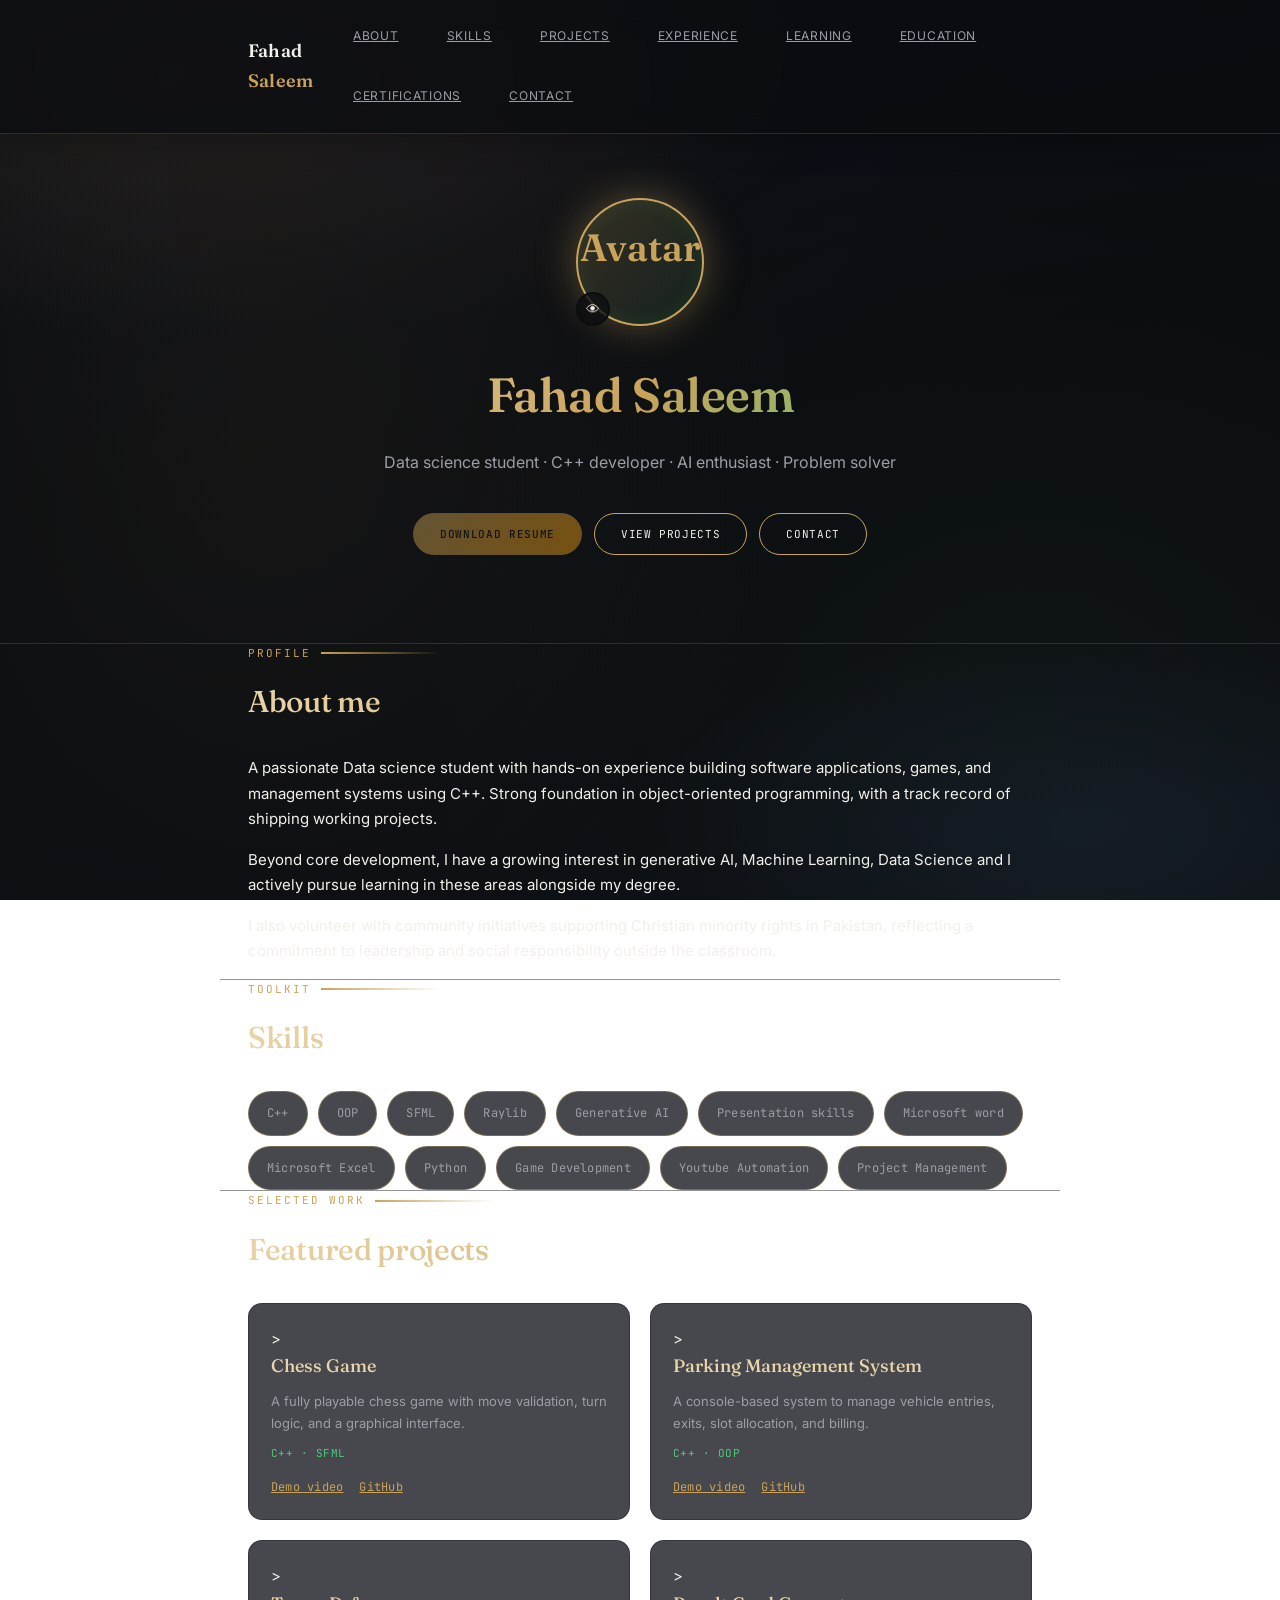
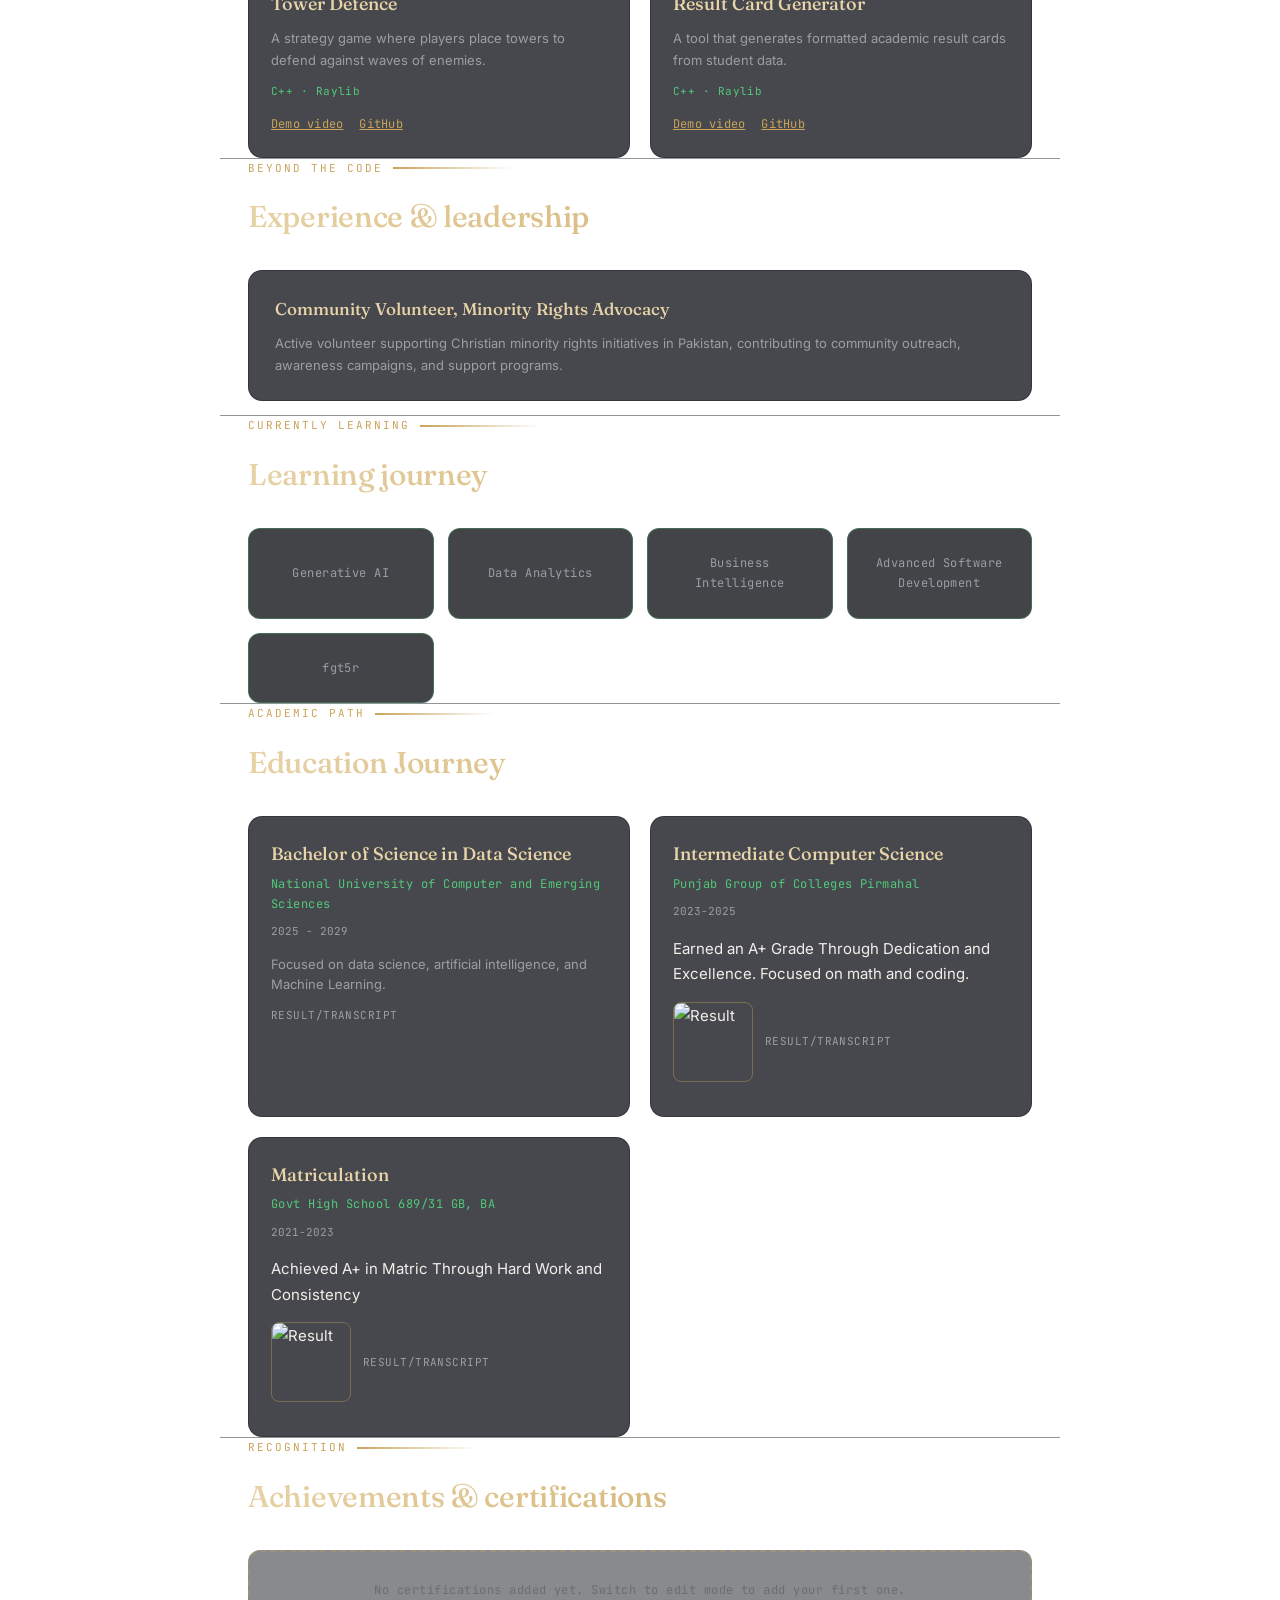
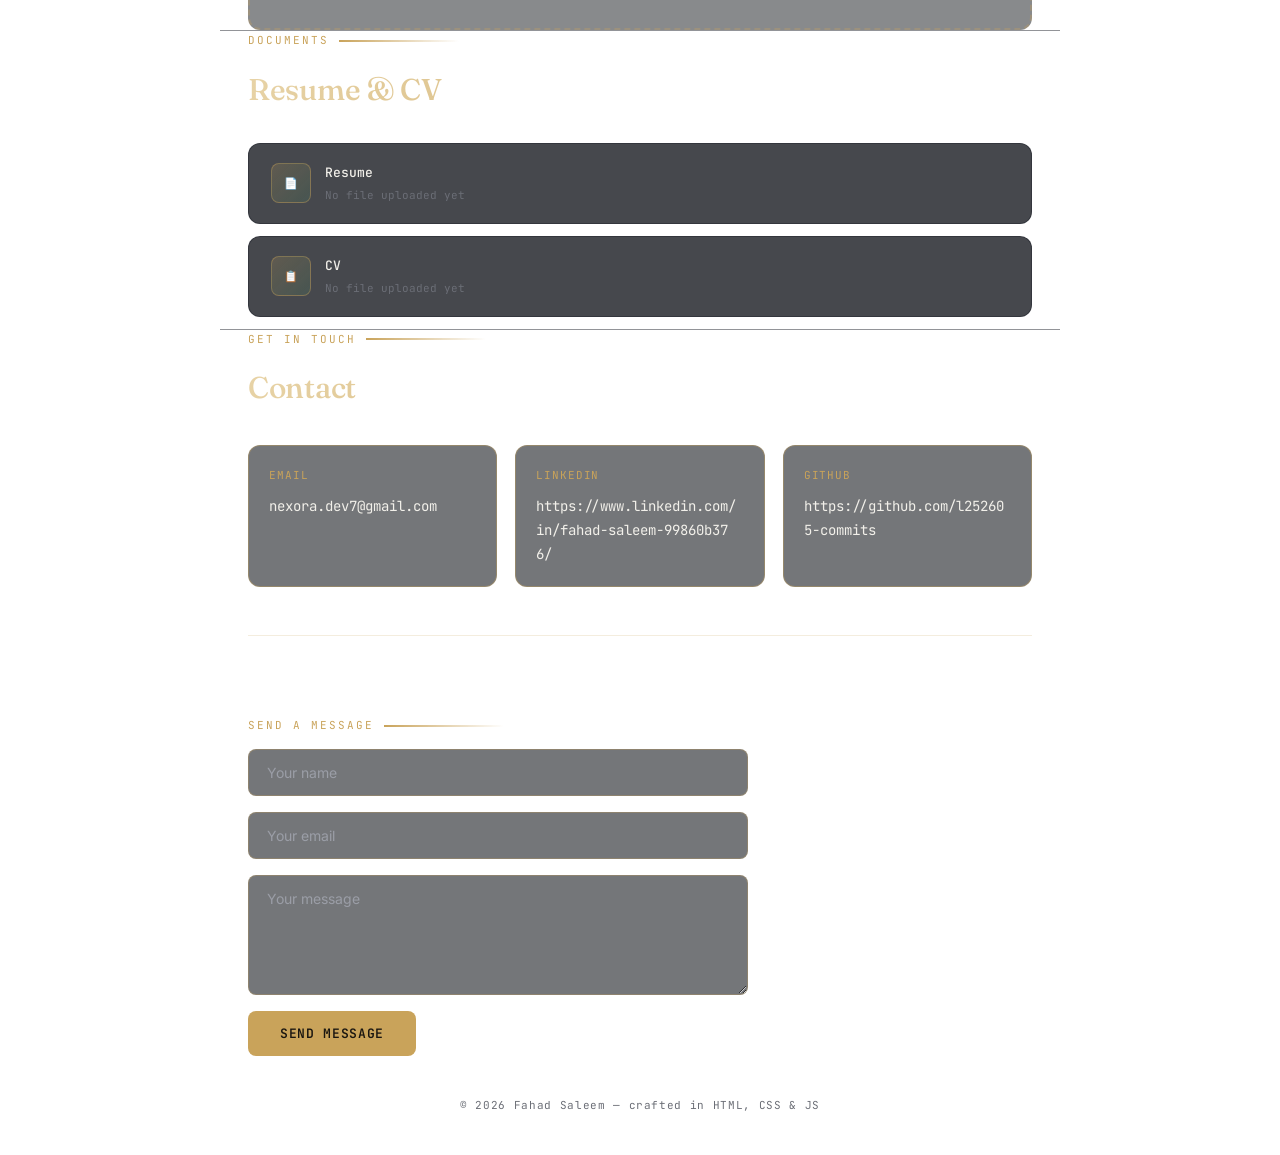
==== commit 1e4be26c: "Add files via upload" ====
--- a/index.html
+++ b/index.html
@@ -63,7 +63,7 @@
     <h1 contenteditable="false" id="heroName">Fahad Saleem</h1>
     <p class="tagline" contenteditable="false" id="heroTag">Data science student · C++ developer · AI enthusiast · Problem solver</p>
     <div class="cta-row">
-      <button class="btn primary" id="resumeBtnHero" onclick="openDoc('resume')">Download resume</button>
+      <button class="btn primary" id="resumeBtnHero" onclick="downloadDoc('resume')">Download resume</button>
       <button class="btn" onclick="document.getElementById(&#39;projects&#39;).scrollIntoView({behavior:&#39;smooth&#39;})">View projects</button>
       <button class="btn" onclick="document.getElementById(&#39;contact&#39;).scrollIntoView({behavior:&#39;smooth&#39;})">Contact</button>
     </div>
--- a/style.css
+++ b/style.css
@@ -29,20 +29,11 @@
     body {
       margin: 0;
       font-family: var(--sans);
-      background: linear-gradient(135deg, #0b0d10 0%, #1a1f2e 25%, #2a1f3d 50%, #1f2a35 75%, #0d1117 100%);
-      background-attachment: fixed;
-      background-size: 400% 400%;
-      animation: gradientShift 15s ease infinite;
+      background: var(--bg);
       color: var(--text);
       line-height: 1.7;
       font-size: 15px;
       position: relative;
-    }
-
-    @keyframes gradientShift {
-      0% { background-position: 0% 50%; }
-      50% { background-position: 100% 50%; }
-      100% { background-position: 0% 50%; }
     }
 
     body::before {
@@ -67,7 +58,7 @@
 
     a {
       color: var(--accent);
-      text-decoration: none;
+      text-decoration: underline;
       transition: color 0.3s ease;
     }
 
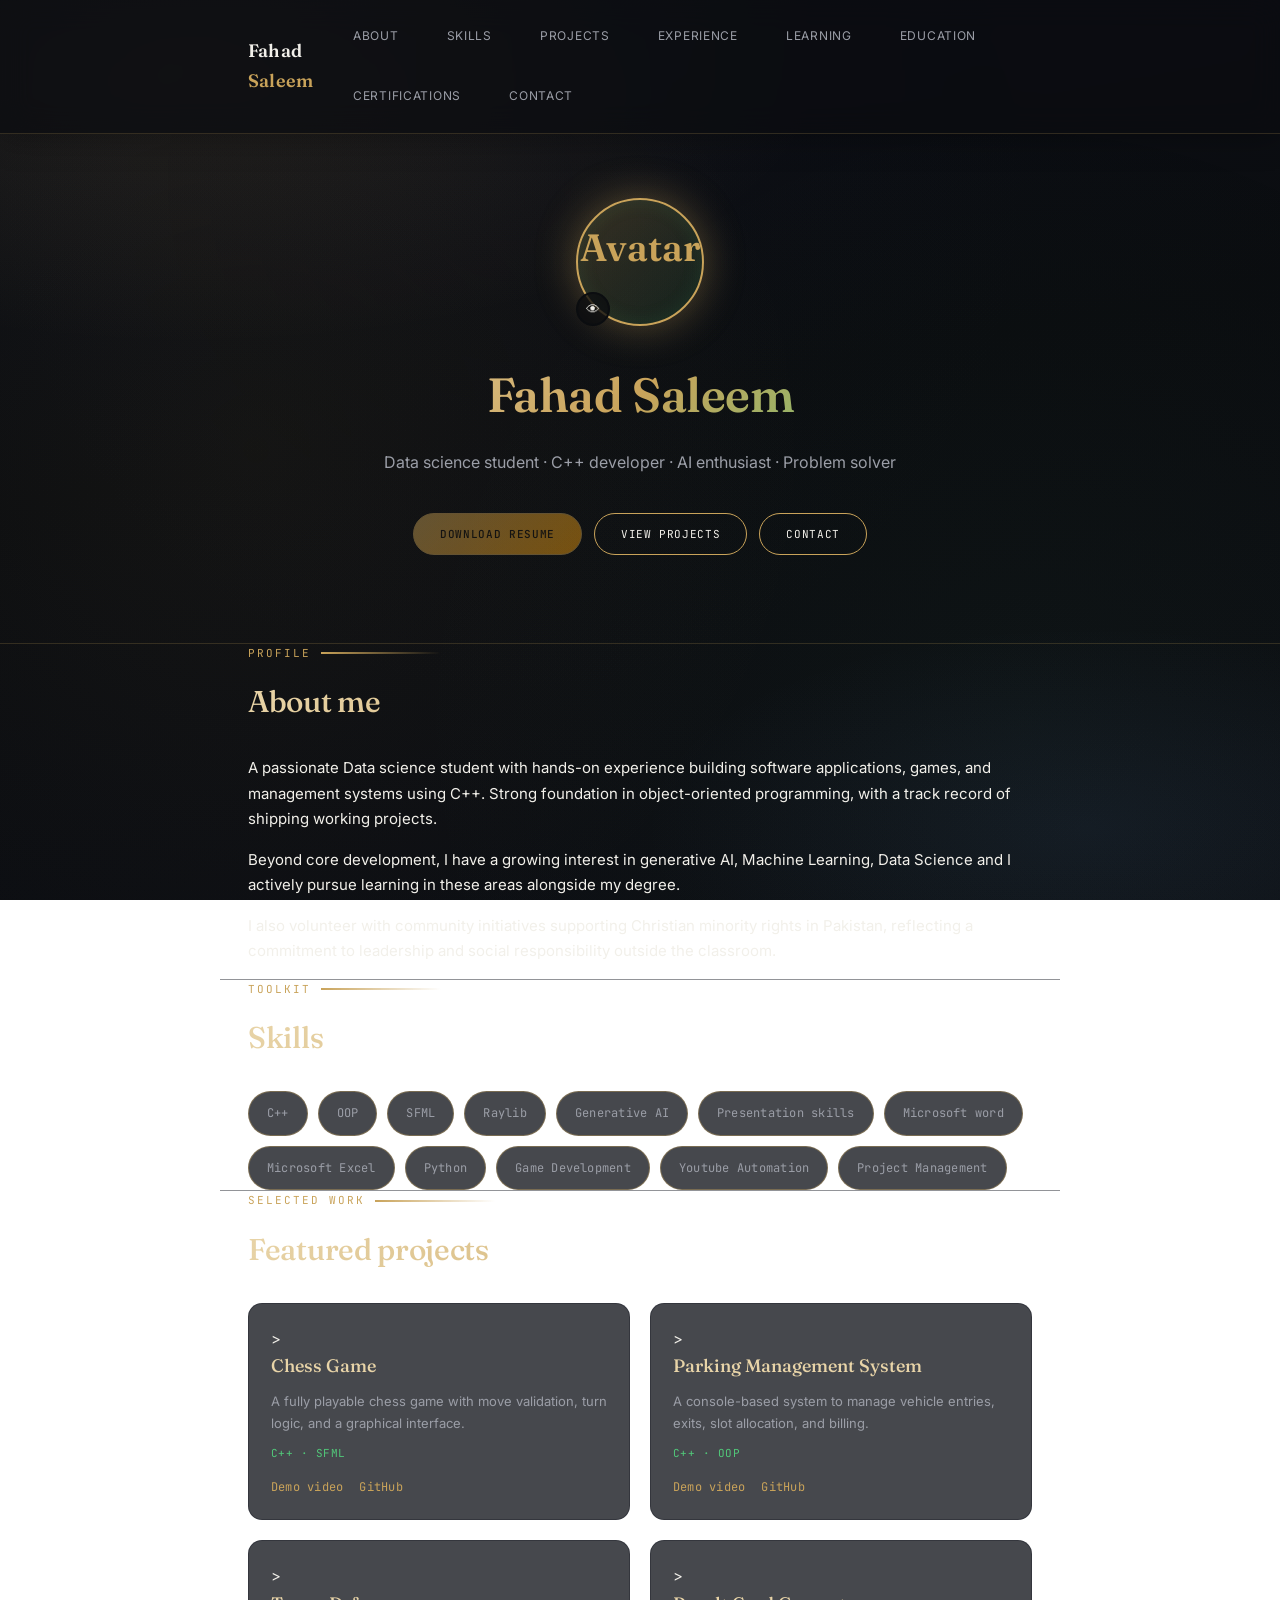
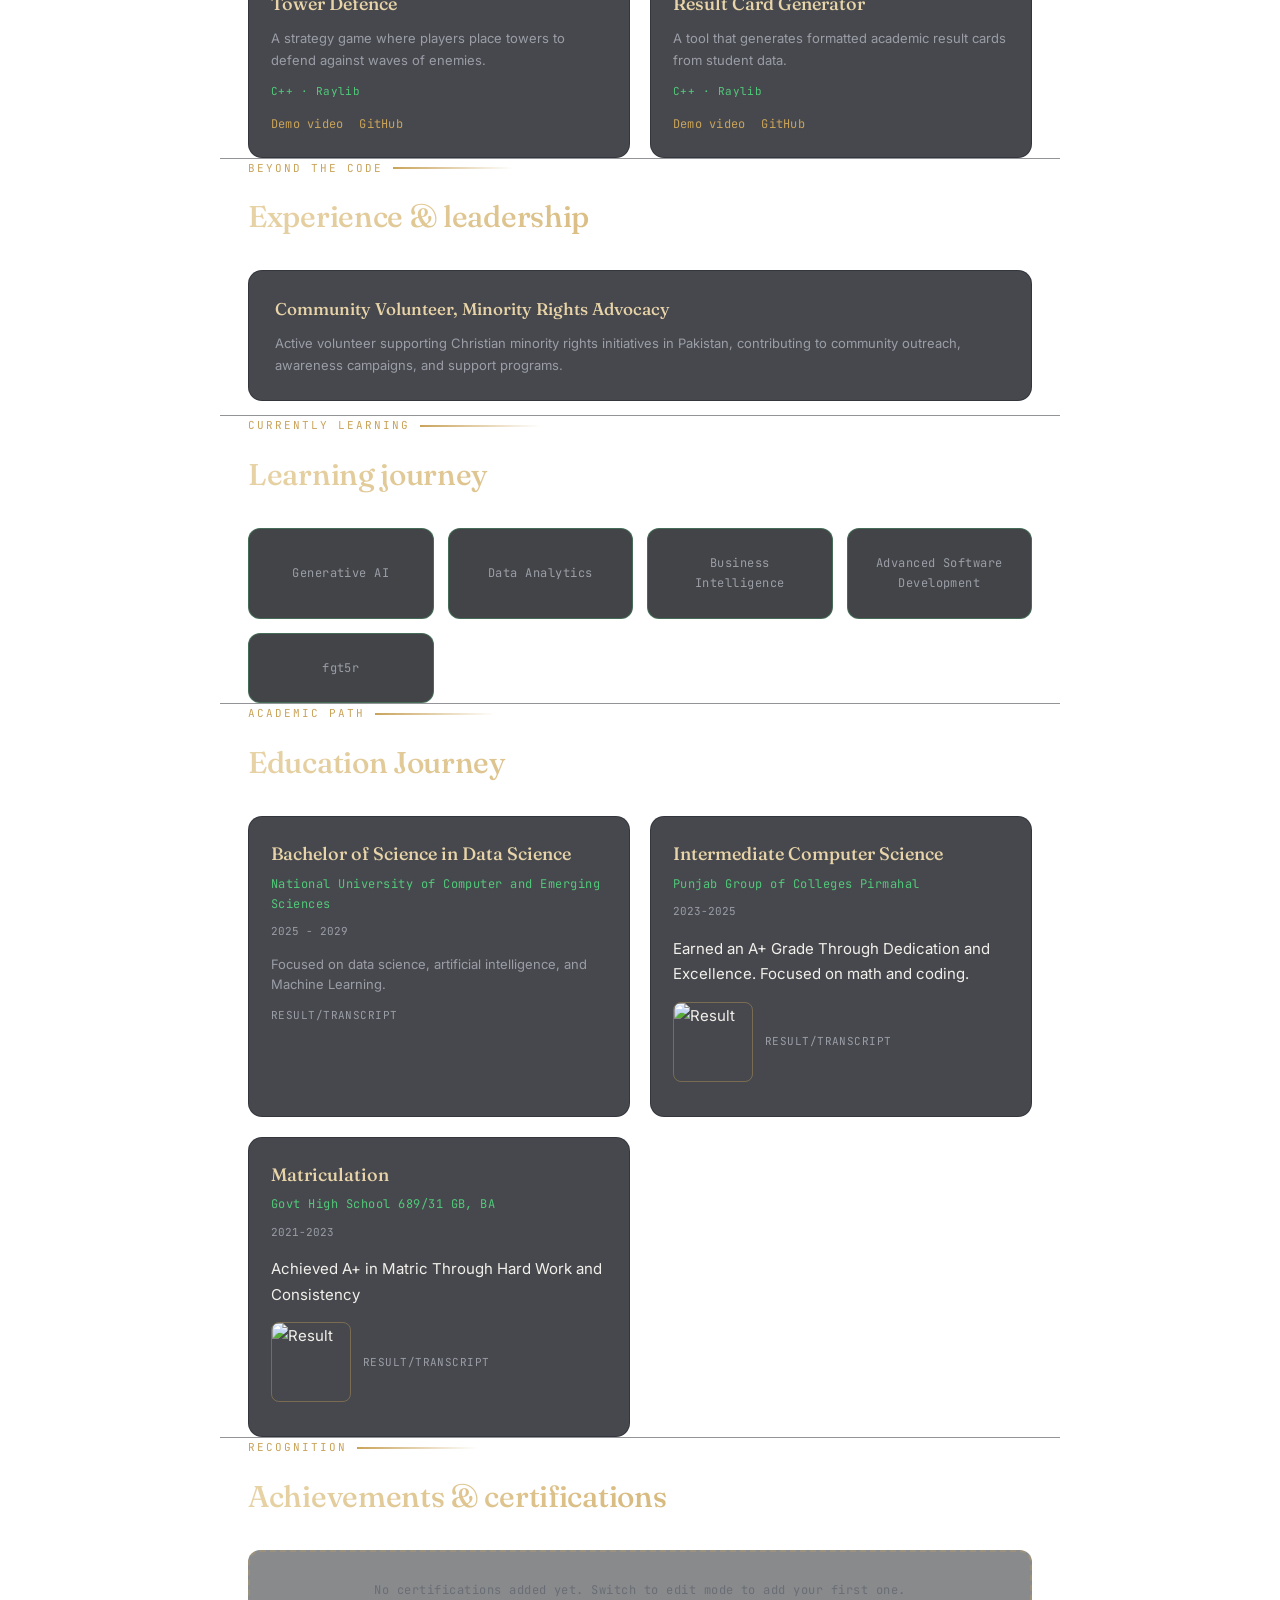
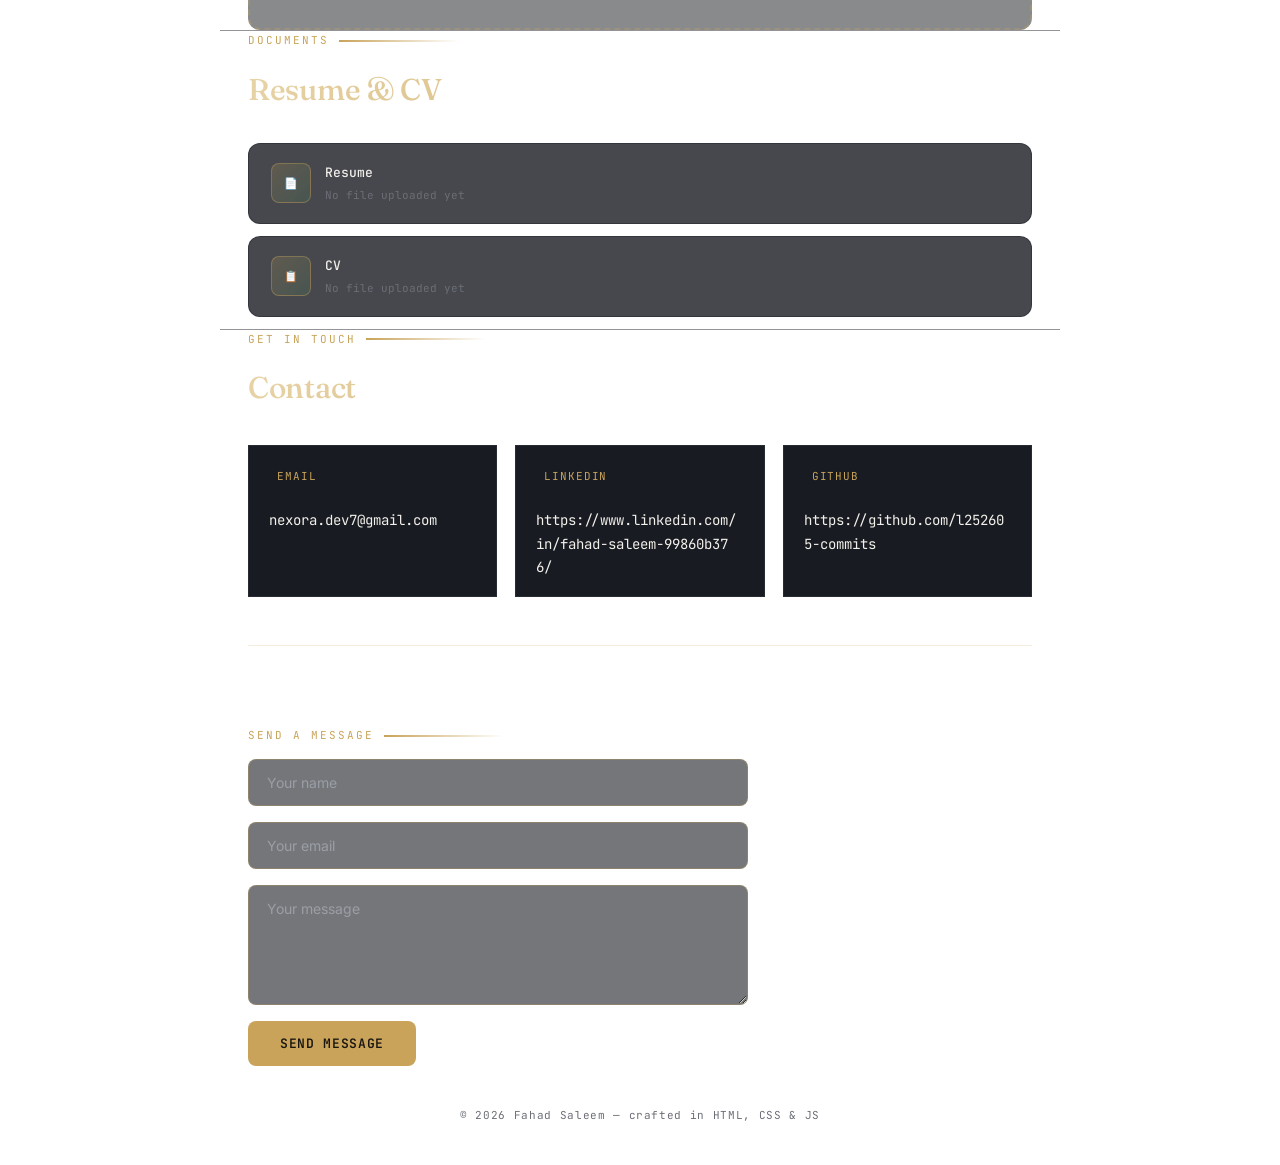
==== commit 302c9cdf: "Add files via upload" ====
--- a/index.html
+++ b/index.html
@@ -63,7 +63,7 @@
     <h1 contenteditable="false" id="heroName">Fahad Saleem</h1>
     <p class="tagline" contenteditable="false" id="heroTag">Data science student · C++ developer · AI enthusiast · Problem solver</p>
     <div class="cta-row">
-      <button class="btn primary" id="resumeBtnHero" onclick="downloadDoc('resume')">Download resume</button>
+      <button class="btn primary" id="resumeBtnHero" onclick="openDoc('resume')">Download resume</button>
       <button class="btn" onclick="document.getElementById(&#39;projects&#39;).scrollIntoView({behavior:&#39;smooth&#39;})">View projects</button>
       <button class="btn" onclick="document.getElementById(&#39;contact&#39;).scrollIntoView({behavior:&#39;smooth&#39;})">Contact</button>
     </div>
@@ -261,20 +261,26 @@
   <p class="eyebrow">Get in touch</p>
   <h2>Contact</h2>
   <div class="contact-info-grid" id="contactInfoGrid">
-    <div class="contact-item" data-contact-type="email" onclick="openContactLink(this)">
-      <span class="contact-label">Email</span>
-      <div class="contact-value" contenteditable="false">nexora.dev7@gmail.com</div>
-      <button class="rm-contact" onclick="removeItem(this)">×</button>
-    </div>
-    <div class="contact-item" data-contact-type="linkedin" onclick="openContactLink(this)">
-      <span class="contact-label">LinkedIn</span>
-      <div class="contact-value" contenteditable="false">https://www.linkedin.com/in/fahad-saleem-99860b376/</div>
-      <button class="rm-contact" onclick="removeItem(this)">×</button>
-    </div>
-    <div class="contact-item" data-contact-type="github" onclick="openContactLink(this)">
-      <span class="contact-label">GitHub</span>
-      <div class="contact-value" contenteditable="false">https://github.com/l252605-commits</div>
-      <button class="rm-contact" onclick="removeItem(this)">×</button>
+    <div class="contact-item" data-contact-type="email" onclick="openContactLink(this)" style="cursor: pointer;">
+      <div class="contact-box">
+        <span class="contact-label"><i class="ti ti-mail" style="font-size:18px;margin-right:8px;vertical-align:-2px" aria-hidden="true"></i>Email</span>
+        <div class="contact-value" contenteditable="false">nexora.dev7@gmail.com</div>
+      </div>
+      <button class="rm-contact edit-only" onclick="removeItem(this)">×</button>
+    </div>
+    <div class="contact-item" data-contact-type="linkedin" onclick="openContactLink(this)" style="cursor: pointer;">
+      <div class="contact-box">
+        <span class="contact-label"><i class="ti ti-brand-linkedin" style="font-size:18px;margin-right:8px;vertical-align:-2px" aria-hidden="true"></i>LinkedIn</span>
+        <div class="contact-value" contenteditable="false">https://www.linkedin.com/in/fahad-saleem-99860b376/</div>
+      </div>
+      <button class="rm-contact edit-only" onclick="removeItem(this)">×</button>
+    </div>
+    <div class="contact-item" data-contact-type="github" onclick="openContactLink(this)" style="cursor: pointer;">
+      <div class="contact-box">
+        <span class="contact-label"><i class="ti ti-brand-github" style="font-size:18px;margin-right:8px;vertical-align:-2px" aria-hidden="true"></i>GitHub</span>
+        <div class="contact-value" contenteditable="false">https://github.com/l252605-commits</div>
+      </div>
+      <button class="rm-contact edit-only" onclick="removeItem(this)">×</button>
     </div>
   </div>
   <button class="add-contact-btn edit-only" onclick="addContact()">+ Add Contact Info</button>
--- a/style.css
+++ b/style.css
@@ -29,11 +29,29 @@
     body {
       margin: 0;
       font-family: var(--sans);
-      background: var(--bg);
+      background: linear-gradient(
+        -45deg,
+        #0b0d10,
+        #1a1520,
+        #2a1f3d,
+        #1f2a35,
+        #0d1117,
+        #0b0d10
+      );
+      background-size: 400% 400%;
+      animation: gradientShift 20s ease infinite;
       color: var(--text);
       line-height: 1.7;
       font-size: 15px;
       position: relative;
+    }
+
+    @keyframes gradientShift {
+      0% { background-position: 0% 50%; }
+      25% { background-position: 100% 50%; }
+      50% { background-position: 100% 100%; }
+      75% { background-position: 0% 0%; }
+      100% { background-position: 0% 50%; }
     }
 
     body::before {
@@ -58,7 +76,7 @@
 
     a {
       color: var(--accent);
-      text-decoration: underline;
+      text-decoration: none;
       transition: color 0.3s ease;
     }
 
@@ -1285,15 +1303,62 @@
       margin: 32px 0;
     }
 
-    .contact-item {
-      background: rgba(24, 27, 33, 0.6);
-      border: 1.5px solid rgba(201, 163, 90, 0.4);
-      border-radius: 12px;
-      padding: 20px;
+        .contact-item {
+      background: var(--card);
+      border: 1px solid var(--line);
+      border-radius: var(--border-radius-lg);
+      padding: 1rem 1.25rem;
       position: relative;
-      transition: all 0.3s ease;
-      cursor: pointer;
-    }
+      display: flex;
+      flex-direction: column;
+      gap: 8px;
+    }
+
+    .contact-item:hover {
+      border-color: var(--accent);
+      box-shadow: 0 0 15px rgba(201, 163, 90, 0.2);
+    }
+
+    .contact-item .contact-label {
+      font-size: 13px;
+      color: var(--text-dim);
+      text-transform: uppercase;
+      letter-spacing: 0.04em;
+    }
+
+    .contact-item .contact-value {
+      font-size: 14px;
+      color: var(--accent);
+      word-break: break-all;
+    }
+
+    .contact-item:hover .contact-value {
+      color: var(--accent-light);
+      text-decoration: underline;
+    }
+
+    .contact-box {
+      display: flex;
+      flex-direction: column;
+      gap: 6px;
+    }
+
+    .rm-contact {
+      position: absolute;
+      top: 10px;
+      right: 10px;
+      background: none;
+      border: none;
+      color: #c9716b;
+      font-size: 18px;
+      cursor: pointer;
+      display: none;
+    }
+
+    body.edit-mode .rm-contact {
+      display: block;
+    }
+
 
     .contact-item:hover {
       border-color: var(--accent);
